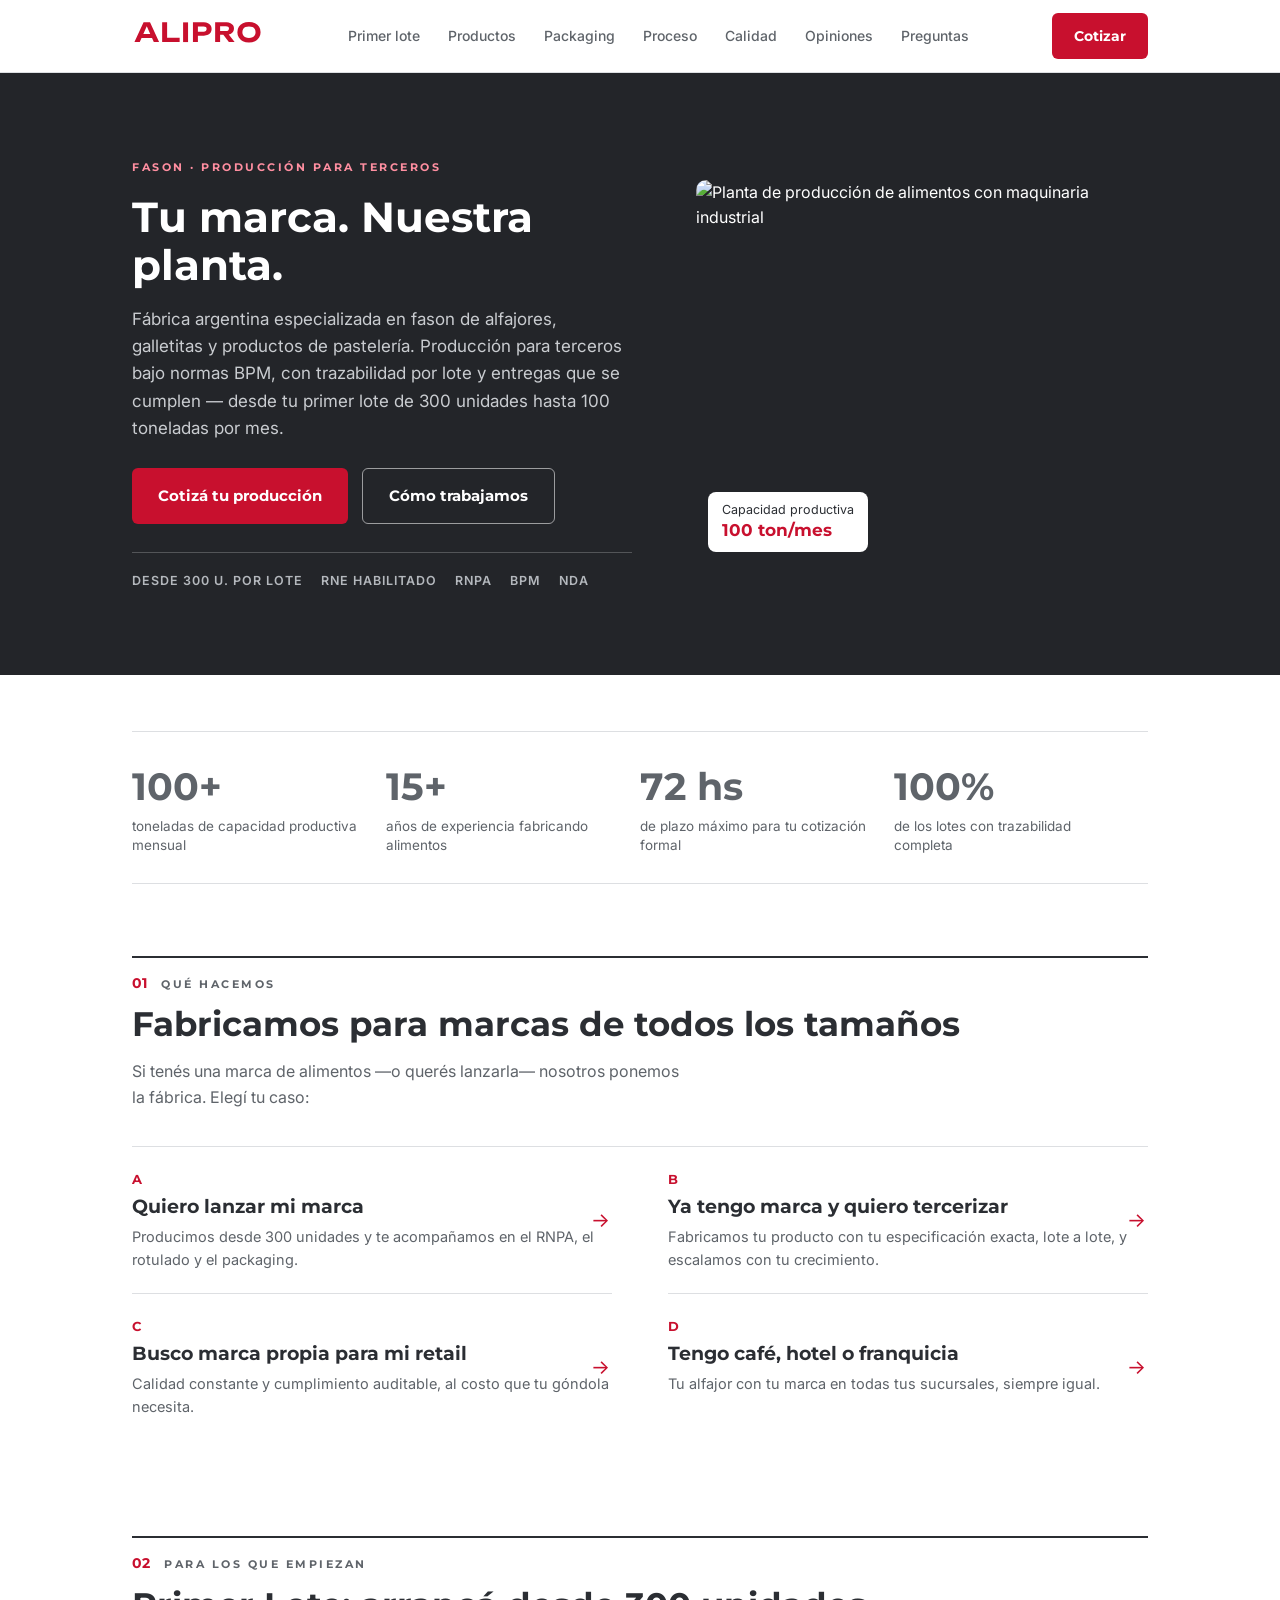
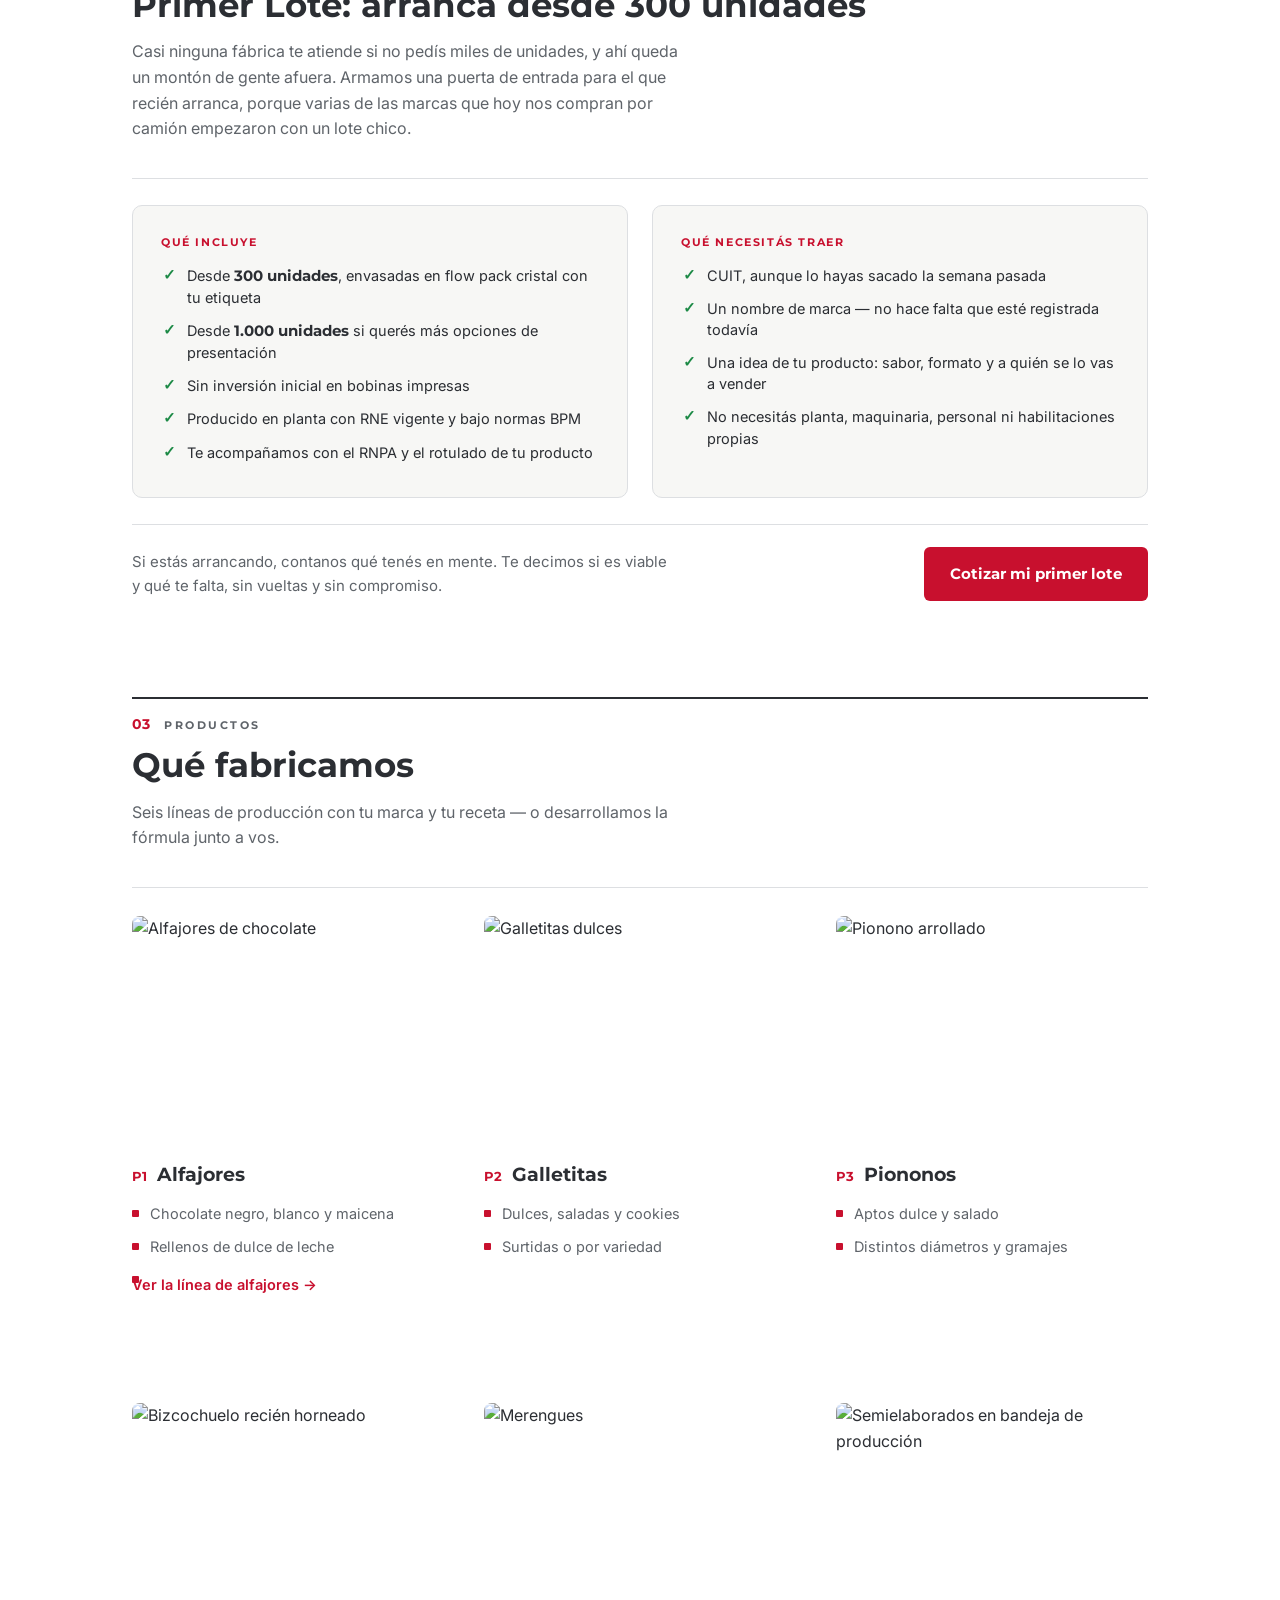
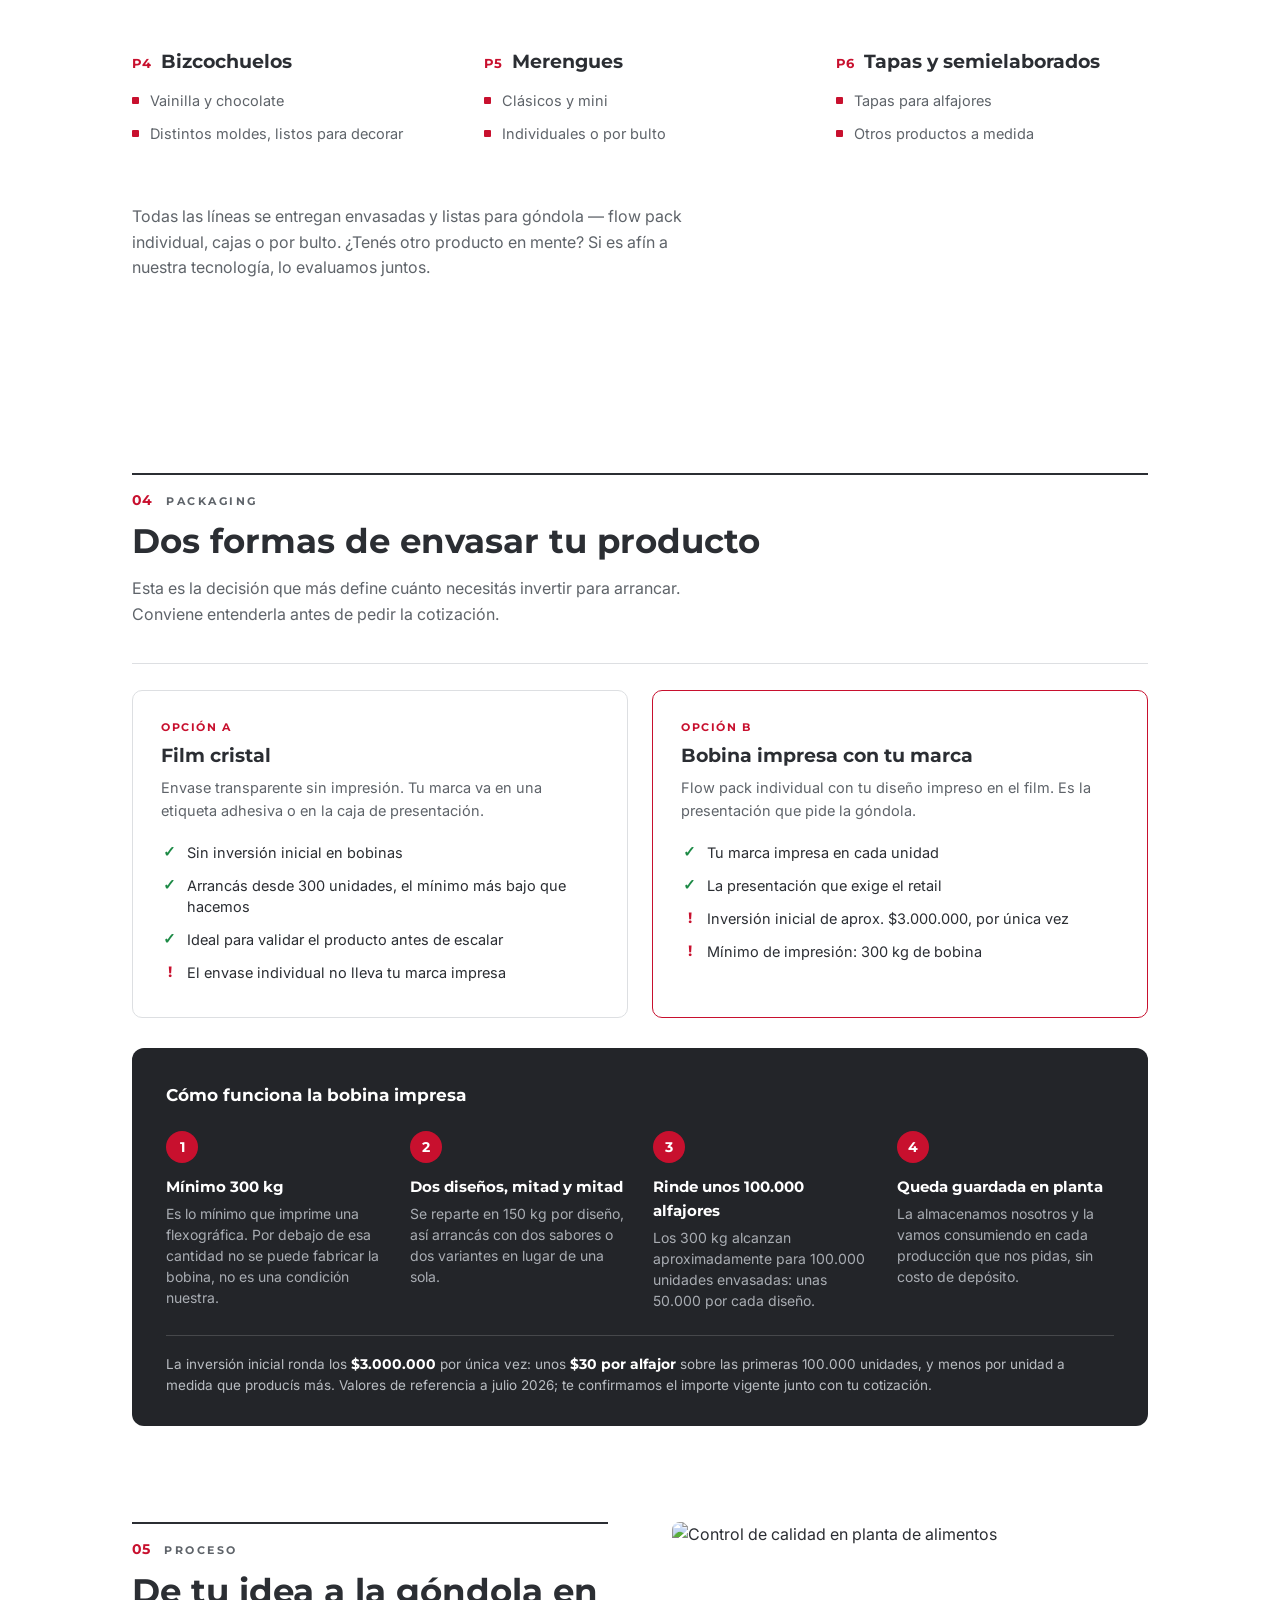
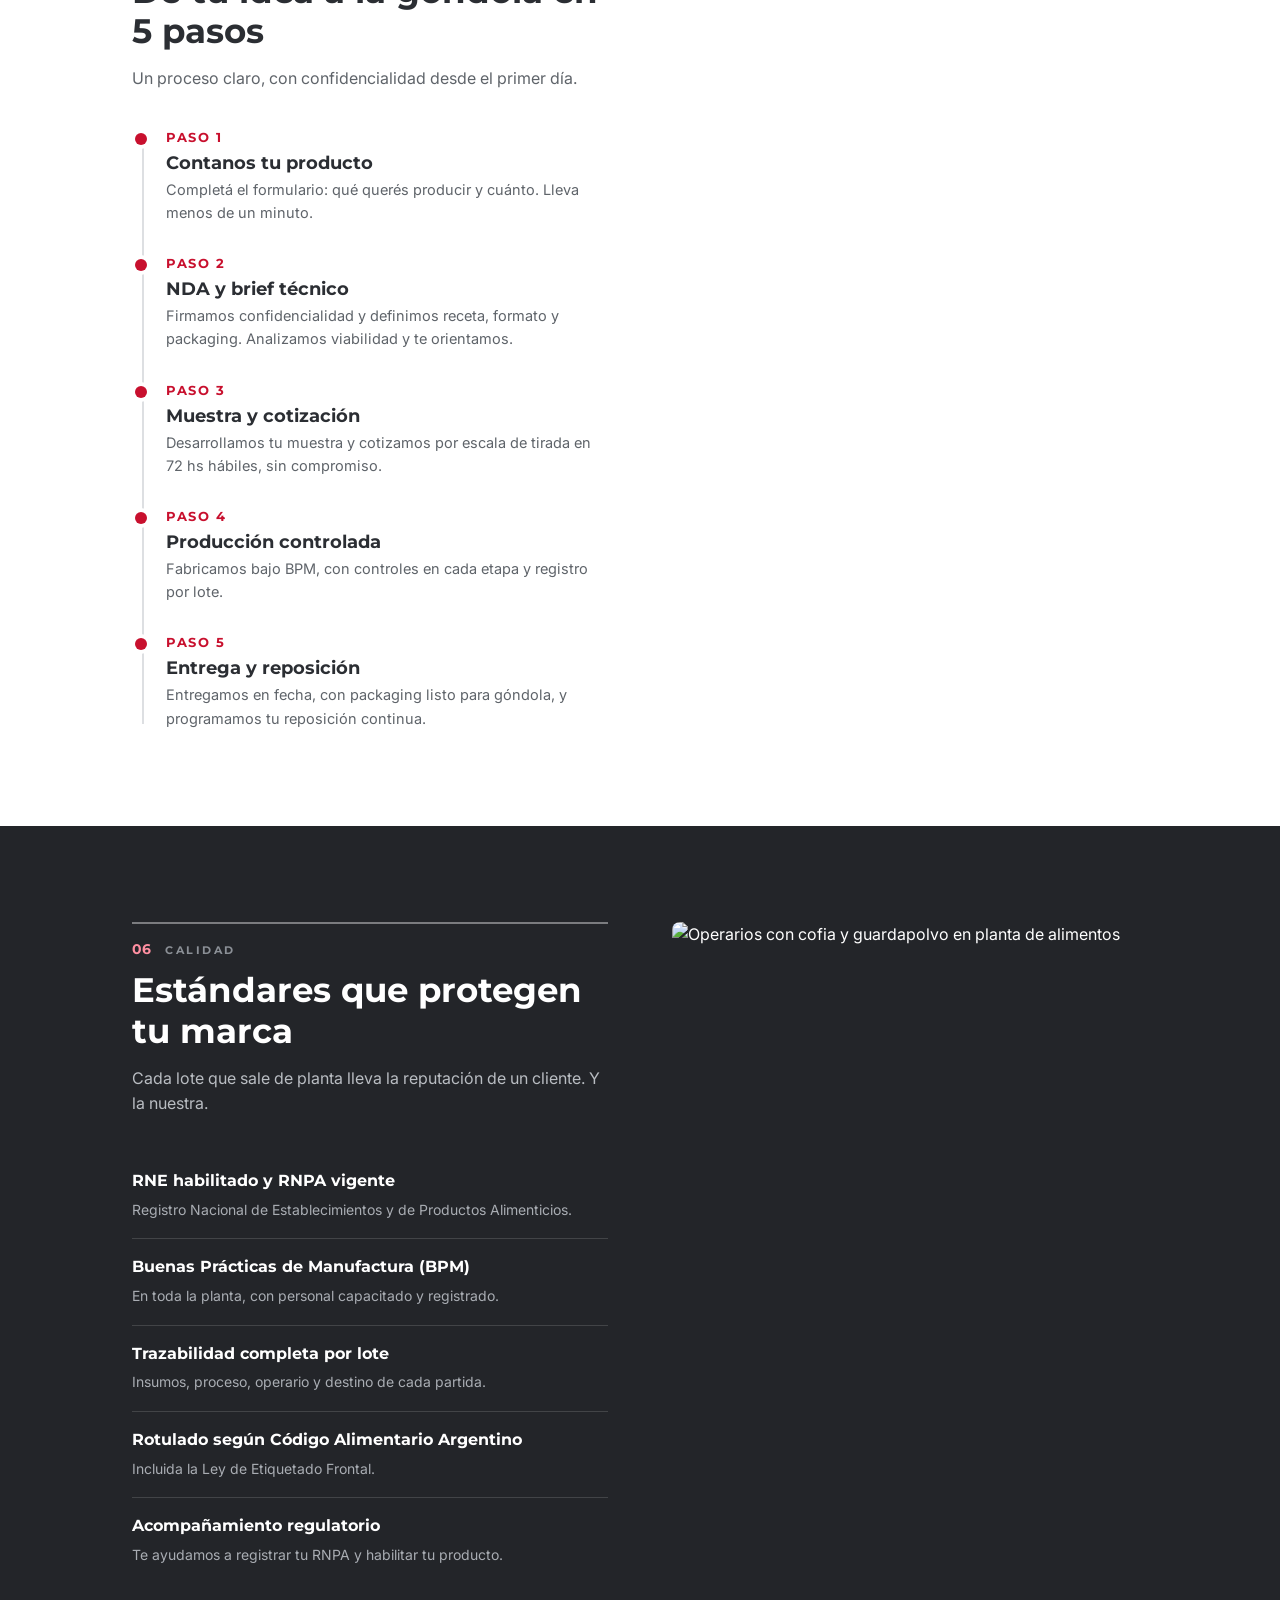
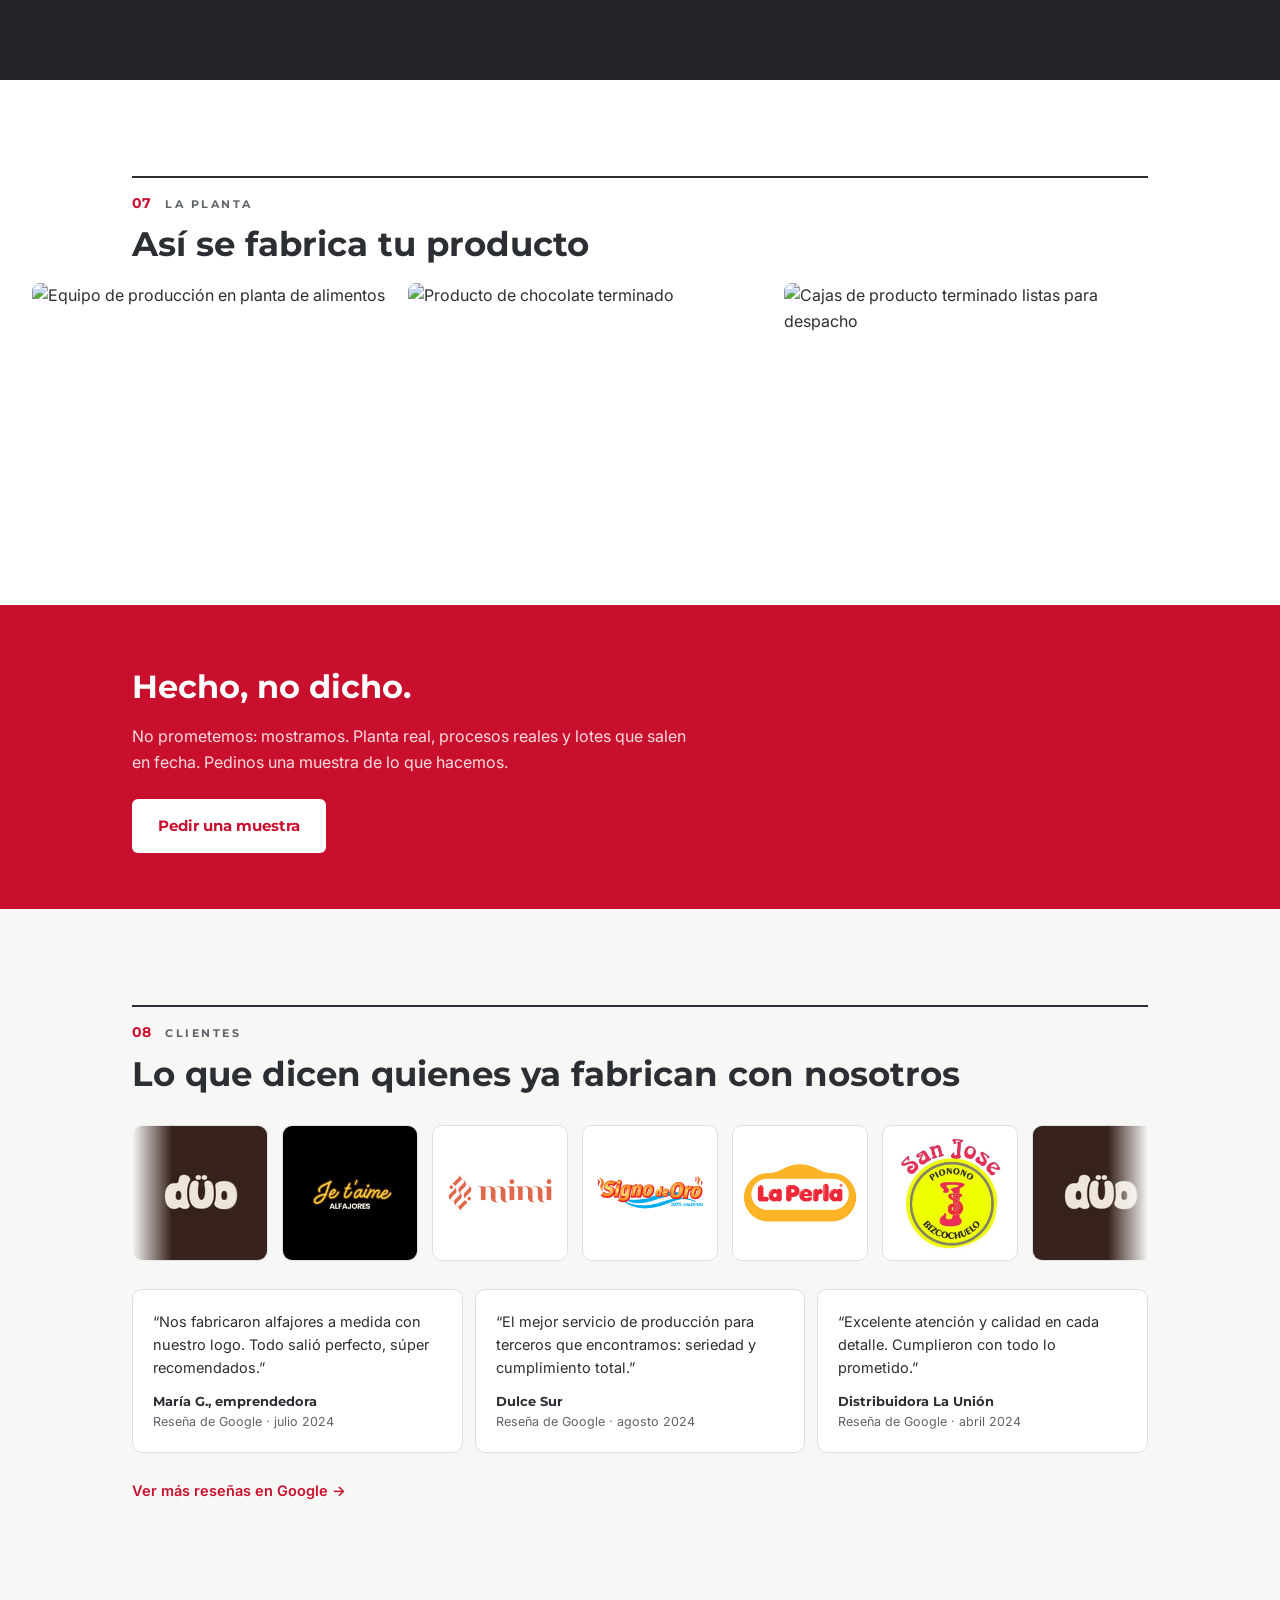
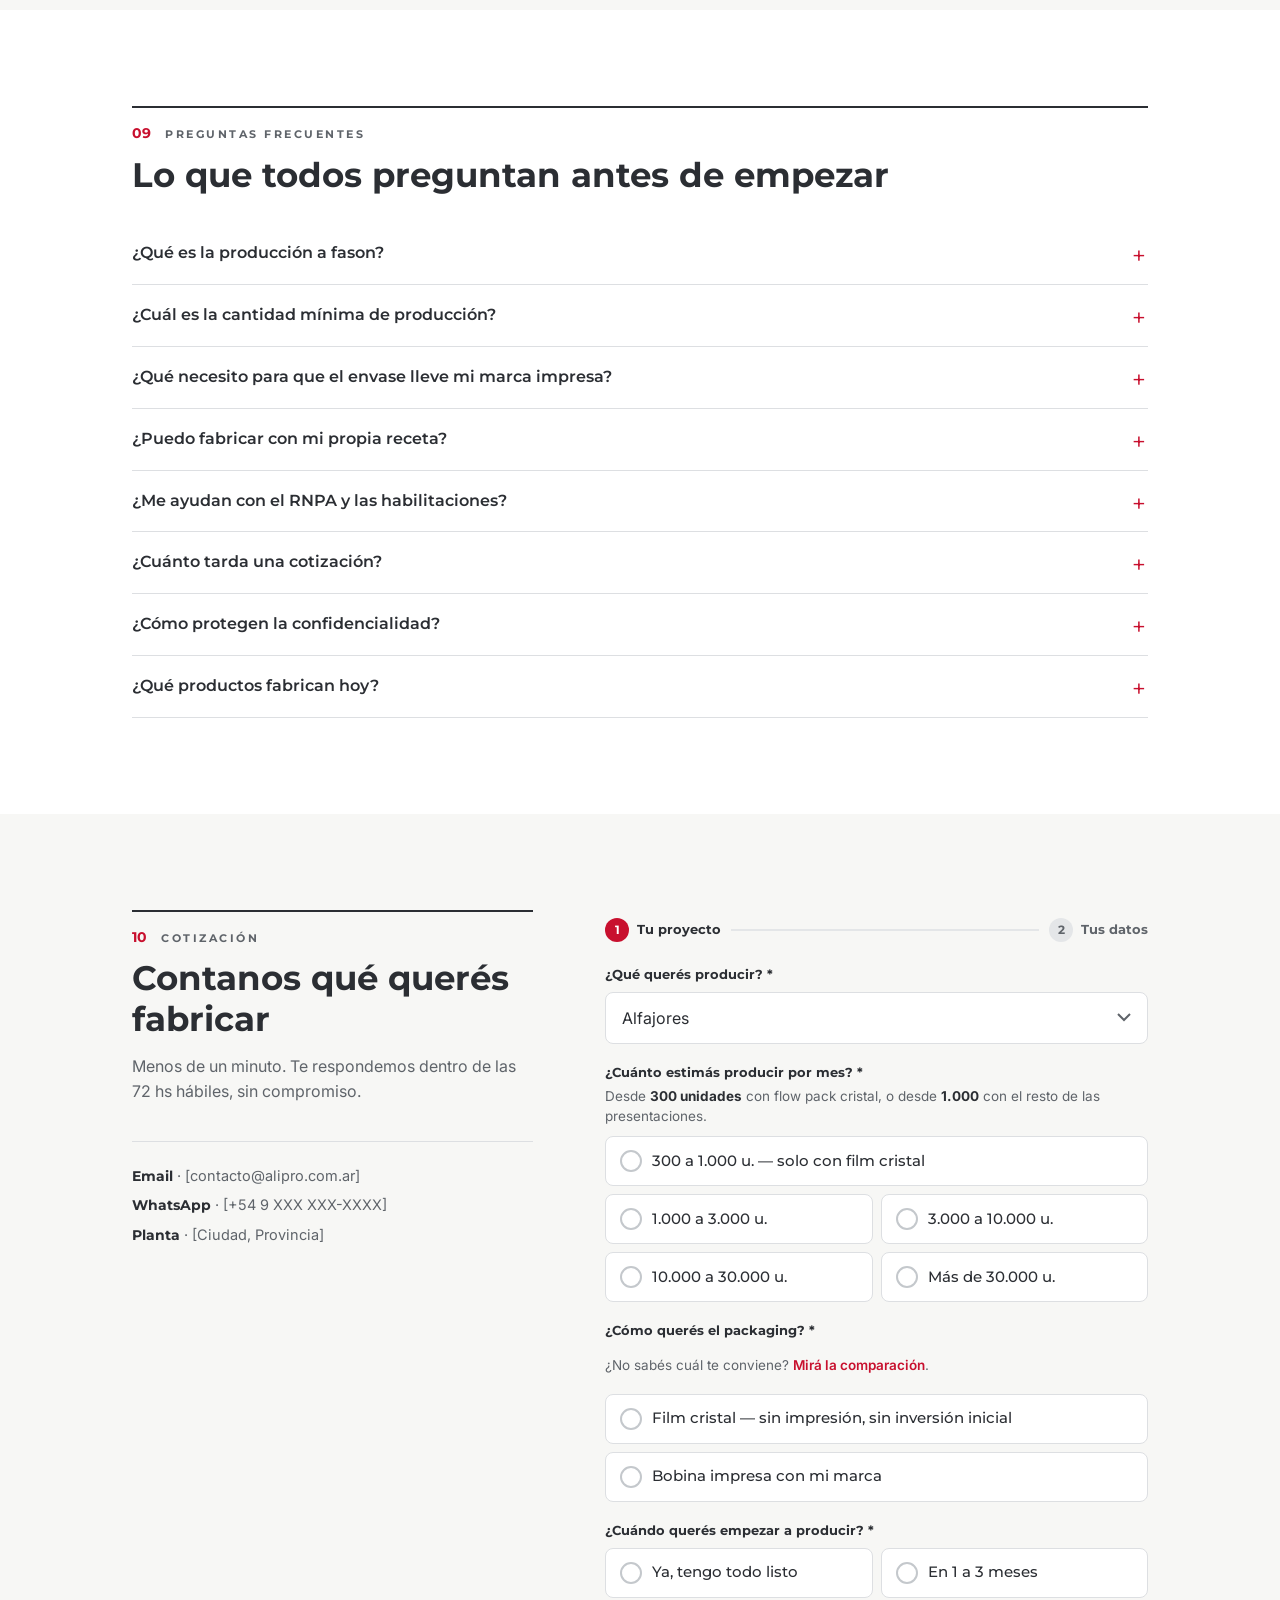
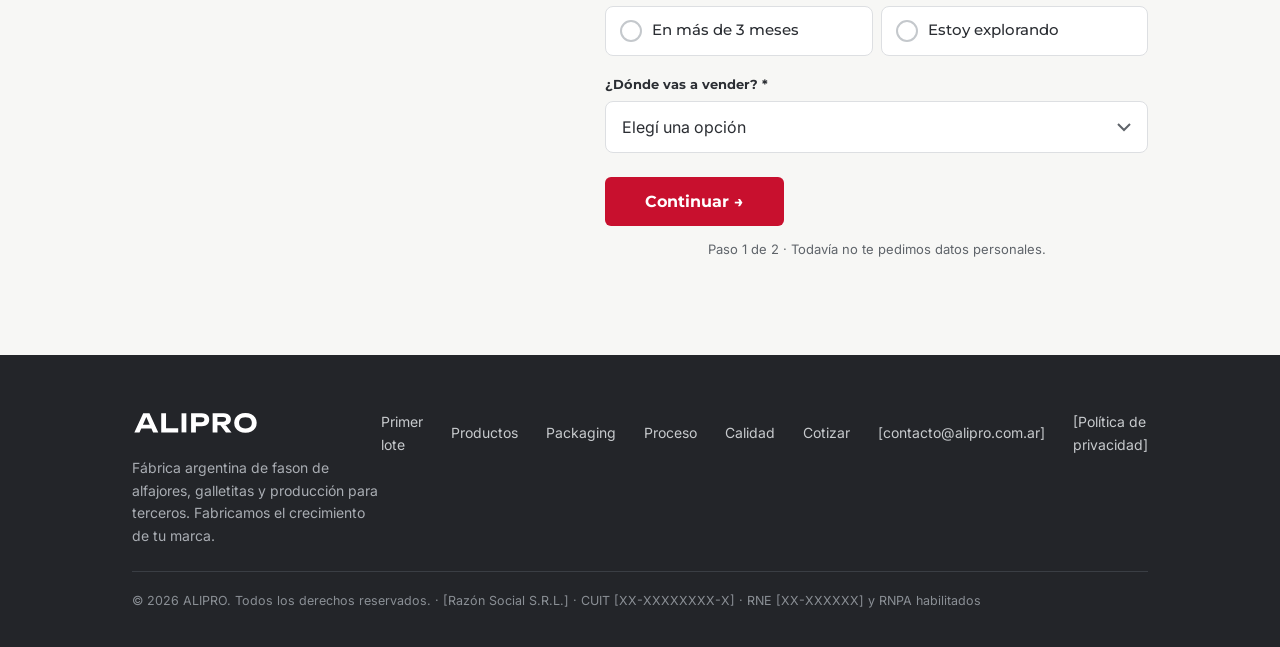
==== index.html @ 598b7ff4 "Agregar metaetiqueta de verificación de dominio de Facebook Co-Authored-By: Claude Fable 5 <noreply@" ====
<!DOCTYPE html>
<html lang="es-AR">
<head>
<meta charset="UTF-8">
<meta name="viewport" content="width=device-width, initial-scale=1.0">
<meta name="facebook-domain-verification" content="7wdovkzi9m7s8g1g5hm9s2j8r14i7a" />
<title>Fason de Alfajores y Producción para Terceros | ALIPRO — Fábrica Argentina</title>
<meta name="description" content="Fábrica argentina especializada en fason de alfajores, galletitas, piononos y bizcochuelos. Producción para terceros con RNE/RNPA habilitada, BPM y trazabilidad por lote. Desde 300 unidades hasta 100 toneladas mensuales. Cotizá tu producción.">
<meta name="keywords" content="fason de alfajores,fason de galletitas,producción para terceros,fabricación a fason,maquila de alfajores,fábrica de alfajores argentina,producción con marca propia,tapas para alfajores,fason de piononos,fason de bizcochuelos,pionono para terceros,bizcochuelo marca propia,RNE RNPA">
<!-- Reemplazar https://alipro.com.ar por el dominio real cuando esté publicado -->
<link rel="canonical" href="https://alipro.com.ar/">
<meta property="og:title" content="ALIPRO — Fason de alfajores y producción para terceros">
<meta property="og:description" content="Fábrica argentina con RNE/RNPA, BPM y trazabilidad por lote. Desde 300 unidades por lote hasta 100 ton/mes.">
<meta property="og:type" content="website">
<meta property="og:locale" content="es_AR">
<meta property="og:url" content="https://alipro.com.ar/">
<meta property="og:image" content="https://alipro.com.ar/og-alipro.jpg">
<meta property="og:image:width" content="1200">
<meta property="og:image:height" content="630">
<meta name="twitter:card" content="summary_large_image">
<link rel="icon" type="image/svg+xml" href="[data-uri]">
<meta name="theme-color" content="#C8102E">
<link rel="preconnect" href="https://fonts.googleapis.com">
<link rel="preconnect" href="https://fonts.gstatic.com" crossorigin>
<link rel="preconnect" href="https://images.unsplash.com">
<link href="https://fonts.googleapis.com/css2?family=Montserrat:wght@600;700&family=Inter:wght@400;500;600;700&display=swap" rel="stylesheet">
<script type="application/ld+json">
{"@context":"https://schema.org","@type":"Organization","name":"ALIPRO","description":"Fábrica argentina de fason de alfajores, galletitas, piononos, bizcochuelos y producción de alimentos para terceros","email":"contacto@alipro.com.ar","areaServed":"AR"}
</script>
<style>
:root{--rojo:#C8102E;--rojo-osc:#A80D26;--carbon:#232529;--tinta:#2B2E33;--gris:#5F646A;--linea:#DDDFE2;--hueso:#F7F7F5}
*{margin:0;padding:0;box-sizing:border-box}
html{scroll-behavior:smooth;-webkit-text-size-adjust:100%}
body{font-family:'Inter',Arial,sans-serif;color:var(--tinta);background:#fff;line-height:1.6;font-size:16px}
img{max-width:100%;display:block}
a{color:inherit}
.wrap{max-width:1080px;margin:0 auto;padding:0 20px}
.kicker{font-family:'Montserrat',Arial,sans-serif;font-weight:700;font-size:11px;letter-spacing:2.5px;text-transform:uppercase;color:var(--rojo)}
.num{font-family:'Montserrat',Arial,sans-serif;font-weight:700;color:var(--rojo)}
h1,h2,h3{font-family:'Montserrat',Arial,sans-serif;line-height:1.2;color:var(--tinta)}
.btn{display:inline-flex;align-items:center;justify-content:center;gap:8px;background:var(--rojo);color:#fff !important;font-family:'Montserrat',Arial,sans-serif;font-weight:700;font-size:15px;padding:15px 26px;border-radius:6px;text-decoration:none;border:none;cursor:pointer;min-height:48px;transition:background .15s}
.btn:hover{background:var(--rojo-osc)}
.btn.ghost{background:transparent;color:var(--tinta) !important;border:1.5px solid var(--tinta)}
.btn.ghost:hover{background:var(--hueso)}
.btn.inv{background:#fff;color:var(--rojo) !important}
.btn.inv:hover{background:var(--hueso)}
nav{position:sticky;top:0;background:#fff;border-bottom:1px solid var(--linea);z-index:60}
.navi{display:flex;align-items:center;justify-content:space-between;height:60px}
.navi>a:first-child{display:flex;align-items:center;min-height:44px}
.navlogo{width:110px}
.navlinks{display:none}
nav .btn{padding:10px 16px;font-size:13px;min-height:40px}
.hero{background:var(--carbon);color:#fff}
.hero .in{padding:48px 20px 52px}
.hero .kicker{color:#FF8FA1}
.hero h1{font-family:'Montserrat',Arial,sans-serif;font-weight:700;color:#fff;font-size:clamp(26px,6.6vw,42px);line-height:1.16;margin:14px 0 16px}
.hero p{color:#C9CCD0;font-size:17px;max-width:520px;margin-bottom:26px}
.hero .ctas{display:flex;flex-direction:column;gap:10px}
.hero .ghost{color:#fff !important;border-color:rgba(255,255,255,.55)}
.hero .ghost:hover{background:rgba(255,255,255,.1)}
.hero .certs{display:flex;gap:18px;flex-wrap:wrap;margin-top:28px;padding-top:18px;border-top:1px solid rgba(255,255,255,.22);font-size:12.5px;letter-spacing:1px;text-transform:uppercase;color:#B4B8BD;font-weight:600}
.hero .foto{margin-top:36px;border-radius:10px;overflow:hidden;position:relative}
.hero .foto img{aspect-ratio:4/3;object-fit:cover;width:100%}
.hero .badge{position:absolute;left:12px;bottom:12px;background:#fff;color:var(--tinta);border-radius:8px;padding:10px 14px;font-size:12.5px;line-height:1.35}
.hero .badge b{font-family:'Montserrat',Arial,sans-serif;font-weight:700;color:var(--rojo);font-size:17px;display:block}
section{padding:64px 0;scroll-margin-top:70px}
.shead{display:flex;align-items:baseline;gap:14px;border-top:2px solid var(--tinta);padding-top:14px;margin-bottom:8px}
.shead .num{font-size:14px}
.shead .kicker{color:var(--gris)}
.stitle{font-size:clamp(24px,5.6vw,34px);font-weight:700;margin:10px 0 14px}
.slede{color:var(--gris);max-width:560px;margin-bottom:36px}
.stats{display:grid;grid-template-columns:1fr 1fr;gap:0;border-top:1px solid var(--linea)}
.stat{padding:22px 4px;border-bottom:1px solid var(--linea)}
.stat .num{font-size:clamp(26px,6vw,38px);display:block;margin-bottom:4px}
.stat span{font-size:13.5px;color:var(--gris);line-height:1.4;display:block}
.seg{border-top:1px solid var(--linea)}
.segrow{display:block;padding:22px 0;border-bottom:1px solid var(--linea);text-decoration:none;position:relative}
.segrow .idx{font-family:'Montserrat',Arial,sans-serif;font-weight:700;font-size:13px;color:var(--rojo);display:block;margin-bottom:6px}
.segrow h3{font-size:19px;margin-bottom:6px;padding-right:36px}
.segrow p{font-size:14.5px;color:var(--gris);max-width:560px}
.segrow::after{content:"→";position:absolute;right:2px;top:50%;transform:translateY(-50%);color:var(--rojo);font-size:20px}
.segrow:active{background:var(--hueso)}
.prods{border-top:1px solid var(--linea)}
.prod{padding:24px 0;border-bottom:1px solid var(--linea)}
.prod h3{font-size:19px;margin-bottom:10px}
.prod h3 span{font-family:'Montserrat',Arial,sans-serif;font-weight:700;font-size:13px;color:var(--rojo);margin-right:10px}
.prod li{list-style:none;font-size:14.5px;color:var(--gris);padding:5px 0 5px 18px;position:relative}
.prod li::before{content:"";position:absolute;left:0;top:13px;width:7px;height:7px;background:var(--rojo);border-radius:1px}
.prod{text-align:center}
.prod img{width:100%;max-width:340px;margin:0 auto 14px;border-radius:8px;aspect-ratio:4/3;object-fit:cover;display:block}
.prod ul li{padding:4px 0}
.prod ul li::before{display:none}
.procgrid>img{border-radius:8px;aspect-ratio:4/3;object-fit:cover;width:100%;margin-top:28px}
.tl{position:relative;padding-left:34px}
.tl::before{content:"";position:absolute;left:10px;top:6px;bottom:6px;width:2px;background:var(--linea)}
.paso{position:relative;padding-bottom:30px}
.paso:last-child{padding-bottom:0}
.paso::before{content:"";position:absolute;left:-31px;top:5px;width:12px;height:12px;border-radius:50%;background:var(--rojo);box-shadow:0 0 0 4px #fff}
.paso .pn{font-family:'Montserrat',Arial,sans-serif;font-weight:700;font-size:12.5px;letter-spacing:1.5px;color:var(--rojo);text-transform:uppercase;margin-bottom:4px}
.paso h3{font-size:17.5px;margin-bottom:5px}
.paso p{font-size:14.5px;color:var(--gris);max-width:520px}
.calidad{background:var(--carbon);color:#fff}
.calidad .shead{border-top-color:rgba(255,255,255,.4)}
.calidad .stitle{color:#fff}
.calidad .slede{color:#B9BDC2}
.calidad img{border-radius:8px;aspect-ratio:16/10;object-fit:cover;width:100%;margin-bottom:28px}
.qitem{padding:16px 0;border-bottom:1px solid rgba(255,255,255,.14)}
.qitem:last-child{border-bottom:none}
.qitem b{font-family:'Montserrat';font-size:15.5px;display:block;margin-bottom:3px}
.qitem span{font-size:14px;color:#A9ADB3}
.galwrap{overflow-x:auto;scroll-snap-type:x mandatory;display:flex;gap:12px;padding:4px 20px 12px;-webkit-overflow-scrolling:touch}
.galwrap img{scroll-snap-align:start;flex:0 0 82%;max-width:360px;border-radius:8px;aspect-ratio:4/3;object-fit:cover}
.galhint{font-size:12.5px;color:var(--gris);padding:0 20px}
.banda{background:var(--rojo);color:#fff;padding:56px 0}
.banda .display{font-family:'Montserrat',Arial,sans-serif;font-weight:700;font-size:clamp(21px,5.4vw,32px);margin-bottom:12px}
.banda p{color:#FADBE0;max-width:560px;margin-bottom:24px;font-size:16px}
.marcas{overflow:hidden;position:relative;margin-top:30px}
.marcas::before,.marcas::after{content:"";position:absolute;top:0;bottom:0;width:40px;z-index:2;pointer-events:none}
.marcas::before{left:0;background:linear-gradient(90deg,var(--hueso),transparent)}
.marcas::after{right:0;background:linear-gradient(270deg,var(--hueso),transparent)}
.mtrack{display:flex;gap:14px;width:max-content;animation:marq 28s linear infinite}
.marcas:hover .mtrack{animation-play-state:paused}
.mtile{flex:0 0 auto;width:116px;height:116px;border-radius:10px;overflow:hidden;border:1px solid var(--linea);display:flex;flex-direction:column;align-items:center;justify-content:center;text-align:center}
.mtile img{width:100%;height:100%;object-fit:cover}
@keyframes marq{to{transform:translateX(-50%)}}
@media(min-width:880px){.mtile{width:136px;height:136px}}
.tests{display:grid;gap:12px;margin-top:28px}
.test{border:1px solid var(--linea);border-radius:10px;padding:20px;background:#fff}
.test p{font-size:14.5px;color:var(--tinta)}
.test .who{font-family:'Montserrat';font-weight:700;font-size:13px;margin-top:12px}
.test .fecha{font-size:12.5px;color:var(--gris)}
.testlink{display:inline-flex;align-items:center;margin-top:14px;padding:12px 0;min-height:44px;font-size:14.5px;font-weight:600;color:var(--rojo);text-decoration:none}
.faq details{border-bottom:1px solid var(--linea)}
.faq summary{cursor:pointer;padding:18px 30px 18px 0;font-family:'Montserrat',Arial,sans-serif;font-weight:600;font-size:15.5px;list-style:none;position:relative;min-height:44px}
.faq summary::-webkit-details-marker{display:none}
.faq summary::after{content:"+";position:absolute;right:2px;top:14px;color:var(--rojo);font-size:24px;font-weight:400}
.faq details[open] summary::after{content:"–"}
.faq .a{padding:0 0 18px;color:var(--gris);font-size:15px;max-width:640px}
.formsec{background:var(--hueso)}
form{margin-top:30px}
.fld{margin-bottom:18px}
label{display:block;font-family:'Montserrat';font-weight:700;font-size:13px;margin-bottom:7px;color:var(--tinta)}
label .opt{font-weight:500;color:var(--gris);font-size:12.5px}
input[type=text],input[type=email],input[type=tel],textarea,select{width:100%;padding:15px 16px;border:1.5px solid var(--linea);border-radius:8px;font-family:'Inter',Arial,sans-serif;font-size:16px;color:var(--tinta);background:#fff;min-height:52px}
select{appearance:none;-webkit-appearance:none;background-image:url("data:image/svg+xml,%3Csvg xmlns='http://www.w3.org/2000/svg' width='14' height='9'%3E%3Cpath d='M1 1l6 6 6-6' stroke='%235F646A' stroke-width='2' fill='none'/%3E%3C/svg%3E");background-repeat:no-repeat;background-position:right 16px center;padding-right:42px;cursor:pointer}
input:focus,textarea:focus,select:focus{outline:none;border-color:var(--rojo)}
textarea{resize:vertical;min-height:90px}
.pills{display:grid;grid-template-columns:1fr 1fr;gap:8px}
.pills.col1{grid-template-columns:1fr}
.pills label{display:block;margin:0}
.pills input{position:absolute;opacity:0;pointer-events:none}
.pills span{display:flex;align-items:center;gap:10px;width:100%;padding:13px 14px;border:1.5px solid var(--linea);border-radius:8px;font-size:14.5px;font-weight:500;color:var(--tinta);background:#fff;cursor:pointer;min-height:50px;line-height:1.3;transition:border-color .12s,background .12s}
.pills span::before{content:"";flex:0 0 18px;width:18px;height:18px;border:2px solid #C4C8CC;border-radius:50%;background:#fff;transition:border .12s}
.pills span:hover{border-color:#B7BBBF}
.pills input:checked + span{border-color:var(--rojo);background:#FCF1F3}
.pills input:checked + span::before{border:5.5px solid var(--rojo)}
.pills input:focus-visible + span{outline:2px solid var(--rojo);outline-offset:2px}
.fsubmit{width:100%;font-size:16px;margin-top:6px}
.fnote{font-size:13px;color:var(--gris);margin-top:14px;text-align:center;line-height:1.45}
.fok{display:none;background:#EAF6EE;border:1px solid #BFE3CB;color:#1D6B37;border-radius:8px;padding:16px;margin-top:16px;font-size:15px}
/* --- formulario en 2 pasos --- */
.fprog{display:flex;align-items:center;gap:10px;margin-bottom:22px}
.fprog .st{display:flex;align-items:center;gap:8px;font-family:'Montserrat',Arial,sans-serif;font-weight:700;font-size:13px;color:var(--gris);white-space:nowrap}
.fprog .st b{display:flex;align-items:center;justify-content:center;width:24px;height:24px;border-radius:50%;background:#E4E6E8;color:var(--gris);font-size:12px;flex:0 0 24px}
.fprog .st.on{color:var(--tinta)}
.fprog .st.on b{background:var(--rojo);color:#fff}
.fprog .bar{flex:1;height:2px;background:#E4E6E8;min-width:16px}
.fstep[hidden]{display:none}
.hp{position:absolute!important;left:-9999px;top:auto;width:1px;height:1px;overflow:hidden}
.err{display:none;color:var(--rojo);font-size:13.5px;margin-top:7px;font-weight:600;line-height:1.4}
.fld.bad .err{display:block}
.fld.bad input,.fld.bad select,.fld.bad textarea{border-color:var(--rojo)}
.fld.bad .pills span{border-color:#EFB3BE}
.moq{font-size:13.5px;color:var(--gris);margin:-2px 0 10px;line-height:1.45}
.moq b{color:var(--tinta)}
.fnav{display:flex;gap:10px;margin-top:6px;align-items:stretch}
.fnav .fsubmit{margin-top:0}
.btn.back{background:transparent;color:var(--gris) !important;border:1.5px solid var(--linea);flex:0 0 auto;padding:15px 20px}
.btn.back:hover{background:#EEEEEC}
/* --- packaging: comparación + infografía de bobina --- */
.packgrid{display:grid;gap:14px;border-top:1px solid var(--linea);padding-top:26px}
.packcard{border:1px solid var(--linea);border-radius:10px;padding:22px;background:#fff}
.packcard.hi{border-color:var(--rojo);border-width:1.5px}
.ptag{font-family:'Montserrat',Arial,sans-serif;font-weight:700;font-size:11px;letter-spacing:1.6px;text-transform:uppercase;color:var(--rojo);display:block;margin-bottom:8px}
.packcard h3{font-size:19px;margin-bottom:8px}
.pdesc{font-size:14.5px;color:var(--gris);margin-bottom:14px}
.packcard ul,.plcard ul{list-style:none}
.packcard li,.plcard li{font-size:14.5px;padding:6px 0 6px 26px;position:relative;color:var(--tinta);line-height:1.45}
.packcard li::before,.plcard li::before{position:absolute;top:6px;font-weight:700;font-family:'Montserrat',Arial,sans-serif}
.packcard li.yes::before,.plcard li.yes::before{content:"\2713";color:#1D8A46;left:2px}
.packcard li.no::before,.plcard li.no::before{content:"!";color:var(--rojo);left:7px}
.bobina{margin-top:30px;background:var(--carbon);border-radius:12px;padding:26px 22px;color:#fff}
.bhead{font-family:'Montserrat',Arial,sans-serif;font-weight:700;font-size:17px;margin-bottom:22px;color:#fff}
.bsteps{display:grid;gap:20px}
.bstep{position:relative;padding-left:44px}
.bn{position:absolute;left:0;top:0;width:32px;height:32px;border-radius:50%;background:var(--rojo);color:#fff;font-family:'Montserrat',Arial,sans-serif;font-weight:700;font-size:14px;display:flex;align-items:center;justify-content:center}
.bstep b{font-family:'Montserrat',Arial,sans-serif;font-size:15px;display:block;margin-bottom:4px;padding-top:5px;color:#fff}
.bstep .bt{font-size:14px;color:#A9ADB3;display:block;line-height:1.5}
.bnota{font-size:13.5px;color:#B9BDC2;margin-top:24px;padding-top:18px;border-top:1px solid rgba(255,255,255,.16);line-height:1.55}
.bnota b{color:#fff;font-family:'Montserrat',Arial,sans-serif}
/* --- Primer Lote --- */
.plgrid{display:grid;gap:14px;border-top:1px solid var(--linea);padding-top:26px}
.plcard{border:1px solid var(--linea);border-radius:10px;padding:22px;background:var(--hueso)}
.plcard li b{font-family:'Montserrat',Arial,sans-serif;color:var(--tinta)}
.plcta{margin-top:26px;padding-top:22px;border-top:1px solid var(--linea);display:flex;flex-direction:column;gap:16px;align-items:flex-start}
.plcta p{font-size:15px;color:var(--gris);max-width:540px}
/* --- regla: menos de 1.000 solo con cristal --- */
.pills label.off span{opacity:.5;cursor:not-allowed;background:#F4F4F2}
.pills label.off span::before{border-color:#D6D9DC}
.pills.wide1 label:first-child{grid-column:1/-1}
.notachico{background:#FFF6E8;border:1px solid #F0D9AE;border-radius:8px;padding:12px 14px;font-size:13.5px;color:#6B4E16;line-height:1.5;margin:-6px 0 18px}
.notachico[hidden]{display:none}
.notachico b{font-family:'Montserrat',Arial,sans-serif}
/* --- aviso de bobina dentro del formulario --- */
.avisobob{border:1.5px solid var(--rojo);background:#FCF1F3;border-radius:10px;padding:18px;margin:-6px 0 18px}
.avisobob[hidden]{display:none}
.avisobob>b{display:block;font-family:'Montserrat',Arial,sans-serif;font-size:14.5px;margin-bottom:8px;color:var(--rojo)}
.avisobob p{font-size:14px;color:var(--tinta);margin-bottom:14px;line-height:1.55}
.avisobob p b{font-family:'Montserrat',Arial,sans-serif}
.montobob{background:#fff;border:1px solid #F0C2CB;border-radius:8px;padding:13px 14px;line-height:1.5}
.montobob b{font-family:'Montserrat',Arial,sans-serif;color:var(--rojo)}
.montobob .ref{display:block;margin-top:7px;font-size:13px;color:var(--gris)}
.chk{display:flex;gap:10px;align-items:flex-start;font-family:'Inter',Arial,sans-serif;font-size:14px;font-weight:500;letter-spacing:0;text-transform:none;color:var(--tinta);cursor:pointer;margin:0;line-height:1.45}
.chk input{flex:0 0 20px;width:20px;height:20px;margin-top:1px;accent-color:var(--rojo);cursor:pointer}
.avisobob.bad{background:#F9E3E7}
.avisobob.bad .err{display:block}
.packlink{font-size:13.5px;color:var(--gris);margin:-4px 0 6px}
.packlink a{display:inline-block;padding:11px 0}
.packlink a{color:var(--rojo);font-weight:600;text-decoration:none}
/* --- botonera flotante --- */
.floatstack{position:fixed;right:14px;bottom:calc(14px + env(safe-area-inset-bottom));z-index:70;display:flex;flex-direction:column;gap:10px;align-items:flex-end;transition:opacity .2s}
.floatstack.oculto{opacity:0;pointer-events:none}
.floatstack .btn{padding:13px 22px;font-size:14px;border-radius:28px;box-shadow:0 6px 18px rgba(200,16,46,.38)}
.wabtn{display:flex;align-items:center;justify-content:center;width:54px;height:54px;border-radius:50%;background:#25D366;box-shadow:0 6px 18px rgba(0,0,0,.24);text-decoration:none;flex:0 0 auto}
.wabtn:hover{background:#1EBE5A}
.wabtn svg{width:29px;height:29px;fill:#fff;display:block}
@media(prefers-reduced-motion:reduce){.mtrack{animation:none}html{scroll-behavior:auto}}
.fdatos{margin-top:30px;padding-top:22px;border-top:1px solid var(--linea);font-size:14.5px;color:var(--gris)}
.fdatos div{margin-bottom:6px}
.fdatos b{color:var(--tinta);font-family:'Montserrat';font-size:13.5px}
footer{background:var(--carbon);color:#A9ADB3;padding:44px 0 88px;font-size:14px}
.fotlogo{width:128px;margin-bottom:16px}
.fotlogo a{display:flex;align-items:center;min-height:44px}
footer p{max-width:340px;margin-bottom:24px}
.fotlinks{display:flex;flex-direction:column;gap:2px;margin-bottom:24px}
.fotlinks a{display:flex;align-items:center;min-height:44px}
footer a{color:#C7CACD;text-decoration:none}
.legal{border-top:1px solid #3A3E44;padding-top:18px;font-size:12.5px;color:#8A8F95;line-height:1.7}
@media(min-width:880px){
.floatstack .cotpill{display:none}
.floatstack{right:22px;bottom:22px}
.wrap{padding:0 32px}
.navi{height:72px}
.navlogo{width:132px}
.navlinks{display:flex;gap:28px;align-items:center;font-size:14px;font-weight:500;color:var(--gris)}
.navlinks a{text-decoration:none}
.navlinks a:hover{color:var(--rojo)}
nav .btn{padding:12px 22px;font-size:14px}
.hero .in{display:grid;grid-template-columns:1.05fr .95fr;gap:64px;align-items:center;padding:80px 32px 84px}
.hero .ctas{flex-direction:row;gap:14px}
.hero .foto{margin-top:0}
.hero .foto img{aspect-ratio:4/3.4}
section{padding:96px 0}
.stats{grid-template-columns:repeat(4,1fr)}
.stat{padding:28px 20px 28px 0}
.seg2{display:grid;grid-template-columns:1fr 1fr;column-gap:56px;border-top:1px solid var(--linea)}
.seg2 .segrow:nth-last-child(-n+2){border-bottom:none}
.prods{display:grid;grid-template-columns:repeat(3,1fr);gap:40px}
.prods .prod{border-bottom:none;padding:28px 0;text-align:left}
.prods .prod img{margin:0 0 14px;max-width:100%}
.prods .prod ul li{padding:5px 0 5px 18px}
.prods .prod ul li::before{display:block}
.procgrid{display:grid;grid-template-columns:1fr 1fr;gap:64px;align-items:start}
.procgrid>img{aspect-ratio:4/4.6;position:sticky;top:100px;margin-top:0}
.qgrid{display:grid;grid-template-columns:1fr 1fr;gap:64px;align-items:start}
.calidad img{margin-bottom:0;aspect-ratio:4/4.2}
.plgrid{grid-template-columns:1fr 1fr;gap:24px}
.plcard{padding:28px}
.plcta{flex-direction:row;justify-content:space-between;align-items:center;gap:32px}
.packgrid{grid-template-columns:1fr 1fr;gap:24px}
.packcard{padding:28px}
.bobina{padding:34px 34px 30px}
.bsteps{grid-template-columns:repeat(4,1fr);gap:26px}
.bstep{padding-left:0;padding-top:44px}
.bstep b{padding-top:0}
.galwrap{padding:4px 32px 12px;gap:16px}
.galwrap img{flex:0 0 32%}
.galhint{display:none}
.tests{grid-template-columns:repeat(3,1fr)}
.fgrid{display:grid;grid-template-columns:.85fr 1.15fr;gap:72px}
form{margin-top:8px}
.frow2{display:grid;grid-template-columns:1fr 1fr;gap:16px}
.fsubmit{width:auto;padding:15px 40px}
.fotgrid{display:flex;justify-content:space-between;align-items:flex-start}
.fotlinks{flex-direction:row;gap:28px}
.fotlinks a{min-height:auto}
footer{padding:56px 0 36px}
}
</style>
</head>
<body id="top">

<nav><div class="wrap navi">
<a href="#top" aria-label="ALIPRO inicio"><div class="navlogo"><svg xmlns="http://www.w3.org/2000/svg" viewBox="0 0 5021 930" style="width:100%;height:auto"><g fill="#C8102E" transform="translate(90,840)"><path d="M208 -151V-304H726V-151ZM594 -750 940 0H739L442 -671H500L204 0H2L349 -750Z"/><path d="M1245.0 -750V-84L1160.0 -167H1722.0V0H1056.0V-750Z"/><path d="M1853.0 -750H2042.0V0H1853.0Z"/><path d="M2643.0 -750Q2735.0 -750 2801.5 -718.5Q2868.0 -687 2903.5 -630.0Q2939.0 -573 2939.0 -497Q2939.0 -421 2903.5 -364.0Q2868.0 -307 2801.5 -275.5Q2735.0 -244 2643.0 -244H2315.0V-397H2633.0Q2687.0 -397 2718.0 -423.5Q2749.0 -450 2749.0 -497Q2749.0 -544 2718.0 -570.5Q2687.0 -597 2633.0 -597H2332.0L2417.0 -685V0H2228.0V-750Z"/><path d="M3204.0 -420H3485.0Q3538.0 -420 3569.0 -444.5Q3600.0 -469 3600.0 -513Q3600.0 -557 3569.0 -581.5Q3538.0 -606 3485.0 -606H3177.0L3262.0 -699V0H3073.0V-750H3510.0Q3594.0 -750 3657.0 -720.0Q3720.0 -690 3755.0 -637.0Q3790.0 -584 3790.0 -513Q3790.0 -443 3755.0 -390.0Q3720.0 -337 3657.0 -307.0Q3594.0 -277 3510.0 -277H3204.0ZM3325.0 -351H3538.0L3814.0 0H3595.0Z"/><path d="M4360.0 16Q4228.0 16 4128.5 -33.0Q4029.0 -82 3974.0 -170.0Q3919.0 -258 3919.0 -375Q3919.0 -492 3974.0 -580.0Q4029.0 -668 4128.5 -717.0Q4228.0 -766 4360.0 -766Q4492.0 -766 4591.5 -717.0Q4691.0 -668 4746.5 -580.0Q4802.0 -492 4802.0 -375Q4802.0 -258 4746.5 -170.0Q4691.0 -82 4591.5 -33.0Q4492.0 16 4360.0 16ZM4360.0 -153Q4438.0 -153 4494.0 -179.5Q4550.0 -206 4580.5 -256.0Q4611.0 -306 4611.0 -375Q4611.0 -444 4580.5 -494.0Q4550.0 -544 4494.0 -570.5Q4438.0 -597 4360.0 -597Q4283.0 -597 4227.0 -570.5Q4171.0 -544 4140.0 -494.0Q4109.0 -444 4109.0 -375Q4109.0 -306 4140.0 -256.0Q4171.0 -206 4227.0 -179.5Q4283.0 -153 4360.0 -153Z"/></g></svg></div></a>
<div class="navlinks">
<a href="#primerlote">Primer lote</a>
<a href="#productos">Productos</a>
<a href="#packaging">Packaging</a>
<a href="#proceso">Proceso</a>
<a href="#calidad">Calidad</a>
<a href="#opiniones">Opiniones</a>
<a href="#faq">Preguntas</a>
</div>
<a class="btn" href="#cotizar">Cotizar</a>
</div></nav>

<header class="hero">
<div class="wrap in">
<div>
<span class="kicker">Fason · Producción para terceros</span>
<h1>Tu marca. Nuestra planta.</h1>
<p>Fábrica argentina especializada en fason de alfajores, galletitas y productos de pastelería. Producción para terceros bajo normas BPM, con trazabilidad por lote y entregas que se cumplen — desde tu primer lote de 300 unidades hasta 100 toneladas por mes.</p>
<div class="ctas">
<a class="btn" href="#cotizar">Cotizá tu producción</a>
<a class="btn ghost" href="#proceso">Cómo trabajamos</a>
</div>
<div class="certs"><span>Desde 300 u. por lote</span><span>RNE habilitado</span><span>RNPA</span><span>BPM</span><span>NDA</span></div>
</div>
<div class="foto">
<img src="https://images.unsplash.com/photo-1651525670099-f828fb5478a5?q=80&auto=format&fit=crop&w=760" srcset="https://images.unsplash.com/photo-1651525670099-f828fb5478a5?q=80&auto=format&fit=crop&w=480 480w, https://images.unsplash.com/photo-1651525670099-f828fb5478a5?q=80&auto=format&fit=crop&w=760 760w, https://images.unsplash.com/photo-1651525670099-f828fb5478a5?q=80&auto=format&fit=crop&w=1100 1100w, https://images.unsplash.com/photo-1651525670099-f828fb5478a5?q=80&auto=format&fit=crop&w=1600 1600w" sizes="(min-width:880px) 47vw, 100vw" alt="Planta de producción de alimentos con maquinaria industrial" fetchpriority="high" decoding="async">
<div class="badge">Capacidad productiva<b>100 ton/mes</b></div>
</div>
</div>
</header>

<section id="numeros" style="padding-top:56px;padding-bottom:40px"><div class="wrap">
<div class="stats">
<div class="stat"><span class="num">100+</span><span>toneladas de capacidad productiva mensual</span></div>
<div class="stat"><span class="num">15+</span><span>años de experiencia fabricando alimentos</span></div>
<div class="stat"><span class="num">72 hs</span><span>de plazo máximo para tu cotización formal</span></div>
<div class="stat"><span class="num">100%</span><span>de los lotes con trazabilidad completa</span></div>
</div>
</div></section>

<section id="quienes" style="padding-top:32px"><div class="wrap">
<div class="shead"><span class="num">01</span><span class="kicker">Qué hacemos</span></div>
<h2 class="stitle">Fabricamos para marcas de todos los tamaños</h2>
<p class="slede">Si tenés una marca de alimentos —o querés lanzarla— nosotros ponemos la fábrica. Elegí tu caso:</p>
<div class="seg seg2">
<a class="segrow" href="#cotizar" data-seg="A — Quiere lanzar su marca"><span class="idx">A</span><h3>Quiero lanzar mi marca</h3><p>Producimos desde 300 unidades y te acompañamos en el RNPA, el rotulado y el packaging.</p></a>
<a class="segrow" href="#cotizar" data-seg="B — Ya tiene marca y terceriza"><span class="idx">B</span><h3>Ya tengo marca y quiero tercerizar</h3><p>Fabricamos tu producto con tu especificación exacta, lote a lote, y escalamos con tu crecimiento.</p></a>
<a class="segrow" href="#cotizar" data-seg="C — Retail / marca propia"><span class="idx">C</span><h3>Busco marca propia para mi retail</h3><p>Calidad constante y cumplimiento auditable, al costo que tu góndola necesita.</p></a>
<a class="segrow" href="#cotizar" data-seg="D — Gastronomía / franquicia"><span class="idx">D</span><h3>Tengo café, hotel o franquicia</h3><p>Tu alfajor con tu marca en todas tus sucursales, siempre igual.</p></a>
</div>
</div></section>

<section id="primerlote" style="padding-top:0"><div class="wrap">
<div class="shead"><span class="num">02</span><span class="kicker">Para los que empiezan</span></div>
<h2 class="stitle">Primer Lote: arrancá desde 300 unidades</h2>
<p class="slede">Casi ninguna fábrica te atiende si no pedís miles de unidades, y ahí queda un montón de gente afuera. Armamos una puerta de entrada para el que recién arranca, porque varias de las marcas que hoy nos compran por camión empezaron con un lote chico.</p>
<div class="plgrid">
<div class="plcard">
<span class="ptag">Qué incluye</span>
<ul>
<li class="yes">Desde <b>300 unidades</b>, envasadas en flow pack cristal con tu etiqueta</li>
<li class="yes">Desde <b>1.000 unidades</b> si querés más opciones de presentación</li>
<li class="yes">Sin inversión inicial en bobinas impresas</li>
<li class="yes">Producido en planta con RNE vigente y bajo normas BPM</li>
<li class="yes">Te acompañamos con el RNPA y el rotulado de tu producto</li>
</ul>
</div>
<div class="plcard">
<span class="ptag">Qué necesitás traer</span>
<ul>
<li class="yes">CUIT, aunque lo hayas sacado la semana pasada</li>
<li class="yes">Un nombre de marca — no hace falta que esté registrada todavía</li>
<li class="yes">Una idea de tu producto: sabor, formato y a quién se lo vas a vender</li>
<li class="yes">No necesitás planta, maquinaria, personal ni habilitaciones propias</li>
</ul>
</div>
</div>
<div class="plcta">
<p>Si estás arrancando, contanos qué tenés en mente. Te decimos si es viable y qué te falta, sin vueltas y sin compromiso.</p>
<a class="btn" href="#cotizar">Cotizar mi primer lote</a>
</div>
</div></section>

<section id="productos" style="padding-top:0"><div class="wrap">
<div class="shead"><span class="num">03</span><span class="kicker">Productos</span></div>
<h2 class="stitle">Qué fabricamos</h2>
<p class="slede">Seis líneas de producción con tu marca y tu receta — o desarrollamos la fórmula junto a vos.</p>
<div class="prods">
<div class="prod"><img src="https://images.unsplash.com/photo-1604953782017-769558d1a0cc?q=80&auto=format&fit=crop&w=760" srcset="https://images.unsplash.com/photo-1604953782017-769558d1a0cc?q=80&auto=format&fit=crop&w=480 480w, https://images.unsplash.com/photo-1604953782017-769558d1a0cc?q=80&auto=format&fit=crop&w=760 760w, https://images.unsplash.com/photo-1604953782017-769558d1a0cc?q=80&auto=format&fit=crop&w=1100 1100w, https://images.unsplash.com/photo-1604953782017-769558d1a0cc?q=80&auto=format&fit=crop&w=1600 1600w" sizes="(min-width:880px) 32vw, 92vw" alt="Alfajores de chocolate" loading="lazy"><h3><span>P1</span>Alfajores</h3><ul>
<li>Chocolate negro, blanco y maicena</li>
<li>Rellenos de dulce de leche</li>
<li style="padding:0"><a href="alfajores.html" style="color:var(--rojo);font-weight:600;text-decoration:none;display:inline-flex;align-items:center;min-height:44px">Ver la línea de alfajores →</a></li>
</ul></div>
<div class="prod"><img src="https://images.unsplash.com/photo-1613249000637-6329eef9287c?q=80&auto=format&fit=crop&w=760" srcset="https://images.unsplash.com/photo-1613249000637-6329eef9287c?q=80&auto=format&fit=crop&w=480 480w, https://images.unsplash.com/photo-1613249000637-6329eef9287c?q=80&auto=format&fit=crop&w=760 760w, https://images.unsplash.com/photo-1613249000637-6329eef9287c?q=80&auto=format&fit=crop&w=1100 1100w, https://images.unsplash.com/photo-1613249000637-6329eef9287c?q=80&auto=format&fit=crop&w=1600 1600w" sizes="(min-width:880px) 32vw, 92vw" alt="Galletitas dulces" loading="lazy"><h3><span>P2</span>Galletitas</h3><ul>
<li>Dulces, saladas y cookies</li>
<li>Surtidas o por variedad</li>
</ul></div>
<div class="prod"><img src="https://images.unsplash.com/photo-1548587459-edc9a4a56af6?q=80&auto=format&fit=crop&w=760" srcset="https://images.unsplash.com/photo-1548587459-edc9a4a56af6?q=80&auto=format&fit=crop&w=480 480w, https://images.unsplash.com/photo-1548587459-edc9a4a56af6?q=80&auto=format&fit=crop&w=760 760w, https://images.unsplash.com/photo-1548587459-edc9a4a56af6?q=80&auto=format&fit=crop&w=1100 1100w, https://images.unsplash.com/photo-1548587459-edc9a4a56af6?q=80&auto=format&fit=crop&w=1600 1600w" sizes="(min-width:880px) 32vw, 92vw" alt="Pionono arrollado" loading="lazy"><h3><span>P3</span>Piononos</h3><ul>
<li>Aptos dulce y salado</li>
<li>Distintos diámetros y gramajes</li>
</ul></div>
<div class="prod"><img src="https://images.unsplash.com/photo-1611980740456-f5d7fddab908?q=80&auto=format&fit=crop&w=760" srcset="https://images.unsplash.com/photo-1611980740456-f5d7fddab908?q=80&auto=format&fit=crop&w=480 480w, https://images.unsplash.com/photo-1611980740456-f5d7fddab908?q=80&auto=format&fit=crop&w=760 760w, https://images.unsplash.com/photo-1611980740456-f5d7fddab908?q=80&auto=format&fit=crop&w=1100 1100w, https://images.unsplash.com/photo-1611980740456-f5d7fddab908?q=80&auto=format&fit=crop&w=1600 1600w" sizes="(min-width:880px) 32vw, 92vw" alt="Bizcochuelo recién horneado" loading="lazy"><h3><span>P4</span>Bizcochuelos</h3><ul>
<li>Vainilla y chocolate</li>
<li>Distintos moldes, listos para decorar</li>
</ul></div>
<div class="prod"><img src="https://images.unsplash.com/photo-1596241913276-c9865764c797?q=80&auto=format&fit=crop&w=760" srcset="https://images.unsplash.com/photo-1596241913276-c9865764c797?q=80&auto=format&fit=crop&w=480 480w, https://images.unsplash.com/photo-1596241913276-c9865764c797?q=80&auto=format&fit=crop&w=760 760w, https://images.unsplash.com/photo-1596241913276-c9865764c797?q=80&auto=format&fit=crop&w=1100 1100w, https://images.unsplash.com/photo-1596241913276-c9865764c797?q=80&auto=format&fit=crop&w=1600 1600w" sizes="(min-width:880px) 32vw, 92vw" alt="Merengues" loading="lazy"><h3><span>P5</span>Merengues</h3><ul>
<li>Clásicos y mini</li>
<li>Individuales o por bulto</li>
</ul></div>
<div class="prod"><img src="https://images.unsplash.com/photo-1621267714769-1ad1508a6bd6?q=80&auto=format&fit=crop&w=760" srcset="https://images.unsplash.com/photo-1621267714769-1ad1508a6bd6?q=80&auto=format&fit=crop&w=480 480w, https://images.unsplash.com/photo-1621267714769-1ad1508a6bd6?q=80&auto=format&fit=crop&w=760 760w, https://images.unsplash.com/photo-1621267714769-1ad1508a6bd6?q=80&auto=format&fit=crop&w=1100 1100w, https://images.unsplash.com/photo-1621267714769-1ad1508a6bd6?q=80&auto=format&fit=crop&w=1600 1600w" sizes="(min-width:880px) 32vw, 92vw" alt="Semielaborados en bandeja de producción" loading="lazy"><h3><span>P6</span>Tapas y semielaborados</h3><ul>
<li>Tapas para alfajores</li>
<li>Otros productos a medida</li>
</ul></div>
</div>
<p class="slede" style="margin-top:26px;margin-bottom:0">Todas las líneas se entregan envasadas y listas para góndola — flow pack individual, cajas o por bulto. ¿Tenés otro producto en mente? Si es afín a nuestra tecnología, lo evaluamos juntos.</p>
</div></section>

<section id="packaging"><div class="wrap">
<div class="shead"><span class="num">04</span><span class="kicker">Packaging</span></div>
<h2 class="stitle">Dos formas de envasar tu producto</h2>
<p class="slede">Esta es la decisión que más define cuánto necesitás invertir para arrancar. Conviene entenderla antes de pedir la cotización.</p>

<div class="packgrid">
<div class="packcard">
<span class="ptag">Opción A</span>
<h3>Film cristal</h3>
<p class="pdesc">Envase transparente sin impresión. Tu marca va en una etiqueta adhesiva o en la caja de presentación.</p>
<ul>
<li class="yes">Sin inversión inicial en bobinas</li>
<li class="yes">Arrancás desde 300 unidades, el mínimo más bajo que hacemos</li>
<li class="yes">Ideal para validar el producto antes de escalar</li>
<li class="no">El envase individual no lleva tu marca impresa</li>
</ul>
</div>
<div class="packcard hi">
<span class="ptag">Opción B</span>
<h3>Bobina impresa con tu marca</h3>
<p class="pdesc">Flow pack individual con tu diseño impreso en el film. Es la presentación que pide la góndola.</p>
<ul>
<li class="yes">Tu marca impresa en cada unidad</li>
<li class="yes">La presentación que exige el retail</li>
<li class="no">Inversión inicial de aprox. $3.000.000, por única vez</li>
<li class="no">Mínimo de impresión: 300 kg de bobina</li>
</ul>
</div>
</div>

<div class="bobina">
<div class="bhead">Cómo funciona la bobina impresa</div>
<div class="bsteps">
<div class="bstep"><span class="bn">1</span><b>Mínimo 300 kg</b><span class="bt">Es lo mínimo que imprime una flexográfica. Por debajo de esa cantidad no se puede fabricar la bobina, no es una condición nuestra.</span></div>
<div class="bstep"><span class="bn">2</span><b>Dos diseños, mitad y mitad</b><span class="bt">Se reparte en 150 kg por diseño, así arrancás con dos sabores o dos variantes en lugar de una sola.</span></div>
<div class="bstep"><span class="bn">3</span><b>Rinde unos 100.000 alfajores</b><span class="bt">Los 300 kg alcanzan aproximadamente para 100.000 unidades envasadas: unas 50.000 por cada diseño.</span></div>
<div class="bstep"><span class="bn">4</span><b>Queda guardada en planta</b><span class="bt">La almacenamos nosotros y la vamos consumiendo en cada producción que nos pidas, sin costo de depósito.</span></div>
</div>
<!-- MONTO BOBINA: si cambia, actualizar acá, en la tarjeta "Opción B" y en el aviso del formulario -->
<p class="bnota">La inversión inicial ronda los <b>$3.000.000</b> por única vez: unos <b>$30 por alfajor</b> sobre las primeras 100.000 unidades, y menos por unidad a medida que producís más. Valores de referencia a julio 2026; te confirmamos el importe vigente junto con tu cotización.</p>
</div>
</div></section>

<section class="formsec" id="proceso" style="background:#fff;padding-top:0"><div class="wrap">
<div class="procgrid">
<div>
<div class="shead"><span class="num">05</span><span class="kicker">Proceso</span></div>
<h2 class="stitle">De tu idea a la góndola en 5 pasos</h2>
<p class="slede">Un proceso claro, con confidencialidad desde el primer día.</p>
<div class="tl">
<div class="paso"><div class="pn">Paso 1</div><h3>Contanos tu producto</h3><p>Completá el formulario: qué querés producir y cuánto. Lleva menos de un minuto.</p></div>
<div class="paso"><div class="pn">Paso 2</div><h3>NDA y brief técnico</h3><p>Firmamos confidencialidad y definimos receta, formato y packaging. Analizamos viabilidad y te orientamos.</p></div>
<div class="paso"><div class="pn">Paso 3</div><h3>Muestra y cotización</h3><p>Desarrollamos tu muestra y cotizamos por escala de tirada en 72 hs hábiles, sin compromiso.</p></div>
<div class="paso"><div class="pn">Paso 4</div><h3>Producción controlada</h3><p>Fabricamos bajo BPM, con controles en cada etapa y registro por lote.</p></div>
<div class="paso"><div class="pn">Paso 5</div><h3>Entrega y reposición</h3><p>Entregamos en fecha, con packaging listo para góndola, y programamos tu reposición continua.</p></div>
</div>
</div>
<img src="https://images.unsplash.com/photo-1551884171-004163219904?q=80&auto=format&fit=crop&w=760" srcset="https://images.unsplash.com/photo-1551884171-004163219904?q=80&auto=format&fit=crop&w=480 480w, https://images.unsplash.com/photo-1551884171-004163219904?q=80&auto=format&fit=crop&w=760 760w, https://images.unsplash.com/photo-1551884171-004163219904?q=80&auto=format&fit=crop&w=1100 1100w, https://images.unsplash.com/photo-1551884171-004163219904?q=80&auto=format&fit=crop&w=1600 1600w" sizes="(min-width:880px) 48vw, 100vw" alt="Control de calidad en planta de alimentos" loading="lazy" decoding="async">
</div>
</div></section>

<section class="calidad" id="calidad"><div class="wrap">
<div class="qgrid">
<div>
<div class="shead"><span class="num" style="color:#FF8FA1">06</span><span class="kicker" style="color:#8B9096">Calidad</span></div>
<h2 class="stitle">Estándares que protegen tu marca</h2>
<p class="slede">Cada lote que sale de planta lleva la reputación de un cliente. Y la nuestra.</p>
<div class="qitem"><b>RNE habilitado y RNPA vigente</b><span>Registro Nacional de Establecimientos y de Productos Alimenticios.</span></div>
<div class="qitem"><b>Buenas Prácticas de Manufactura (BPM)</b><span>En toda la planta, con personal capacitado y registrado.</span></div>
<div class="qitem"><b>Trazabilidad completa por lote</b><span>Insumos, proceso, operario y destino de cada partida.</span></div>
<div class="qitem"><b>Rotulado según Código Alimentario Argentino</b><span>Incluida la Ley de Etiquetado Frontal.</span></div>
<div class="qitem"><b>Acompañamiento regulatorio</b><span>Te ayudamos a registrar tu RNPA y habilitar tu producto.</span></div>
</div>
<img src="https://images.unsplash.com/photo-1551884170-09fb70a3a2ed?q=80&auto=format&fit=crop&w=760" srcset="https://images.unsplash.com/photo-1551884170-09fb70a3a2ed?q=80&auto=format&fit=crop&w=480 480w, https://images.unsplash.com/photo-1551884170-09fb70a3a2ed?q=80&auto=format&fit=crop&w=760 760w, https://images.unsplash.com/photo-1551884170-09fb70a3a2ed?q=80&auto=format&fit=crop&w=1100 1100w, https://images.unsplash.com/photo-1551884170-09fb70a3a2ed?q=80&auto=format&fit=crop&w=1600 1600w" sizes="(min-width:880px) 48vw, 100vw" alt="Operarios con cofia y guardapolvo en planta de alimentos" loading="lazy" decoding="async">
</div>
</div></section>

<section style="padding-bottom:40px"><div class="wrap">
<div class="shead"><span class="num">07</span><span class="kicker">La planta</span></div>
<h2 class="stitle">Así se fabrica tu producto</h2>
</div>
<div class="galwrap">
<img src="https://images.unsplash.com/photo-1651525670114-2b8117390b28?q=80&auto=format&fit=crop&w=760" srcset="https://images.unsplash.com/photo-1651525670114-2b8117390b28?q=80&auto=format&fit=crop&w=480 480w, https://images.unsplash.com/photo-1651525670114-2b8117390b28?q=80&auto=format&fit=crop&w=760 760w, https://images.unsplash.com/photo-1651525670114-2b8117390b28?q=80&auto=format&fit=crop&w=1100 1100w, https://images.unsplash.com/photo-1651525670114-2b8117390b28?q=80&auto=format&fit=crop&w=1600 1600w" sizes="(min-width:880px) 32vw, 84vw" alt="Equipo de producción en planta de alimentos" loading="lazy" decoding="async">
<img src="https://images.unsplash.com/photo-1609097827127-d8f349bfb526?q=80&auto=format&fit=crop&w=760" srcset="https://images.unsplash.com/photo-1609097827127-d8f349bfb526?q=80&auto=format&fit=crop&w=480 480w, https://images.unsplash.com/photo-1609097827127-d8f349bfb526?q=80&auto=format&fit=crop&w=760 760w, https://images.unsplash.com/photo-1609097827127-d8f349bfb526?q=80&auto=format&fit=crop&w=1100 1100w, https://images.unsplash.com/photo-1609097827127-d8f349bfb526?q=80&auto=format&fit=crop&w=1600 1600w" sizes="(min-width:880px) 32vw, 84vw" alt="Producto de chocolate terminado" loading="lazy" decoding="async">
<img src="https://images.unsplash.com/photo-1651525670033-279c26cc2347?q=80&auto=format&fit=crop&w=760" srcset="https://images.unsplash.com/photo-1651525670033-279c26cc2347?q=80&auto=format&fit=crop&w=480 480w, https://images.unsplash.com/photo-1651525670033-279c26cc2347?q=80&auto=format&fit=crop&w=760 760w, https://images.unsplash.com/photo-1651525670033-279c26cc2347?q=80&auto=format&fit=crop&w=1100 1100w, https://images.unsplash.com/photo-1651525670033-279c26cc2347?q=80&auto=format&fit=crop&w=1600 1600w" sizes="(min-width:880px) 32vw, 84vw" alt="Cajas de producto terminado listas para despacho" loading="lazy" decoding="async">
</div>
<div class="galhint">Deslizá para ver más →</div>
</section>

<div class="banda"><div class="wrap">
<div class="display">Hecho, no dicho.</div>
<p>No prometemos: mostramos. Planta real, procesos reales y lotes que salen en fecha. Pedinos una muestra de lo que hacemos.</p>
<a class="btn inv" href="#cotizar">Pedir una muestra</a>
</div></div>

<section class="formsec" id="opiniones"><div class="wrap">
<div class="shead"><span class="num">08</span><span class="kicker">Clientes</span></div>
<h2 class="stitle">Lo que dicen quienes ya fabrican con nosotros</h2>
<div class="marcas" aria-label="Marcas que fabrican con ALIPRO">
<div class="mtrack">
<div class="mtile"><img src="marcas/tile_duo.png" alt="düo" loading="lazy"></div>
<div class="mtile"><img src="marcas/tile_jetaime.png" alt="Je t'aime Alfajores" loading="lazy"></div>
<div class="mtile"><img src="marcas/tile_mimi.png" alt="mimi" loading="lazy"></div>
<div class="mtile"><img src="marcas/tile_signodeoro.png" alt="Signo de Oro" loading="lazy"></div>
<div class="mtile"><img src="marcas/tile_laperla.png" alt="La Perla" loading="lazy"></div>
<div class="mtile"><img src="marcas/tile_sanjose.png" alt="San Jose Pionono y Bizcochuelo" loading="lazy"></div>
<div class="mtile"><img src="marcas/tile_duo.png" alt="düo" loading="lazy"></div>
<div class="mtile"><img src="marcas/tile_jetaime.png" alt="Je t'aime Alfajores" loading="lazy"></div>
<div class="mtile"><img src="marcas/tile_mimi.png" alt="mimi" loading="lazy"></div>
<div class="mtile"><img src="marcas/tile_signodeoro.png" alt="Signo de Oro" loading="lazy"></div>
<div class="mtile"><img src="marcas/tile_laperla.png" alt="La Perla" loading="lazy"></div>
<div class="mtile"><img src="marcas/tile_sanjose.png" alt="San Jose Pionono y Bizcochuelo" loading="lazy"></div>
<div class="mtile"><img src="marcas/tile_duo.png" alt="düo" loading="lazy"></div>
<div class="mtile"><img src="marcas/tile_jetaime.png" alt="Je t'aime Alfajores" loading="lazy"></div>
<div class="mtile"><img src="marcas/tile_mimi.png" alt="mimi" loading="lazy"></div>
<div class="mtile"><img src="marcas/tile_signodeoro.png" alt="Signo de Oro" loading="lazy"></div>
<div class="mtile"><img src="marcas/tile_laperla.png" alt="La Perla" loading="lazy"></div>
<div class="mtile"><img src="marcas/tile_sanjose.png" alt="San Jose Pionono y Bizcochuelo" loading="lazy"></div>
<div class="mtile"><img src="marcas/tile_duo.png" alt="düo" loading="lazy"></div>
<div class="mtile"><img src="marcas/tile_jetaime.png" alt="Je t'aime Alfajores" loading="lazy"></div>
<div class="mtile"><img src="marcas/tile_mimi.png" alt="mimi" loading="lazy"></div>
<div class="mtile"><img src="marcas/tile_signodeoro.png" alt="Signo de Oro" loading="lazy"></div>
<div class="mtile"><img src="marcas/tile_laperla.png" alt="La Perla" loading="lazy"></div>
<div class="mtile"><img src="marcas/tile_sanjose.png" alt="San Jose Pionono y Bizcochuelo" loading="lazy"></div>
</div>
</div>
<div class="tests">
<div class="test"><p>“Nos fabricaron alfajores a medida con nuestro logo. Todo salió perfecto, súper recomendados.”</p><div class="who">María G., emprendedora</div><div class="fecha">Reseña de Google · julio 2024</div></div>
<div class="test"><p>“El mejor servicio de producción para terceros que encontramos: seriedad y cumplimiento total.”</p><div class="who">Dulce Sur</div><div class="fecha">Reseña de Google · agosto 2024</div></div>
<div class="test"><p>“Excelente atención y calidad en cada detalle. Cumplieron con todo lo prometido.”</p><div class="who">Distribuidora La Unión</div><div class="fecha">Reseña de Google · abril 2024</div></div>
</div>
<a class="testlink" href="#" target="_blank" rel="noopener">Ver más reseñas en Google →</a>
</div></section>

<section id="faq"><div class="wrap">
<div class="shead"><span class="num">09</span><span class="kicker">Preguntas frecuentes</span></div>
<h2 class="stitle">Lo que todos preguntan antes de empezar</h2>
<div class="faq" style="margin-top:28px">
<details><summary>¿Qué es la producción a fason?</summary><div class="a">Fason (o façon) es la fabricación de productos para terceros: vos ponés la marca y nosotros la planta, el equipo y las habilitaciones. El producto sale terminado y listo para vender con tu marca.</div></details>
<details><summary>¿Cuál es la cantidad mínima de producción?</summary><div class="a">Depende del envase. Con <b>flow pack cristal</b> arrancamos desde <b>300 unidades</b>: es nuestra puerta de entrada para el que recién empieza. Desde <b>1.000 unidades</b> se abren el resto de las presentaciones. De ahí escalamos con tu crecimiento hasta 100 toneladas mensuales. Según el producto el mínimo puede variar: te lo confirmamos en la cotización.</div></details>
<details><summary>¿Qué necesito para que el envase lleve mi marca impresa?</summary><div class="a">Una bobina impresa propia. El mínimo de impresión es de <b>300 kg</b> —150 kg por cada uno de dos diseños—, porque es lo mínimo que produce una flexográfica. Esos 300 kg rinden unos 100.000 alfajores, quedan guardados en nuestra planta y se van consumiendo en cada producción que nos pidas. Es una inversión inicial de una sola vez, de aproximadamente <b>$3.000.000</b> (valores de referencia a julio 2026), que equivale a unos $30 por alfajor sobre esas primeras 100.000 unidades. Si todavía no querés hacerla, podés arrancar con film cristal y tu marca en etiqueta o en la caja.</div></details>
<details><summary>¿Puedo fabricar con mi propia receta?</summary><div class="a">Sí. Producimos tu receta tal cual (con NDA firmado antes de conocerla) o desarrollamos una a medida junto a vos, desde la formulación hasta el producto final. La propiedad de tu receta queda protegida por contrato.</div></details>
<details><summary>¿Me ayudan con el RNPA y las habilitaciones?</summary><div class="a">Sí. Nuestra planta cuenta con RNE vigente y te acompañamos en el registro del RNPA de tu producto y en el rotulado según el Código Alimentario Argentino.</div></details>
<details><summary>¿Cuánto tarda una cotización?</summary><div class="a">La cotización formal la enviamos dentro de las 72 hs hábiles de recibido el brief. Los plazos de muestra y primera producción te los confirmamos junto con la cotización.</div></details>
<details><summary>¿Cómo protegen la confidencialidad?</summary><div class="a">Firmamos NDA antes de conocer tu receta, marca o volúmenes. Nunca mostramos productos ni marcas de clientes sin autorización escrita.</div></details>
<details><summary>¿Qué productos fabrican hoy?</summary><div class="a">Alfajores en todas sus variantes, galletitas dulces y saladas, cookies, piononos, bizcochuelos y merengues en distintas presentaciones, y tapas, obleas y semielaborados para otras fábricas y pastelerías. Si tu producto es afín a nuestra tecnología, contanos y lo evaluamos.</div></details>
</div>
</div></section>

<section class="formsec" id="cotizar"><div class="wrap">
<div class="fgrid">
<div>
<div class="shead"><span class="num">10</span><span class="kicker">Cotización</span></div>
<h2 class="stitle">Contanos qué querés fabricar</h2>
<p class="slede">Menos de un minuto. Te respondemos dentro de las 72 hs hábiles, sin compromiso.</p>
<div class="fdatos">
<div><b>Email</b> · [contacto@alipro.com.ar]</div>
<div><b>WhatsApp</b> · [+54 9 XXX XXX-XXXX]</div>
<div><b>Planta</b> · [Ciudad, Provincia]</div>
</div>
</div>
<form id="cotform" novalidate>
<input type="hidden" name="segmento" id="segmento" value="">
<div class="hp" aria-hidden="true"><label>Dejá este campo vacío<input type="text" name="empresa_web" tabindex="-1" autocomplete="off"></label></div>

<div class="fprog" aria-hidden="true">
<div class="st on" id="pi1"><b>1</b>Tu proyecto</div>
<div class="bar"></div>
<div class="st" id="pi2"><b>2</b>Tus datos</div>
</div>

<div class="fstep" id="paso1">
<div class="fld"><label for="producto">¿Qué querés producir? *</label>
<select id="producto" name="producto" required>
<option value="Alfajores" selected>Alfajores</option>
<option value="Galletitas">Galletitas</option>
<option value="Piononos">Piononos</option>
<option value="Bizcochuelos">Bizcochuelos</option>
<option value="Merengues">Merengues</option>
<option value="Tapas / semielaborados">Tapas y semielaborados</option>
<option value="Otro producto">Otro producto</option>
</select></div>

<div class="fld" data-req="cantidad"><label>¿Cuánto estimás producir por mes? *</label>
<p class="moq">Desde <b>300 unidades</b> con flow pack cristal, o desde <b>1.000</b> con el resto de las presentaciones.</p>
<div class="pills wide1" role="radiogroup" aria-label="Volumen estimado">
<label><input type="radio" name="cantidad" value="300 a 1.000 u./mes"><span>300 a 1.000 u. — solo con film cristal</span></label>
<label><input type="radio" name="cantidad" value="1.000 a 3.000 u./mes"><span>1.000 a 3.000 u.</span></label>
<label><input type="radio" name="cantidad" value="3.000 a 10.000 u./mes"><span>3.000 a 10.000 u.</span></label>
<label><input type="radio" name="cantidad" value="10.000 a 30.000 u./mes"><span>10.000 a 30.000 u.</span></label>
<label><input type="radio" name="cantidad" value="Más de 30.000 u./mes"><span>Más de 30.000 u.</span></label>
</div><div class="err">Elegí un volumen estimado: sin eso no podemos cotizarte.</div></div>

<div class="notachico" id="notachico" hidden>Por debajo de 1.000 unidades producimos <b>solo con flow pack cristal</b>. El envase impreso con tu marca necesita una bobina propia, y para que tenga sentido conviene partir de 1.000 unidades. Podés arrancar con cristal y tu etiqueta, y pasar a la bobina cuando crezcas.</div>
<div class="fld" data-req="packaging"><label>¿Cómo querés el packaging? *</label>
<p class="packlink">¿No sabés cuál te conviene? <a href="#packaging">Mirá la comparación</a>.</p>
<div class="pills col1" role="radiogroup" aria-label="Tipo de packaging">
<label><input type="radio" name="packaging" value="Film cristal (sin impresión)"><span>Film cristal — sin impresión, sin inversión inicial</span></label>
<label><input type="radio" name="packaging" value="Bobina impresa con su marca"><span>Bobina impresa con mi marca</span></label>
</div><div class="err">Elegí cómo querés envasar tu producto.</div></div>

<div class="avisobob" id="avisobob" hidden>
<b>Antes de seguir, esto es importante</b>
<p>La bobina impresa tiene un <b>mínimo de 300 kg</b> —150 kg por cada uno de dos diseños—, porque es lo mínimo que imprime una flexográfica. Esos 300 kg rinden <b>unos 100.000 alfajores</b>, quedan guardados en nuestra planta y los vamos usando en cada producción que nos pidas.</p>
<!-- MONTO BOBINA: si cambia, actualizar acá, en la tarjeta "Opción B" y en la nota de la sección #packaging -->
<p class="montobob">Inversión inicial aproximada: <b>$3.000.000</b> por única vez — unos <b>$30 por alfajor</b> sobre las primeras 100.000 unidades.<span class="ref">Valores de referencia a julio 2026. Te confirmamos el importe vigente junto con la cotización.</span></p>
<label class="chk"><input type="checkbox" name="acepta_bobina" id="acepta_bobina"><span>Entiendo que el packaging con mi marca requiere una inversión inicial de aproximadamente <b>$3.000.000</b> en bobina</span></label>
<div class="err">Confirmá que entendés la inversión inicial, o elegí film cristal.</div>
</div>

<div class="fld" data-req="plazo"><label>¿Cuándo querés empezar a producir? *</label>
<div class="pills" role="radiogroup" aria-label="Plazo estimado">
<label><input type="radio" name="plazo" value="Ya, tengo todo listo"><span>Ya, tengo todo listo</span></label>
<label><input type="radio" name="plazo" value="En 1 a 3 meses"><span>En 1 a 3 meses</span></label>
<label><input type="radio" name="plazo" value="En más de 3 meses"><span>En más de 3 meses</span></label>
<label><input type="radio" name="plazo" value="Estoy explorando la idea"><span>Estoy explorando</span></label>
</div><div class="err">Contanos en qué plazo querés arrancar.</div></div>

<div class="fld"><label for="canal">¿Dónde vas a vender? *</label>
<select id="canal" name="canal" required>
<option value="" disabled selected>Elegí una opción</option>
<option>Retail y supermercados</option>
<option>Distribución mayorista</option>
<option>Local o tienda propia</option>
<option>Gastronomía, cafetería u hotelería</option>
<option>E-commerce</option>
<option>Todavía no lo defino</option>
</select><div class="err">Elegí tu canal de venta.</div></div>

<button class="btn fsubmit" type="button" id="next1">Continuar →</button>
<div class="fnote">Paso 1 de 2 · Todavía no te pedimos datos personales.</div>
</div>

<div class="fstep" id="paso2" hidden>
<div class="frow2">
<div class="fld"><label for="nombre">Tu nombre *</label><input type="text" id="nombre" name="nombre" required autocomplete="name" placeholder="Nombre y apellido"><div class="err">Decinos cómo te llamás.</div></div>
<div class="fld"><label for="empresa">Empresa o marca *</label><input type="text" id="empresa" name="empresa" required autocomplete="organization" placeholder="Razón social o nombre de marca"><div class="err">Poné tu empresa o la marca del proyecto.</div></div>
</div>
<div class="frow2">
<div class="fld"><label for="wa">WhatsApp *</label><input type="tel" id="wa" name="wa" required autocomplete="tel" inputmode="tel" placeholder="11 5555-5555"><div class="err">Ingresá un WhatsApp válido con característica.</div></div>
<div class="fld"><label for="email">Email *</label><input type="email" id="email" name="email" required autocomplete="email" inputmode="email" placeholder="tu@empresa.com"><div class="err">Ingresá un email válido.</div></div>
</div>
<div class="fld"><label for="provincia">¿Desde qué provincia? *</label>
<select id="provincia" name="provincia" required>
<option value="" disabled selected>Elegí tu provincia</option>
<option>Buenos Aires</option><option>CABA</option><option>Catamarca</option><option>Chaco</option><option>Chubut</option><option>Córdoba</option><option>Corrientes</option><option>Entre Ríos</option><option>Formosa</option><option>Jujuy</option><option>La Pampa</option><option>La Rioja</option><option>Mendoza</option><option>Misiones</option><option>Neuquén</option><option>Río Negro</option><option>Salta</option><option>San Juan</option><option>San Luis</option><option>Santa Cruz</option><option>Santa Fe</option><option>Santiago del Estero</option><option>Tierra del Fuego</option><option>Tucumán</option><option>Fuera de Argentina</option>
</select><div class="err">Elegí tu provincia: define el flete y los plazos.</div></div>
<div class="fld" data-req="situacion"><label>¿En qué situación está tu proyecto? *</label>
<div class="pills col1" role="radiogroup" aria-label="Situación del proyecto">
<label><input type="radio" name="situacion" value="Tiene CUIT y marca registrada"><span>Tengo CUIT y marca registrada</span></label>
<label><input type="radio" name="situacion" value="Tiene CUIT, marca en trámite o sin registrar"><span>Tengo CUIT, marca en trámite o sin registrar</span></label>
<label><input type="radio" name="situacion" value="Todavía no tiene CUIT"><span>Todavía no tengo CUIT</span></label>
</div><div class="err">Elegí una opción.</div></div>
<div class="fld"><label for="msj">Contanos algo más <span class="opt">(opcional)</span></label><textarea id="msj" name="msj" placeholder="¿Receta propia? ¿Tipo de envasado? ¿Para cuándo lo necesitás?"></textarea></div>
<div class="fnav">
<button class="btn back" type="button" id="back2">← Volver</button>
<button class="btn fsubmit" type="submit" style="flex:1">Pedir cotización →</button>
</div>
<div class="fnote">Tus datos se usan solo para responder tu consulta. Firmamos NDA antes de conocer cualquier receta.</div>
</div>
<div class="fok" id="fok">¡Listo! Recibimos tu consulta y te respondemos dentro de las 72 hs hábiles.</div>
</form>
</div>
</div></section>

<footer><div class="wrap">
<div class="fotgrid">
<div>
<div class="fotlogo"><svg xmlns="http://www.w3.org/2000/svg" viewBox="0 0 5021 930" style="width:100%;height:auto"><g fill="#FFFFFF" transform="translate(90,840)"><path d="M208 -151V-304H726V-151ZM594 -750 940 0H739L442 -671H500L204 0H2L349 -750Z"/><path d="M1245.0 -750V-84L1160.0 -167H1722.0V0H1056.0V-750Z"/><path d="M1853.0 -750H2042.0V0H1853.0Z"/><path d="M2643.0 -750Q2735.0 -750 2801.5 -718.5Q2868.0 -687 2903.5 -630.0Q2939.0 -573 2939.0 -497Q2939.0 -421 2903.5 -364.0Q2868.0 -307 2801.5 -275.5Q2735.0 -244 2643.0 -244H2315.0V-397H2633.0Q2687.0 -397 2718.0 -423.5Q2749.0 -450 2749.0 -497Q2749.0 -544 2718.0 -570.5Q2687.0 -597 2633.0 -597H2332.0L2417.0 -685V0H2228.0V-750Z"/><path d="M3204.0 -420H3485.0Q3538.0 -420 3569.0 -444.5Q3600.0 -469 3600.0 -513Q3600.0 -557 3569.0 -581.5Q3538.0 -606 3485.0 -606H3177.0L3262.0 -699V0H3073.0V-750H3510.0Q3594.0 -750 3657.0 -720.0Q3720.0 -690 3755.0 -637.0Q3790.0 -584 3790.0 -513Q3790.0 -443 3755.0 -390.0Q3720.0 -337 3657.0 -307.0Q3594.0 -277 3510.0 -277H3204.0ZM3325.0 -351H3538.0L3814.0 0H3595.0Z"/><path d="M4360.0 16Q4228.0 16 4128.5 -33.0Q4029.0 -82 3974.0 -170.0Q3919.0 -258 3919.0 -375Q3919.0 -492 3974.0 -580.0Q4029.0 -668 4128.5 -717.0Q4228.0 -766 4360.0 -766Q4492.0 -766 4591.5 -717.0Q4691.0 -668 4746.5 -580.0Q4802.0 -492 4802.0 -375Q4802.0 -258 4746.5 -170.0Q4691.0 -82 4591.5 -33.0Q4492.0 16 4360.0 16ZM4360.0 -153Q4438.0 -153 4494.0 -179.5Q4550.0 -206 4580.5 -256.0Q4611.0 -306 4611.0 -375Q4611.0 -444 4580.5 -494.0Q4550.0 -544 4494.0 -570.5Q4438.0 -597 4360.0 -597Q4283.0 -597 4227.0 -570.5Q4171.0 -544 4140.0 -494.0Q4109.0 -444 4109.0 -375Q4109.0 -306 4140.0 -256.0Q4171.0 -206 4227.0 -179.5Q4283.0 -153 4360.0 -153Z"/></g></svg></div>
<p>Fábrica argentina de fason de alfajores, galletitas y producción para terceros. Fabricamos el crecimiento de tu marca.</p>
</div>
<div class="fotlinks">
<a href="#primerlote">Primer lote</a>
<a href="#productos">Productos</a>
<a href="#packaging">Packaging</a>
<a href="#proceso">Proceso</a>
<a href="#calidad">Calidad</a>
<a href="#cotizar">Cotizar</a>
<a href="mailto:contacto@alipro.com.ar">[contacto@alipro.com.ar]</a>
<a href="#">[Política de privacidad]</a>
</div>
</div>
<div class="legal">© 2026 ALIPRO. Todos los derechos reservados. · [Razón Social S.R.L.] · CUIT [XX-XXXXXXXX-X] · RNE [XX-XXXXXX] y RNPA habilitados</div>
</div></footer>

<div class="floatstack">
<a class="wabtn" id="wabtn" href="#" target="_blank" rel="noopener" aria-label="Escribinos por WhatsApp" title="Escribinos por WhatsApp"><svg viewBox="0 0 24 24" aria-hidden="true"><path d="M17.47 14.38c-.3-.15-1.76-.87-2.03-.97-.27-.1-.47-.15-.67.15-.2.3-.77.97-.94 1.17-.17.2-.35.22-.65.07-.3-.15-1.25-.46-2.39-1.47-.88-.79-1.48-1.76-1.65-2.06-.17-.3-.02-.46.13-.61.13-.13.3-.35.45-.52.15-.17.2-.3.3-.5.1-.2.05-.37-.02-.52-.07-.15-.67-1.61-.92-2.21-.24-.58-.49-.5-.67-.51h-.57c-.2 0-.52.07-.79.37-.27.3-1.04 1.01-1.04 2.47s1.06 2.87 1.21 3.07c.15.2 2.1 3.2 5.08 4.49.71.31 1.26.49 1.69.62.71.23 1.36.19 1.87.12.57-.09 1.76-.72 2.01-1.41.25-.7.25-1.29.17-1.42-.07-.13-.27-.2-.57-.35M12.04 21.5h-.01c-1.74 0-3.45-.47-4.94-1.35l-.35-.21-3.67.96.98-3.58-.23-.37a9.86 9.86 0 01-1.51-5.26c0-5.45 4.44-9.89 9.9-9.89 2.64 0 5.13 1.03 6.99 2.9a9.83 9.83 0 012.9 6.99c0 5.46-4.44 9.9-9.9 9.9M20.52 3.45A11.78 11.78 0 0012.04 0C5.5 0 .18 5.32.18 11.86c0 2.09.55 4.13 1.59 5.93L.08 24l6.36-1.67a11.8 11.8 0 005.6 1.43h.01c6.54 0 11.86-5.32 11.86-11.86 0-3.17-1.23-6.15-3.47-8.39"/></svg></a>
<a class="btn cotpill" id="cotpill" href="#cotizar">Cotizar →</a>
</div>

<script>
/* =========================================================================
   CONFIGURACIÓN — completar estos 3 valores
   ========================================================================= */
/* 1) CRM_ENDPOINT: la URL que termina en /exec de la app web de Apps Script.
      El instructivo paso a paso está en gestion/ALIPRO_CRM_AppsScript.gs
   2) EMAIL_DESTINO y WHATSAPP: reemplazar por los reales antes de publicar.
   3) PAGINA_GRACIAS: dejar vacío ("") si preferís el mensaje en la misma página. */
const CRM_ENDPOINT   = "https://mimibot-production-1c38.up.railway.app/api/leads/intake"; // CRM ALIPRO
const EMAIL_DESTINO  = "contacto@alipro.com.ar";  // fallback por mail si el endpoint falla
const WHATSAPP       = "5491100000000";           // formato internacional sin + ni espacios
const PAGINA_GRACIAS = "gracias.html";            // objetivo de conversión para analytics
const ORIGEN         = "web-alipro";

/* =========================================================================
   SCORING — cuánto suma cada respuesta. Máximo 14 puntos.
   A = 10 a 14  ·  B = 6 a 9  ·  C = 0 a 5
   Esta tabla debe ser IDÉNTICA en index.html, alfajores.html y el CRM.
   ========================================================================= */
const SCORE = {
  cantidad: {"Más de 30.000 u./mes":4, "10.000 a 30.000 u./mes":3, "3.000 a 10.000 u./mes":2, "1.000 a 3.000 u./mes":1, "300 a 1.000 u./mes":0},
  plazo:    {"Ya, tengo todo listo":3, "En 1 a 3 meses":2, "En más de 3 meses":1, "Estoy explorando la idea":0},
  packaging:{"Bobina impresa con su marca":3, "Film cristal (sin impresión)":1},
  situacion:{"Tiene CUIT y marca registrada":2, "Tiene CUIT, marca en trámite o sin registrar":1, "Todavía no tiene CUIT":0},
  canal:    {"Retail y supermercados":2, "Distribución mayorista":2, "Gastronomía, cafetería u hotelería":1, "Local o tienda propia":1, "E-commerce":1, "Todavía no lo defino":0}
};
const gradeOf = s => s >= 10 ? "A" : (s >= 6 ? "B" : "C");   // máximo 14

/* ========================= utilidades ========================= */
const f    = document.getElementById('cotform');
const paso1= document.getElementById('paso1');
const paso2= document.getElementById('paso2');
const okBox= document.getElementById('fok');
const digits = v => (v||'').replace(/\D/g,'');
const esTel  = v => { const d = digits(v); return d.length >= 10 && d.length <= 13; };
const esMail = v => /^[^\s@]+@[^\s@]+\.[a-zA-Z]{2,}$/.test((v||'').trim());
const marcado = n => { const el = f.querySelector('[name="'+n+'"]:checked'); return el ? el.value : ''; };
const campo = el => el.closest('.fld');
const fallar = (el, mal) => { const c = campo(el); if(c) c.classList.toggle('bad', !!mal); return !mal; };
const aviso = document.getElementById('avisobob');

/* mostrar el aviso de la bobina solo si eligió packaging impreso */
f.addEventListener('change', e => {
  if(e.target.name !== 'packaging') return;
  const impreso = e.target.value === 'Bobina impresa con su marca';
  aviso.hidden = !impreso;
  if(!impreso){ f.acepta_bobina.checked = false; aviso.classList.remove('bad'); }
});
document.getElementById('acepta_bobina').addEventListener('change', () => aviso.classList.remove('bad'));

/* regla comercial: por debajo de 1.000 u. solo se puede producir con film cristal */
const notaChico  = document.getElementById('notachico');
const optBobina  = f.querySelector('[name=packaging][value="Bobina impresa con su marca"]');
const wrapBobina = optBobina.closest('label');
function aplicarReglaVolumen(){
  const chico = marcado('cantidad') === '300 a 1.000 u./mes';
  optBobina.disabled = chico;
  wrapBobina.classList.toggle('off', chico);
  notaChico.hidden = !chico;
  if(chico && optBobina.checked){
    optBobina.checked = false;
    aviso.hidden = true;
    f.acepta_bobina.checked = false;
    aviso.classList.remove('bad');
  }
}
f.addEventListener('change', e => { if(e.target.name === 'cantidad') aplicarReglaVolumen(); });
aplicarReglaVolumen();

function validar(paso){
  let ok = true, primero = null;
  const marcar = (el, mal) => { if(mal && !primero) primero = campo(el); ok = fallar(el, mal) && ok; };
  if(paso === 1){
    marcar(f.producto, !f.producto.value);
    marcar(f.querySelector('[name=cantidad]'),  !marcado('cantidad'));
    marcar(f.querySelector('[name=packaging]'), !marcado('packaging'));
    marcar(f.querySelector('[name=plazo]'),     !marcado('plazo'));
    marcar(f.canal, !f.canal.value);
    // si eligió bobina impresa, tiene que confirmar que entiende la inversión
    const faltaOK = marcado('packaging') === 'Bobina impresa con su marca' && !f.acepta_bobina.checked;
    aviso.classList.toggle('bad', faltaOK);
    if(faltaOK){ ok = false; if(!primero) primero = aviso; }
  } else {
    marcar(f.nombre,    f.nombre.value.trim().length < 2);
    marcar(f.empresa,   f.empresa.value.trim().length < 2);
    marcar(f.wa,        !esTel(f.wa.value));
    marcar(f.email,     !esMail(f.email.value));
    marcar(f.provincia, !f.provincia.value);
    marcar(f.querySelector('[name=situacion]'), !marcado('situacion'));
  }
  if(primero) primero.scrollIntoView({behavior:'smooth', block:'center'});
  return ok;
}

// limpiar el error apenas el usuario corrige
f.addEventListener('input',  e => { const c = campo(e.target); if(c) c.classList.remove('bad'); });
f.addEventListener('change', e => { const c = campo(e.target); if(c) c.classList.remove('bad'); });

/* ========================= navegación entre pasos ========================= */
function irA(n){
  paso1.hidden = n !== 1;
  paso2.hidden = n !== 2;
  document.getElementById('pi1').classList.toggle('on', true);
  document.getElementById('pi2').classList.toggle('on', n === 2);
  document.getElementById('cotizar').scrollIntoView({behavior:'smooth', block:'start'});
}
document.getElementById('next1').addEventListener('click', () => { if(validar(1)) irA(2); });
document.getElementById('back2').addEventListener('click', () => irA(1));

/* ========================= segmento (A/B/C/D y ?seg=) ========================= */
const hidSeg = document.getElementById('segmento');
const segURL = new URLSearchParams(location.search).get('seg');
if(segURL) hidSeg.value = segURL;
document.querySelectorAll('[data-seg]').forEach(a => {
  a.addEventListener('click', () => { hidSeg.value = a.dataset.seg; });
});

/* ========================= botones flotantes ========================= */
const cotpill = document.getElementById('cotpill');
const floats  = document.querySelector('.floatstack');
const formSec = document.getElementById('cotizar');
const heroSec = document.querySelector('.hero');
if('IntersectionObserver' in window){
  // el CTA "Cotizar" sobra cuando el formulario ya está a la vista
  new IntersectionObserver(es => {
    es.forEach(en => { cotpill.style.display = en.isIntersecting ? 'none' : ''; });
  }, {threshold: .12}).observe(formSec);
  // en pantallas chicas la botonera tapa los CTA del hero: la escondemos mientras el hero se ve
  new IntersectionObserver(es => {
    es.forEach(en => { floats.classList.toggle('oculto', en.isIntersecting); });
  }, {threshold: .35}).observe(heroSec);
}
const wabtn = document.getElementById('wabtn');
function armarWA(){
  const prod = f.producto.value || '';
  const cant = marcado('cantidad');
  let t = 'Hola ALIPRO, quiero cotizar producción a fason.';
  if(prod) t += '\nProducto: ' + prod;
  t += '\nVolumen mensual estimado: ' + (cant || '');
  wabtn.href = 'https://wa.me/' + WHATSAPP + '?text=' + encodeURIComponent(t);
}
armarWA();
f.addEventListener('change', armarWA);

/* ========================= conversión ========================= */
/* Un solo lugar donde avisar a las herramientas de medición. Si mañana
   sumás Google Ads o Meta, se toca acá y en ningún otro lado. */
function avisarAnalytics(data){
  try{
    if(typeof gtag === 'function'){
      gtag('event','generate_lead',{
        lead_grade:data.lead_grade, lead_score:data.lead_score,
        producto:data.producto, volumen:data.cantidad,
        value:data.lead_score, currency:'ARS'
      });
    }
    if(window.dataLayer){
      window.dataLayer.push({event:'lead_enviado', lead_grade:data.lead_grade,
        lead_score:data.lead_score, producto:data.producto, volumen:data.cantidad});
    }
    if(typeof fbq === 'function'){
      fbq('track','Lead',{content_name:data.producto, content_category:data.lead_grade});
    }
  }catch(e){ /* medir nunca puede romper el envío */ }
}

function exito(data){
  avisarAnalytics(data);
  f.reset();
  if(PAGINA_GRACIAS){
    location.href = PAGINA_GRACIAS + '?g=' + encodeURIComponent(data.lead_grade || '');
    return;
  }
  paso2.hidden = true;
  okBox.style.display = 'block';
}

/* ========================= envío ========================= */
f.addEventListener('submit', async function(e){
  e.preventDefault();
  if(f.empresa_web.value){ okBox.style.display='block'; return; }   // honeypot: bot
  if(!validar(2)) return;

  const cantidad = marcado('cantidad'), plazo = marcado('plazo'), situacion = marcado('situacion');
  const packaging = marcado('packaging'), canal = f.canal.value;
  const score = (SCORE.cantidad[cantidad]||0) + (SCORE.plazo[plazo]||0) + (SCORE.packaging[packaging]||0)
              + (SCORE.situacion[situacion]||0) + (SCORE.canal[canal]||0);

  const data = {
    lead_grade: gradeOf(score), lead_score: score,
    nombre: f.nombre.value.trim(), empresa: f.empresa.value.trim(),
    whatsapp: f.wa.value.trim(), email: f.email.value.trim(),
    provincia: f.provincia.value, producto: f.producto.value,
    cantidad, plazo, canal, situacion, packaging,
    acepta_inversion_bobina: f.acepta_bobina.checked ? 'Sí' : 'No corresponde',
    segmento: hidSeg.value || 'Sin segmento',
    mensaje: f.msj.value.trim(), origen: ORIGEN,
    pagina: location.pathname, fecha: new Date().toISOString()
  };

  const btn = f.querySelector('button[type=submit]');
  btn.disabled = true; btn.textContent = 'Enviando…';

  if(CRM_ENDPOINT){
    try{
      /* text/plain a propósito: evita el preflight CORS que Apps Script no contesta.
         El servidor recibe igual el JSON completo en e.postData.contents. */
      const r = await fetch(CRM_ENDPOINT, {
        method:'POST', headers:{'Content-Type':'text/plain;charset=utf-8'},
        body: JSON.stringify(data)
      });
      if(r.ok){ exito(data); return; }
      throw new Error('HTTP ' + r.status);
    }catch(err){ /* si falla, cae al mailto de abajo: nunca se pierde un lead */ }
  }
  avisarAnalytics(data);
  const cuerpo = encodeURIComponent(
    'Nueva consulta desde la web ALIPRO\n' +
    '\n[' + data.lead_grade + '] Puntaje de calificación: ' + score + '/10' +
    '\n\nNombre: ' + data.nombre + '\nEmpresa/marca: ' + data.empresa +
    '\nWhatsApp: ' + data.whatsapp + '\nEmail: ' + data.email + '\nProvincia: ' + data.provincia +
    '\n\nProducto: ' + data.producto + '\nVolumen mensual: ' + cantidad +
    '\nPackaging: ' + packaging +
    '\nAcepta la inversión en bobina: ' + data.acepta_inversion_bobina +
    '\nPlazo: ' + plazo + '\nCanal de venta: ' + canal + '\nSituación: ' + situacion +
    '\nSegmento: ' + data.segmento +
    '\n\nMensaje: ' + (data.mensaje || '—')
  );
  const asunto = encodeURIComponent('[' + data.lead_grade + '] Cotización web — ' + data.producto + ' — ' + data.empresa);
  window.location.href = 'mailto:' + EMAIL_DESTINO + '?subject=' + asunto + '&body=' + cuerpo;
  btn.disabled = false; btn.textContent = 'Pedir cotización →';
});
</script>
</body>
</html>
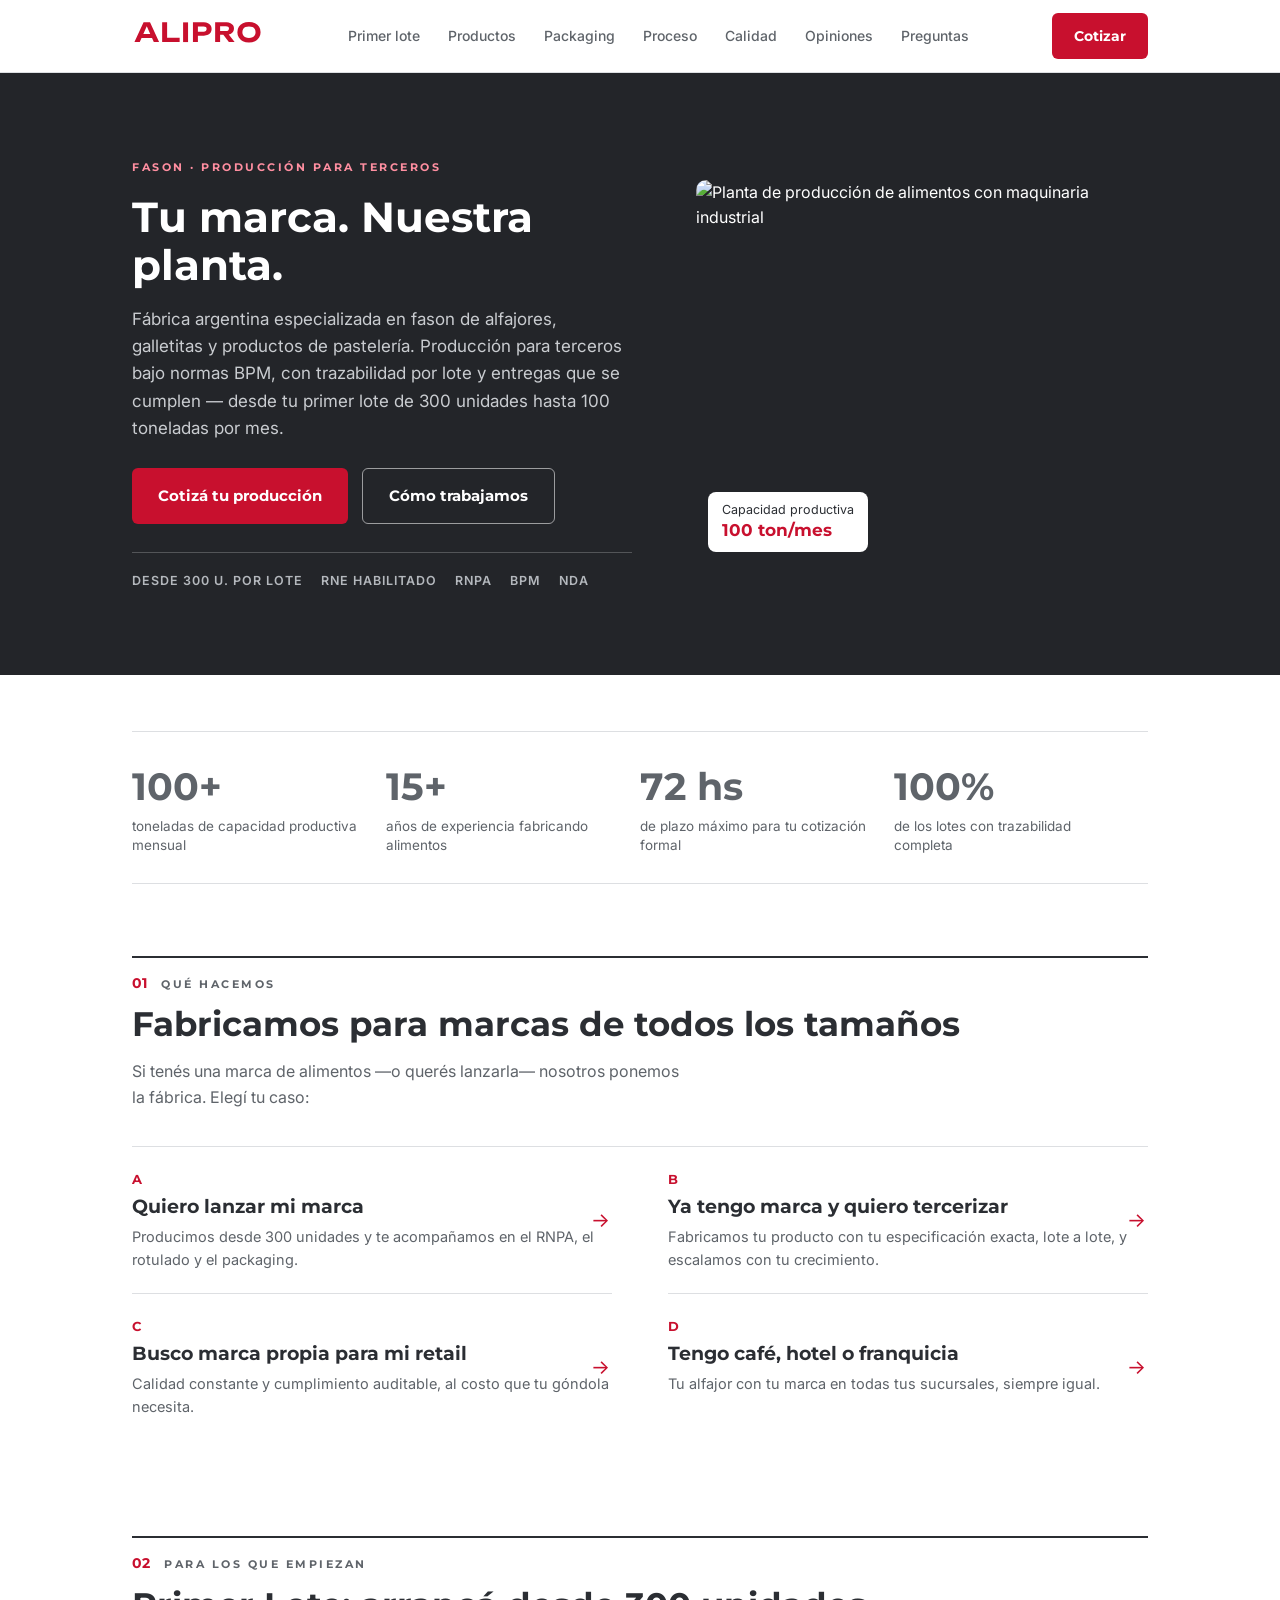
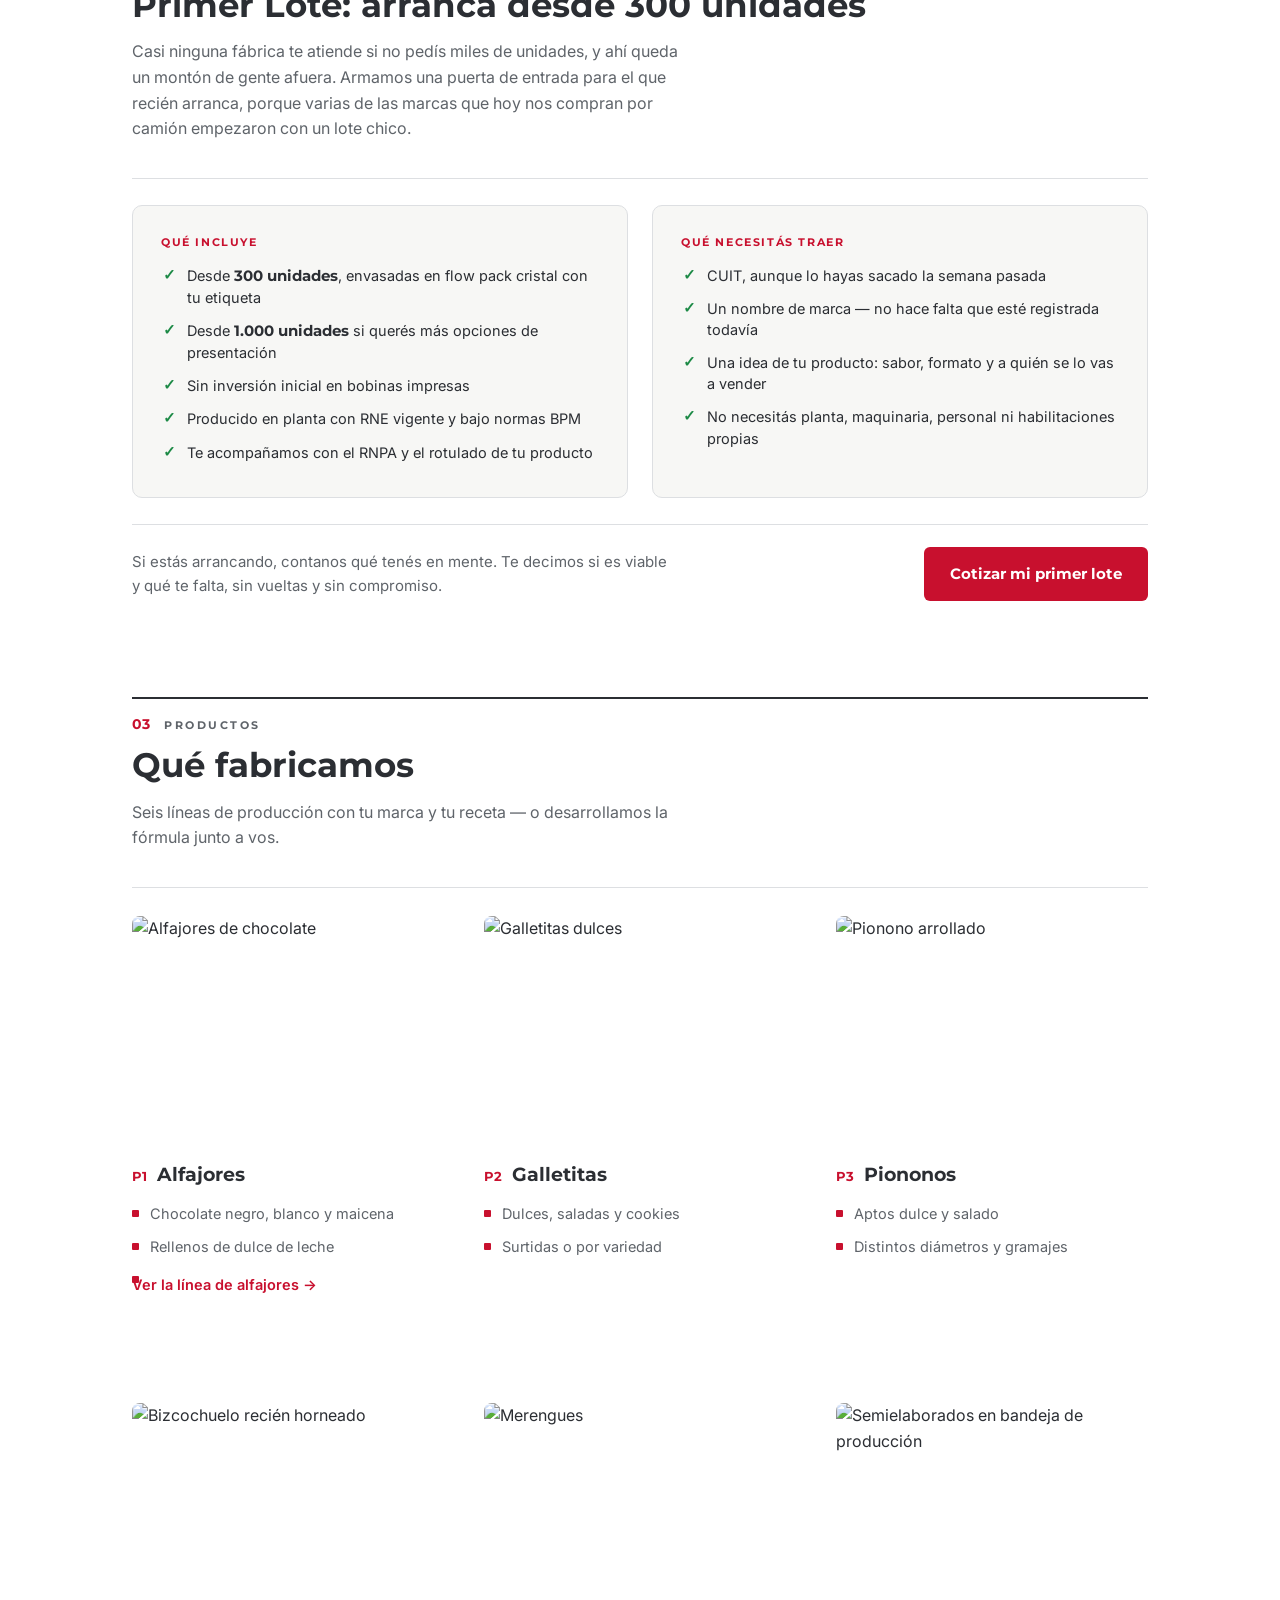
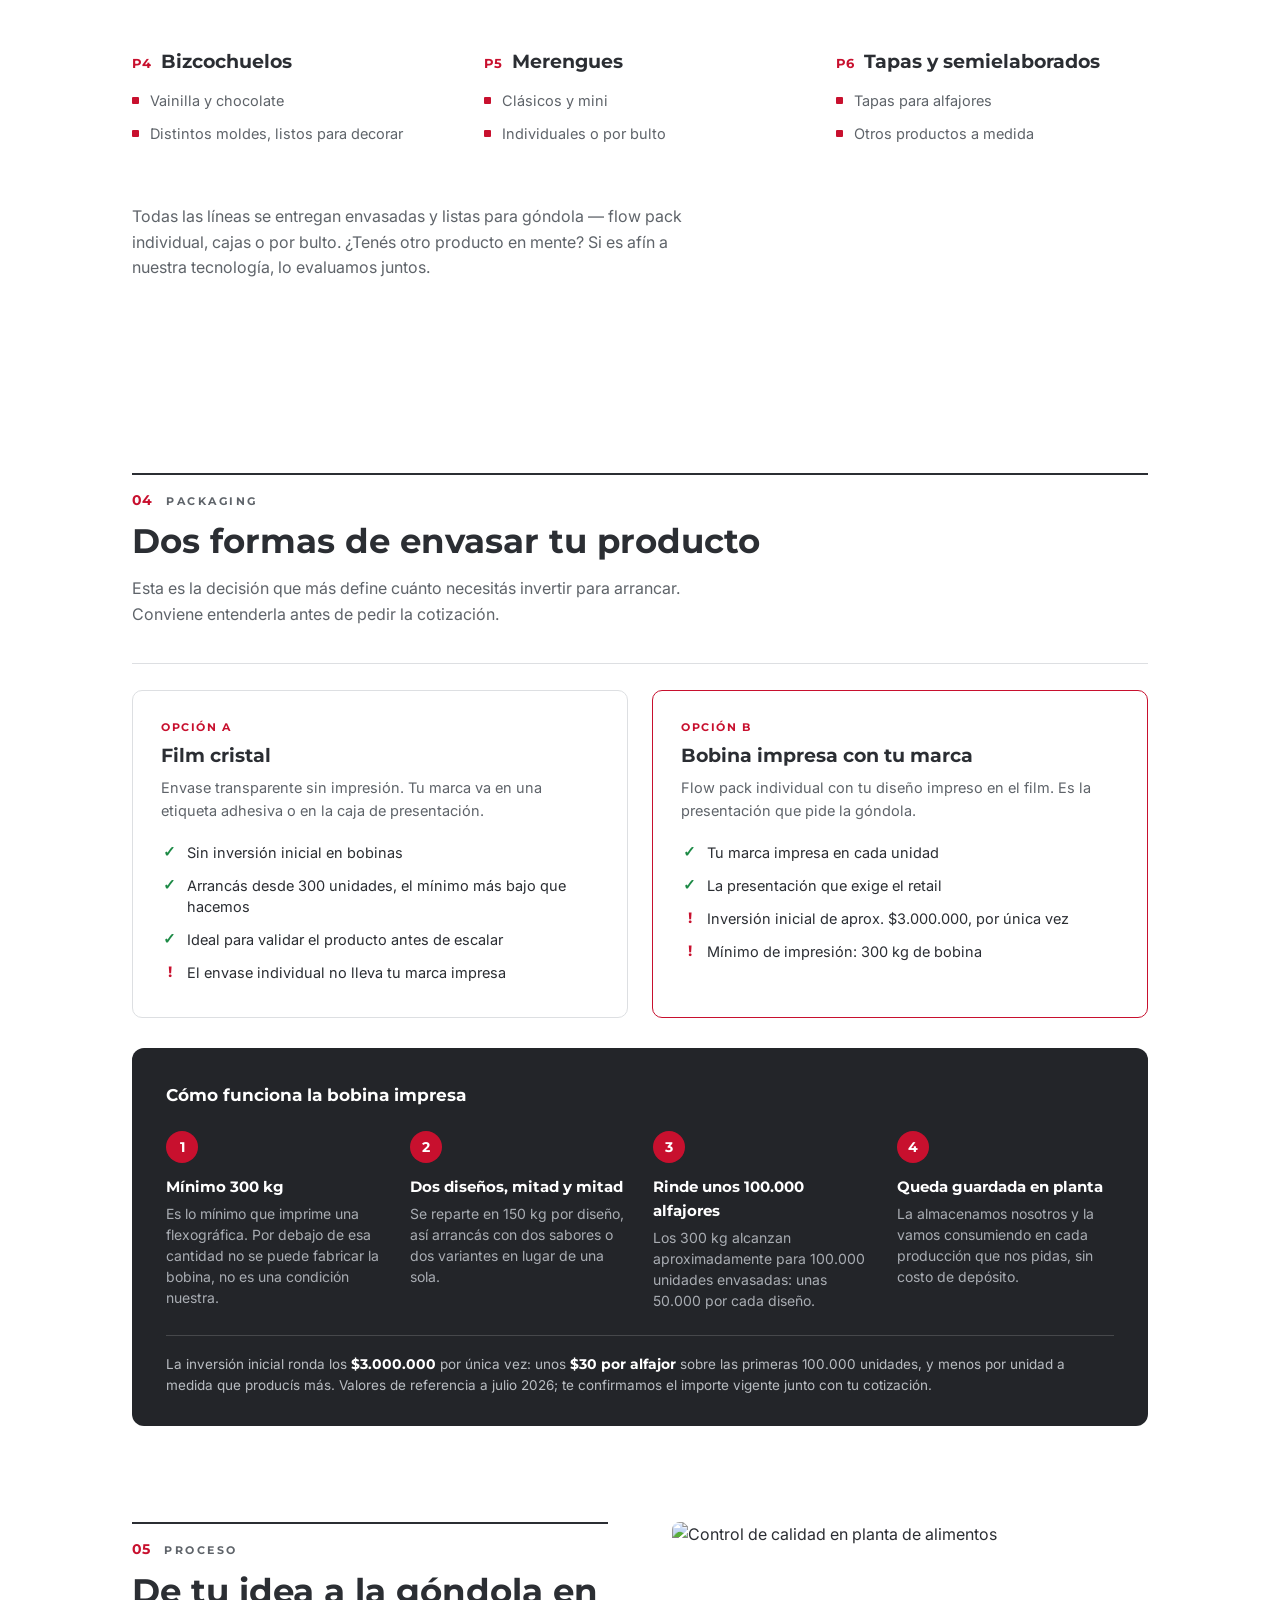
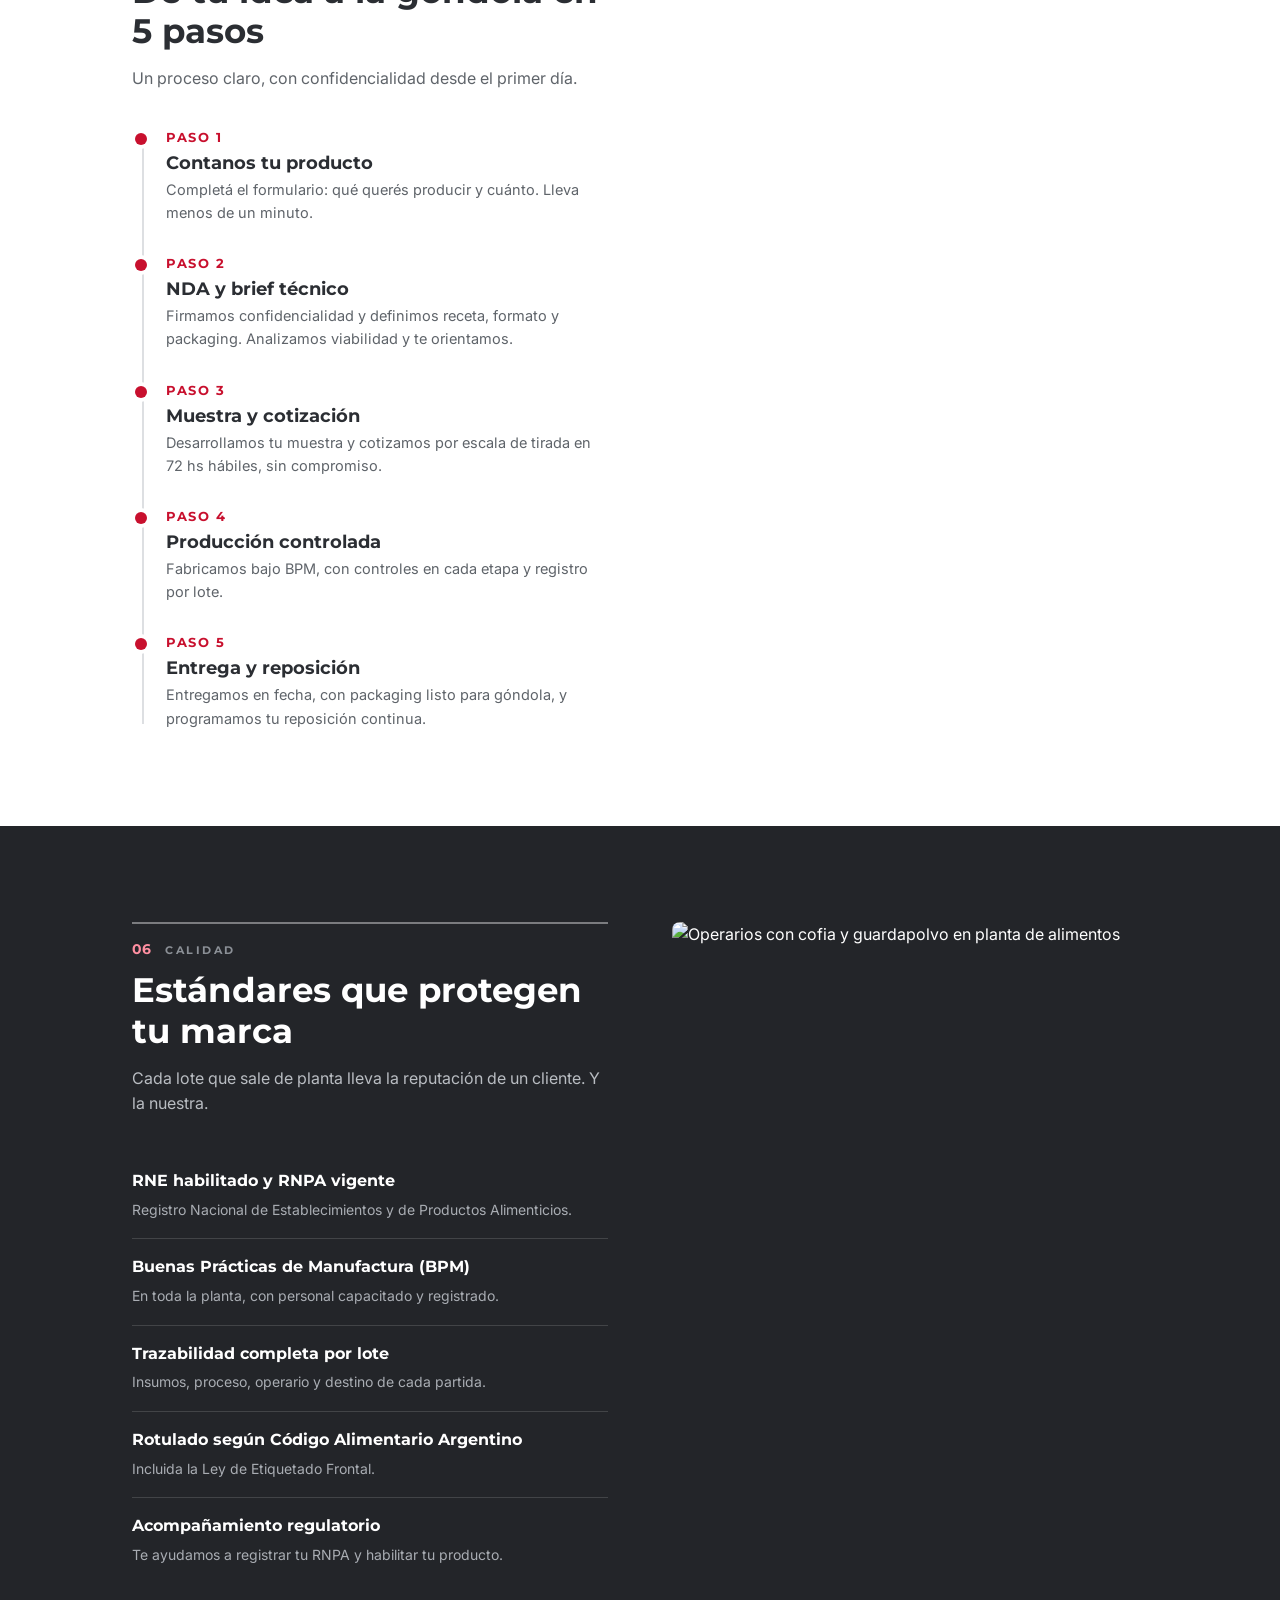
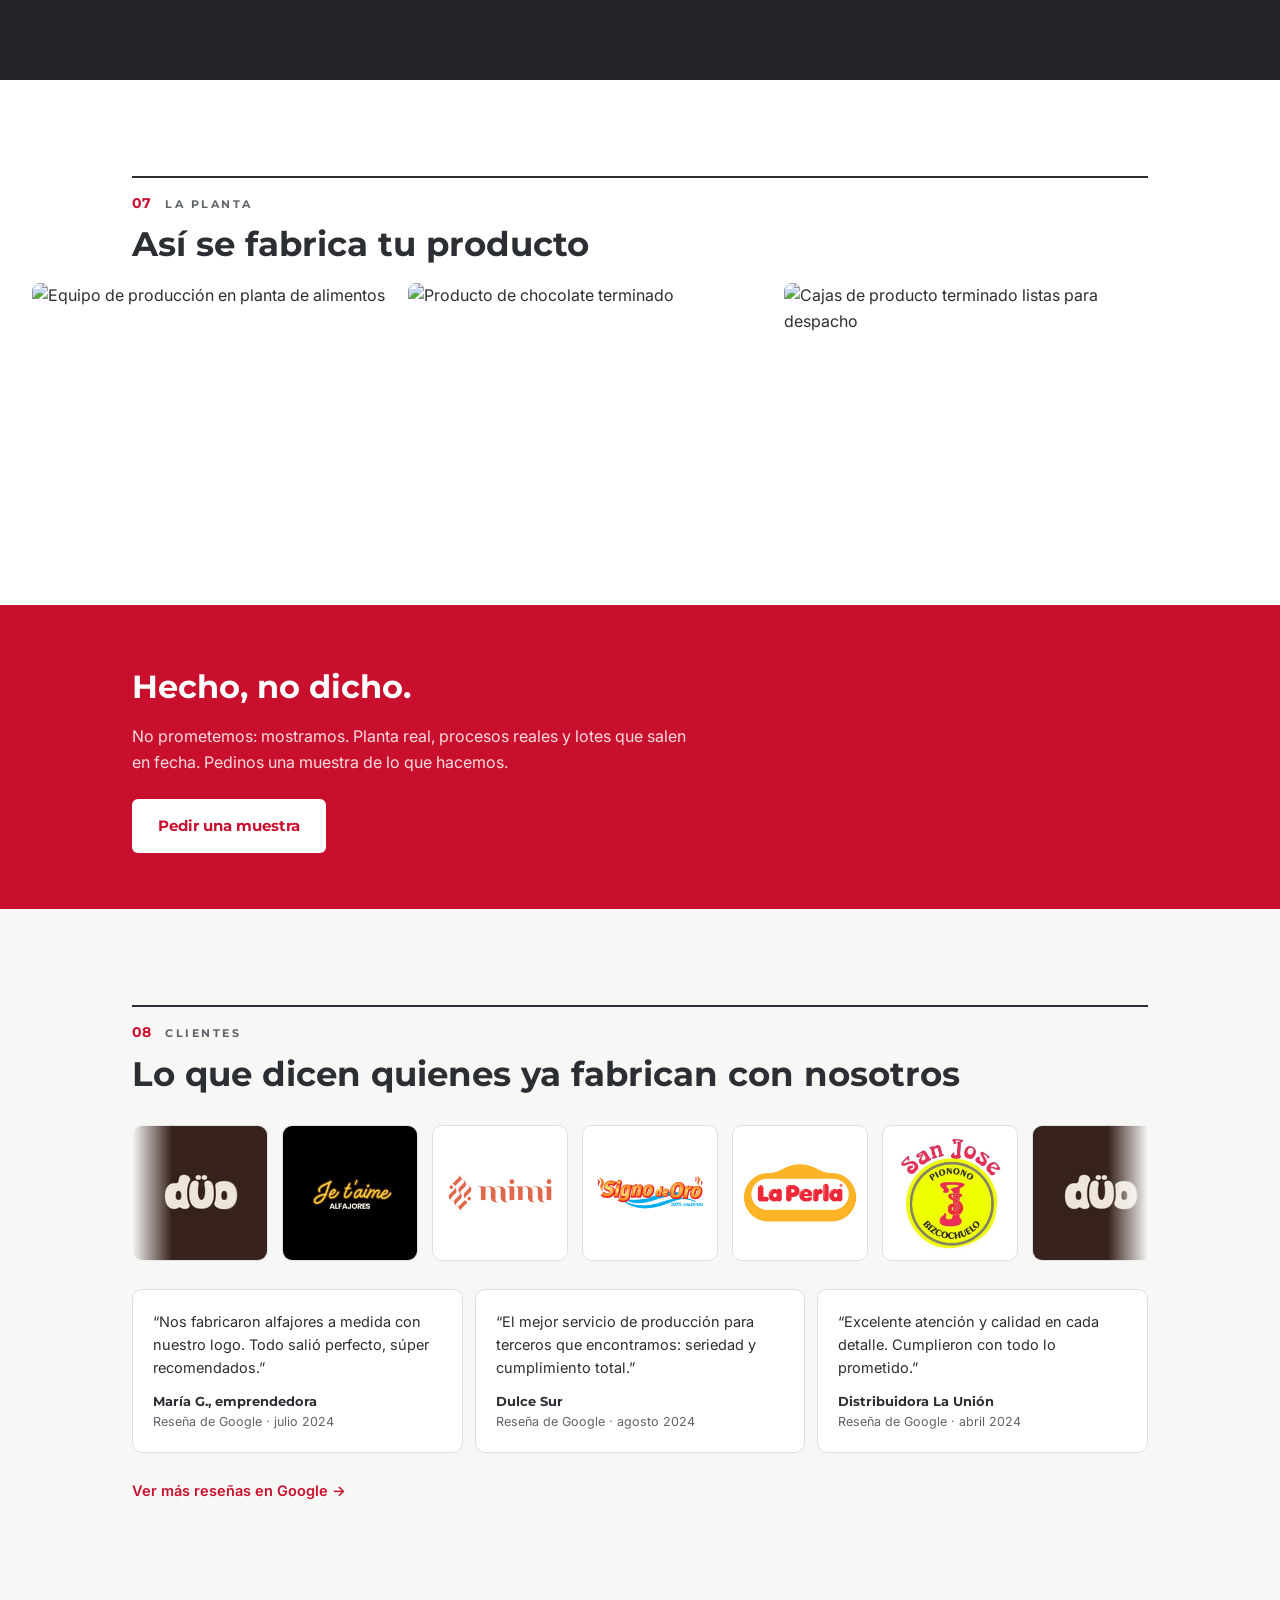
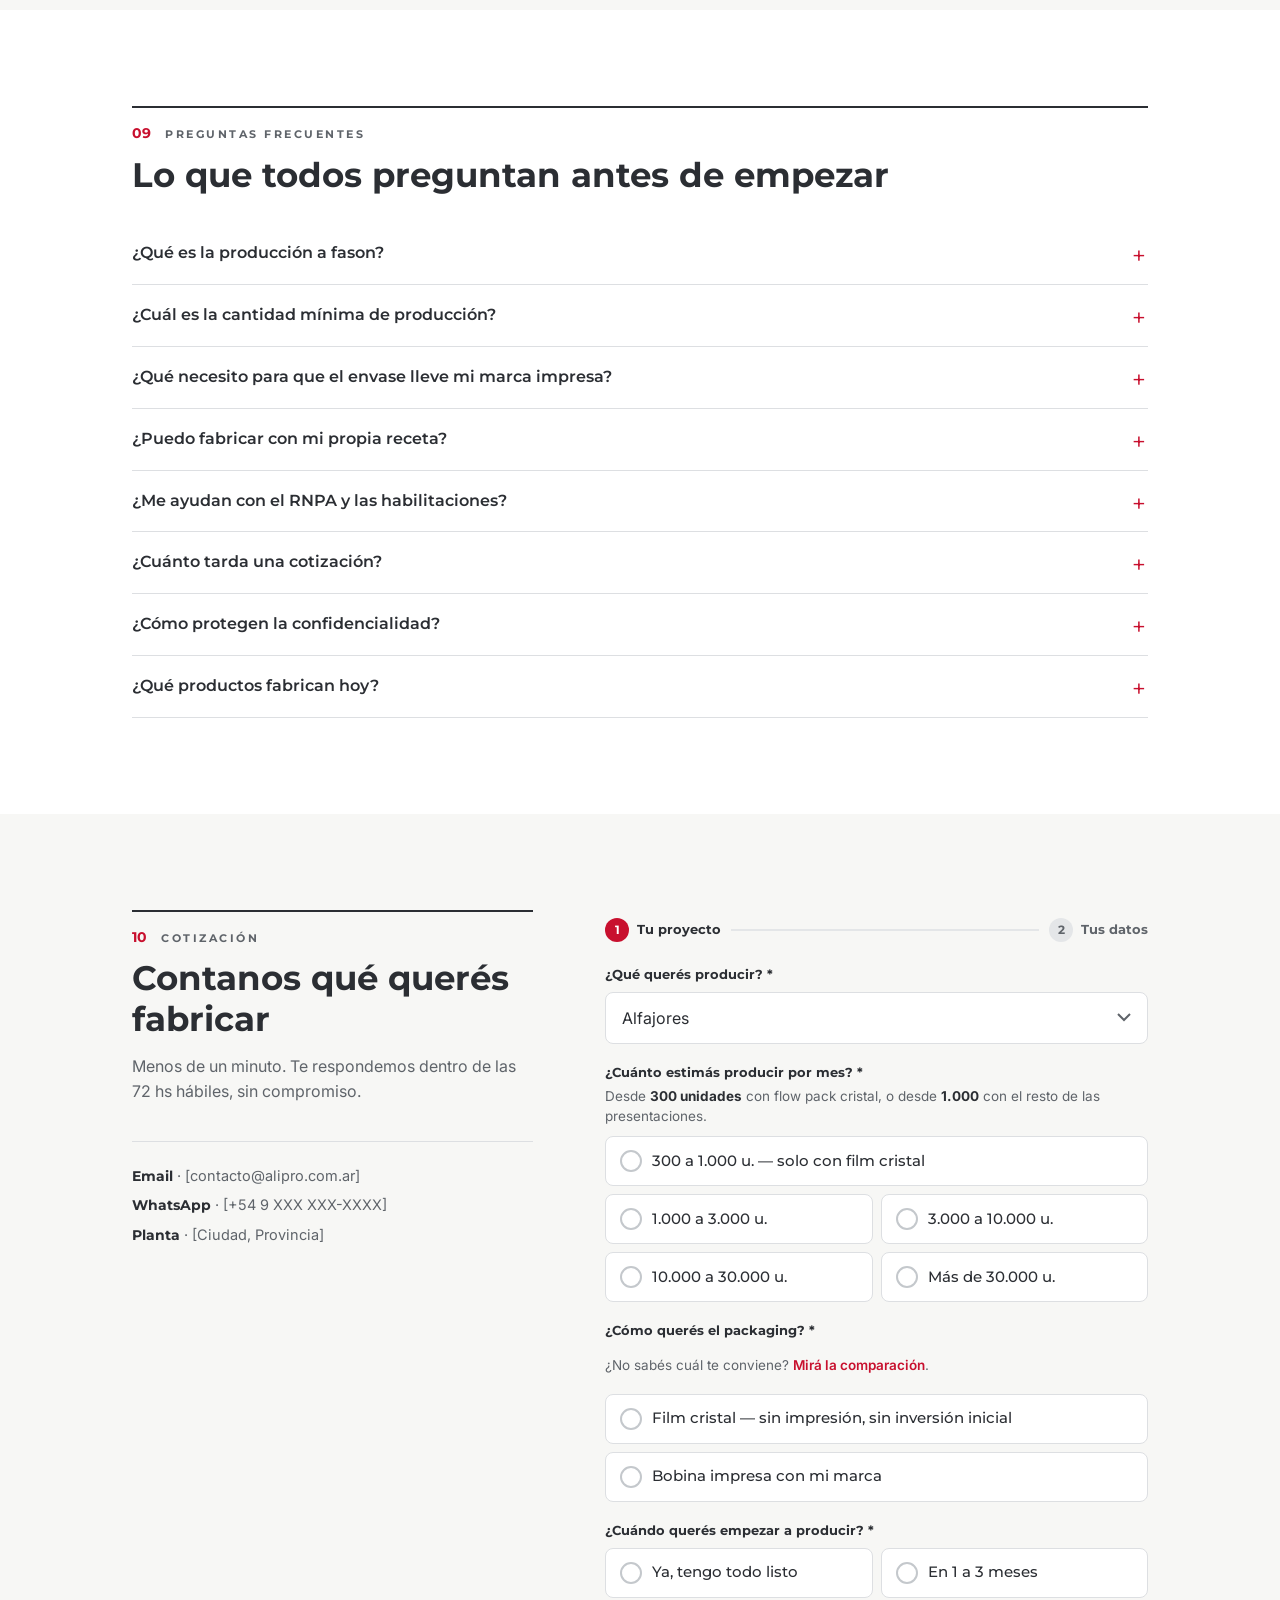
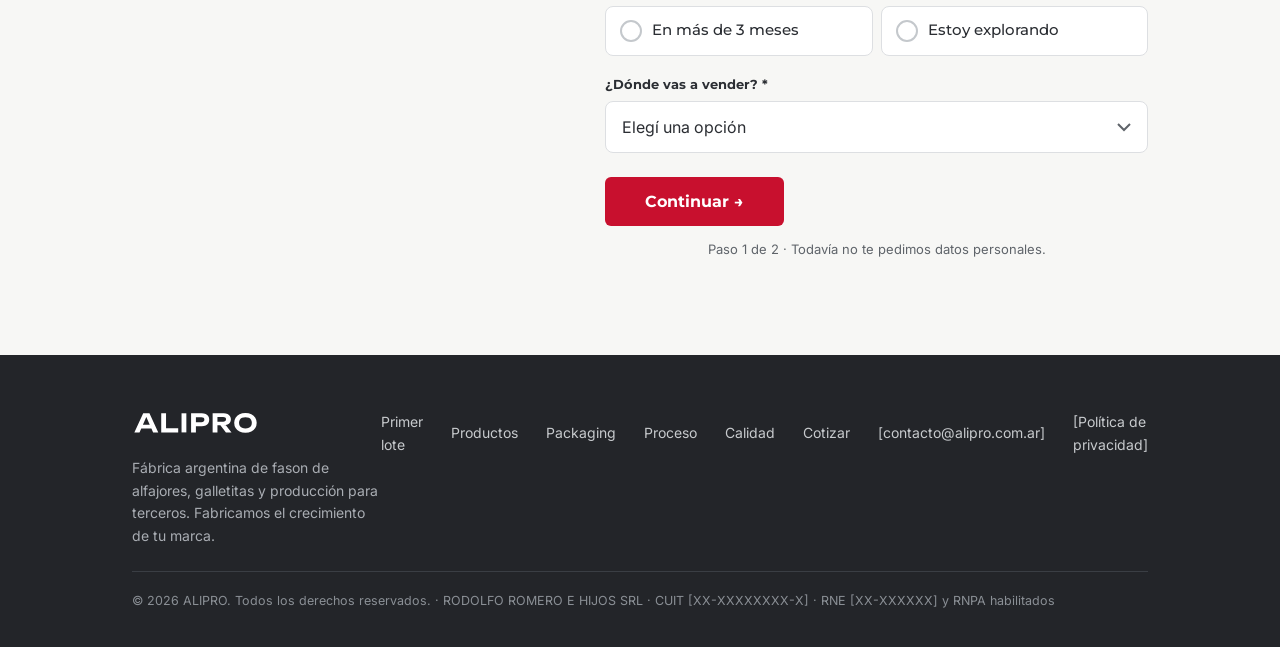
==== commit 524e5818: "Mostrar la razón social RODOLFO ROMERO E HIJOS SRL en el pie de página Co-Authored-By: Claude Fable " ====
--- a/index.html
+++ b/index.html
@@ -25,7 +25,7 @@
 <link rel="preconnect" href="https://images.unsplash.com">
 <link href="https://fonts.googleapis.com/css2?family=Montserrat:wght@600;700&family=Inter:wght@400;500;600;700&display=swap" rel="stylesheet">
 <script type="application/ld+json">
-{"@context":"https://schema.org","@type":"Organization","name":"ALIPRO","description":"Fábrica argentina de fason de alfajores, galletitas, piononos, bizcochuelos y producción de alimentos para terceros","email":"contacto@alipro.com.ar","areaServed":"AR"}
+{"@context":"https://schema.org","@type":"Organization","name":"ALIPRO","legalName":"RODOLFO ROMERO E HIJOS SRL","description":"Fábrica argentina de fason de alfajores, galletitas, piononos, bizcochuelos y producción de alimentos para terceros","email":"contacto@alipro.com.ar","areaServed":"AR"}
 </script>
 <style>
 :root{--rojo:#C8102E;--rojo-osc:#A80D26;--carbon:#232529;--tinta:#2B2E33;--gris:#5F646A;--linea:#DDDFE2;--hueso:#F7F7F5}
@@ -297,6 +297,10 @@
 footer{padding:56px 0 36px}
 }
 </style>
+<!-- Píxel de Meta + API de Conversiones · dataset 1397588482338338 (ver meta.js) -->
+<script src="/meta.js"></script>
+<noscript><img height="1" width="1" style="display:none" alt=""
+src="https://www.facebook.com/tr?id=1397588482338338&ev=PageView&noscript=1"/></noscript>
 </head>
 <body id="top">
 
@@ -701,7 +705,7 @@
 <a href="#">[Política de privacidad]</a>
 </div>
 </div>
-<div class="legal">© 2026 ALIPRO. Todos los derechos reservados. · [Razón Social S.R.L.] · CUIT [XX-XXXXXXXX-X] · RNE [XX-XXXXXX] y RNPA habilitados</div>
+<div class="legal">© 2026 ALIPRO. Todos los derechos reservados. · RODOLFO ROMERO E HIJOS SRL · CUIT [XX-XXXXXXXX-X] · RNE [XX-XXXXXX] y RNPA habilitados</div>
 </div></footer>
 
 <div class="floatstack">
@@ -869,8 +873,20 @@
       window.dataLayer.push({event:'lead_enviado', lead_grade:data.lead_grade,
         lead_score:data.lead_score, producto:data.producto, volumen:data.cantidad});
     }
-    if(typeof fbq === 'function'){
-      fbq('track','Lead',{content_name:data.producto, content_category:data.lead_grade});
+    /* Meta: el mismo evento Lead sale por el navegador (Píxel) y por el
+       servidor (API de Conversiones) con un event_id compartido, así Meta lo
+       deduplica. Los datos personales viajan a /api/capi, que los hashea con
+       SHA-256 antes de mandarlos: nunca salen en claro hacia Meta. */
+    if(typeof window.metaEvento === 'function'){
+      window.metaEvento('Lead', {
+        content_name: data.producto,
+        content_category: data.lead_grade,
+        value: data.lead_score, currency: 'ARS',
+        volumen: data.cantidad, packaging: data.packaging, plazo: data.plazo
+      }, {
+        email: data.email, whatsapp: data.whatsapp,
+        nombre: data.nombre, provincia: data.provincia
+      });
     }
   }catch(e){ /* medir nunca puede romper el envío */ }
 }
@@ -879,7 +895,11 @@
   avisarAnalytics(data);
   f.reset();
   if(PAGINA_GRACIAS){
-    location.href = PAGINA_GRACIAS + '?g=' + encodeURIComponent(data.lead_grade || '');
+    /* 400 ms de aire para que el Píxel y la API de Conversiones alcancen a
+       salir antes de que el navegador abandone la página. */
+    setTimeout(function(){
+      location.href = PAGINA_GRACIAS + '?g=' + encodeURIComponent(data.lead_grade || '');
+    }, 400);
     return;
   }
   paso2.hidden = true;
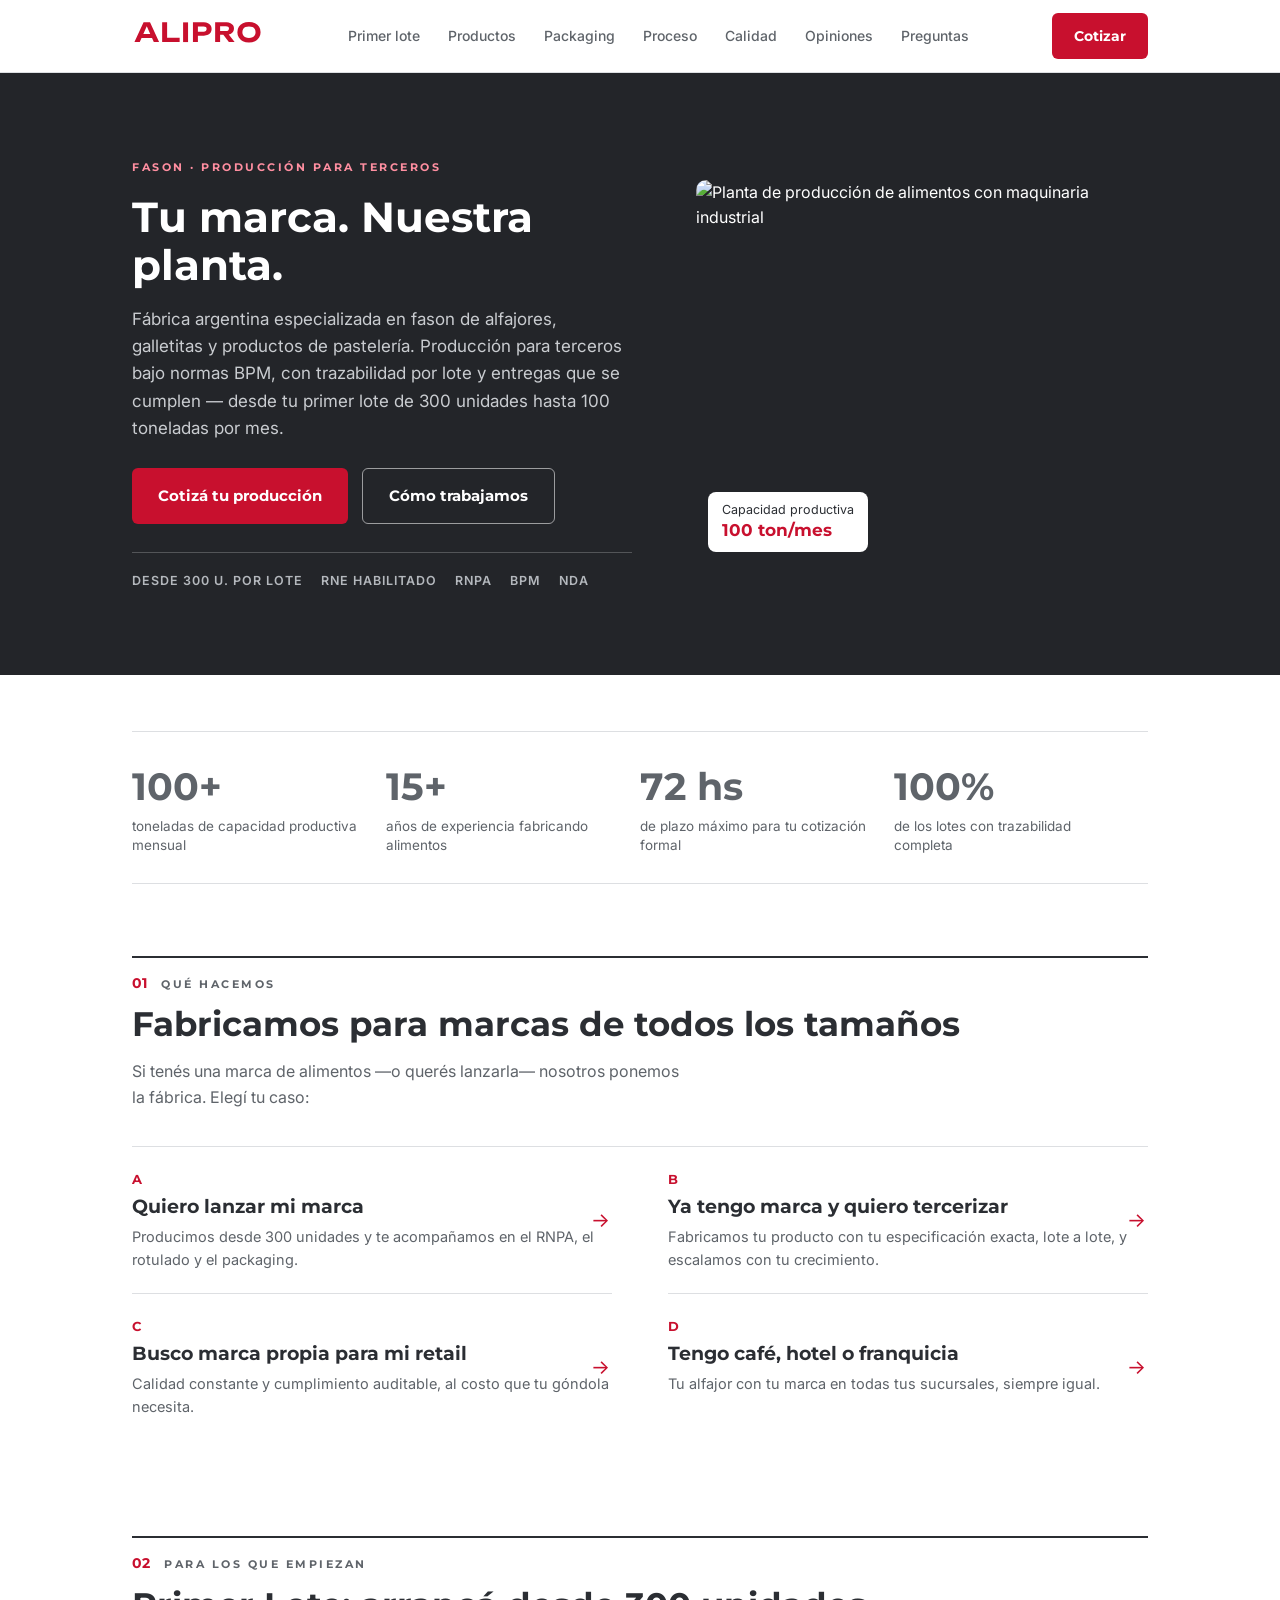
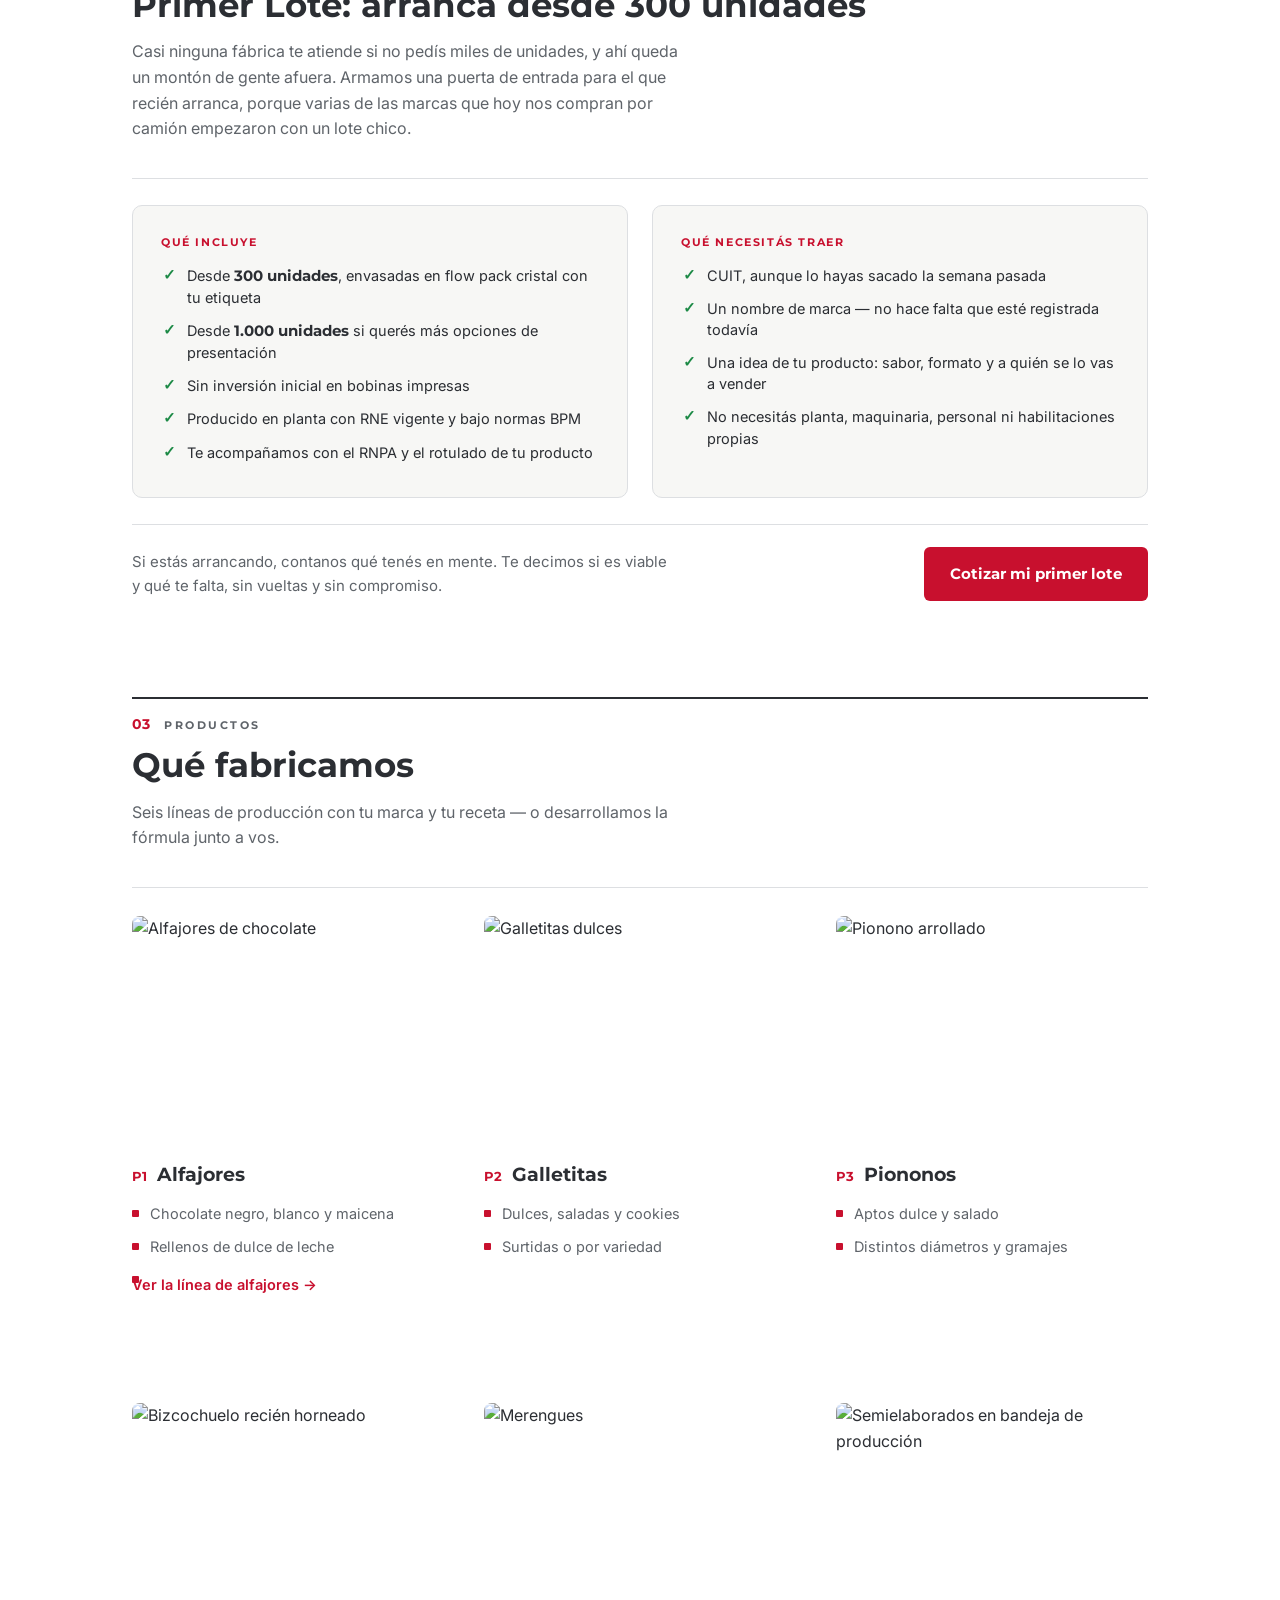
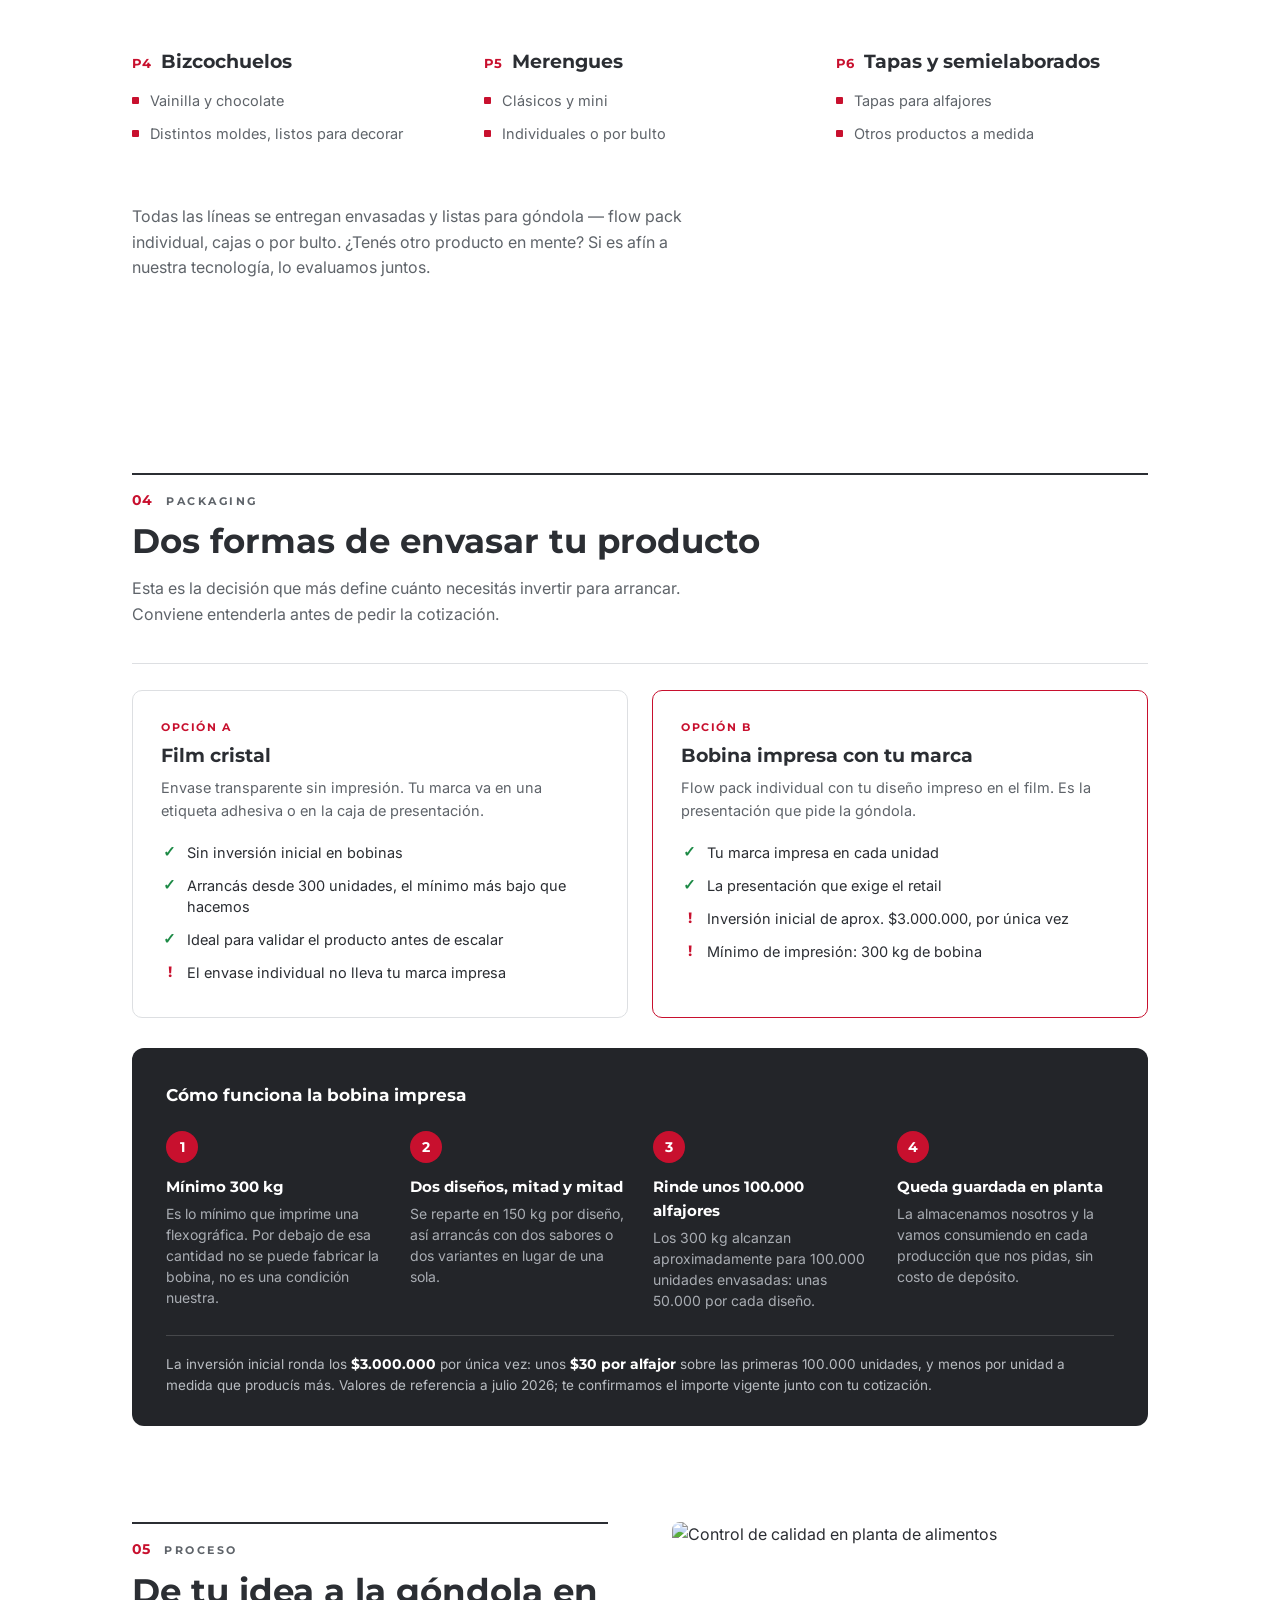
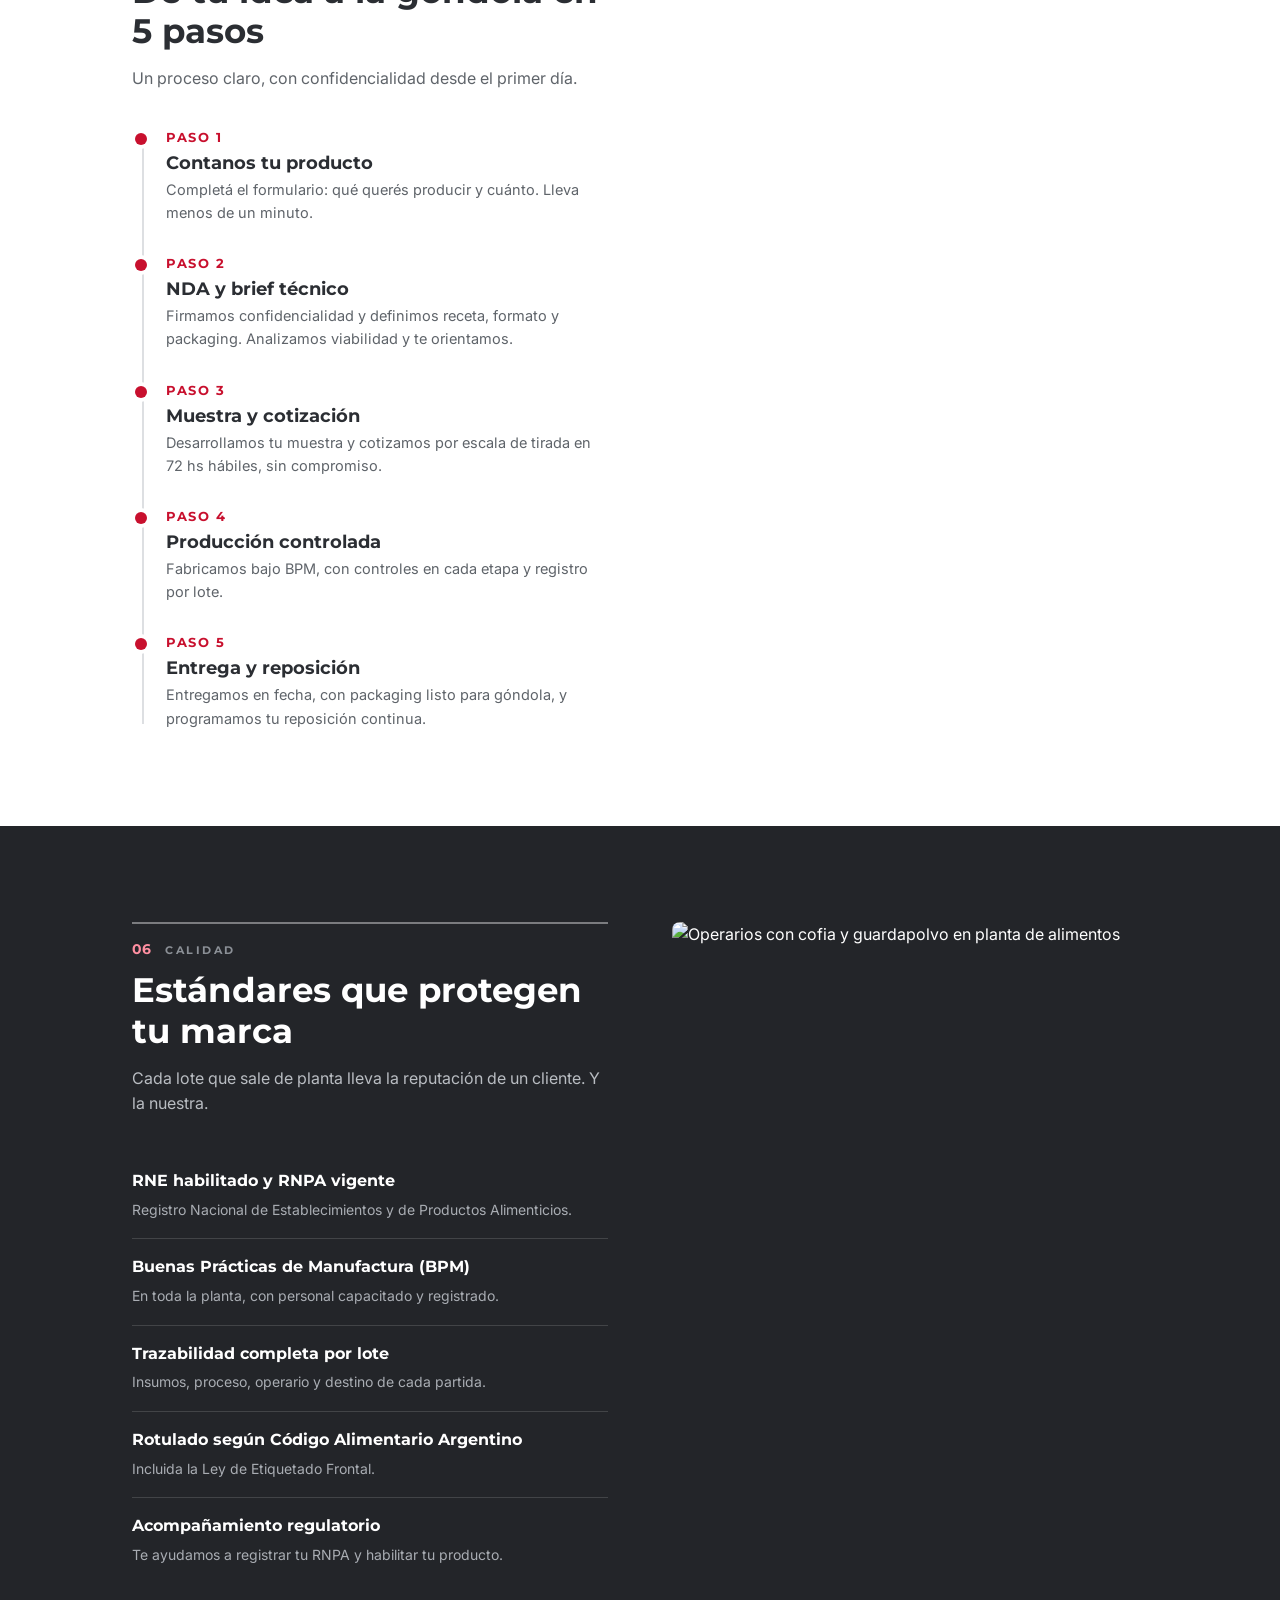
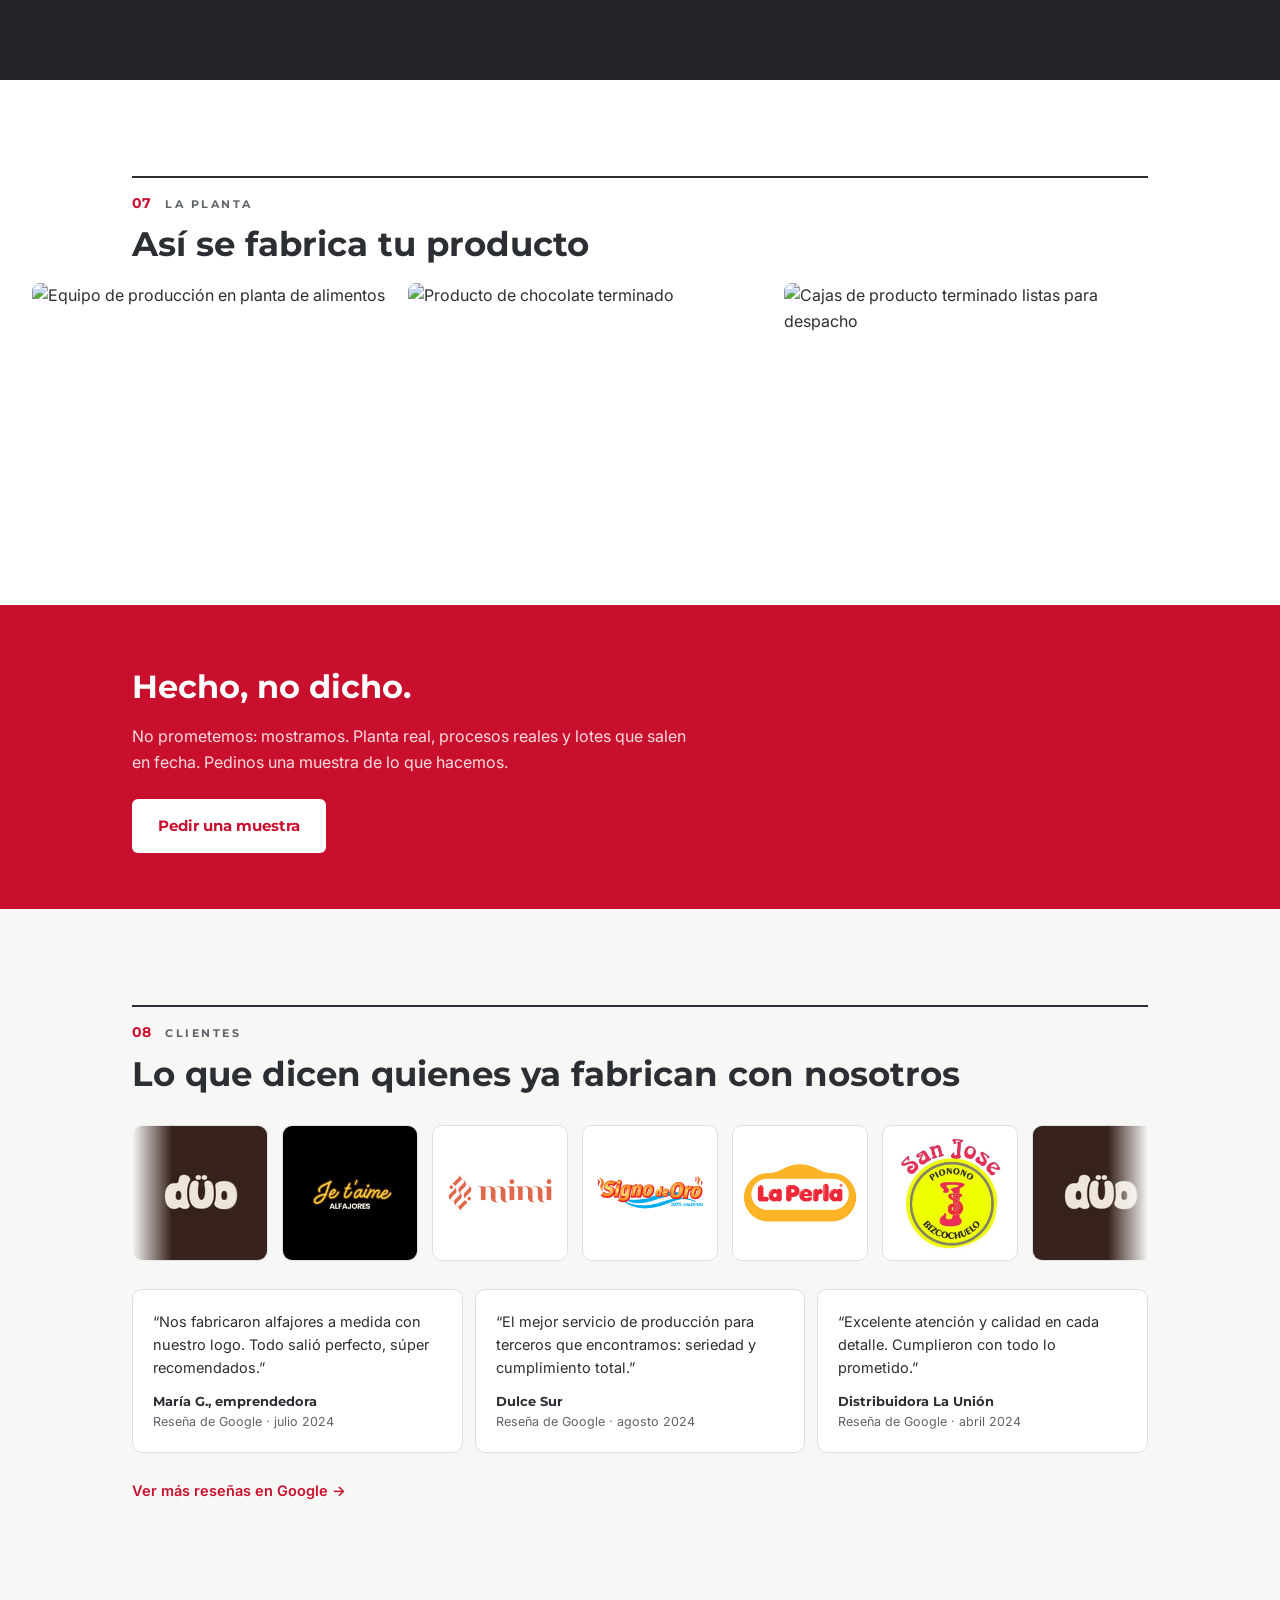
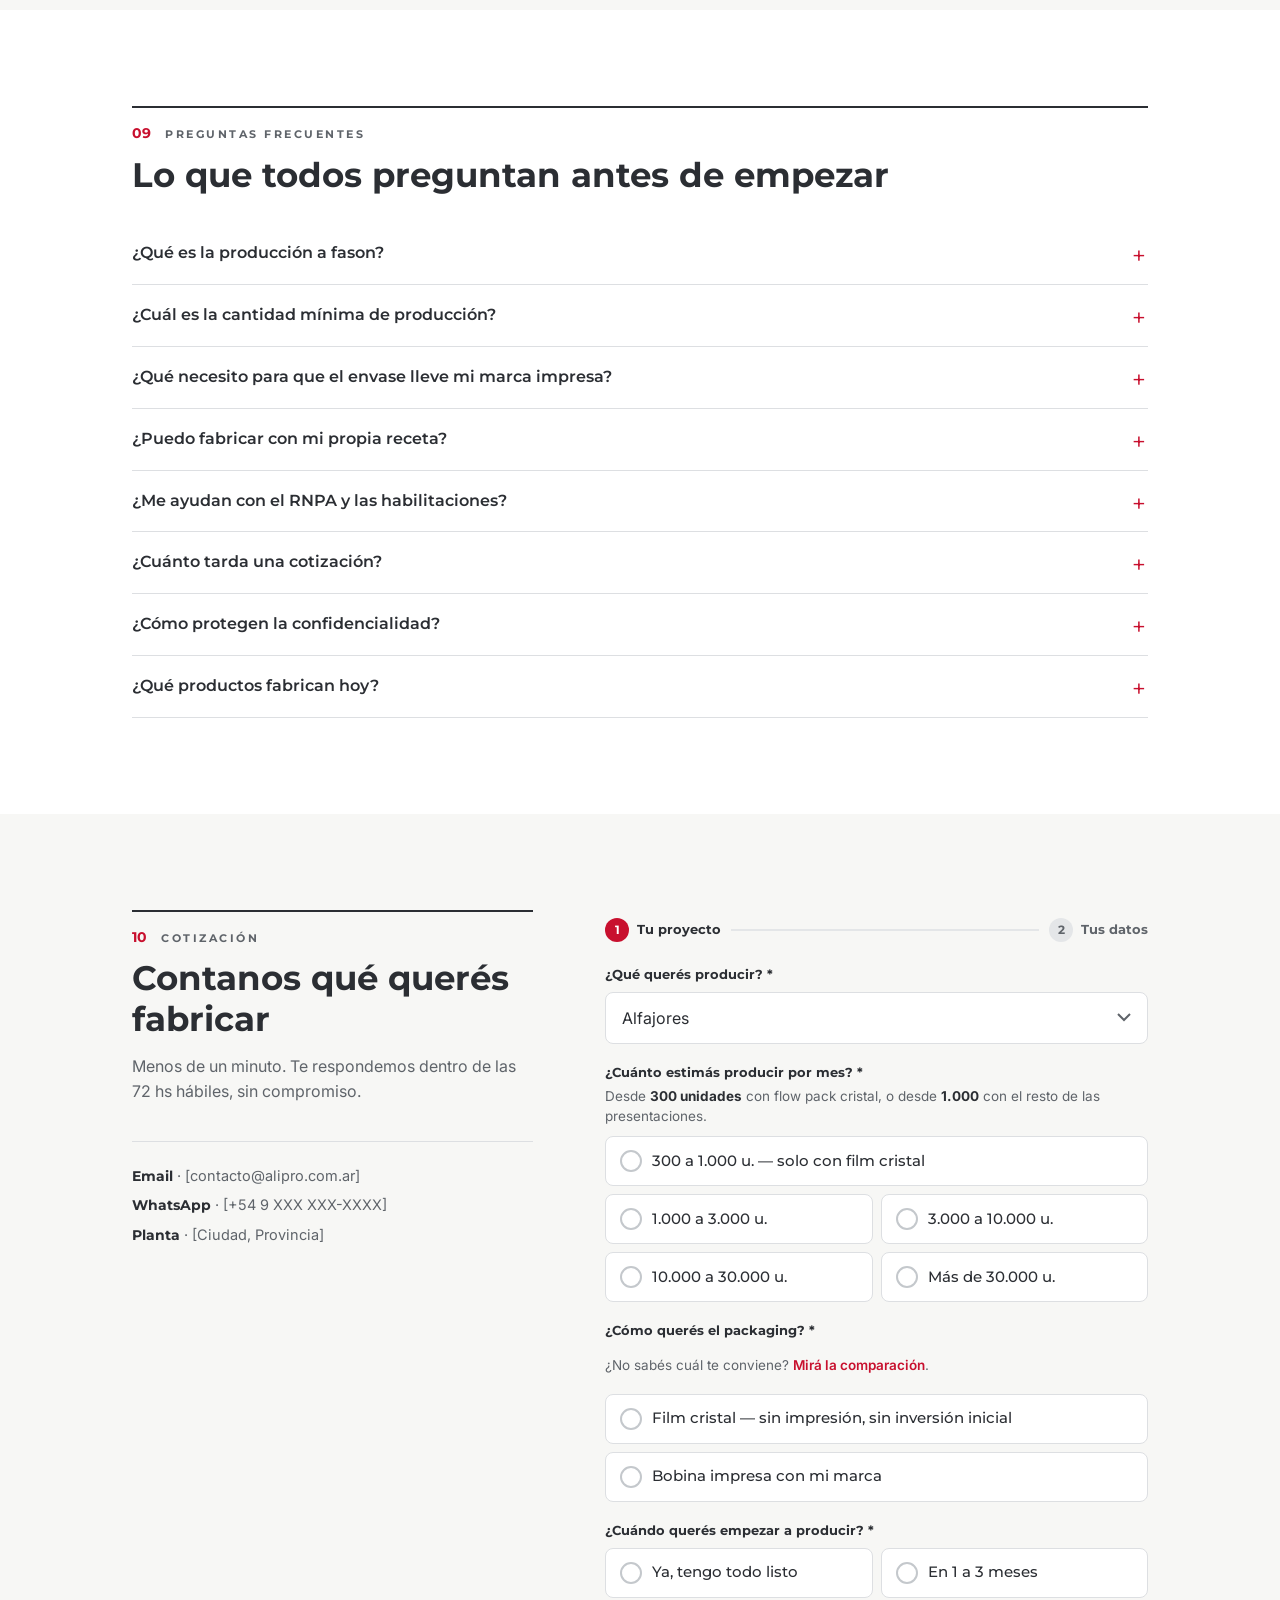
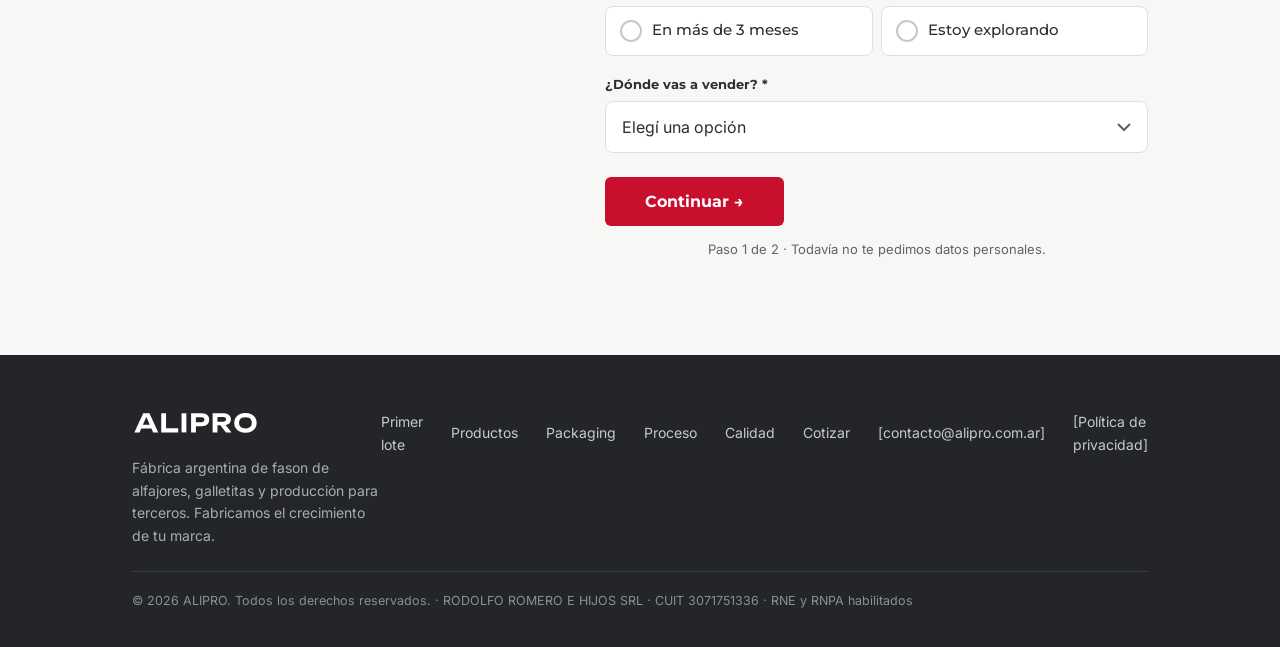
==== commit 6bddaf37: "Completar CUIT en el pie de página y quitar el placeholder de RNE Co-Authored-By: Claude Fable 5 <no" ====
--- a/index.html
+++ b/index.html
@@ -705,7 +705,7 @@
 <a href="#">[Política de privacidad]</a>
 </div>
 </div>
-<div class="legal">© 2026 ALIPRO. Todos los derechos reservados. · RODOLFO ROMERO E HIJOS SRL · CUIT [XX-XXXXXXXX-X] · RNE [XX-XXXXXX] y RNPA habilitados</div>
+<div class="legal">© 2026 ALIPRO. Todos los derechos reservados. · RODOLFO ROMERO E HIJOS SRL · CUIT 3071751336 · RNE y RNPA habilitados</div>
 </div></footer>
 
 <div class="floatstack">
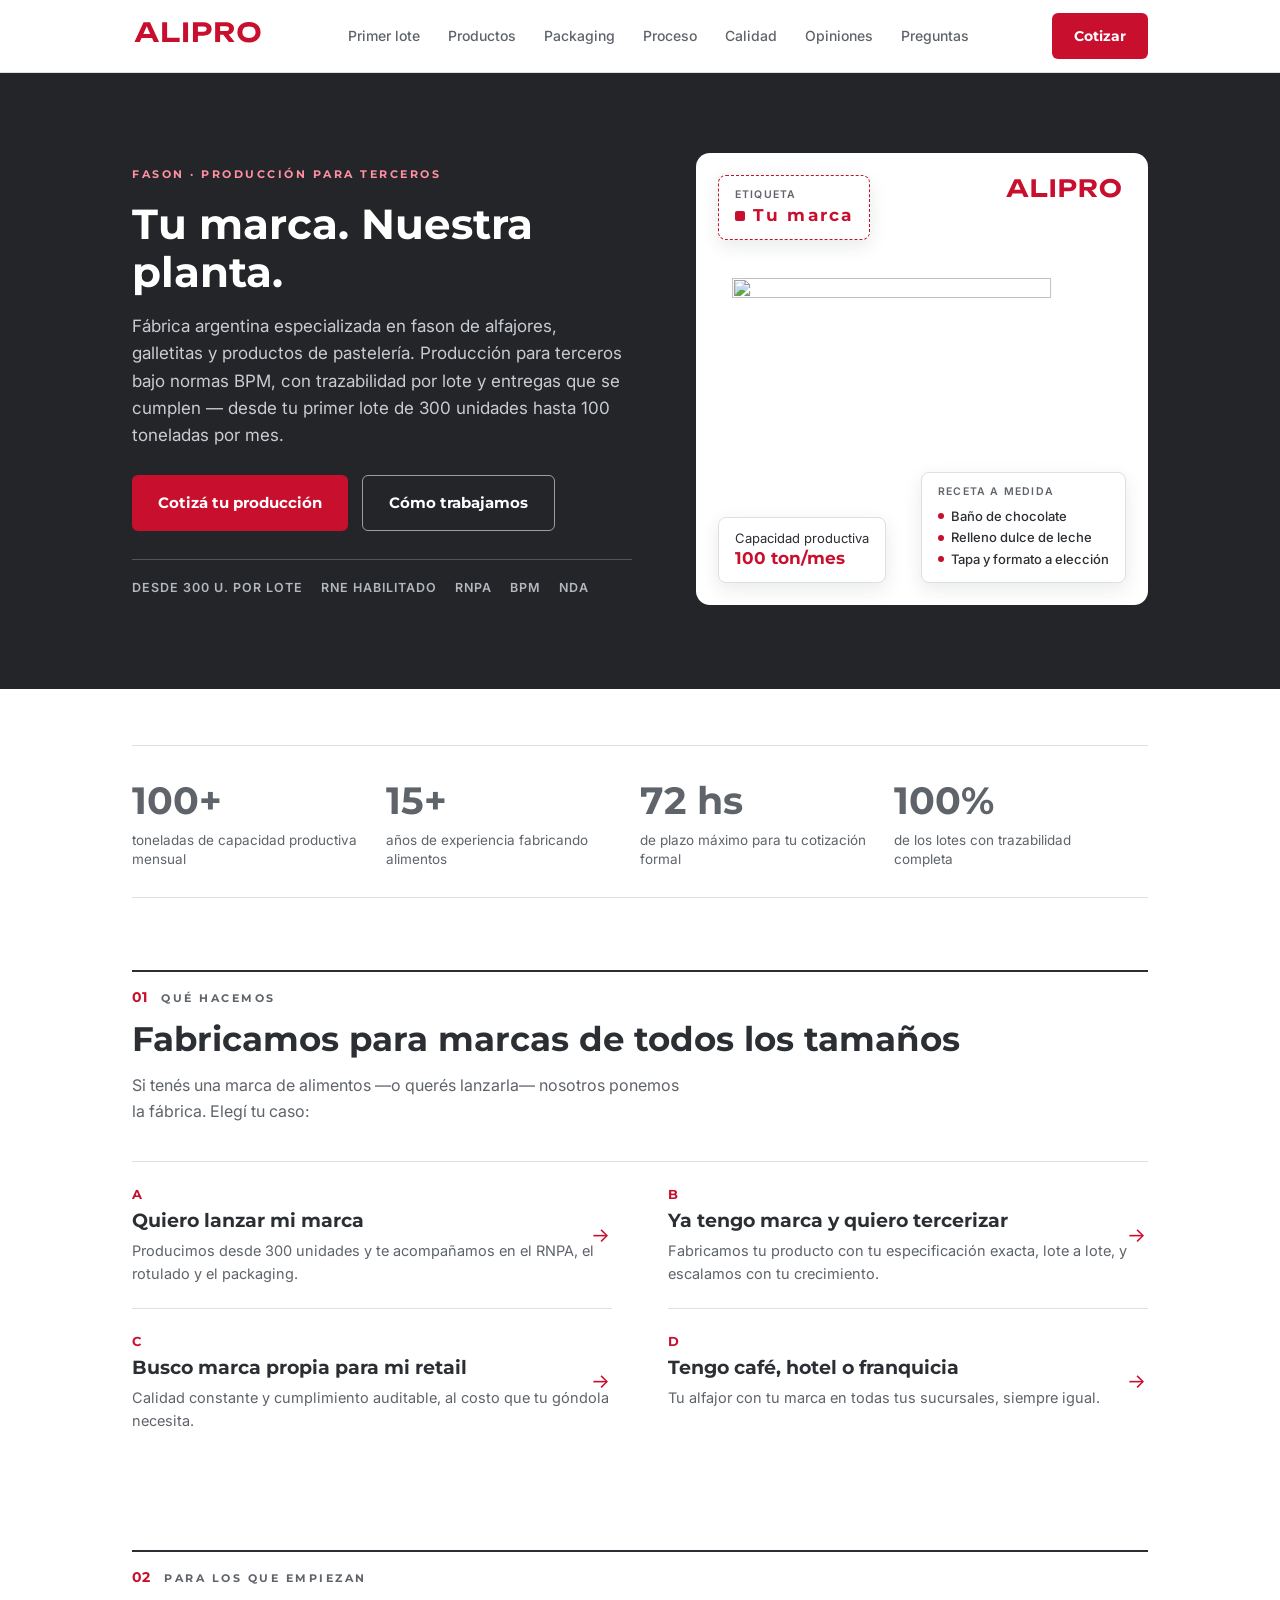
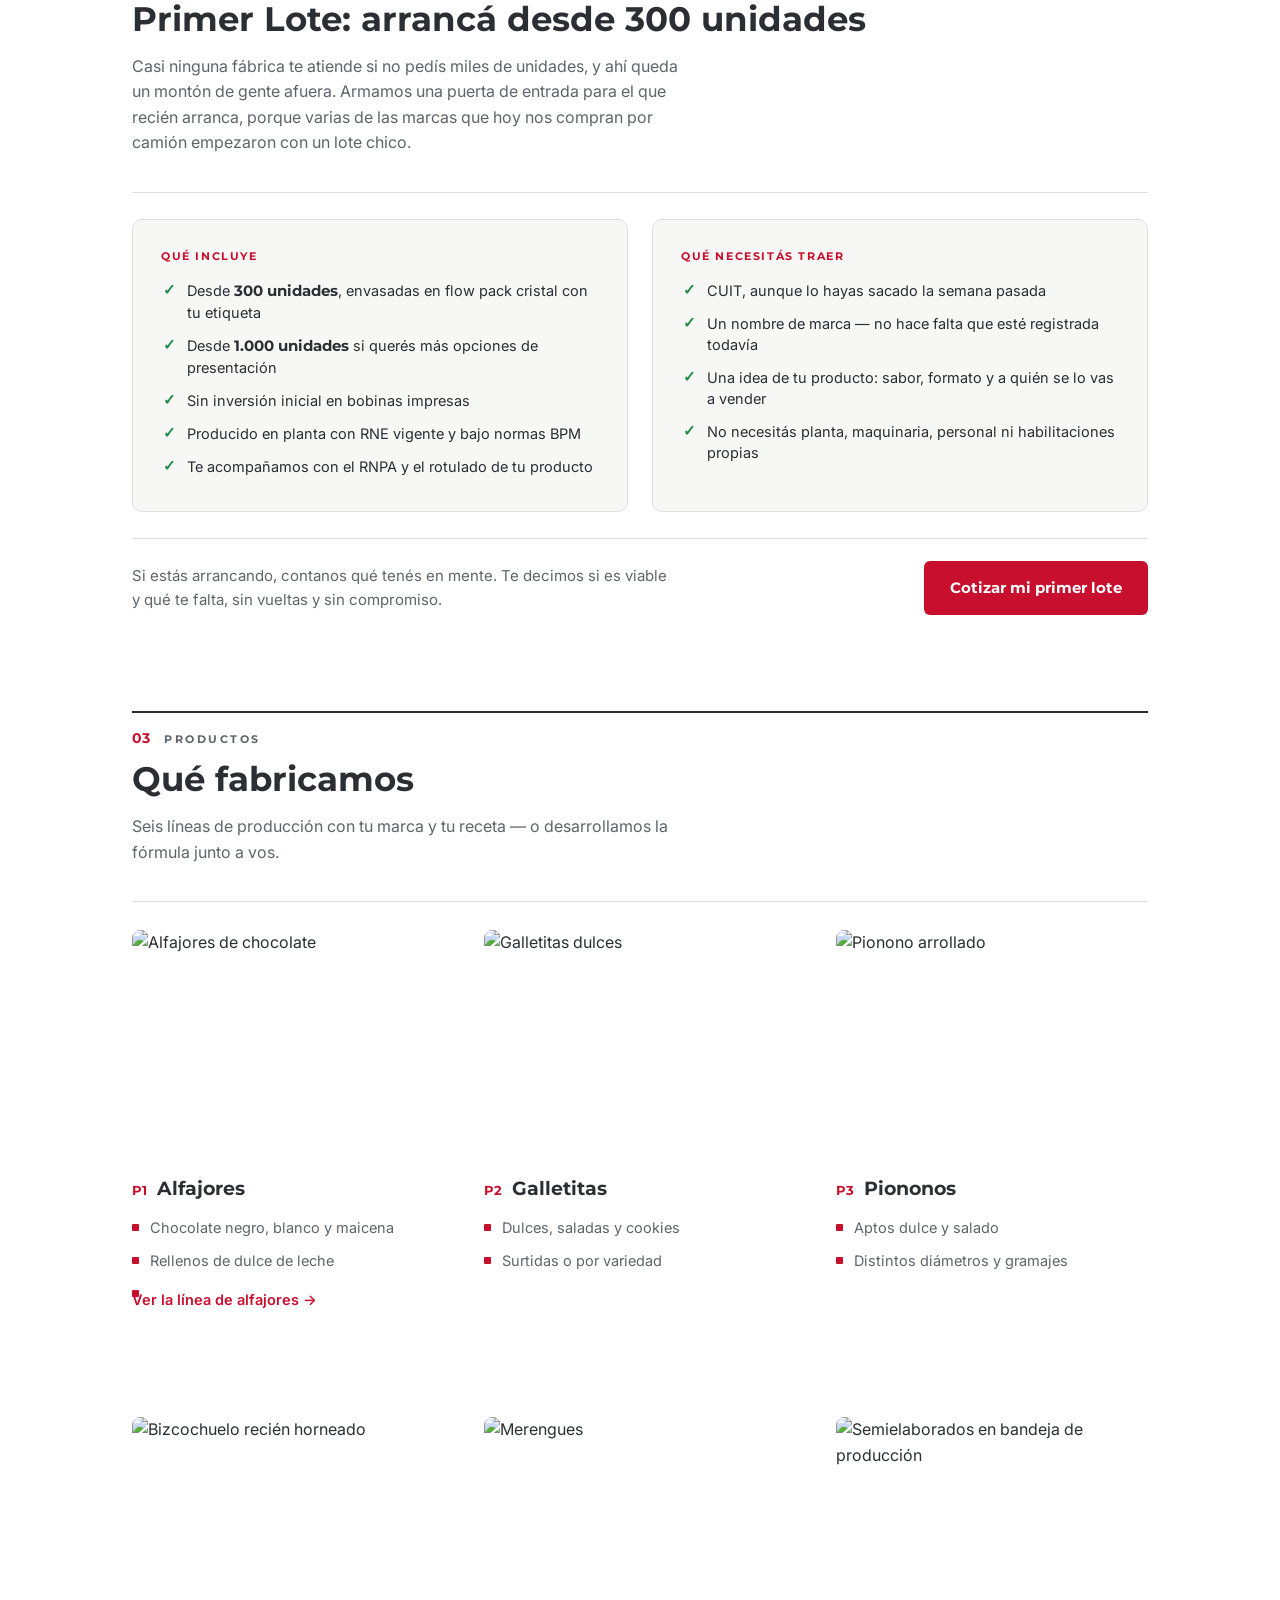
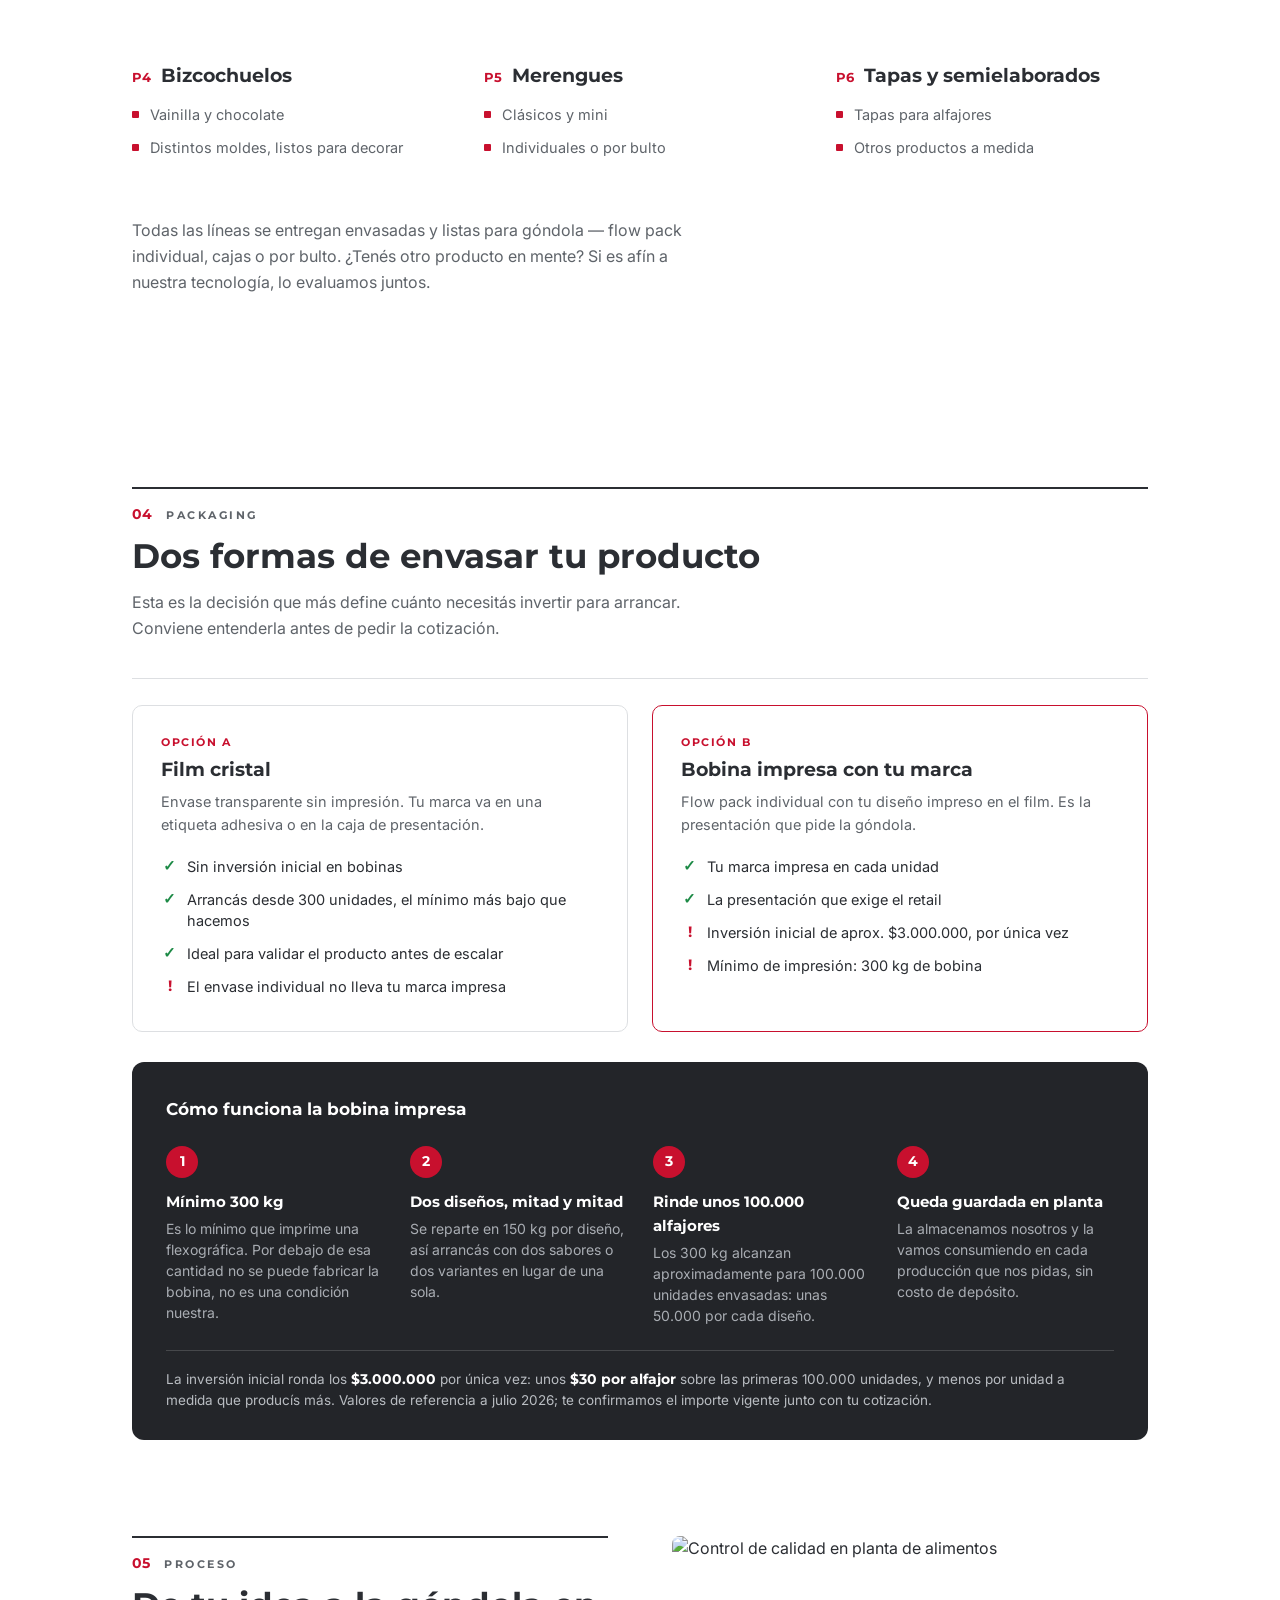
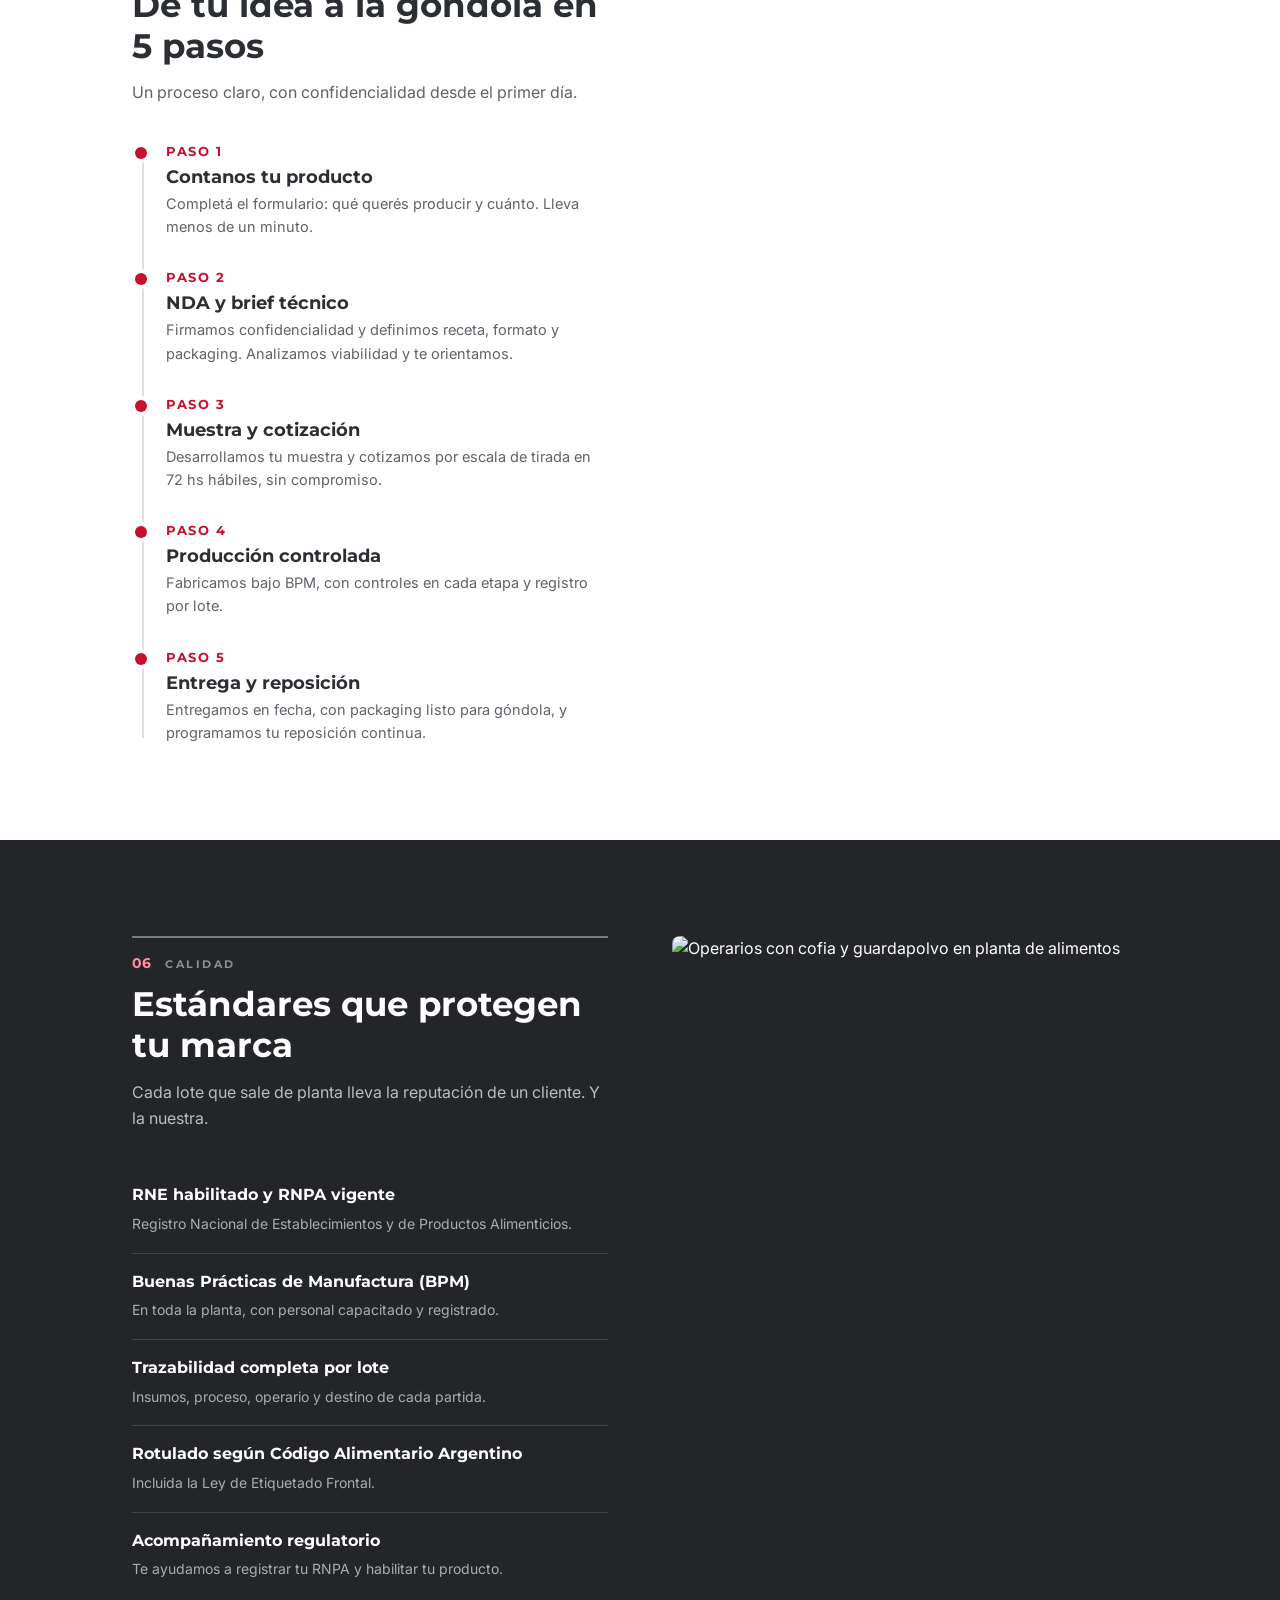
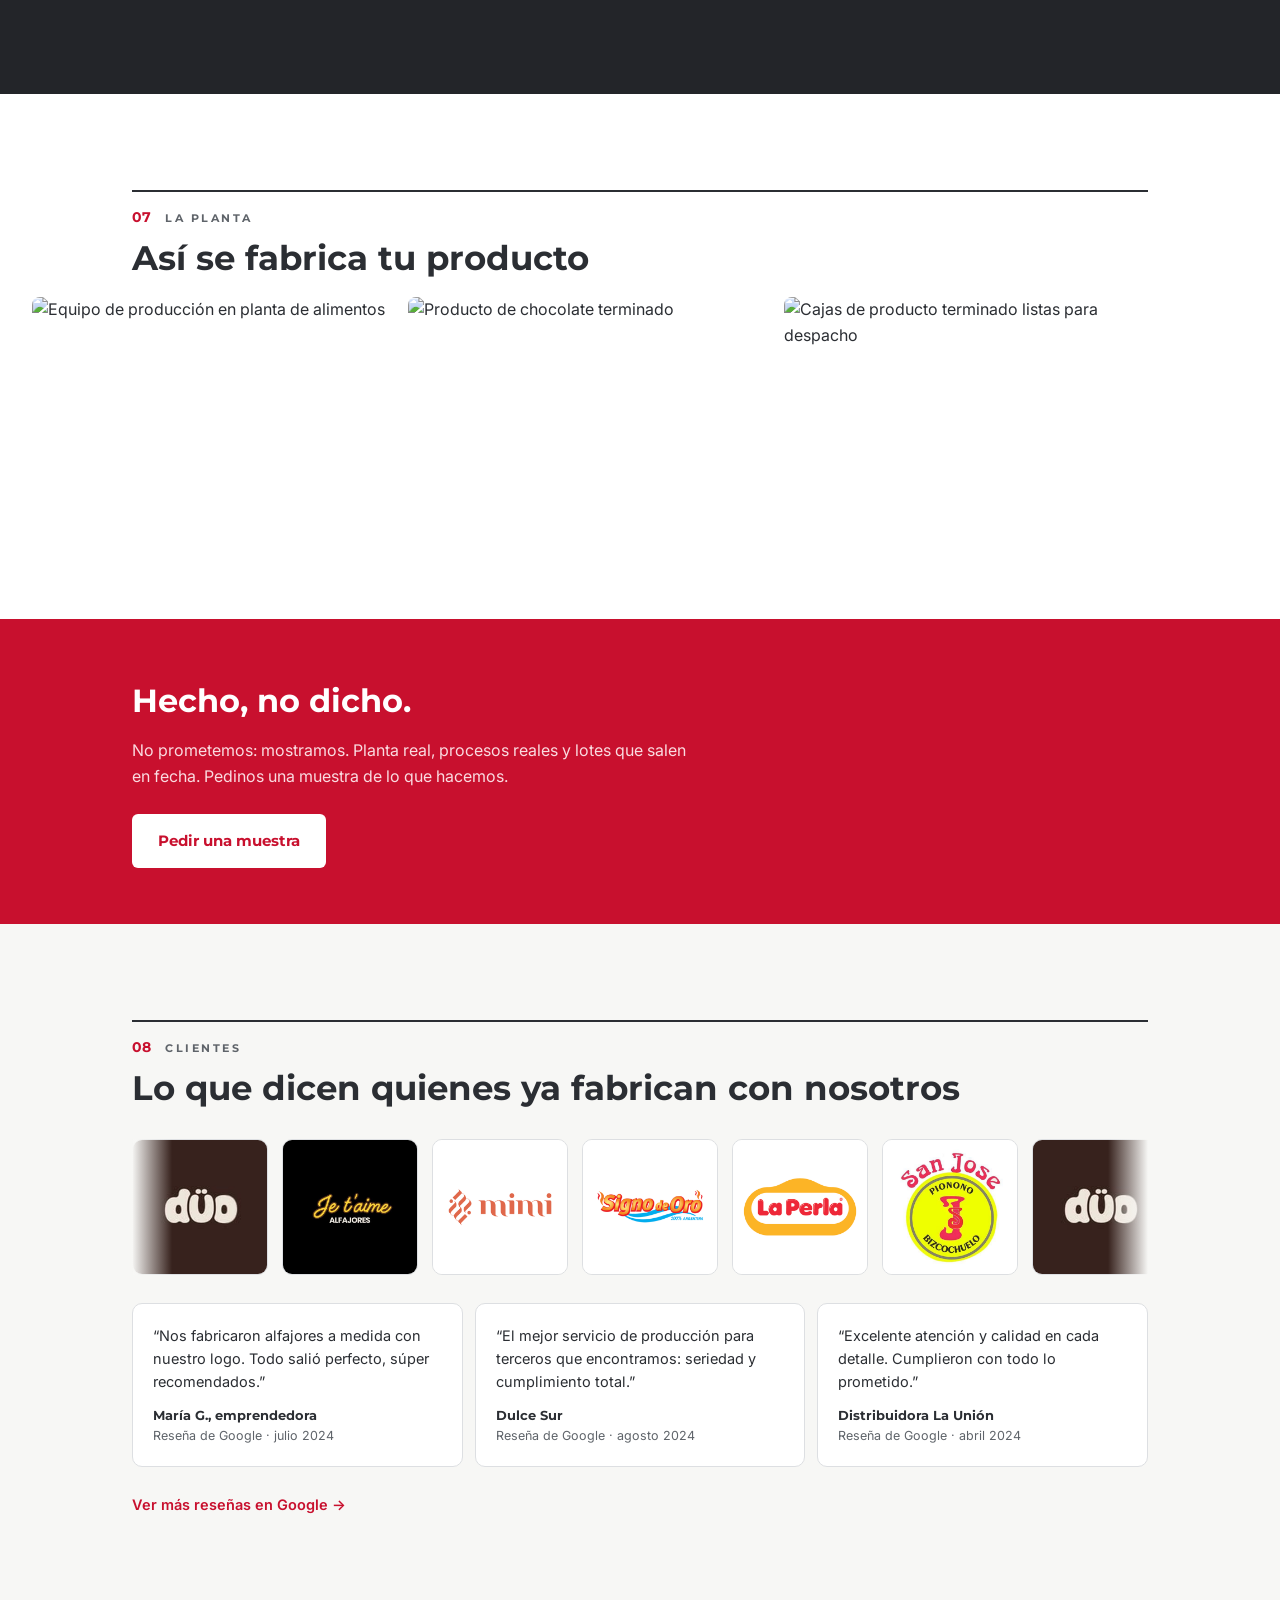
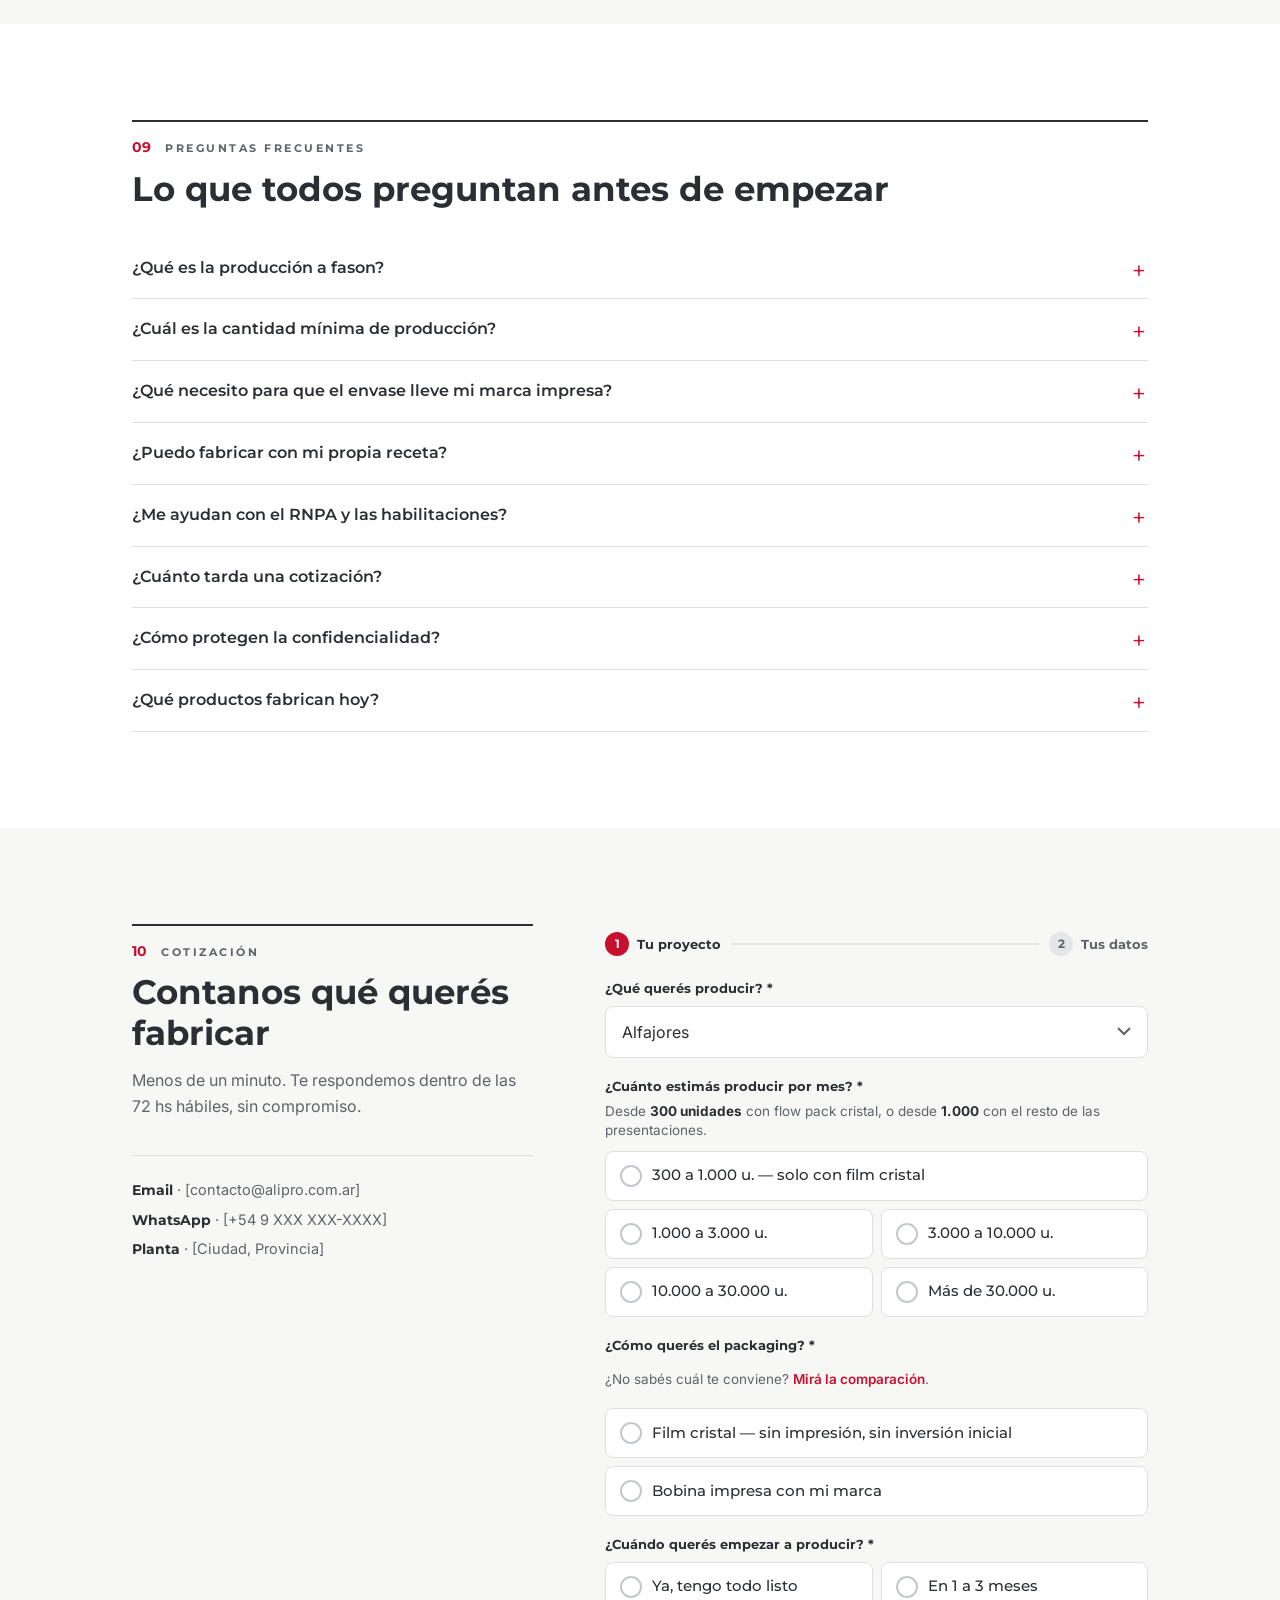
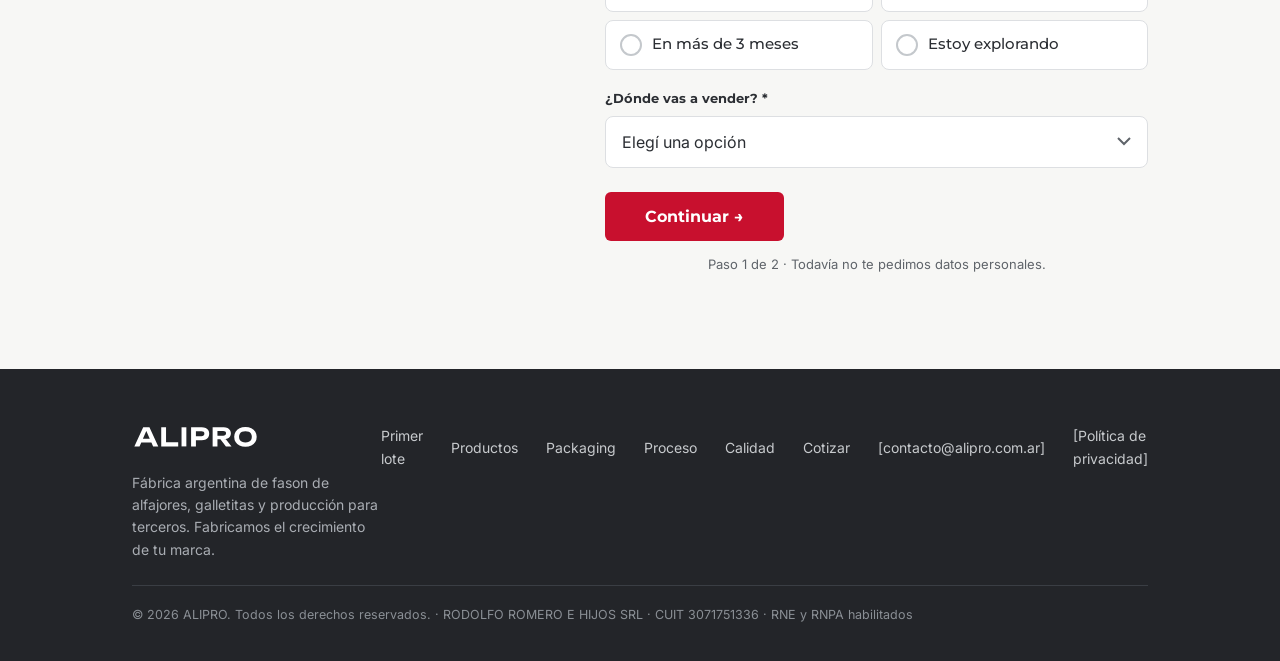
==== commit c32d69ad: "SEO: canonicas al dominio con www, robots.txt y sitemap.xml Las etiquetas canonical y og:url apuntab" ====
--- a/index.html
+++ b/index.html
@@ -7,14 +7,14 @@
 <title>Fason de Alfajores y Producción para Terceros | ALIPRO — Fábrica Argentina</title>
 <meta name="description" content="Fábrica argentina especializada en fason de alfajores, galletitas, piononos y bizcochuelos. Producción para terceros con RNE/RNPA habilitada, BPM y trazabilidad por lote. Desde 300 unidades hasta 100 toneladas mensuales. Cotizá tu producción.">
 <meta name="keywords" content="fason de alfajores,fason de galletitas,producción para terceros,fabricación a fason,maquila de alfajores,fábrica de alfajores argentina,producción con marca propia,tapas para alfajores,fason de piononos,fason de bizcochuelos,pionono para terceros,bizcochuelo marca propia,RNE RNPA">
-<!-- Reemplazar https://alipro.com.ar por el dominio real cuando esté publicado -->
-<link rel="canonical" href="https://alipro.com.ar/">
+<!-- Dominio canónico: SIEMPRE con www. El apex alipro.com.ar redirige acá. -->
+<link rel="canonical" href="https://www.alipro.com.ar/">
 <meta property="og:title" content="ALIPRO — Fason de alfajores y producción para terceros">
 <meta property="og:description" content="Fábrica argentina con RNE/RNPA, BPM y trazabilidad por lote. Desde 300 unidades por lote hasta 100 ton/mes.">
 <meta property="og:type" content="website">
 <meta property="og:locale" content="es_AR">
-<meta property="og:url" content="https://alipro.com.ar/">
-<meta property="og:image" content="https://alipro.com.ar/og-alipro.jpg">
+<meta property="og:url" content="https://www.alipro.com.ar/">
+<meta property="og:image" content="https://www.alipro.com.ar/og-alipro.jpg">
 <meta property="og:image:width" content="1200">
 <meta property="og:image:height" content="630">
 <meta name="twitter:card" content="summary_large_image">
@@ -23,9 +23,10 @@
 <link rel="preconnect" href="https://fonts.googleapis.com">
 <link rel="preconnect" href="https://fonts.gstatic.com" crossorigin>
 <link rel="preconnect" href="https://images.unsplash.com">
+<link rel="preload" as="image" imagesrcset="hero-alfajor-480.webp 480w, hero-alfajor-720.webp 720w, hero-alfajor-1000.webp 1000w, hero-alfajor-1400.webp 1400w" imagesizes="(min-width:880px) 38vw, 76vw" fetchpriority="high">
 <link href="https://fonts.googleapis.com/css2?family=Montserrat:wght@600;700&family=Inter:wght@400;500;600;700&display=swap" rel="stylesheet">
 <script type="application/ld+json">
-{"@context":"https://schema.org","@type":"Organization","name":"ALIPRO","legalName":"RODOLFO ROMERO E HIJOS SRL","description":"Fábrica argentina de fason de alfajores, galletitas, piononos, bizcochuelos y producción de alimentos para terceros","email":"contacto@alipro.com.ar","areaServed":"AR"}
+{"@context":"https://schema.org","@type":"Organization","name":"ALIPRO","url":"https://www.alipro.com.ar/","legalName":"RODOLFO ROMERO E HIJOS SRL","description":"Fábrica argentina de fason de alfajores, galletitas, piononos, bizcochuelos y producción de alimentos para terceros","email":"contacto@alipro.com.ar","areaServed":"AR"}
 </script>
 <style>
 :root{--rojo:#C8102E;--rojo-osc:#A80D26;--carbon:#232529;--tinta:#2B2E33;--gris:#5F646A;--linea:#DDDFE2;--hueso:#F7F7F5}
@@ -59,10 +60,22 @@
 .hero .ghost{color:#fff !important;border-color:rgba(255,255,255,.55)}
 .hero .ghost:hover{background:rgba(255,255,255,.1)}
 .hero .certs{display:flex;gap:18px;flex-wrap:wrap;margin-top:28px;padding-top:18px;border-top:1px solid rgba(255,255,255,.22);font-size:12.5px;letter-spacing:1px;text-transform:uppercase;color:#B4B8BD;font-weight:600}
-.hero .foto{margin-top:36px;border-radius:10px;overflow:hidden;position:relative}
-.hero .foto img{aspect-ratio:4/3;object-fit:cover;width:100%}
-.hero .badge{position:absolute;left:12px;bottom:12px;background:#fff;color:var(--tinta);border-radius:8px;padding:10px 14px;font-size:12.5px;line-height:1.35}
-.hero .badge b{font-family:'Montserrat',Arial,sans-serif;font-weight:700;color:var(--rojo);font-size:17px;display:block}
+/* Escena del hero: tarjeta blanca sobre carbón (manual §6.3), foto real sobre blanco, wordmark chico en rojo sobre blanco (§5.3). Sin efectos ni movimiento (§4). */
+.hero .foto{margin-top:36px;position:relative;border-radius:12px;overflow:hidden;background:#fff;aspect-ratio:4/3;isolation:isolate}
+.hero .marca{position:absolute;right:16px;top:16px;width:100px;height:auto;pointer-events:none}
+.hero .alfajor{position:absolute;left:48%;top:57%;width:76%;height:auto;transform:translate(-50%,-50%);mix-blend-mode:multiply}
+.hero .chip{position:absolute;background:#fff;color:var(--tinta);border:1px solid var(--linea);border-radius:8px;padding:8px 12px;font-size:12px;line-height:1.35;box-shadow:0 6px 18px rgba(43,46,51,.10)}
+.hero .chip b{font-family:'Montserrat',Arial,sans-serif;font-weight:700;color:var(--rojo);font-size:15px;display:block}
+.hero .chip small{display:block;font-size:10.5px;letter-spacing:1.2px;text-transform:uppercase;color:var(--gris);font-weight:600}
+.hero .tag{left:14px;top:14px;border:1.5px dashed var(--rojo)}
+.hero .tag b{font-size:14px;letter-spacing:2.2px;display:flex;align-items:center;gap:8px;margin-top:2px}
+.hero .tag b::before{content:"";width:10px;height:10px;background:var(--rojo);border-radius:2px;flex:none}
+.hero .spec{display:none;right:14px;bottom:14px}
+.hero .spec ul{list-style:none;margin:6px 0 0;padding:0;font-weight:500}
+.hero .spec li{display:flex;gap:7px;align-items:center;padding:2px 0}
+.hero .spec li::before{content:"";width:6px;height:6px;border-radius:50%;background:var(--rojo);flex:none}
+.hero .badge{right:14px;bottom:14px}
+@media(min-width:600px){.hero .alfajor{left:50%;width:76%;top:56%}.hero .spec{display:block}.hero .tag{left:18px;top:18px}.hero .badge{left:18px;right:auto;bottom:18px}.hero .spec{right:18px;bottom:18px}}
 section{padding:64px 0;scroll-margin-top:70px}
 .shead{display:flex;align-items:baseline;gap:14px;border-top:2px solid var(--tinta);padding-top:14px;margin-bottom:8px}
 .shead .num{font-size:14px}
@@ -258,8 +271,14 @@
 nav .btn{padding:12px 22px;font-size:14px}
 .hero .in{display:grid;grid-template-columns:1.05fr .95fr;gap:64px;align-items:center;padding:80px 32px 84px}
 .hero .ctas{flex-direction:row;gap:14px}
-.hero .foto{margin-top:0}
-.hero .foto img{aspect-ratio:4/3.4}
+.hero .foto{margin-top:0;aspect-ratio:1/1;border-radius:14px}
+.hero .alfajor{width:84%;top:53%}
+.hero .marca{width:120px;right:24px;top:24px}
+.hero .tag{left:22px;top:22px}
+.hero .spec{right:22px;bottom:22px}
+.hero .badge{left:22px;bottom:22px}
+.hero .chip{padding:12px 16px;font-size:13px}
+.hero .chip b{font-size:17px}
 section{padding:96px 0}
 .stats{grid-template-columns:repeat(4,1fr)}
 .stat{padding:28px 20px 28px 0}
@@ -330,9 +349,12 @@
 </div>
 <div class="certs"><span>Desde 300 u. por lote</span><span>RNE habilitado</span><span>RNPA</span><span>BPM</span><span>NDA</span></div>
 </div>
-<div class="foto">
-<img src="https://images.unsplash.com/photo-1651525670099-f828fb5478a5?q=80&auto=format&fit=crop&w=760" srcset="https://images.unsplash.com/photo-1651525670099-f828fb5478a5?q=80&auto=format&fit=crop&w=480 480w, https://images.unsplash.com/photo-1651525670099-f828fb5478a5?q=80&auto=format&fit=crop&w=760 760w, https://images.unsplash.com/photo-1651525670099-f828fb5478a5?q=80&auto=format&fit=crop&w=1100 1100w, https://images.unsplash.com/photo-1651525670099-f828fb5478a5?q=80&auto=format&fit=crop&w=1600 1600w" sizes="(min-width:880px) 47vw, 100vw" alt="Planta de producción de alimentos con maquinaria industrial" fetchpriority="high" decoding="async">
-<div class="badge">Capacidad productiva<b>100 ton/mes</b></div>
+<div class="foto" role="img" aria-label="Alfajor bañado en chocolate con relleno de dulce de leche fabricado por ALIPRO, con etiqueta lista para tu marca">
+<svg class="marca" viewBox="0 0 5021 930" aria-hidden="true" focusable="false"><g fill="#C8102E" transform="translate(90,840)"><path d="M208 -151V-304H726V-151ZM594 -750 940 0H739L442 -671H500L204 0H2L349 -750Z"/><path d="M1245.0 -750V-84L1160.0 -167H1722.0V0H1056.0V-750Z"/><path d="M1853.0 -750H2042.0V0H1853.0Z"/><path d="M2643.0 -750Q2735.0 -750 2801.5 -718.5Q2868.0 -687 2903.5 -630.0Q2939.0 -573 2939.0 -497Q2939.0 -421 2903.5 -364.0Q2868.0 -307 2801.5 -275.5Q2735.0 -244 2643.0 -244H2315.0V-397H2633.0Q2687.0 -397 2718.0 -423.5Q2749.0 -450 2749.0 -497Q2749.0 -544 2718.0 -570.5Q2687.0 -597 2633.0 -597H2332.0L2417.0 -685V0H2228.0V-750Z"/><path d="M3204.0 -420H3485.0Q3538.0 -420 3569.0 -444.5Q3600.0 -469 3600.0 -513Q3600.0 -557 3569.0 -581.5Q3538.0 -606 3485.0 -606H3177.0L3262.0 -699V0H3073.0V-750H3510.0Q3594.0 -750 3657.0 -720.0Q3720.0 -690 3755.0 -637.0Q3790.0 -584 3790.0 -513Q3790.0 -443 3755.0 -390.0Q3720.0 -337 3657.0 -307.0Q3594.0 -277 3510.0 -277H3204.0ZM3325.0 -351H3538.0L3814.0 0H3595.0Z"/><path d="M4360.0 16Q4228.0 16 4128.5 -33.0Q4029.0 -82 3974.0 -170.0Q3919.0 -258 3919.0 -375Q3919.0 -492 3974.0 -580.0Q4029.0 -668 4128.5 -717.0Q4228.0 -766 4360.0 -766Q4492.0 -766 4591.5 -717.0Q4691.0 -668 4746.5 -580.0Q4802.0 -492 4802.0 -375Q4802.0 -258 4746.5 -170.0Q4691.0 -82 4591.5 -33.0Q4492.0 16 4360.0 16ZM4360.0 -153Q4438.0 -153 4494.0 -179.5Q4550.0 -206 4580.5 -256.0Q4611.0 -306 4611.0 -375Q4611.0 -444 4580.5 -494.0Q4550.0 -544 4494.0 -570.5Q4438.0 -597 4360.0 -597Q4283.0 -597 4227.0 -570.5Q4171.0 -544 4140.0 -494.0Q4109.0 -444 4109.0 -375Q4109.0 -306 4140.0 -256.0Q4171.0 -206 4227.0 -179.5Q4283.0 -153 4360.0 -153Z"/></g></svg>
+<img class="alfajor" src="hero-alfajor-720.webp" srcset="hero-alfajor-480.webp 480w, hero-alfajor-720.webp 720w, hero-alfajor-1000.webp 1000w, hero-alfajor-1400.webp 1400w" sizes="(min-width:880px) 38vw, 76vw" width="1400" height="848" alt="" fetchpriority="high" decoding="async">
+<div class="chip tag" aria-hidden="true"><small>Etiqueta</small><b>Tu marca</b></div>
+<div class="chip spec" aria-hidden="true"><small>Receta a medida</small><ul><li>Baño de chocolate</li><li>Relleno dulce de leche</li><li>Tapa y formato a elección</li></ul></div>
+<div class="chip badge" aria-hidden="true">Capacidad productiva<b>100 ton/mes</b></div>
 </div>
 </div>
 </header>
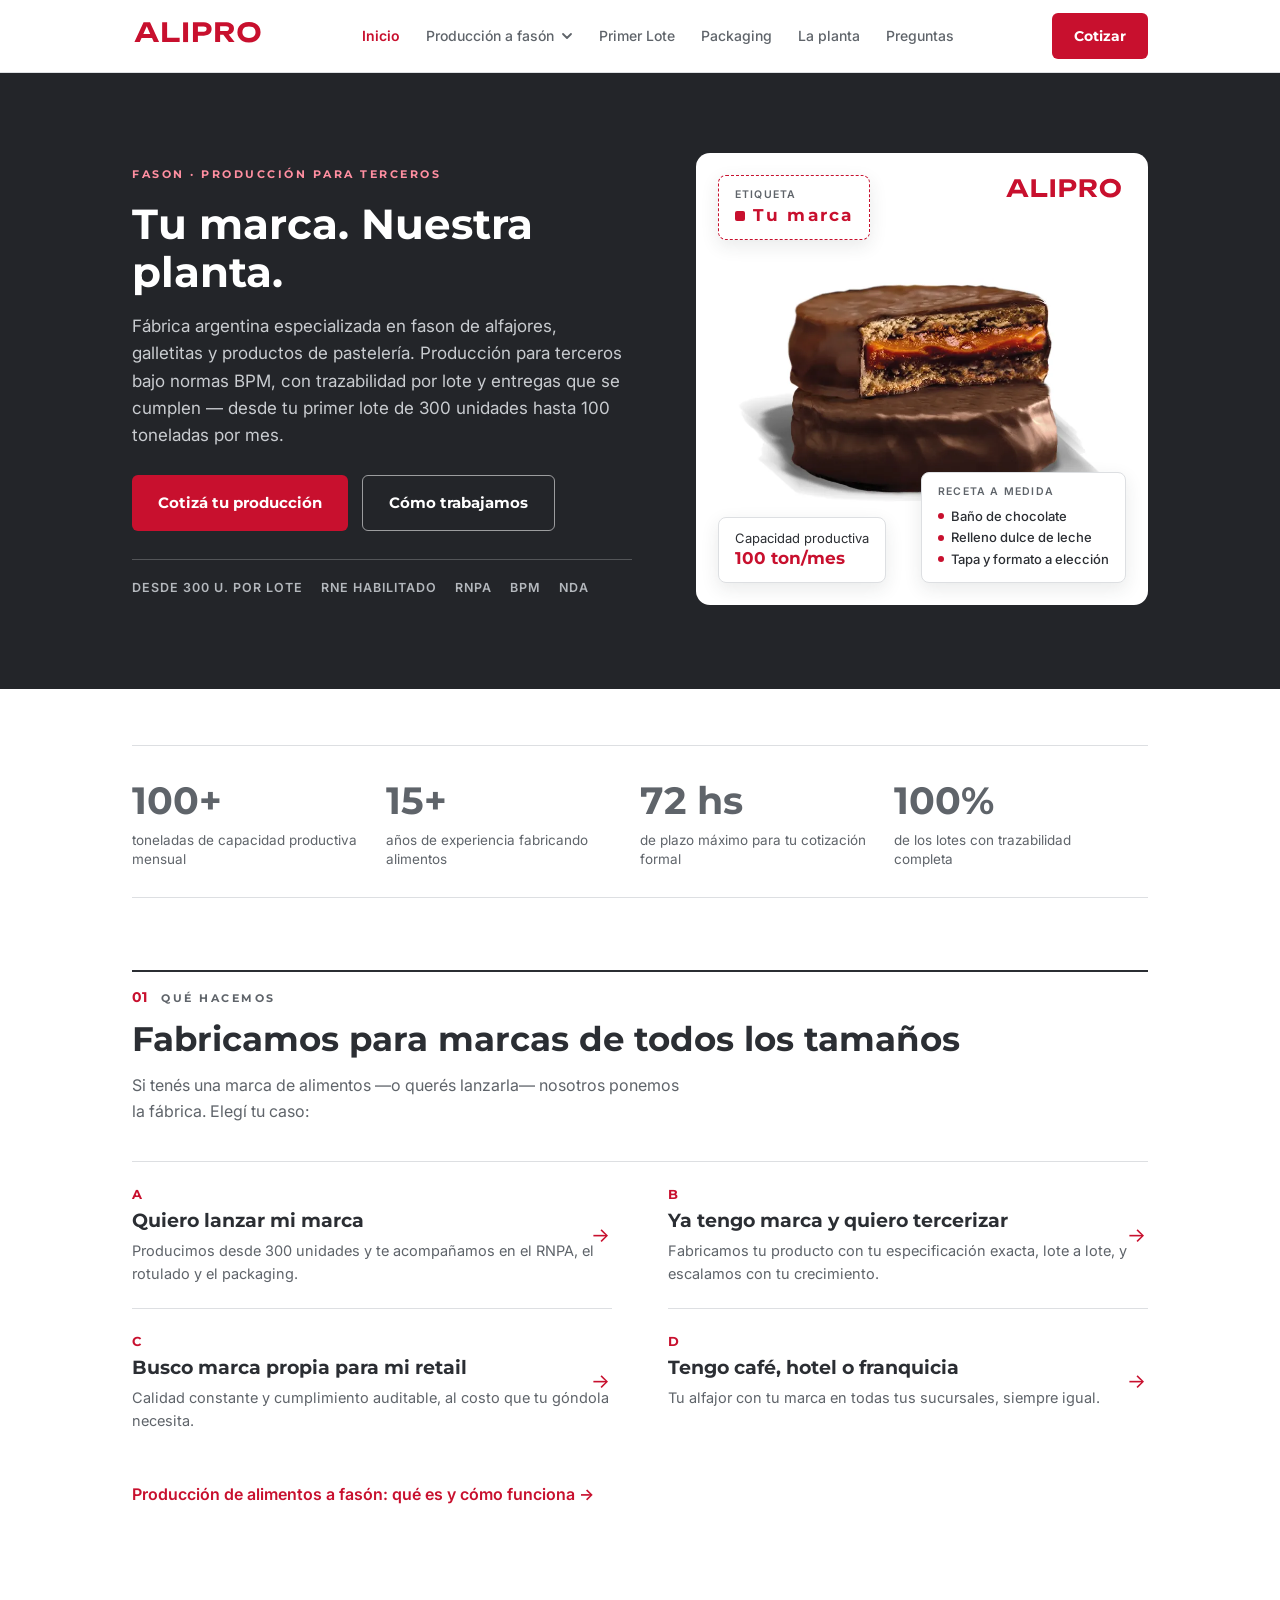
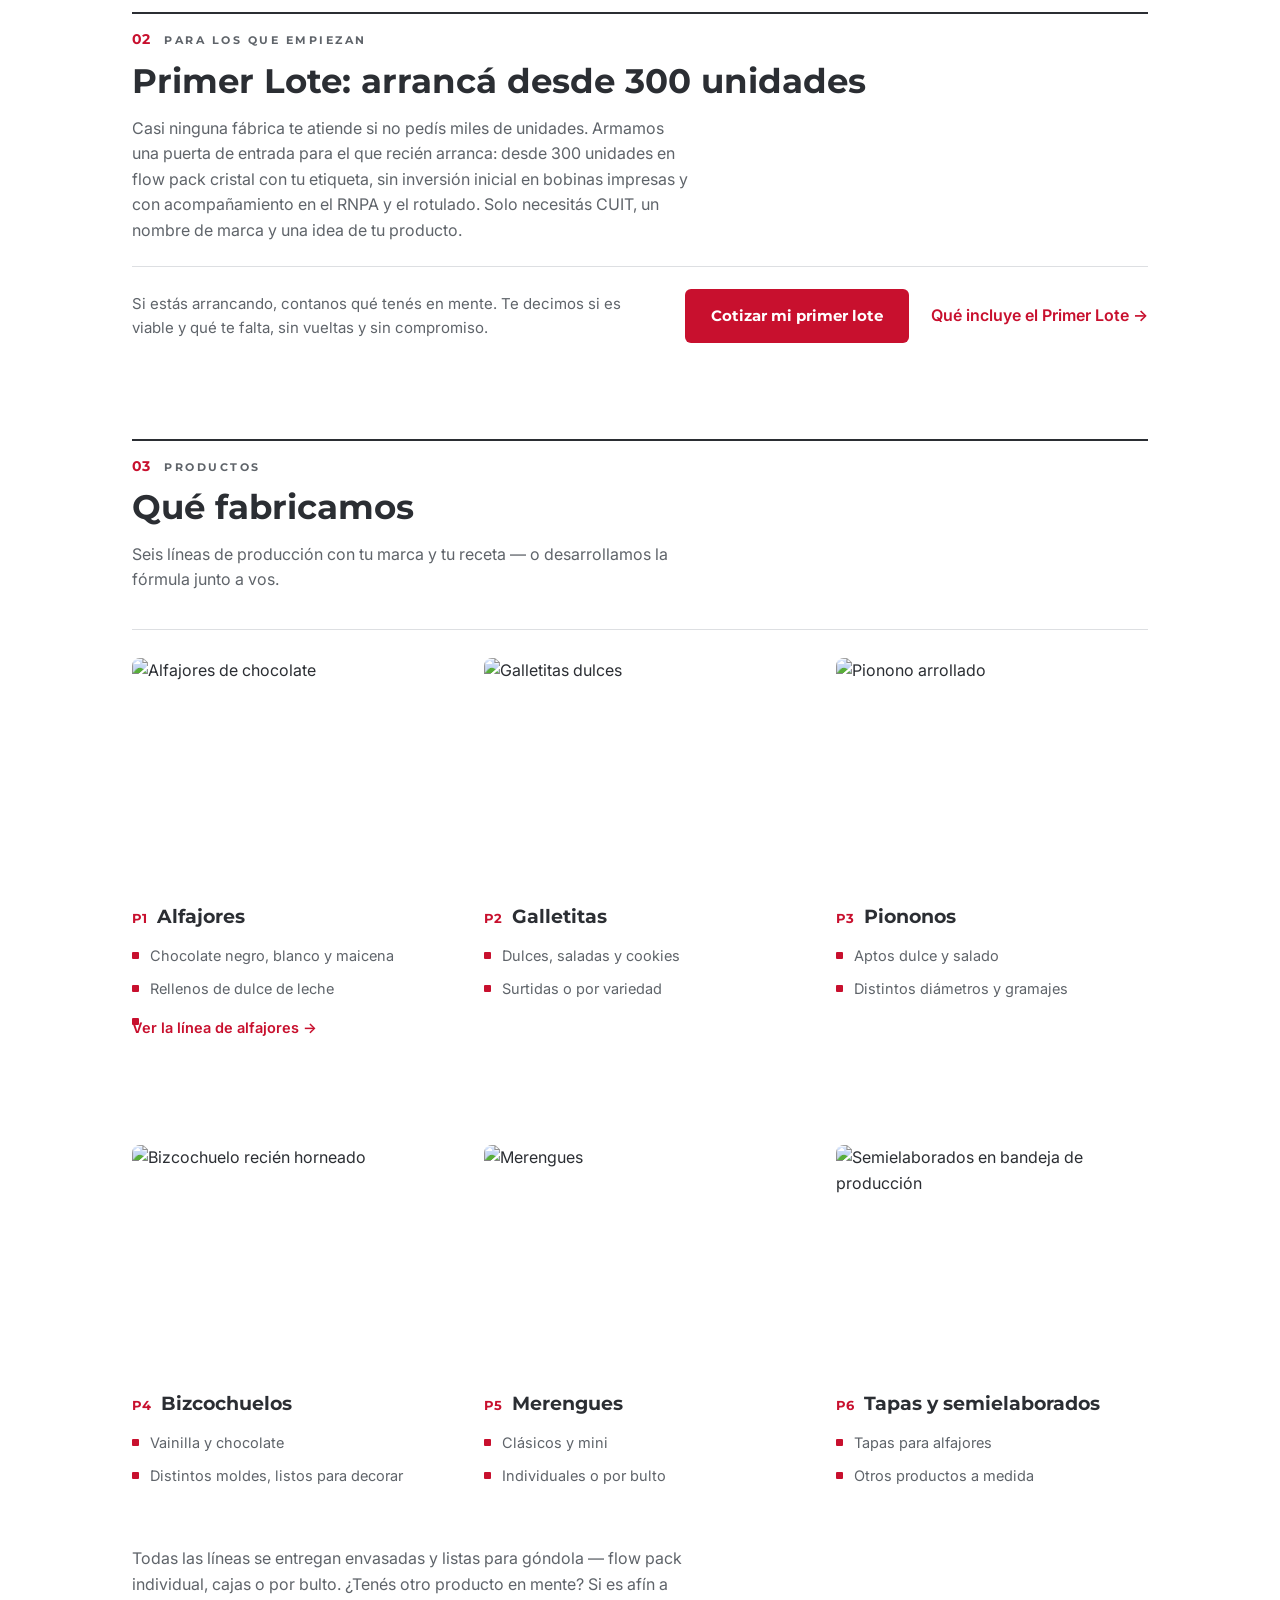
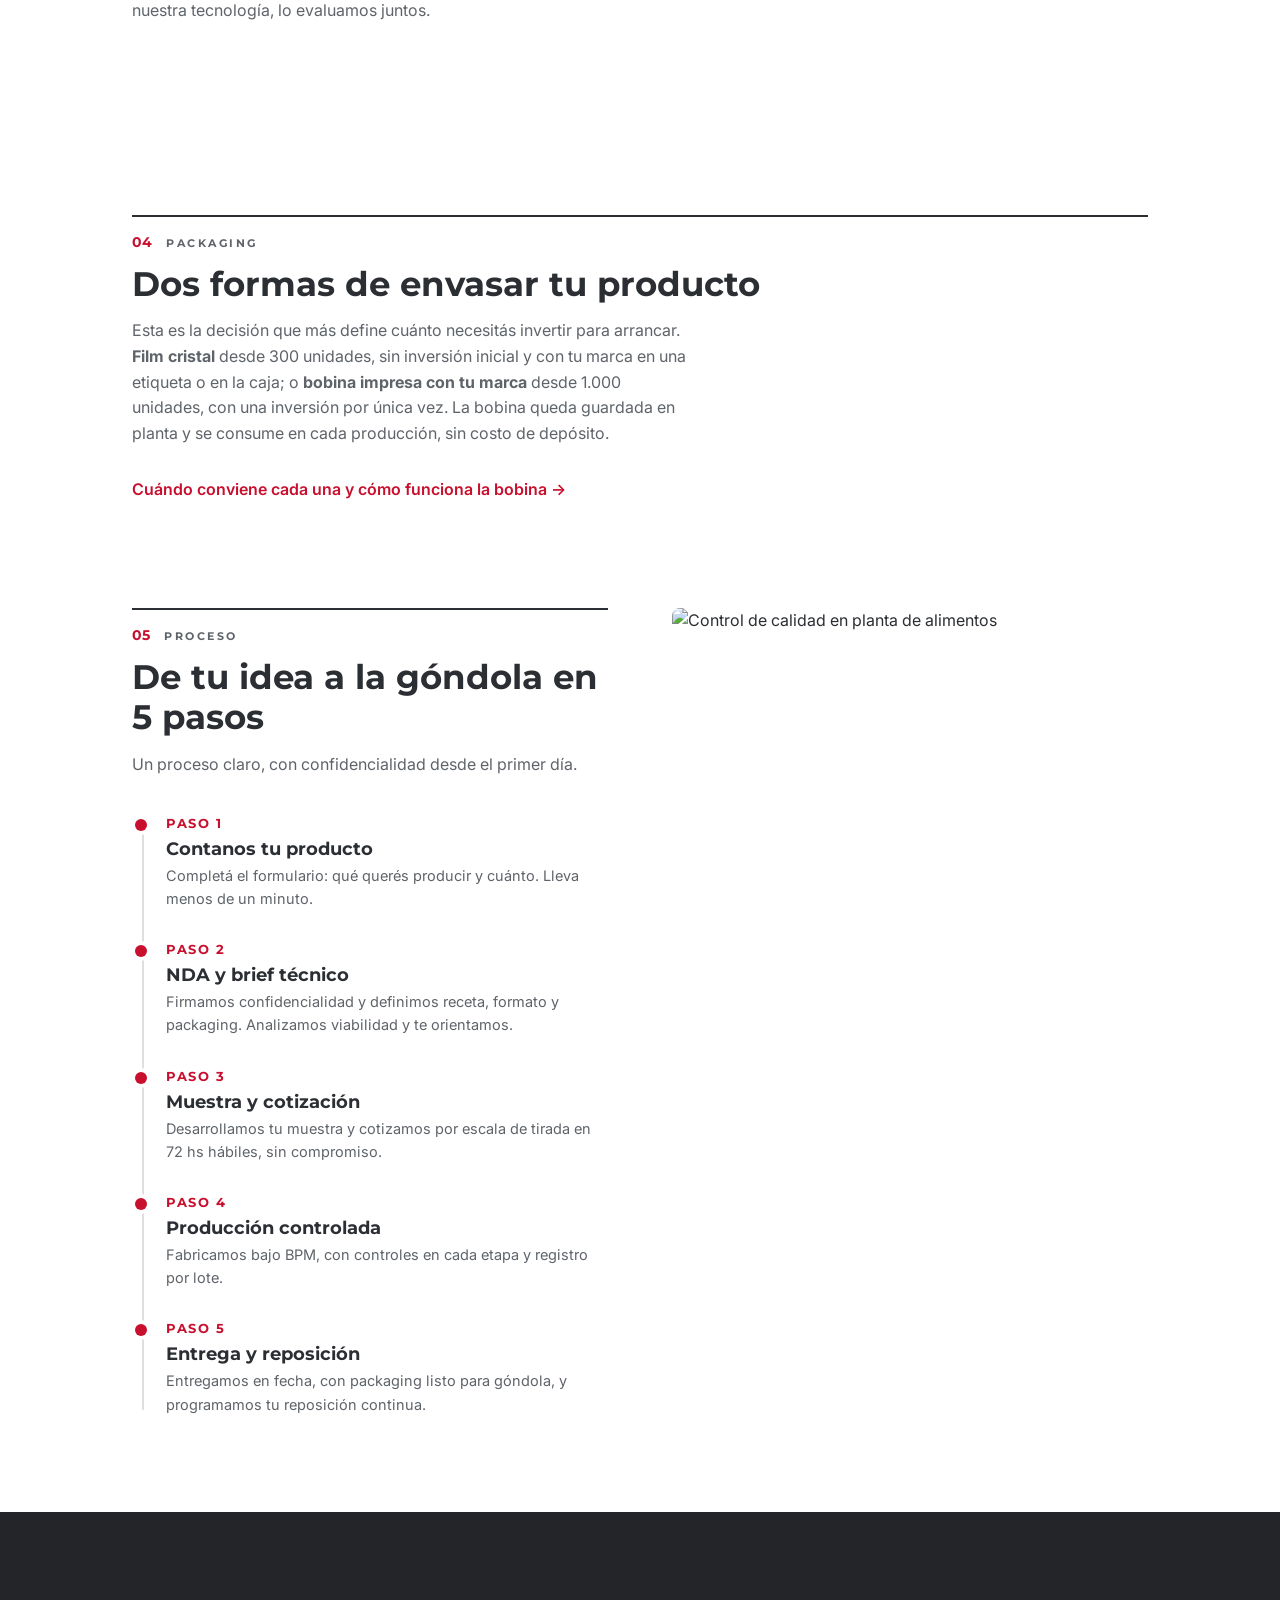
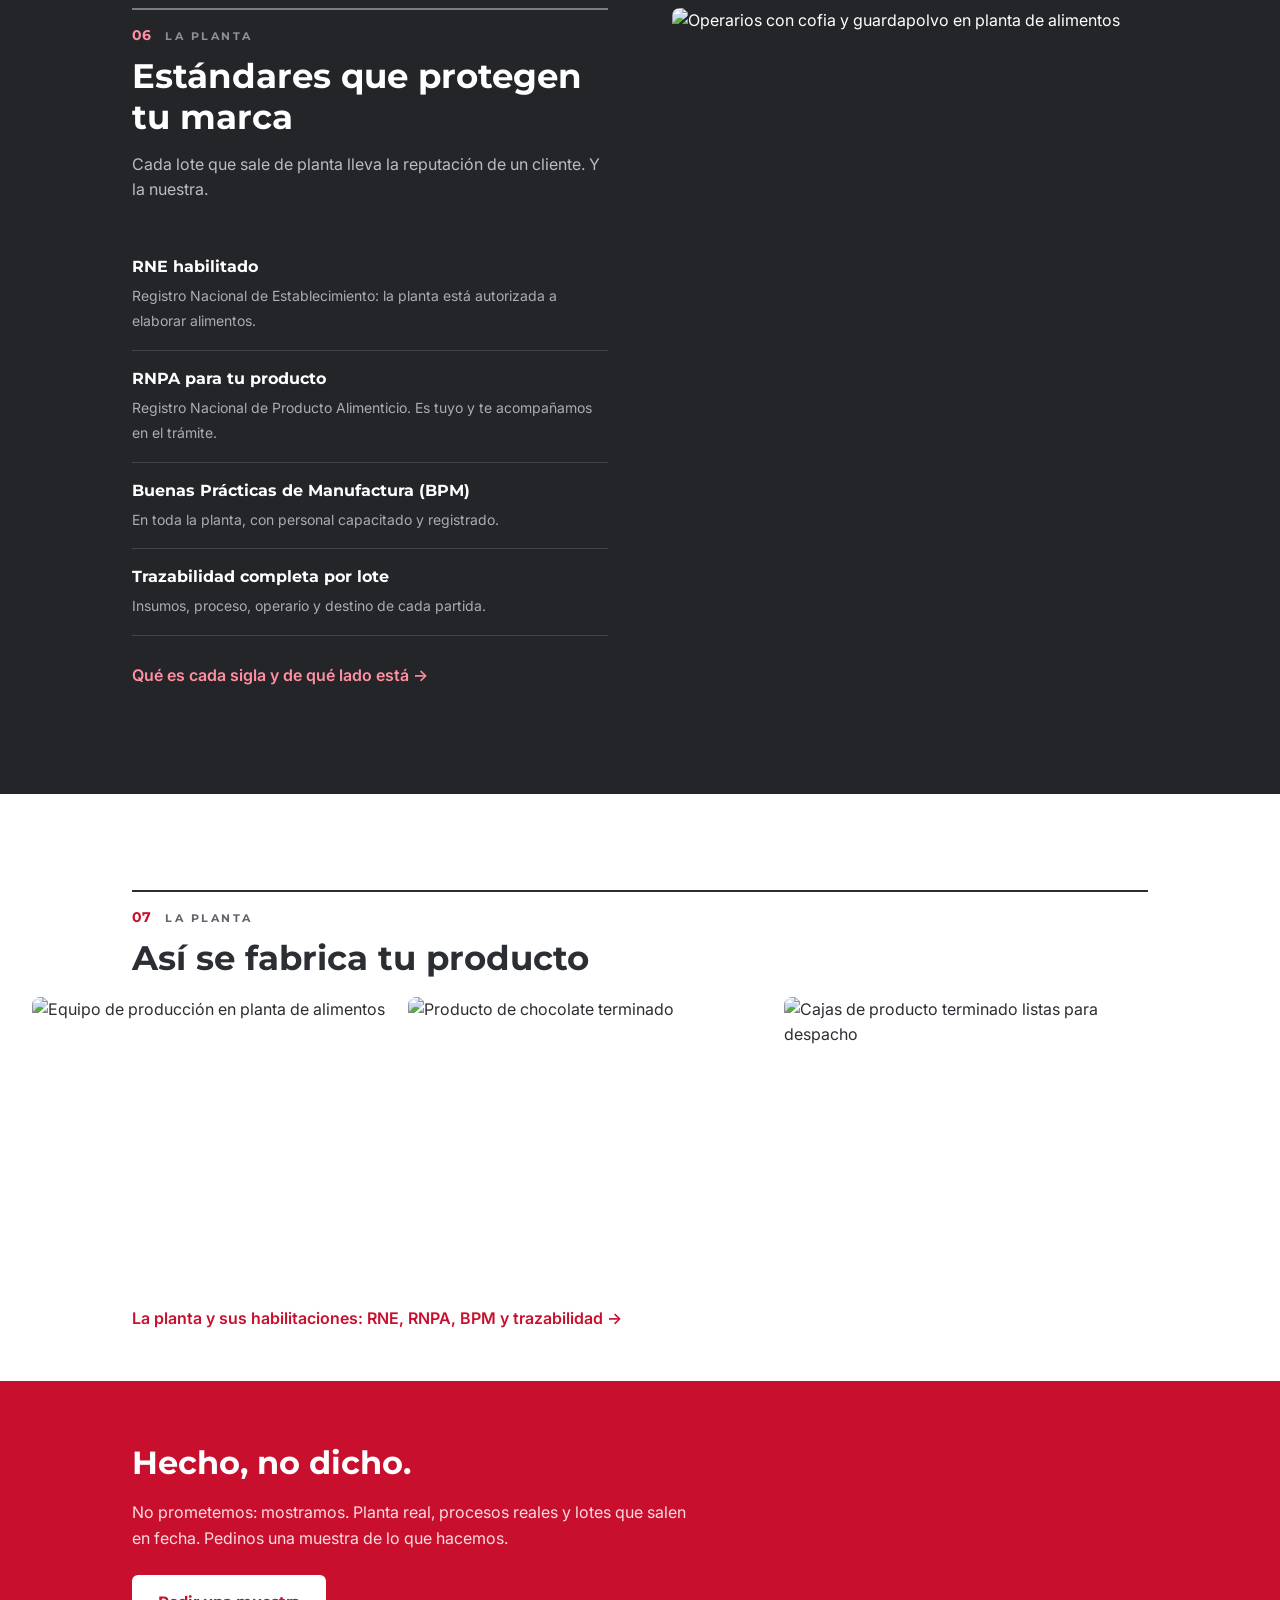
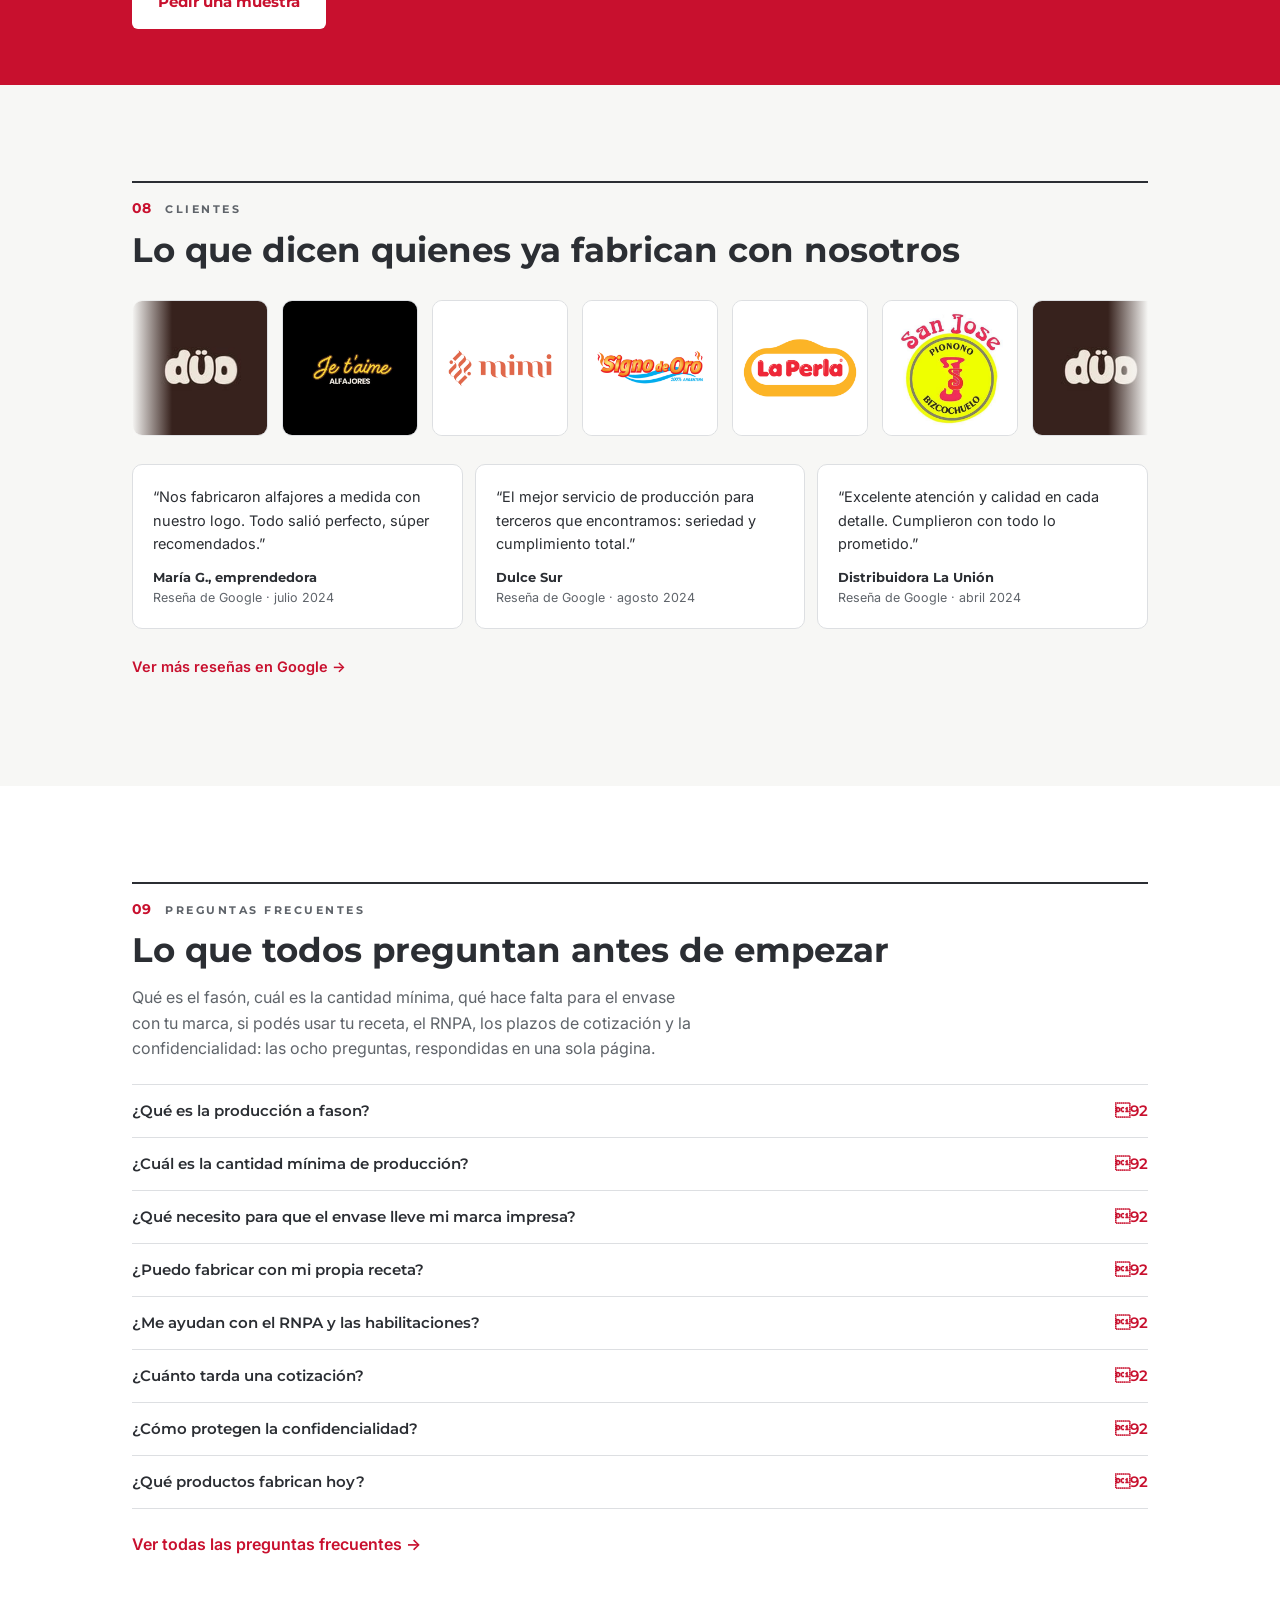
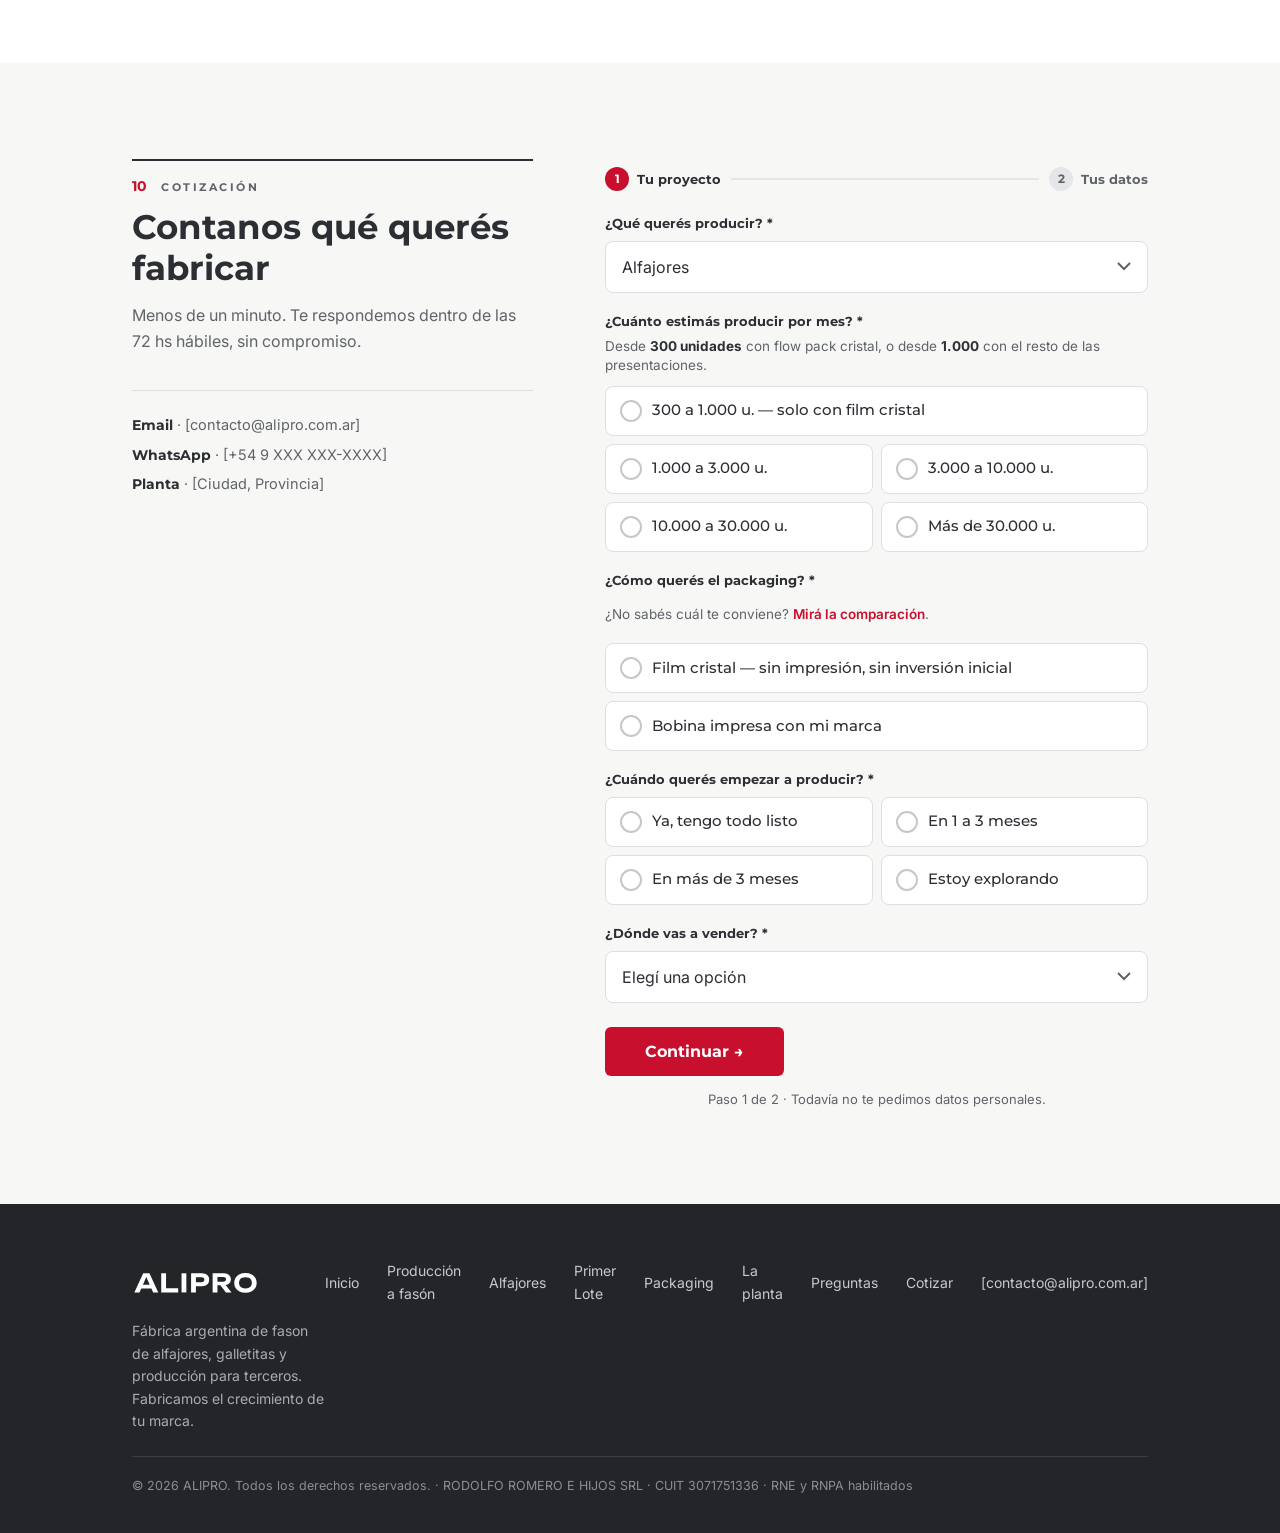
==== commit e1d5bf6e: "Completar el menú: Primer Lote, Packaging, La planta y Preguntas frecuentes - 4 páginas nuevas con e" ====
--- a/index.html
+++ b/index.html
@@ -4,8 +4,8 @@
 <meta charset="UTF-8">
 <meta name="viewport" content="width=device-width, initial-scale=1.0">
 <meta name="facebook-domain-verification" content="7wdovkzi9m7s8g1g5hm9s2j8r14i7a" />
-<title>Fason de Alfajores y Producción para Terceros | ALIPRO — Fábrica Argentina</title>
-<meta name="description" content="Fábrica argentina especializada en fason de alfajores, galletitas, piononos y bizcochuelos. Producción para terceros con RNE/RNPA habilitada, BPM y trazabilidad por lote. Desde 300 unidades hasta 100 toneladas mensuales. Cotizá tu producción.">
+<title>Fasón de alimentos: fabricá tu marca | ALIPRO</title>
+<meta name="description" content="Fabricamos alfajores, galletitas y piononos con tu marca. Planta habilitada con RNE y RNPA, BPM y trazabilidad por lote. Desde 300 unidades. Cotizá en 72 h.">
 <meta name="keywords" content="fason de alfajores,fason de galletitas,producción para terceros,fabricación a fason,maquila de alfajores,fábrica de alfajores argentina,producción con marca propia,tapas para alfajores,fason de piononos,fason de bizcochuelos,pionono para terceros,bizcochuelo marca propia,RNE RNPA">
 <!-- Dominio canónico: SIEMPRE con www. El apex alipro.com.ar redirige acá. -->
 <link rel="canonical" href="https://www.alipro.com.ar/">
@@ -28,38 +28,8 @@
 <script type="application/ld+json">
 {"@context":"https://schema.org","@type":"Organization","name":"ALIPRO","url":"https://www.alipro.com.ar/","legalName":"RODOLFO ROMERO E HIJOS SRL","description":"Fábrica argentina de fason de alfajores, galletitas, piononos, bizcochuelos y producción de alimentos para terceros","email":"contacto@alipro.com.ar","areaServed":"AR"}
 </script>
+<link rel="stylesheet" href="/alipro.css">
 <style>
-:root{--rojo:#C8102E;--rojo-osc:#A80D26;--carbon:#232529;--tinta:#2B2E33;--gris:#5F646A;--linea:#DDDFE2;--hueso:#F7F7F5}
-*{margin:0;padding:0;box-sizing:border-box}
-html{scroll-behavior:smooth;-webkit-text-size-adjust:100%}
-body{font-family:'Inter',Arial,sans-serif;color:var(--tinta);background:#fff;line-height:1.6;font-size:16px}
-img{max-width:100%;display:block}
-a{color:inherit}
-.wrap{max-width:1080px;margin:0 auto;padding:0 20px}
-.kicker{font-family:'Montserrat',Arial,sans-serif;font-weight:700;font-size:11px;letter-spacing:2.5px;text-transform:uppercase;color:var(--rojo)}
-.num{font-family:'Montserrat',Arial,sans-serif;font-weight:700;color:var(--rojo)}
-h1,h2,h3{font-family:'Montserrat',Arial,sans-serif;line-height:1.2;color:var(--tinta)}
-.btn{display:inline-flex;align-items:center;justify-content:center;gap:8px;background:var(--rojo);color:#fff !important;font-family:'Montserrat',Arial,sans-serif;font-weight:700;font-size:15px;padding:15px 26px;border-radius:6px;text-decoration:none;border:none;cursor:pointer;min-height:48px;transition:background .15s}
-.btn:hover{background:var(--rojo-osc)}
-.btn.ghost{background:transparent;color:var(--tinta) !important;border:1.5px solid var(--tinta)}
-.btn.ghost:hover{background:var(--hueso)}
-.btn.inv{background:#fff;color:var(--rojo) !important}
-.btn.inv:hover{background:var(--hueso)}
-nav{position:sticky;top:0;background:#fff;border-bottom:1px solid var(--linea);z-index:60}
-.navi{display:flex;align-items:center;justify-content:space-between;height:60px}
-.navi>a:first-child{display:flex;align-items:center;min-height:44px}
-.navlogo{width:110px}
-.navlinks{display:none}
-nav .btn{padding:10px 16px;font-size:13px;min-height:40px}
-.hero{background:var(--carbon);color:#fff}
-.hero .in{padding:48px 20px 52px}
-.hero .kicker{color:#FF8FA1}
-.hero h1{font-family:'Montserrat',Arial,sans-serif;font-weight:700;color:#fff;font-size:clamp(26px,6.6vw,42px);line-height:1.16;margin:14px 0 16px}
-.hero p{color:#C9CCD0;font-size:17px;max-width:520px;margin-bottom:26px}
-.hero .ctas{display:flex;flex-direction:column;gap:10px}
-.hero .ghost{color:#fff !important;border-color:rgba(255,255,255,.55)}
-.hero .ghost:hover{background:rgba(255,255,255,.1)}
-.hero .certs{display:flex;gap:18px;flex-wrap:wrap;margin-top:28px;padding-top:18px;border-top:1px solid rgba(255,255,255,.22);font-size:12.5px;letter-spacing:1px;text-transform:uppercase;color:#B4B8BD;font-weight:600}
 /* Escena del hero: tarjeta blanca sobre carbón (manual §6.3), foto real sobre blanco, wordmark chico en rojo sobre blanco (§5.3). Sin efectos ni movimiento (§4). */
 .hero .foto{margin-top:36px;position:relative;border-radius:12px;overflow:hidden;background:#fff;aspect-ratio:4/3;isolation:isolate}
 .hero .marca{position:absolute;right:16px;top:16px;width:100px;height:auto;pointer-events:none}
@@ -76,201 +46,16 @@
 .hero .spec li::before{content:"";width:6px;height:6px;border-radius:50%;background:var(--rojo);flex:none}
 .hero .badge{right:14px;bottom:14px}
 @media(min-width:600px){.hero .alfajor{left:50%;width:76%;top:56%}.hero .spec{display:block}.hero .tag{left:18px;top:18px}.hero .badge{left:18px;right:auto;bottom:18px}.hero .spec{right:18px;bottom:18px}}
-section{padding:64px 0;scroll-margin-top:70px}
-.shead{display:flex;align-items:baseline;gap:14px;border-top:2px solid var(--tinta);padding-top:14px;margin-bottom:8px}
-.shead .num{font-size:14px}
-.shead .kicker{color:var(--gris)}
-.stitle{font-size:clamp(24px,5.6vw,34px);font-weight:700;margin:10px 0 14px}
-.slede{color:var(--gris);max-width:560px;margin-bottom:36px}
-.stats{display:grid;grid-template-columns:1fr 1fr;gap:0;border-top:1px solid var(--linea)}
-.stat{padding:22px 4px;border-bottom:1px solid var(--linea)}
-.stat .num{font-size:clamp(26px,6vw,38px);display:block;margin-bottom:4px}
-.stat span{font-size:13.5px;color:var(--gris);line-height:1.4;display:block}
-.seg{border-top:1px solid var(--linea)}
-.segrow{display:block;padding:22px 0;border-bottom:1px solid var(--linea);text-decoration:none;position:relative}
-.segrow .idx{font-family:'Montserrat',Arial,sans-serif;font-weight:700;font-size:13px;color:var(--rojo);display:block;margin-bottom:6px}
-.segrow h3{font-size:19px;margin-bottom:6px;padding-right:36px}
-.segrow p{font-size:14.5px;color:var(--gris);max-width:560px}
-.segrow::after{content:"→";position:absolute;right:2px;top:50%;transform:translateY(-50%);color:var(--rojo);font-size:20px}
-.segrow:active{background:var(--hueso)}
-.prods{border-top:1px solid var(--linea)}
-.prod{padding:24px 0;border-bottom:1px solid var(--linea)}
-.prod h3{font-size:19px;margin-bottom:10px}
-.prod h3 span{font-family:'Montserrat',Arial,sans-serif;font-weight:700;font-size:13px;color:var(--rojo);margin-right:10px}
-.prod li{list-style:none;font-size:14.5px;color:var(--gris);padding:5px 0 5px 18px;position:relative}
-.prod li::before{content:"";position:absolute;left:0;top:13px;width:7px;height:7px;background:var(--rojo);border-radius:1px}
-.prod{text-align:center}
 .prod img{width:100%;max-width:340px;margin:0 auto 14px;border-radius:8px;aspect-ratio:4/3;object-fit:cover;display:block}
 .prod ul li{padding:4px 0}
 .prod ul li::before{display:none}
-.procgrid>img{border-radius:8px;aspect-ratio:4/3;object-fit:cover;width:100%;margin-top:28px}
-.tl{position:relative;padding-left:34px}
-.tl::before{content:"";position:absolute;left:10px;top:6px;bottom:6px;width:2px;background:var(--linea)}
-.paso{position:relative;padding-bottom:30px}
-.paso:last-child{padding-bottom:0}
-.paso::before{content:"";position:absolute;left:-31px;top:5px;width:12px;height:12px;border-radius:50%;background:var(--rojo);box-shadow:0 0 0 4px #fff}
-.paso .pn{font-family:'Montserrat',Arial,sans-serif;font-weight:700;font-size:12.5px;letter-spacing:1.5px;color:var(--rojo);text-transform:uppercase;margin-bottom:4px}
-.paso h3{font-size:17.5px;margin-bottom:5px}
-.paso p{font-size:14.5px;color:var(--gris);max-width:520px}
-.calidad{background:var(--carbon);color:#fff}
-.calidad .shead{border-top-color:rgba(255,255,255,.4)}
-.calidad .stitle{color:#fff}
-.calidad .slede{color:#B9BDC2}
-.calidad img{border-radius:8px;aspect-ratio:16/10;object-fit:cover;width:100%;margin-bottom:28px}
-.qitem{padding:16px 0;border-bottom:1px solid rgba(255,255,255,.14)}
-.qitem:last-child{border-bottom:none}
-.qitem b{font-family:'Montserrat';font-size:15.5px;display:block;margin-bottom:3px}
-.qitem span{font-size:14px;color:#A9ADB3}
-.galwrap{overflow-x:auto;scroll-snap-type:x mandatory;display:flex;gap:12px;padding:4px 20px 12px;-webkit-overflow-scrolling:touch}
-.galwrap img{scroll-snap-align:start;flex:0 0 82%;max-width:360px;border-radius:8px;aspect-ratio:4/3;object-fit:cover}
-.galhint{font-size:12.5px;color:var(--gris);padding:0 20px}
-.banda{background:var(--rojo);color:#fff;padding:56px 0}
-.banda .display{font-family:'Montserrat',Arial,sans-serif;font-weight:700;font-size:clamp(21px,5.4vw,32px);margin-bottom:12px}
-.banda p{color:#FADBE0;max-width:560px;margin-bottom:24px;font-size:16px}
-.marcas{overflow:hidden;position:relative;margin-top:30px}
-.marcas::before,.marcas::after{content:"";position:absolute;top:0;bottom:0;width:40px;z-index:2;pointer-events:none}
-.marcas::before{left:0;background:linear-gradient(90deg,var(--hueso),transparent)}
-.marcas::after{right:0;background:linear-gradient(270deg,var(--hueso),transparent)}
-.mtrack{display:flex;gap:14px;width:max-content;animation:marq 28s linear infinite}
-.marcas:hover .mtrack{animation-play-state:paused}
-.mtile{flex:0 0 auto;width:116px;height:116px;border-radius:10px;overflow:hidden;border:1px solid var(--linea);display:flex;flex-direction:column;align-items:center;justify-content:center;text-align:center}
-.mtile img{width:100%;height:100%;object-fit:cover}
-@keyframes marq{to{transform:translateX(-50%)}}
-@media(min-width:880px){.mtile{width:136px;height:136px}}
-.tests{display:grid;gap:12px;margin-top:28px}
-.test{border:1px solid var(--linea);border-radius:10px;padding:20px;background:#fff}
-.test p{font-size:14.5px;color:var(--tinta)}
-.test .who{font-family:'Montserrat';font-weight:700;font-size:13px;margin-top:12px}
-.test .fecha{font-size:12.5px;color:var(--gris)}
-.testlink{display:inline-flex;align-items:center;margin-top:14px;padding:12px 0;min-height:44px;font-size:14.5px;font-weight:600;color:var(--rojo);text-decoration:none}
-.faq details{border-bottom:1px solid var(--linea)}
-.faq summary{cursor:pointer;padding:18px 30px 18px 0;font-family:'Montserrat',Arial,sans-serif;font-weight:600;font-size:15.5px;list-style:none;position:relative;min-height:44px}
-.faq summary::-webkit-details-marker{display:none}
-.faq summary::after{content:"+";position:absolute;right:2px;top:14px;color:var(--rojo);font-size:24px;font-weight:400}
-.faq details[open] summary::after{content:"–"}
-.faq .a{padding:0 0 18px;color:var(--gris);font-size:15px;max-width:640px}
-.formsec{background:var(--hueso)}
-form{margin-top:30px}
-.fld{margin-bottom:18px}
-label{display:block;font-family:'Montserrat';font-weight:700;font-size:13px;margin-bottom:7px;color:var(--tinta)}
-label .opt{font-weight:500;color:var(--gris);font-size:12.5px}
-input[type=text],input[type=email],input[type=tel],textarea,select{width:100%;padding:15px 16px;border:1.5px solid var(--linea);border-radius:8px;font-family:'Inter',Arial,sans-serif;font-size:16px;color:var(--tinta);background:#fff;min-height:52px}
-select{appearance:none;-webkit-appearance:none;background-image:url("data:image/svg+xml,%3Csvg xmlns='http://www.w3.org/2000/svg' width='14' height='9'%3E%3Cpath d='M1 1l6 6 6-6' stroke='%235F646A' stroke-width='2' fill='none'/%3E%3C/svg%3E");background-repeat:no-repeat;background-position:right 16px center;padding-right:42px;cursor:pointer}
-input:focus,textarea:focus,select:focus{outline:none;border-color:var(--rojo)}
-textarea{resize:vertical;min-height:90px}
-.pills{display:grid;grid-template-columns:1fr 1fr;gap:8px}
-.pills.col1{grid-template-columns:1fr}
-.pills label{display:block;margin:0}
-.pills input{position:absolute;opacity:0;pointer-events:none}
-.pills span{display:flex;align-items:center;gap:10px;width:100%;padding:13px 14px;border:1.5px solid var(--linea);border-radius:8px;font-size:14.5px;font-weight:500;color:var(--tinta);background:#fff;cursor:pointer;min-height:50px;line-height:1.3;transition:border-color .12s,background .12s}
-.pills span::before{content:"";flex:0 0 18px;width:18px;height:18px;border:2px solid #C4C8CC;border-radius:50%;background:#fff;transition:border .12s}
-.pills span:hover{border-color:#B7BBBF}
-.pills input:checked + span{border-color:var(--rojo);background:#FCF1F3}
-.pills input:checked + span::before{border:5.5px solid var(--rojo)}
-.pills input:focus-visible + span{outline:2px solid var(--rojo);outline-offset:2px}
-.fsubmit{width:100%;font-size:16px;margin-top:6px}
-.fnote{font-size:13px;color:var(--gris);margin-top:14px;text-align:center;line-height:1.45}
-.fok{display:none;background:#EAF6EE;border:1px solid #BFE3CB;color:#1D6B37;border-radius:8px;padding:16px;margin-top:16px;font-size:15px}
-/* --- formulario en 2 pasos --- */
-.fprog{display:flex;align-items:center;gap:10px;margin-bottom:22px}
-.fprog .st{display:flex;align-items:center;gap:8px;font-family:'Montserrat',Arial,sans-serif;font-weight:700;font-size:13px;color:var(--gris);white-space:nowrap}
-.fprog .st b{display:flex;align-items:center;justify-content:center;width:24px;height:24px;border-radius:50%;background:#E4E6E8;color:var(--gris);font-size:12px;flex:0 0 24px}
-.fprog .st.on{color:var(--tinta)}
-.fprog .st.on b{background:var(--rojo);color:#fff}
-.fprog .bar{flex:1;height:2px;background:#E4E6E8;min-width:16px}
-.fstep[hidden]{display:none}
-.hp{position:absolute!important;left:-9999px;top:auto;width:1px;height:1px;overflow:hidden}
-.err{display:none;color:var(--rojo);font-size:13.5px;margin-top:7px;font-weight:600;line-height:1.4}
-.fld.bad .err{display:block}
-.fld.bad input,.fld.bad select,.fld.bad textarea{border-color:var(--rojo)}
-.fld.bad .pills span{border-color:#EFB3BE}
-.moq{font-size:13.5px;color:var(--gris);margin:-2px 0 10px;line-height:1.45}
-.moq b{color:var(--tinta)}
-.fnav{display:flex;gap:10px;margin-top:6px;align-items:stretch}
-.fnav .fsubmit{margin-top:0}
-.btn.back{background:transparent;color:var(--gris) !important;border:1.5px solid var(--linea);flex:0 0 auto;padding:15px 20px}
-.btn.back:hover{background:#EEEEEC}
-/* --- packaging: comparación + infografía de bobina --- */
-.packgrid{display:grid;gap:14px;border-top:1px solid var(--linea);padding-top:26px}
-.packcard{border:1px solid var(--linea);border-radius:10px;padding:22px;background:#fff}
-.packcard.hi{border-color:var(--rojo);border-width:1.5px}
-.ptag{font-family:'Montserrat',Arial,sans-serif;font-weight:700;font-size:11px;letter-spacing:1.6px;text-transform:uppercase;color:var(--rojo);display:block;margin-bottom:8px}
-.packcard h3{font-size:19px;margin-bottom:8px}
-.pdesc{font-size:14.5px;color:var(--gris);margin-bottom:14px}
-.packcard ul,.plcard ul{list-style:none}
-.packcard li,.plcard li{font-size:14.5px;padding:6px 0 6px 26px;position:relative;color:var(--tinta);line-height:1.45}
-.packcard li::before,.plcard li::before{position:absolute;top:6px;font-weight:700;font-family:'Montserrat',Arial,sans-serif}
-.packcard li.yes::before,.plcard li.yes::before{content:"\2713";color:#1D8A46;left:2px}
-.packcard li.no::before,.plcard li.no::before{content:"!";color:var(--rojo);left:7px}
-.bobina{margin-top:30px;background:var(--carbon);border-radius:12px;padding:26px 22px;color:#fff}
-.bhead{font-family:'Montserrat',Arial,sans-serif;font-weight:700;font-size:17px;margin-bottom:22px;color:#fff}
-.bsteps{display:grid;gap:20px}
-.bstep{position:relative;padding-left:44px}
-.bn{position:absolute;left:0;top:0;width:32px;height:32px;border-radius:50%;background:var(--rojo);color:#fff;font-family:'Montserrat',Arial,sans-serif;font-weight:700;font-size:14px;display:flex;align-items:center;justify-content:center}
-.bstep b{font-family:'Montserrat',Arial,sans-serif;font-size:15px;display:block;margin-bottom:4px;padding-top:5px;color:#fff}
-.bstep .bt{font-size:14px;color:#A9ADB3;display:block;line-height:1.5}
-.bnota{font-size:13.5px;color:#B9BDC2;margin-top:24px;padding-top:18px;border-top:1px solid rgba(255,255,255,.16);line-height:1.55}
-.bnota b{color:#fff;font-family:'Montserrat',Arial,sans-serif}
-/* --- Primer Lote --- */
-.plgrid{display:grid;gap:14px;border-top:1px solid var(--linea);padding-top:26px}
-.plcard{border:1px solid var(--linea);border-radius:10px;padding:22px;background:var(--hueso)}
-.plcard li b{font-family:'Montserrat',Arial,sans-serif;color:var(--tinta)}
-.plcta{margin-top:26px;padding-top:22px;border-top:1px solid var(--linea);display:flex;flex-direction:column;gap:16px;align-items:flex-start}
-.plcta p{font-size:15px;color:var(--gris);max-width:540px}
-/* --- regla: menos de 1.000 solo con cristal --- */
-.pills label.off span{opacity:.5;cursor:not-allowed;background:#F4F4F2}
-.pills label.off span::before{border-color:#D6D9DC}
-.pills.wide1 label:first-child{grid-column:1/-1}
-.notachico{background:#FFF6E8;border:1px solid #F0D9AE;border-radius:8px;padding:12px 14px;font-size:13.5px;color:#6B4E16;line-height:1.5;margin:-6px 0 18px}
-.notachico[hidden]{display:none}
-.notachico b{font-family:'Montserrat',Arial,sans-serif}
-/* --- aviso de bobina dentro del formulario --- */
-.avisobob{border:1.5px solid var(--rojo);background:#FCF1F3;border-radius:10px;padding:18px;margin:-6px 0 18px}
-.avisobob[hidden]{display:none}
-.avisobob>b{display:block;font-family:'Montserrat',Arial,sans-serif;font-size:14.5px;margin-bottom:8px;color:var(--rojo)}
-.avisobob p{font-size:14px;color:var(--tinta);margin-bottom:14px;line-height:1.55}
-.avisobob p b{font-family:'Montserrat',Arial,sans-serif}
-.montobob{background:#fff;border:1px solid #F0C2CB;border-radius:8px;padding:13px 14px;line-height:1.5}
-.montobob b{font-family:'Montserrat',Arial,sans-serif;color:var(--rojo)}
-.montobob .ref{display:block;margin-top:7px;font-size:13px;color:var(--gris)}
-.chk{display:flex;gap:10px;align-items:flex-start;font-family:'Inter',Arial,sans-serif;font-size:14px;font-weight:500;letter-spacing:0;text-transform:none;color:var(--tinta);cursor:pointer;margin:0;line-height:1.45}
-.chk input{flex:0 0 20px;width:20px;height:20px;margin-top:1px;accent-color:var(--rojo);cursor:pointer}
-.avisobob.bad{background:#F9E3E7}
-.avisobob.bad .err{display:block}
-.packlink{font-size:13.5px;color:var(--gris);margin:-4px 0 6px}
-.packlink a{display:inline-block;padding:11px 0}
-.packlink a{color:var(--rojo);font-weight:600;text-decoration:none}
-/* --- botonera flotante --- */
-.floatstack{position:fixed;right:14px;bottom:calc(14px + env(safe-area-inset-bottom));z-index:70;display:flex;flex-direction:column;gap:10px;align-items:flex-end;transition:opacity .2s}
-.floatstack.oculto{opacity:0;pointer-events:none}
-.floatstack .btn{padding:13px 22px;font-size:14px;border-radius:28px;box-shadow:0 6px 18px rgba(200,16,46,.38)}
-.wabtn{display:flex;align-items:center;justify-content:center;width:54px;height:54px;border-radius:50%;background:#25D366;box-shadow:0 6px 18px rgba(0,0,0,.24);text-decoration:none;flex:0 0 auto}
-.wabtn:hover{background:#1EBE5A}
-.wabtn svg{width:29px;height:29px;fill:#fff;display:block}
-@media(prefers-reduced-motion:reduce){.mtrack{animation:none}html{scroll-behavior:auto}}
-.fdatos{margin-top:30px;padding-top:22px;border-top:1px solid var(--linea);font-size:14.5px;color:var(--gris)}
-.fdatos div{margin-bottom:6px}
-.fdatos b{color:var(--tinta);font-family:'Montserrat';font-size:13.5px}
-footer{background:var(--carbon);color:#A9ADB3;padding:44px 0 88px;font-size:14px}
-.fotlogo{width:128px;margin-bottom:16px}
-.fotlogo a{display:flex;align-items:center;min-height:44px}
-footer p{max-width:340px;margin-bottom:24px}
-.fotlinks{display:flex;flex-direction:column;gap:2px;margin-bottom:24px}
-.fotlinks a{display:flex;align-items:center;min-height:44px}
-footer a{color:#C7CACD;text-decoration:none}
-.legal{border-top:1px solid #3A3E44;padding-top:18px;font-size:12.5px;color:#8A8F95;line-height:1.7}
+/* Lista de preguntas de la portada: cada una enlaza a su respuesta en /preguntas-frecuentes */
+.qlist{list-style:none;border-top:1px solid var(--linea)}
+.qlist li{border-bottom:1px solid var(--linea)}
+.qlist a{display:flex;align-items:center;justify-content:space-between;gap:12px;min-height:52px;padding:8px 0;text-decoration:none;font-family:'Montserrat',Arial,sans-serif;font-weight:600;font-size:15px;color:var(--tinta)}
+.qlist a::after{content:"92";color:var(--rojo);flex:none}
+.qlist a:hover{color:var(--rojo)}
 @media(min-width:880px){
-.floatstack .cotpill{display:none}
-.floatstack{right:22px;bottom:22px}
-.wrap{padding:0 32px}
-.navi{height:72px}
-.navlogo{width:132px}
-.navlinks{display:flex;gap:28px;align-items:center;font-size:14px;font-weight:500;color:var(--gris)}
-.navlinks a{text-decoration:none}
-.navlinks a:hover{color:var(--rojo)}
-nav .btn{padding:12px 22px;font-size:14px}
-.hero .in{display:grid;grid-template-columns:1.05fr .95fr;gap:64px;align-items:center;padding:80px 32px 84px}
-.hero .ctas{flex-direction:row;gap:14px}
 .hero .foto{margin-top:0;aspect-ratio:1/1;border-radius:14px}
 .hero .alfajor{width:84%;top:53%}
 .hero .marca{width:120px;right:24px;top:24px}
@@ -279,63 +64,25 @@
 .hero .badge{left:22px;bottom:22px}
 .hero .chip{padding:12px 16px;font-size:13px}
 .hero .chip b{font-size:17px}
-section{padding:96px 0}
-.stats{grid-template-columns:repeat(4,1fr)}
-.stat{padding:28px 20px 28px 0}
-.seg2{display:grid;grid-template-columns:1fr 1fr;column-gap:56px;border-top:1px solid var(--linea)}
-.seg2 .segrow:nth-last-child(-n+2){border-bottom:none}
 .prods{display:grid;grid-template-columns:repeat(3,1fr);gap:40px}
 .prods .prod{border-bottom:none;padding:28px 0;text-align:left}
 .prods .prod img{margin:0 0 14px;max-width:100%}
 .prods .prod ul li{padding:5px 0 5px 18px}
 .prods .prod ul li::before{display:block}
-.procgrid{display:grid;grid-template-columns:1fr 1fr;gap:64px;align-items:start}
-.procgrid>img{aspect-ratio:4/4.6;position:sticky;top:100px;margin-top:0}
-.qgrid{display:grid;grid-template-columns:1fr 1fr;gap:64px;align-items:start}
-.calidad img{margin-bottom:0;aspect-ratio:4/4.2}
-.plgrid{grid-template-columns:1fr 1fr;gap:24px}
-.plcard{padding:28px}
-.plcta{flex-direction:row;justify-content:space-between;align-items:center;gap:32px}
-.packgrid{grid-template-columns:1fr 1fr;gap:24px}
-.packcard{padding:28px}
-.bobina{padding:34px 34px 30px}
-.bsteps{grid-template-columns:repeat(4,1fr);gap:26px}
-.bstep{padding-left:0;padding-top:44px}
-.bstep b{padding-top:0}
-.galwrap{padding:4px 32px 12px;gap:16px}
-.galwrap img{flex:0 0 32%}
-.galhint{display:none}
-.tests{grid-template-columns:repeat(3,1fr)}
-.fgrid{display:grid;grid-template-columns:.85fr 1.15fr;gap:72px}
-form{margin-top:8px}
-.frow2{display:grid;grid-template-columns:1fr 1fr;gap:16px}
-.fsubmit{width:auto;padding:15px 40px}
-.fotgrid{display:flex;justify-content:space-between;align-items:flex-start}
-.fotlinks{flex-direction:row;gap:28px}
-.fotlinks a{min-height:auto}
-footer{padding:56px 0 36px}
 }
 </style>
 <!-- Píxel de Meta + API de Conversiones · dataset 1397588482338338 (ver meta.js) -->
 <script src="/meta.js"></script>
 <noscript><img height="1" width="1" style="display:none" alt=""
 src="https://www.facebook.com/tr?id=1397588482338338&ev=PageView&noscript=1"/></noscript>
+<!-- Formulario de cotización compartido: se inyecta en <div id="cotizar"> (ver cotizar.js) -->
+<script src="/cotizar.js" defer></script>
+<!-- Encabezado y pie compartidos: se inyectan en <div id="nav"> y <div id="pie"> (ver nav.js) -->
+<script src="/nav.js" defer></script>
 </head>
 <body id="top">
 
-<nav><div class="wrap navi">
-<a href="#top" aria-label="ALIPRO inicio"><div class="navlogo"><svg xmlns="http://www.w3.org/2000/svg" viewBox="0 0 5021 930" style="width:100%;height:auto"><g fill="#C8102E" transform="translate(90,840)"><path d="M208 -151V-304H726V-151ZM594 -750 940 0H739L442 -671H500L204 0H2L349 -750Z"/><path d="M1245.0 -750V-84L1160.0 -167H1722.0V0H1056.0V-750Z"/><path d="M1853.0 -750H2042.0V0H1853.0Z"/><path d="M2643.0 -750Q2735.0 -750 2801.5 -718.5Q2868.0 -687 2903.5 -630.0Q2939.0 -573 2939.0 -497Q2939.0 -421 2903.5 -364.0Q2868.0 -307 2801.5 -275.5Q2735.0 -244 2643.0 -244H2315.0V-397H2633.0Q2687.0 -397 2718.0 -423.5Q2749.0 -450 2749.0 -497Q2749.0 -544 2718.0 -570.5Q2687.0 -597 2633.0 -597H2332.0L2417.0 -685V0H2228.0V-750Z"/><path d="M3204.0 -420H3485.0Q3538.0 -420 3569.0 -444.5Q3600.0 -469 3600.0 -513Q3600.0 -557 3569.0 -581.5Q3538.0 -606 3485.0 -606H3177.0L3262.0 -699V0H3073.0V-750H3510.0Q3594.0 -750 3657.0 -720.0Q3720.0 -690 3755.0 -637.0Q3790.0 -584 3790.0 -513Q3790.0 -443 3755.0 -390.0Q3720.0 -337 3657.0 -307.0Q3594.0 -277 3510.0 -277H3204.0ZM3325.0 -351H3538.0L3814.0 0H3595.0Z"/><path d="M4360.0 16Q4228.0 16 4128.5 -33.0Q4029.0 -82 3974.0 -170.0Q3919.0 -258 3919.0 -375Q3919.0 -492 3974.0 -580.0Q4029.0 -668 4128.5 -717.0Q4228.0 -766 4360.0 -766Q4492.0 -766 4591.5 -717.0Q4691.0 -668 4746.5 -580.0Q4802.0 -492 4802.0 -375Q4802.0 -258 4746.5 -170.0Q4691.0 -82 4591.5 -33.0Q4492.0 16 4360.0 16ZM4360.0 -153Q4438.0 -153 4494.0 -179.5Q4550.0 -206 4580.5 -256.0Q4611.0 -306 4611.0 -375Q4611.0 -444 4580.5 -494.0Q4550.0 -544 4494.0 -570.5Q4438.0 -597 4360.0 -597Q4283.0 -597 4227.0 -570.5Q4171.0 -544 4140.0 -494.0Q4109.0 -444 4109.0 -375Q4109.0 -306 4140.0 -256.0Q4171.0 -206 4227.0 -179.5Q4283.0 -153 4360.0 -153Z"/></g></svg></div></a>
-<div class="navlinks">
-<a href="#primerlote">Primer lote</a>
-<a href="#productos">Productos</a>
-<a href="#packaging">Packaging</a>
-<a href="#proceso">Proceso</a>
-<a href="#calidad">Calidad</a>
-<a href="#opiniones">Opiniones</a>
-<a href="#faq">Preguntas</a>
-</div>
-<a class="btn" href="#cotizar">Cotizar</a>
-</div></nav>
+<div id="nav"></div>
 
 <header class="hero">
 <div class="wrap in">
@@ -378,36 +125,16 @@
 <a class="segrow" href="#cotizar" data-seg="C — Retail / marca propia"><span class="idx">C</span><h3>Busco marca propia para mi retail</h3><p>Calidad constante y cumplimiento auditable, al costo que tu góndola necesita.</p></a>
 <a class="segrow" href="#cotizar" data-seg="D — Gastronomía / franquicia"><span class="idx">D</span><h3>Tengo café, hotel o franquicia</h3><p>Tu alfajor con tu marca en todas tus sucursales, siempre igual.</p></a>
 </div>
+<p style="margin-top:18px"><a href="/fason" style="color:var(--rojo);font-weight:600;text-decoration:none;display:inline-flex;align-items:center;min-height:44px">Producción de alimentos a fasón: qué es y cómo funciona →</a></p>
 </div></section>
 
 <section id="primerlote" style="padding-top:0"><div class="wrap">
 <div class="shead"><span class="num">02</span><span class="kicker">Para los que empiezan</span></div>
 <h2 class="stitle">Primer Lote: arrancá desde 300 unidades</h2>
-<p class="slede">Casi ninguna fábrica te atiende si no pedís miles de unidades, y ahí queda un montón de gente afuera. Armamos una puerta de entrada para el que recién arranca, porque varias de las marcas que hoy nos compran por camión empezaron con un lote chico.</p>
-<div class="plgrid">
-<div class="plcard">
-<span class="ptag">Qué incluye</span>
-<ul>
-<li class="yes">Desde <b>300 unidades</b>, envasadas en flow pack cristal con tu etiqueta</li>
-<li class="yes">Desde <b>1.000 unidades</b> si querés más opciones de presentación</li>
-<li class="yes">Sin inversión inicial en bobinas impresas</li>
-<li class="yes">Producido en planta con RNE vigente y bajo normas BPM</li>
-<li class="yes">Te acompañamos con el RNPA y el rotulado de tu producto</li>
-</ul>
-</div>
-<div class="plcard">
-<span class="ptag">Qué necesitás traer</span>
-<ul>
-<li class="yes">CUIT, aunque lo hayas sacado la semana pasada</li>
-<li class="yes">Un nombre de marca — no hace falta que esté registrada todavía</li>
-<li class="yes">Una idea de tu producto: sabor, formato y a quién se lo vas a vender</li>
-<li class="yes">No necesitás planta, maquinaria, personal ni habilitaciones propias</li>
-</ul>
-</div>
-</div>
-<div class="plcta">
+<p class="slede" style="margin-bottom:22px">Casi ninguna fábrica te atiende si no pedís miles de unidades. Armamos una puerta de entrada para el que recién arranca: desde 300 unidades en flow pack cristal con tu etiqueta, sin inversión inicial en bobinas impresas y con acompañamiento en el RNPA y el rotulado. Solo necesitás CUIT, un nombre de marca y una idea de tu producto.</p>
+<div class="plcta" style="margin-top:0">
 <p>Si estás arrancando, contanos qué tenés en mente. Te decimos si es viable y qué te falta, sin vueltas y sin compromiso.</p>
-<a class="btn" href="#cotizar">Cotizar mi primer lote</a>
+<div style="display:flex;flex-wrap:wrap;gap:8px 22px;align-items:center;flex:none"><a class="btn" href="#cotizar">Cotizar mi primer lote</a><a class="more" href="/primer-lote">Qué incluye el Primer Lote →</a></div>
 </div>
 </div></section>
 
@@ -419,7 +146,7 @@
 <div class="prod"><img src="https://images.unsplash.com/photo-1604953782017-769558d1a0cc?q=80&auto=format&fit=crop&w=760" srcset="https://images.unsplash.com/photo-1604953782017-769558d1a0cc?q=80&auto=format&fit=crop&w=480 480w, https://images.unsplash.com/photo-1604953782017-769558d1a0cc?q=80&auto=format&fit=crop&w=760 760w, https://images.unsplash.com/photo-1604953782017-769558d1a0cc?q=80&auto=format&fit=crop&w=1100 1100w, https://images.unsplash.com/photo-1604953782017-769558d1a0cc?q=80&auto=format&fit=crop&w=1600 1600w" sizes="(min-width:880px) 32vw, 92vw" alt="Alfajores de chocolate" loading="lazy"><h3><span>P1</span>Alfajores</h3><ul>
 <li>Chocolate negro, blanco y maicena</li>
 <li>Rellenos de dulce de leche</li>
-<li style="padding:0"><a href="alfajores.html" style="color:var(--rojo);font-weight:600;text-decoration:none;display:inline-flex;align-items:center;min-height:44px">Ver la línea de alfajores →</a></li>
+<li style="padding:0"><a href="/fason/alfajores" style="color:var(--rojo);font-weight:600;text-decoration:none;display:inline-flex;align-items:center;min-height:44px">Ver la línea de alfajores →</a></li>
 </ul></div>
 <div class="prod"><img src="https://images.unsplash.com/photo-1613249000637-6329eef9287c?q=80&auto=format&fit=crop&w=760" srcset="https://images.unsplash.com/photo-1613249000637-6329eef9287c?q=80&auto=format&fit=crop&w=480 480w, https://images.unsplash.com/photo-1613249000637-6329eef9287c?q=80&auto=format&fit=crop&w=760 760w, https://images.unsplash.com/photo-1613249000637-6329eef9287c?q=80&auto=format&fit=crop&w=1100 1100w, https://images.unsplash.com/photo-1613249000637-6329eef9287c?q=80&auto=format&fit=crop&w=1600 1600w" sizes="(min-width:880px) 32vw, 92vw" alt="Galletitas dulces" loading="lazy"><h3><span>P2</span>Galletitas</h3><ul>
 <li>Dulces, saladas y cookies</li>
@@ -448,44 +175,8 @@
 <section id="packaging"><div class="wrap">
 <div class="shead"><span class="num">04</span><span class="kicker">Packaging</span></div>
 <h2 class="stitle">Dos formas de envasar tu producto</h2>
-<p class="slede">Esta es la decisión que más define cuánto necesitás invertir para arrancar. Conviene entenderla antes de pedir la cotización.</p>
-
-<div class="packgrid">
-<div class="packcard">
-<span class="ptag">Opción A</span>
-<h3>Film cristal</h3>
-<p class="pdesc">Envase transparente sin impresión. Tu marca va en una etiqueta adhesiva o en la caja de presentación.</p>
-<ul>
-<li class="yes">Sin inversión inicial en bobinas</li>
-<li class="yes">Arrancás desde 300 unidades, el mínimo más bajo que hacemos</li>
-<li class="yes">Ideal para validar el producto antes de escalar</li>
-<li class="no">El envase individual no lleva tu marca impresa</li>
-</ul>
-</div>
-<div class="packcard hi">
-<span class="ptag">Opción B</span>
-<h3>Bobina impresa con tu marca</h3>
-<p class="pdesc">Flow pack individual con tu diseño impreso en el film. Es la presentación que pide la góndola.</p>
-<ul>
-<li class="yes">Tu marca impresa en cada unidad</li>
-<li class="yes">La presentación que exige el retail</li>
-<li class="no">Inversión inicial de aprox. $3.000.000, por única vez</li>
-<li class="no">Mínimo de impresión: 300 kg de bobina</li>
-</ul>
-</div>
-</div>
-
-<div class="bobina">
-<div class="bhead">Cómo funciona la bobina impresa</div>
-<div class="bsteps">
-<div class="bstep"><span class="bn">1</span><b>Mínimo 300 kg</b><span class="bt">Es lo mínimo que imprime una flexográfica. Por debajo de esa cantidad no se puede fabricar la bobina, no es una condición nuestra.</span></div>
-<div class="bstep"><span class="bn">2</span><b>Dos diseños, mitad y mitad</b><span class="bt">Se reparte en 150 kg por diseño, así arrancás con dos sabores o dos variantes en lugar de una sola.</span></div>
-<div class="bstep"><span class="bn">3</span><b>Rinde unos 100.000 alfajores</b><span class="bt">Los 300 kg alcanzan aproximadamente para 100.000 unidades envasadas: unas 50.000 por cada diseño.</span></div>
-<div class="bstep"><span class="bn">4</span><b>Queda guardada en planta</b><span class="bt">La almacenamos nosotros y la vamos consumiendo en cada producción que nos pidas, sin costo de depósito.</span></div>
-</div>
-<!-- MONTO BOBINA: si cambia, actualizar acá, en la tarjeta "Opción B" y en el aviso del formulario -->
-<p class="bnota">La inversión inicial ronda los <b>$3.000.000</b> por única vez: unos <b>$30 por alfajor</b> sobre las primeras 100.000 unidades, y menos por unidad a medida que producís más. Valores de referencia a julio 2026; te confirmamos el importe vigente junto con tu cotización.</p>
-</div>
+<p class="slede" style="margin-bottom:22px">Esta es la decisión que más define cuánto necesitás invertir para arrancar. <b>Film cristal</b> desde 300 unidades, sin inversión inicial y con tu marca en una etiqueta o en la caja; o <b>bobina impresa con tu marca</b> desde 1.000 unidades, con una inversión por única vez. La bobina queda guardada en planta y se consume en cada producción, sin costo de depósito.</p>
+<p><a class="more" href="/packaging">Cuándo conviene cada una y cómo funciona la bobina →</a></p>
 </div></section>
 
 <section class="formsec" id="proceso" style="background:#fff;padding-top:0"><div class="wrap">
@@ -509,14 +200,14 @@
 <section class="calidad" id="calidad"><div class="wrap">
 <div class="qgrid">
 <div>
-<div class="shead"><span class="num" style="color:#FF8FA1">06</span><span class="kicker" style="color:#8B9096">Calidad</span></div>
+<div class="shead"><span class="num" style="color:#FF8FA1">06</span><span class="kicker" style="color:#8B9096">La planta</span></div>
 <h2 class="stitle">Estándares que protegen tu marca</h2>
 <p class="slede">Cada lote que sale de planta lleva la reputación de un cliente. Y la nuestra.</p>
-<div class="qitem"><b>RNE habilitado y RNPA vigente</b><span>Registro Nacional de Establecimientos y de Productos Alimenticios.</span></div>
+<div class="qitem"><b>RNE habilitado</b><span>Registro Nacional de Establecimiento: la planta está autorizada a elaborar alimentos.</span></div>
+<div class="qitem"><b>RNPA para tu producto</b><span>Registro Nacional de Producto Alimenticio. Es tuyo y te acompañamos en el trámite.</span></div>
 <div class="qitem"><b>Buenas Prácticas de Manufactura (BPM)</b><span>En toda la planta, con personal capacitado y registrado.</span></div>
 <div class="qitem"><b>Trazabilidad completa por lote</b><span>Insumos, proceso, operario y destino de cada partida.</span></div>
-<div class="qitem"><b>Rotulado según Código Alimentario Argentino</b><span>Incluida la Ley de Etiquetado Frontal.</span></div>
-<div class="qitem"><b>Acompañamiento regulatorio</b><span>Te ayudamos a registrar tu RNPA y habilitar tu producto.</span></div>
+<p style="margin-top:18px"><a class="more" href="/planta-y-habilitaciones" style="color:#FF8FA1">Qué es cada sigla y de qué lado está →</a></p>
 </div>
 <img src="https://images.unsplash.com/photo-1551884170-09fb70a3a2ed?q=80&auto=format&fit=crop&w=760" srcset="https://images.unsplash.com/photo-1551884170-09fb70a3a2ed?q=80&auto=format&fit=crop&w=480 480w, https://images.unsplash.com/photo-1551884170-09fb70a3a2ed?q=80&auto=format&fit=crop&w=760 760w, https://images.unsplash.com/photo-1551884170-09fb70a3a2ed?q=80&auto=format&fit=crop&w=1100 1100w, https://images.unsplash.com/photo-1551884170-09fb70a3a2ed?q=80&auto=format&fit=crop&w=1600 1600w" sizes="(min-width:880px) 48vw, 100vw" alt="Operarios con cofia y guardapolvo en planta de alimentos" loading="lazy" decoding="async">
 </div>
@@ -532,6 +223,7 @@
 <img src="https://images.unsplash.com/photo-1651525670033-279c26cc2347?q=80&auto=format&fit=crop&w=760" srcset="https://images.unsplash.com/photo-1651525670033-279c26cc2347?q=80&auto=format&fit=crop&w=480 480w, https://images.unsplash.com/photo-1651525670033-279c26cc2347?q=80&auto=format&fit=crop&w=760 760w, https://images.unsplash.com/photo-1651525670033-279c26cc2347?q=80&auto=format&fit=crop&w=1100 1100w, https://images.unsplash.com/photo-1651525670033-279c26cc2347?q=80&auto=format&fit=crop&w=1600 1600w" sizes="(min-width:880px) 32vw, 84vw" alt="Cajas de producto terminado listas para despacho" loading="lazy" decoding="async">
 </div>
 <div class="galhint">Deslizá para ver más →</div>
+<div class="wrap"><p style="margin-top:18px"><a class="more" href="/planta-y-habilitaciones">La planta y sus habilitaciones: RNE, RNPA, BPM y trazabilidad →</a></p></div>
 </section>
 
 <div class="banda"><div class="wrap">
@@ -582,407 +274,28 @@
 <section id="faq"><div class="wrap">
 <div class="shead"><span class="num">09</span><span class="kicker">Preguntas frecuentes</span></div>
 <h2 class="stitle">Lo que todos preguntan antes de empezar</h2>
-<div class="faq" style="margin-top:28px">
-<details><summary>¿Qué es la producción a fason?</summary><div class="a">Fason (o façon) es la fabricación de productos para terceros: vos ponés la marca y nosotros la planta, el equipo y las habilitaciones. El producto sale terminado y listo para vender con tu marca.</div></details>
-<details><summary>¿Cuál es la cantidad mínima de producción?</summary><div class="a">Depende del envase. Con <b>flow pack cristal</b> arrancamos desde <b>300 unidades</b>: es nuestra puerta de entrada para el que recién empieza. Desde <b>1.000 unidades</b> se abren el resto de las presentaciones. De ahí escalamos con tu crecimiento hasta 100 toneladas mensuales. Según el producto el mínimo puede variar: te lo confirmamos en la cotización.</div></details>
-<details><summary>¿Qué necesito para que el envase lleve mi marca impresa?</summary><div class="a">Una bobina impresa propia. El mínimo de impresión es de <b>300 kg</b> —150 kg por cada uno de dos diseños—, porque es lo mínimo que produce una flexográfica. Esos 300 kg rinden unos 100.000 alfajores, quedan guardados en nuestra planta y se van consumiendo en cada producción que nos pidas. Es una inversión inicial de una sola vez, de aproximadamente <b>$3.000.000</b> (valores de referencia a julio 2026), que equivale a unos $30 por alfajor sobre esas primeras 100.000 unidades. Si todavía no querés hacerla, podés arrancar con film cristal y tu marca en etiqueta o en la caja.</div></details>
-<details><summary>¿Puedo fabricar con mi propia receta?</summary><div class="a">Sí. Producimos tu receta tal cual (con NDA firmado antes de conocerla) o desarrollamos una a medida junto a vos, desde la formulación hasta el producto final. La propiedad de tu receta queda protegida por contrato.</div></details>
-<details><summary>¿Me ayudan con el RNPA y las habilitaciones?</summary><div class="a">Sí. Nuestra planta cuenta con RNE vigente y te acompañamos en el registro del RNPA de tu producto y en el rotulado según el Código Alimentario Argentino.</div></details>
-<details><summary>¿Cuánto tarda una cotización?</summary><div class="a">La cotización formal la enviamos dentro de las 72 hs hábiles de recibido el brief. Los plazos de muestra y primera producción te los confirmamos junto con la cotización.</div></details>
-<details><summary>¿Cómo protegen la confidencialidad?</summary><div class="a">Firmamos NDA antes de conocer tu receta, marca o volúmenes. Nunca mostramos productos ni marcas de clientes sin autorización escrita.</div></details>
-<details><summary>¿Qué productos fabrican hoy?</summary><div class="a">Alfajores en todas sus variantes, galletitas dulces y saladas, cookies, piononos, bizcochuelos y merengues en distintas presentaciones, y tapas, obleas y semielaborados para otras fábricas y pastelerías. Si tu producto es afín a nuestra tecnología, contanos y lo evaluamos.</div></details>
-</div>
-</div></section>
-
-<section class="formsec" id="cotizar"><div class="wrap">
-<div class="fgrid">
-<div>
-<div class="shead"><span class="num">10</span><span class="kicker">Cotización</span></div>
-<h2 class="stitle">Contanos qué querés fabricar</h2>
-<p class="slede">Menos de un minuto. Te respondemos dentro de las 72 hs hábiles, sin compromiso.</p>
-<div class="fdatos">
-<div><b>Email</b> · [contacto@alipro.com.ar]</div>
-<div><b>WhatsApp</b> · [+54 9 XXX XXX-XXXX]</div>
-<div><b>Planta</b> · [Ciudad, Provincia]</div>
-</div>
-</div>
-<form id="cotform" novalidate>
-<input type="hidden" name="segmento" id="segmento" value="">
-<div class="hp" aria-hidden="true"><label>Dejá este campo vacío<input type="text" name="empresa_web" tabindex="-1" autocomplete="off"></label></div>
-
-<div class="fprog" aria-hidden="true">
-<div class="st on" id="pi1"><b>1</b>Tu proyecto</div>
-<div class="bar"></div>
-<div class="st" id="pi2"><b>2</b>Tus datos</div>
-</div>
-
-<div class="fstep" id="paso1">
-<div class="fld"><label for="producto">¿Qué querés producir? *</label>
-<select id="producto" name="producto" required>
-<option value="Alfajores" selected>Alfajores</option>
-<option value="Galletitas">Galletitas</option>
-<option value="Piononos">Piononos</option>
-<option value="Bizcochuelos">Bizcochuelos</option>
-<option value="Merengues">Merengues</option>
-<option value="Tapas / semielaborados">Tapas y semielaborados</option>
-<option value="Otro producto">Otro producto</option>
-</select></div>
-
-<div class="fld" data-req="cantidad"><label>¿Cuánto estimás producir por mes? *</label>
-<p class="moq">Desde <b>300 unidades</b> con flow pack cristal, o desde <b>1.000</b> con el resto de las presentaciones.</p>
-<div class="pills wide1" role="radiogroup" aria-label="Volumen estimado">
-<label><input type="radio" name="cantidad" value="300 a 1.000 u./mes"><span>300 a 1.000 u. — solo con film cristal</span></label>
-<label><input type="radio" name="cantidad" value="1.000 a 3.000 u./mes"><span>1.000 a 3.000 u.</span></label>
-<label><input type="radio" name="cantidad" value="3.000 a 10.000 u./mes"><span>3.000 a 10.000 u.</span></label>
-<label><input type="radio" name="cantidad" value="10.000 a 30.000 u./mes"><span>10.000 a 30.000 u.</span></label>
-<label><input type="radio" name="cantidad" value="Más de 30.000 u./mes"><span>Más de 30.000 u.</span></label>
-</div><div class="err">Elegí un volumen estimado: sin eso no podemos cotizarte.</div></div>
-
-<div class="notachico" id="notachico" hidden>Por debajo de 1.000 unidades producimos <b>solo con flow pack cristal</b>. El envase impreso con tu marca necesita una bobina propia, y para que tenga sentido conviene partir de 1.000 unidades. Podés arrancar con cristal y tu etiqueta, y pasar a la bobina cuando crezcas.</div>
-<div class="fld" data-req="packaging"><label>¿Cómo querés el packaging? *</label>
-<p class="packlink">¿No sabés cuál te conviene? <a href="#packaging">Mirá la comparación</a>.</p>
-<div class="pills col1" role="radiogroup" aria-label="Tipo de packaging">
-<label><input type="radio" name="packaging" value="Film cristal (sin impresión)"><span>Film cristal — sin impresión, sin inversión inicial</span></label>
-<label><input type="radio" name="packaging" value="Bobina impresa con su marca"><span>Bobina impresa con mi marca</span></label>
-</div><div class="err">Elegí cómo querés envasar tu producto.</div></div>
-
-<div class="avisobob" id="avisobob" hidden>
-<b>Antes de seguir, esto es importante</b>
-<p>La bobina impresa tiene un <b>mínimo de 300 kg</b> —150 kg por cada uno de dos diseños—, porque es lo mínimo que imprime una flexográfica. Esos 300 kg rinden <b>unos 100.000 alfajores</b>, quedan guardados en nuestra planta y los vamos usando en cada producción que nos pidas.</p>
-<!-- MONTO BOBINA: si cambia, actualizar acá, en la tarjeta "Opción B" y en la nota de la sección #packaging -->
-<p class="montobob">Inversión inicial aproximada: <b>$3.000.000</b> por única vez — unos <b>$30 por alfajor</b> sobre las primeras 100.000 unidades.<span class="ref">Valores de referencia a julio 2026. Te confirmamos el importe vigente junto con la cotización.</span></p>
-<label class="chk"><input type="checkbox" name="acepta_bobina" id="acepta_bobina"><span>Entiendo que el packaging con mi marca requiere una inversión inicial de aproximadamente <b>$3.000.000</b> en bobina</span></label>
-<div class="err">Confirmá que entendés la inversión inicial, o elegí film cristal.</div>
-</div>
-
-<div class="fld" data-req="plazo"><label>¿Cuándo querés empezar a producir? *</label>
-<div class="pills" role="radiogroup" aria-label="Plazo estimado">
-<label><input type="radio" name="plazo" value="Ya, tengo todo listo"><span>Ya, tengo todo listo</span></label>
-<label><input type="radio" name="plazo" value="En 1 a 3 meses"><span>En 1 a 3 meses</span></label>
-<label><input type="radio" name="plazo" value="En más de 3 meses"><span>En más de 3 meses</span></label>
-<label><input type="radio" name="plazo" value="Estoy explorando la idea"><span>Estoy explorando</span></label>
-</div><div class="err">Contanos en qué plazo querés arrancar.</div></div>
-
-<div class="fld"><label for="canal">¿Dónde vas a vender? *</label>
-<select id="canal" name="canal" required>
-<option value="" disabled selected>Elegí una opción</option>
-<option>Retail y supermercados</option>
-<option>Distribución mayorista</option>
-<option>Local o tienda propia</option>
-<option>Gastronomía, cafetería u hotelería</option>
-<option>E-commerce</option>
-<option>Todavía no lo defino</option>
-</select><div class="err">Elegí tu canal de venta.</div></div>
-
-<button class="btn fsubmit" type="button" id="next1">Continuar →</button>
-<div class="fnote">Paso 1 de 2 · Todavía no te pedimos datos personales.</div>
-</div>
-
-<div class="fstep" id="paso2" hidden>
-<div class="frow2">
-<div class="fld"><label for="nombre">Tu nombre *</label><input type="text" id="nombre" name="nombre" required autocomplete="name" placeholder="Nombre y apellido"><div class="err">Decinos cómo te llamás.</div></div>
-<div class="fld"><label for="empresa">Empresa o marca *</label><input type="text" id="empresa" name="empresa" required autocomplete="organization" placeholder="Razón social o nombre de marca"><div class="err">Poné tu empresa o la marca del proyecto.</div></div>
-</div>
-<div class="frow2">
-<div class="fld"><label for="wa">WhatsApp *</label><input type="tel" id="wa" name="wa" required autocomplete="tel" inputmode="tel" placeholder="11 5555-5555"><div class="err">Ingresá un WhatsApp válido con característica.</div></div>
-<div class="fld"><label for="email">Email *</label><input type="email" id="email" name="email" required autocomplete="email" inputmode="email" placeholder="tu@empresa.com"><div class="err">Ingresá un email válido.</div></div>
-</div>
-<div class="fld"><label for="provincia">¿Desde qué provincia? *</label>
-<select id="provincia" name="provincia" required>
-<option value="" disabled selected>Elegí tu provincia</option>
-<option>Buenos Aires</option><option>CABA</option><option>Catamarca</option><option>Chaco</option><option>Chubut</option><option>Córdoba</option><option>Corrientes</option><option>Entre Ríos</option><option>Formosa</option><option>Jujuy</option><option>La Pampa</option><option>La Rioja</option><option>Mendoza</option><option>Misiones</option><option>Neuquén</option><option>Río Negro</option><option>Salta</option><option>San Juan</option><option>San Luis</option><option>Santa Cruz</option><option>Santa Fe</option><option>Santiago del Estero</option><option>Tierra del Fuego</option><option>Tucumán</option><option>Fuera de Argentina</option>
-</select><div class="err">Elegí tu provincia: define el flete y los plazos.</div></div>
-<div class="fld" data-req="situacion"><label>¿En qué situación está tu proyecto? *</label>
-<div class="pills col1" role="radiogroup" aria-label="Situación del proyecto">
-<label><input type="radio" name="situacion" value="Tiene CUIT y marca registrada"><span>Tengo CUIT y marca registrada</span></label>
-<label><input type="radio" name="situacion" value="Tiene CUIT, marca en trámite o sin registrar"><span>Tengo CUIT, marca en trámite o sin registrar</span></label>
-<label><input type="radio" name="situacion" value="Todavía no tiene CUIT"><span>Todavía no tengo CUIT</span></label>
-</div><div class="err">Elegí una opción.</div></div>
-<div class="fld"><label for="msj">Contanos algo más <span class="opt">(opcional)</span></label><textarea id="msj" name="msj" placeholder="¿Receta propia? ¿Tipo de envasado? ¿Para cuándo lo necesitás?"></textarea></div>
-<div class="fnav">
-<button class="btn back" type="button" id="back2">← Volver</button>
-<button class="btn fsubmit" type="submit" style="flex:1">Pedir cotización →</button>
-</div>
-<div class="fnote">Tus datos se usan solo para responder tu consulta. Firmamos NDA antes de conocer cualquier receta.</div>
-</div>
-<div class="fok" id="fok">¡Listo! Recibimos tu consulta y te respondemos dentro de las 72 hs hábiles.</div>
-</form>
-</div>
-</div></section>
-
-<footer><div class="wrap">
-<div class="fotgrid">
-<div>
-<div class="fotlogo"><svg xmlns="http://www.w3.org/2000/svg" viewBox="0 0 5021 930" style="width:100%;height:auto"><g fill="#FFFFFF" transform="translate(90,840)"><path d="M208 -151V-304H726V-151ZM594 -750 940 0H739L442 -671H500L204 0H2L349 -750Z"/><path d="M1245.0 -750V-84L1160.0 -167H1722.0V0H1056.0V-750Z"/><path d="M1853.0 -750H2042.0V0H1853.0Z"/><path d="M2643.0 -750Q2735.0 -750 2801.5 -718.5Q2868.0 -687 2903.5 -630.0Q2939.0 -573 2939.0 -497Q2939.0 -421 2903.5 -364.0Q2868.0 -307 2801.5 -275.5Q2735.0 -244 2643.0 -244H2315.0V-397H2633.0Q2687.0 -397 2718.0 -423.5Q2749.0 -450 2749.0 -497Q2749.0 -544 2718.0 -570.5Q2687.0 -597 2633.0 -597H2332.0L2417.0 -685V0H2228.0V-750Z"/><path d="M3204.0 -420H3485.0Q3538.0 -420 3569.0 -444.5Q3600.0 -469 3600.0 -513Q3600.0 -557 3569.0 -581.5Q3538.0 -606 3485.0 -606H3177.0L3262.0 -699V0H3073.0V-750H3510.0Q3594.0 -750 3657.0 -720.0Q3720.0 -690 3755.0 -637.0Q3790.0 -584 3790.0 -513Q3790.0 -443 3755.0 -390.0Q3720.0 -337 3657.0 -307.0Q3594.0 -277 3510.0 -277H3204.0ZM3325.0 -351H3538.0L3814.0 0H3595.0Z"/><path d="M4360.0 16Q4228.0 16 4128.5 -33.0Q4029.0 -82 3974.0 -170.0Q3919.0 -258 3919.0 -375Q3919.0 -492 3974.0 -580.0Q4029.0 -668 4128.5 -717.0Q4228.0 -766 4360.0 -766Q4492.0 -766 4591.5 -717.0Q4691.0 -668 4746.5 -580.0Q4802.0 -492 4802.0 -375Q4802.0 -258 4746.5 -170.0Q4691.0 -82 4591.5 -33.0Q4492.0 16 4360.0 16ZM4360.0 -153Q4438.0 -153 4494.0 -179.5Q4550.0 -206 4580.5 -256.0Q4611.0 -306 4611.0 -375Q4611.0 -444 4580.5 -494.0Q4550.0 -544 4494.0 -570.5Q4438.0 -597 4360.0 -597Q4283.0 -597 4227.0 -570.5Q4171.0 -544 4140.0 -494.0Q4109.0 -444 4109.0 -375Q4109.0 -306 4140.0 -256.0Q4171.0 -206 4227.0 -179.5Q4283.0 -153 4360.0 -153Z"/></g></svg></div>
-<p>Fábrica argentina de fason de alfajores, galletitas y producción para terceros. Fabricamos el crecimiento de tu marca.</p>
-</div>
-<div class="fotlinks">
-<a href="#primerlote">Primer lote</a>
-<a href="#productos">Productos</a>
-<a href="#packaging">Packaging</a>
-<a href="#proceso">Proceso</a>
-<a href="#calidad">Calidad</a>
-<a href="#cotizar">Cotizar</a>
-<a href="mailto:contacto@alipro.com.ar">[contacto@alipro.com.ar]</a>
-<a href="#">[Política de privacidad]</a>
-</div>
-</div>
-<div class="legal">© 2026 ALIPRO. Todos los derechos reservados. · RODOLFO ROMERO E HIJOS SRL · CUIT 3071751336 · RNE y RNPA habilitados</div>
-</div></footer>
+<p class="slede" style="margin-bottom:22px">Qué es el fasón, cuál es la cantidad mínima, qué hace falta para el envase con tu marca, si podés usar tu receta, el RNPA, los plazos de cotización y la confidencialidad: las ocho preguntas, respondidas en una sola página.</p>
+<ul class="qlist">
+<li><a href="/preguntas-frecuentes#que-es-fason">¿Qué es la producción a fason?</a></li>
+<li><a href="/preguntas-frecuentes#cantidad-minima">¿Cuál es la cantidad mínima de producción?</a></li>
+<li><a href="/preguntas-frecuentes#marca-impresa">¿Qué necesito para que el envase lleve mi marca impresa?</a></li>
+<li><a href="/preguntas-frecuentes#receta-propia">¿Puedo fabricar con mi propia receta?</a></li>
+<li><a href="/preguntas-frecuentes#rnpa-y-habilitaciones">¿Me ayudan con el RNPA y las habilitaciones?</a></li>
+<li><a href="/preguntas-frecuentes#plazo-de-cotizacion">¿Cuánto tarda una cotización?</a></li>
+<li><a href="/preguntas-frecuentes#confidencialidad">¿Cómo protegen la confidencialidad?</a></li>
+<li><a href="/preguntas-frecuentes#productos">¿Qué productos fabrican hoy?</a></li>
+</ul>
+<p style="margin-top:14px"><a class="more" href="/preguntas-frecuentes">Ver todas las preguntas frecuentes →</a></p>
+</div></section>
+
+<div id="cotizar" data-origen="web-alipro" data-num="10" data-titulo="Contanos qué querés fabricar"></div>
+
+<div id="pie"></div>
 
 <div class="floatstack">
 <a class="wabtn" id="wabtn" href="#" target="_blank" rel="noopener" aria-label="Escribinos por WhatsApp" title="Escribinos por WhatsApp"><svg viewBox="0 0 24 24" aria-hidden="true"><path d="M17.47 14.38c-.3-.15-1.76-.87-2.03-.97-.27-.1-.47-.15-.67.15-.2.3-.77.97-.94 1.17-.17.2-.35.22-.65.07-.3-.15-1.25-.46-2.39-1.47-.88-.79-1.48-1.76-1.65-2.06-.17-.3-.02-.46.13-.61.13-.13.3-.35.45-.52.15-.17.2-.3.3-.5.1-.2.05-.37-.02-.52-.07-.15-.67-1.61-.92-2.21-.24-.58-.49-.5-.67-.51h-.57c-.2 0-.52.07-.79.37-.27.3-1.04 1.01-1.04 2.47s1.06 2.87 1.21 3.07c.15.2 2.1 3.2 5.08 4.49.71.31 1.26.49 1.69.62.71.23 1.36.19 1.87.12.57-.09 1.76-.72 2.01-1.41.25-.7.25-1.29.17-1.42-.07-.13-.27-.2-.57-.35M12.04 21.5h-.01c-1.74 0-3.45-.47-4.94-1.35l-.35-.21-3.67.96.98-3.58-.23-.37a9.86 9.86 0 01-1.51-5.26c0-5.45 4.44-9.89 9.9-9.89 2.64 0 5.13 1.03 6.99 2.9a9.83 9.83 0 012.9 6.99c0 5.46-4.44 9.9-9.9 9.9M20.52 3.45A11.78 11.78 0 0012.04 0C5.5 0 .18 5.32.18 11.86c0 2.09.55 4.13 1.59 5.93L.08 24l6.36-1.67a11.8 11.8 0 005.6 1.43h.01c6.54 0 11.86-5.32 11.86-11.86 0-3.17-1.23-6.15-3.47-8.39"/></svg></a>
 <a class="btn cotpill" id="cotpill" href="#cotizar">Cotizar →</a>
 </div>
 
-<script>
-/* =========================================================================
-   CONFIGURACIÓN — completar estos 3 valores
-   ========================================================================= */
-/* 1) CRM_ENDPOINT: la URL que termina en /exec de la app web de Apps Script.
-      El instructivo paso a paso está en gestion/ALIPRO_CRM_AppsScript.gs
-   2) EMAIL_DESTINO y WHATSAPP: reemplazar por los reales antes de publicar.
-   3) PAGINA_GRACIAS: dejar vacío ("") si preferís el mensaje en la misma página. */
-const CRM_ENDPOINT   = "https://mimibot-production-1c38.up.railway.app/api/leads/intake"; // CRM ALIPRO
-const EMAIL_DESTINO  = "contacto@alipro.com.ar";  // fallback por mail si el endpoint falla
-const WHATSAPP       = "5491100000000";           // formato internacional sin + ni espacios
-const PAGINA_GRACIAS = "gracias.html";            // objetivo de conversión para analytics
-const ORIGEN         = "web-alipro";
-
-/* =========================================================================
-   SCORING — cuánto suma cada respuesta. Máximo 14 puntos.
-   A = 10 a 14  ·  B = 6 a 9  ·  C = 0 a 5
-   Esta tabla debe ser IDÉNTICA en index.html, alfajores.html y el CRM.
-   ========================================================================= */
-const SCORE = {
-  cantidad: {"Más de 30.000 u./mes":4, "10.000 a 30.000 u./mes":3, "3.000 a 10.000 u./mes":2, "1.000 a 3.000 u./mes":1, "300 a 1.000 u./mes":0},
-  plazo:    {"Ya, tengo todo listo":3, "En 1 a 3 meses":2, "En más de 3 meses":1, "Estoy explorando la idea":0},
-  packaging:{"Bobina impresa con su marca":3, "Film cristal (sin impresión)":1},
-  situacion:{"Tiene CUIT y marca registrada":2, "Tiene CUIT, marca en trámite o sin registrar":1, "Todavía no tiene CUIT":0},
-  canal:    {"Retail y supermercados":2, "Distribución mayorista":2, "Gastronomía, cafetería u hotelería":1, "Local o tienda propia":1, "E-commerce":1, "Todavía no lo defino":0}
-};
-const gradeOf = s => s >= 10 ? "A" : (s >= 6 ? "B" : "C");   // máximo 14
-
-/* ========================= utilidades ========================= */
-const f    = document.getElementById('cotform');
-const paso1= document.getElementById('paso1');
-const paso2= document.getElementById('paso2');
-const okBox= document.getElementById('fok');
-const digits = v => (v||'').replace(/\D/g,'');
-const esTel  = v => { const d = digits(v); return d.length >= 10 && d.length <= 13; };
-const esMail = v => /^[^\s@]+@[^\s@]+\.[a-zA-Z]{2,}$/.test((v||'').trim());
-const marcado = n => { const el = f.querySelector('[name="'+n+'"]:checked'); return el ? el.value : ''; };
-const campo = el => el.closest('.fld');
-const fallar = (el, mal) => { const c = campo(el); if(c) c.classList.toggle('bad', !!mal); return !mal; };
-const aviso = document.getElementById('avisobob');
-
-/* mostrar el aviso de la bobina solo si eligió packaging impreso */
-f.addEventListener('change', e => {
-  if(e.target.name !== 'packaging') return;
-  const impreso = e.target.value === 'Bobina impresa con su marca';
-  aviso.hidden = !impreso;
-  if(!impreso){ f.acepta_bobina.checked = false; aviso.classList.remove('bad'); }
-});
-document.getElementById('acepta_bobina').addEventListener('change', () => aviso.classList.remove('bad'));
-
-/* regla comercial: por debajo de 1.000 u. solo se puede producir con film cristal */
-const notaChico  = document.getElementById('notachico');
-const optBobina  = f.querySelector('[name=packaging][value="Bobina impresa con su marca"]');
-const wrapBobina = optBobina.closest('label');
-function aplicarReglaVolumen(){
-  const chico = marcado('cantidad') === '300 a 1.000 u./mes';
-  optBobina.disabled = chico;
-  wrapBobina.classList.toggle('off', chico);
-  notaChico.hidden = !chico;
-  if(chico && optBobina.checked){
-    optBobina.checked = false;
-    aviso.hidden = true;
-    f.acepta_bobina.checked = false;
-    aviso.classList.remove('bad');
-  }
-}
-f.addEventListener('change', e => { if(e.target.name === 'cantidad') aplicarReglaVolumen(); });
-aplicarReglaVolumen();
-
-function validar(paso){
-  let ok = true, primero = null;
-  const marcar = (el, mal) => { if(mal && !primero) primero = campo(el); ok = fallar(el, mal) && ok; };
-  if(paso === 1){
-    marcar(f.producto, !f.producto.value);
-    marcar(f.querySelector('[name=cantidad]'),  !marcado('cantidad'));
-    marcar(f.querySelector('[name=packaging]'), !marcado('packaging'));
-    marcar(f.querySelector('[name=plazo]'),     !marcado('plazo'));
-    marcar(f.canal, !f.canal.value);
-    // si eligió bobina impresa, tiene que confirmar que entiende la inversión
-    const faltaOK = marcado('packaging') === 'Bobina impresa con su marca' && !f.acepta_bobina.checked;
-    aviso.classList.toggle('bad', faltaOK);
-    if(faltaOK){ ok = false; if(!primero) primero = aviso; }
-  } else {
-    marcar(f.nombre,    f.nombre.value.trim().length < 2);
-    marcar(f.empresa,   f.empresa.value.trim().length < 2);
-    marcar(f.wa,        !esTel(f.wa.value));
-    marcar(f.email,     !esMail(f.email.value));
-    marcar(f.provincia, !f.provincia.value);
-    marcar(f.querySelector('[name=situacion]'), !marcado('situacion'));
-  }
-  if(primero) primero.scrollIntoView({behavior:'smooth', block:'center'});
-  return ok;
-}
-
-// limpiar el error apenas el usuario corrige
-f.addEventListener('input',  e => { const c = campo(e.target); if(c) c.classList.remove('bad'); });
-f.addEventListener('change', e => { const c = campo(e.target); if(c) c.classList.remove('bad'); });
-
-/* ========================= navegación entre pasos ========================= */
-function irA(n){
-  paso1.hidden = n !== 1;
-  paso2.hidden = n !== 2;
-  document.getElementById('pi1').classList.toggle('on', true);
-  document.getElementById('pi2').classList.toggle('on', n === 2);
-  document.getElementById('cotizar').scrollIntoView({behavior:'smooth', block:'start'});
-}
-document.getElementById('next1').addEventListener('click', () => { if(validar(1)) irA(2); });
-document.getElementById('back2').addEventListener('click', () => irA(1));
-
-/* ========================= segmento (A/B/C/D y ?seg=) ========================= */
-const hidSeg = document.getElementById('segmento');
-const segURL = new URLSearchParams(location.search).get('seg');
-if(segURL) hidSeg.value = segURL;
-document.querySelectorAll('[data-seg]').forEach(a => {
-  a.addEventListener('click', () => { hidSeg.value = a.dataset.seg; });
-});
-
-/* ========================= botones flotantes ========================= */
-const cotpill = document.getElementById('cotpill');
-const floats  = document.querySelector('.floatstack');
-const formSec = document.getElementById('cotizar');
-const heroSec = document.querySelector('.hero');
-if('IntersectionObserver' in window){
-  // el CTA "Cotizar" sobra cuando el formulario ya está a la vista
-  new IntersectionObserver(es => {
-    es.forEach(en => { cotpill.style.display = en.isIntersecting ? 'none' : ''; });
-  }, {threshold: .12}).observe(formSec);
-  // en pantallas chicas la botonera tapa los CTA del hero: la escondemos mientras el hero se ve
-  new IntersectionObserver(es => {
-    es.forEach(en => { floats.classList.toggle('oculto', en.isIntersecting); });
-  }, {threshold: .35}).observe(heroSec);
-}
-const wabtn = document.getElementById('wabtn');
-function armarWA(){
-  const prod = f.producto.value || '';
-  const cant = marcado('cantidad');
-  let t = 'Hola ALIPRO, quiero cotizar producción a fason.';
-  if(prod) t += '\nProducto: ' + prod;
-  t += '\nVolumen mensual estimado: ' + (cant || '');
-  wabtn.href = 'https://wa.me/' + WHATSAPP + '?text=' + encodeURIComponent(t);
-}
-armarWA();
-f.addEventListener('change', armarWA);
-
-/* ========================= conversión ========================= */
-/* Un solo lugar donde avisar a las herramientas de medición. Si mañana
-   sumás Google Ads o Meta, se toca acá y en ningún otro lado. */
-function avisarAnalytics(data){
-  try{
-    if(typeof gtag === 'function'){
-      gtag('event','generate_lead',{
-        lead_grade:data.lead_grade, lead_score:data.lead_score,
-        producto:data.producto, volumen:data.cantidad,
-        value:data.lead_score, currency:'ARS'
-      });
-    }
-    if(window.dataLayer){
-      window.dataLayer.push({event:'lead_enviado', lead_grade:data.lead_grade,
-        lead_score:data.lead_score, producto:data.producto, volumen:data.cantidad});
-    }
-    /* Meta: el mismo evento Lead sale por el navegador (Píxel) y por el
-       servidor (API de Conversiones) con un event_id compartido, así Meta lo
-       deduplica. Los datos personales viajan a /api/capi, que los hashea con
-       SHA-256 antes de mandarlos: nunca salen en claro hacia Meta. */
-    if(typeof window.metaEvento === 'function'){
-      window.metaEvento('Lead', {
-        content_name: data.producto,
-        content_category: data.lead_grade,
-        value: data.lead_score, currency: 'ARS',
-        volumen: data.cantidad, packaging: data.packaging, plazo: data.plazo
-      }, {
-        email: data.email, whatsapp: data.whatsapp,
-        nombre: data.nombre, provincia: data.provincia
-      });
-    }
-  }catch(e){ /* medir nunca puede romper el envío */ }
-}
-
-function exito(data){
-  avisarAnalytics(data);
-  f.reset();
-  if(PAGINA_GRACIAS){
-    /* 400 ms de aire para que el Píxel y la API de Conversiones alcancen a
-       salir antes de que el navegador abandone la página. */
-    setTimeout(function(){
-      location.href = PAGINA_GRACIAS + '?g=' + encodeURIComponent(data.lead_grade || '');
-    }, 400);
-    return;
-  }
-  paso2.hidden = true;
-  okBox.style.display = 'block';
-}
-
-/* ========================= envío ========================= */
-f.addEventListener('submit', async function(e){
-  e.preventDefault();
-  if(f.empresa_web.value){ okBox.style.display='block'; return; }   // honeypot: bot
-  if(!validar(2)) return;
-
-  const cantidad = marcado('cantidad'), plazo = marcado('plazo'), situacion = marcado('situacion');
-  const packaging = marcado('packaging'), canal = f.canal.value;
-  const score = (SCORE.cantidad[cantidad]||0) + (SCORE.plazo[plazo]||0) + (SCORE.packaging[packaging]||0)
-              + (SCORE.situacion[situacion]||0) + (SCORE.canal[canal]||0);
-
-  const data = {
-    lead_grade: gradeOf(score), lead_score: score,
-    nombre: f.nombre.value.trim(), empresa: f.empresa.value.trim(),
-    whatsapp: f.wa.value.trim(), email: f.email.value.trim(),
-    provincia: f.provincia.value, producto: f.producto.value,
-    cantidad, plazo, canal, situacion, packaging,
-    acepta_inversion_bobina: f.acepta_bobina.checked ? 'Sí' : 'No corresponde',
-    segmento: hidSeg.value || 'Sin segmento',
-    mensaje: f.msj.value.trim(), origen: ORIGEN,
-    pagina: location.pathname, fecha: new Date().toISOString()
-  };
-
-  const btn = f.querySelector('button[type=submit]');
-  btn.disabled = true; btn.textContent = 'Enviando…';
-
-  if(CRM_ENDPOINT){
-    try{
-      /* text/plain a propósito: evita el preflight CORS que Apps Script no contesta.
-         El servidor recibe igual el JSON completo en e.postData.contents. */
-      const r = await fetch(CRM_ENDPOINT, {
-        method:'POST', headers:{'Content-Type':'text/plain;charset=utf-8'},
-        body: JSON.stringify(data)
-      });
-      if(r.ok){ exito(data); return; }
-      throw new Error('HTTP ' + r.status);
-    }catch(err){ /* si falla, cae al mailto de abajo: nunca se pierde un lead */ }
-  }
-  avisarAnalytics(data);
-  const cuerpo = encodeURIComponent(
-    'Nueva consulta desde la web ALIPRO\n' +
-    '\n[' + data.lead_grade + '] Puntaje de calificación: ' + score + '/10' +
-    '\n\nNombre: ' + data.nombre + '\nEmpresa/marca: ' + data.empresa +
-    '\nWhatsApp: ' + data.whatsapp + '\nEmail: ' + data.email + '\nProvincia: ' + data.provincia +
-    '\n\nProducto: ' + data.producto + '\nVolumen mensual: ' + cantidad +
-    '\nPackaging: ' + packaging +
-    '\nAcepta la inversión en bobina: ' + data.acepta_inversion_bobina +
-    '\nPlazo: ' + plazo + '\nCanal de venta: ' + canal + '\nSituación: ' + situacion +
-    '\nSegmento: ' + data.segmento +
-    '\n\nMensaje: ' + (data.mensaje || '—')
-  );
-  const asunto = encodeURIComponent('[' + data.lead_grade + '] Cotización web — ' + data.producto + ' — ' + data.empresa);
-  window.location.href = 'mailto:' + EMAIL_DESTINO + '?subject=' + asunto + '&body=' + cuerpo;
-  btn.disabled = false; btn.textContent = 'Pedir cotización →';
-});
-</script>
 </body>
 </html>
--- a/alipro.css
+++ b/alipro.css
@@ -0,0 +1,306 @@
+/* ALIPRO — hoja de estilos común a todas las páginas del sitio.
+   Lo exclusivo de cada página va en el <style> de esa página, después de este <link>. */
+:root{--rojo:#C8102E;--rojo-osc:#A80D26;--carbon:#232529;--tinta:#2B2E33;--gris:#5F646A;--linea:#DDDFE2;--hueso:#F7F7F5}
+*{margin:0;padding:0;box-sizing:border-box}
+html{scroll-behavior:smooth;-webkit-text-size-adjust:100%}
+body{font-family:'Inter',Arial,sans-serif;color:var(--tinta);background:#fff;line-height:1.6;font-size:16px}
+img{max-width:100%;display:block}
+a{color:inherit}
+.wrap{max-width:1080px;margin:0 auto;padding:0 20px}
+.kicker{font-family:'Montserrat',Arial,sans-serif;font-weight:700;font-size:11px;letter-spacing:2.5px;text-transform:uppercase;color:var(--rojo)}
+.num{font-family:'Montserrat',Arial,sans-serif;font-weight:700;color:var(--rojo)}
+h1,h2,h3{font-family:'Montserrat',Arial,sans-serif;line-height:1.2;color:var(--tinta)}
+.btn{display:inline-flex;align-items:center;justify-content:center;gap:8px;background:var(--rojo);color:#fff !important;font-family:'Montserrat',Arial,sans-serif;font-weight:700;font-size:15px;padding:15px 26px;border-radius:6px;text-decoration:none;border:none;cursor:pointer;min-height:48px;transition:background .15s}
+.btn:hover{background:var(--rojo-osc)}
+.btn.ghost{background:transparent;color:var(--tinta) !important;border:1.5px solid var(--tinta)}
+.btn.ghost:hover{background:var(--hueso)}
+.btn.inv{background:#fff;color:var(--rojo) !important}
+.btn.inv:hover{background:var(--hueso)}
+nav{position:sticky;top:0;background:#fff;border-bottom:1px solid var(--linea);z-index:60}
+.navi{display:flex;align-items:center;justify-content:space-between;height:60px}
+.navi>a:first-child{display:flex;align-items:center;min-height:44px}
+.navlogo{width:110px}
+.navlinks{display:none}
+/* --- menú de sitio (lo inyecta nav.js): panel vertical en móvil, fila con desplegable en desktop --- */
+.navlinks.abierto{display:flex;flex-direction:column;position:absolute;left:0;right:0;top:100%;background:#fff;border-bottom:1px solid var(--linea);box-shadow:0 14px 28px rgba(43,46,51,.10);padding:4px 20px 14px;max-height:calc(100vh - 60px);overflow-y:auto}
+.navlinks a,.navdrop>button{display:flex;align-items:center;gap:7px;width:100%;min-height:48px;font-family:'Inter',Arial,sans-serif;font-size:15px;font-weight:500;color:var(--gris);text-decoration:none;background:none;border:0;padding:0;cursor:pointer;text-align:left;line-height:1.3}
+.navlinks a:hover,.navdrop>button:hover{color:var(--rojo)}
+.navlinks a.actual,.navdrop>button.actual{color:var(--rojo);font-weight:600}
+.navlinks>*+*{border-top:1px solid var(--linea)}
+.navdrop>button svg{width:12px;height:12px;flex:none;transition:transform .15s}
+.navdrop>button[aria-expanded="true"] svg{transform:rotate(180deg)}
+.navsub{list-style:none;margin:0;padding:0 0 8px 16px}
+.navsub[hidden]{display:none}
+.navsub a{min-height:44px;font-size:14.5px}
+.navacc{display:flex;align-items:center;gap:6px}
+.navburger{display:flex;align-items:center;justify-content:center;width:44px;height:44px;border:0;border-radius:6px;background:none;padding:0;color:var(--tinta);cursor:pointer}
+.navburger svg{width:24px;height:24px}
+.navburger .ico-cerrar,.navburger[aria-expanded="true"] .ico-abrir{display:none}
+.navburger[aria-expanded="true"] .ico-cerrar{display:block}
+.navburger:hover{background:var(--hueso)}
+.navlinks a:focus-visible,.navdrop>button:focus-visible,.navburger:focus-visible{outline:2px solid var(--rojo);outline-offset:2px;border-radius:4px}
+@media(prefers-reduced-motion:reduce){.navdrop>button svg{transition:none}}
+nav .btn{padding:10px 16px;font-size:13px;min-height:40px}
+.hero{background:var(--carbon);color:#fff}
+.hero .in{padding:48px 20px 52px}
+.hero .kicker{color:#FF8FA1}
+.hero h1{font-family:'Montserrat',Arial,sans-serif;font-weight:700;color:#fff;font-size:clamp(26px,6.6vw,42px);line-height:1.16;margin:14px 0 16px}
+.hero p{color:#C9CCD0;font-size:17px;max-width:520px;margin-bottom:26px}
+.hero .ctas{display:flex;flex-direction:column;gap:10px}
+.hero .ghost{color:#fff !important;border-color:rgba(255,255,255,.55)}
+.hero .ghost:hover{background:rgba(255,255,255,.1)}
+.hero .certs{display:flex;gap:18px;flex-wrap:wrap;margin-top:28px;padding-top:18px;border-top:1px solid rgba(255,255,255,.22);font-size:12.5px;letter-spacing:1px;text-transform:uppercase;color:#B4B8BD;font-weight:600}
+section{padding:64px 0;scroll-margin-top:70px}
+.shead{display:flex;align-items:baseline;gap:14px;border-top:2px solid var(--tinta);padding-top:14px;margin-bottom:8px}
+.shead .num{font-size:14px}
+.shead .kicker{color:var(--gris)}
+.stitle{font-size:clamp(24px,5.6vw,34px);font-weight:700;margin:10px 0 14px}
+.slede{color:var(--gris);max-width:560px;margin-bottom:36px}
+.stats{display:grid;grid-template-columns:1fr 1fr;gap:0;border-top:1px solid var(--linea)}
+.stat{padding:22px 4px;border-bottom:1px solid var(--linea)}
+.stat .num{font-size:clamp(26px,6vw,38px);display:block;margin-bottom:4px}
+.stat span{font-size:13.5px;color:var(--gris);line-height:1.4;display:block}
+.seg{border-top:1px solid var(--linea)}
+.segrow{display:block;padding:22px 0;border-bottom:1px solid var(--linea);text-decoration:none;position:relative}
+.segrow .idx{font-family:'Montserrat',Arial,sans-serif;font-weight:700;font-size:13px;color:var(--rojo);display:block;margin-bottom:6px}
+.segrow h3{font-size:19px;margin-bottom:6px;padding-right:36px}
+.segrow p{font-size:14.5px;color:var(--gris);max-width:560px}
+.segrow::after{content:"→";position:absolute;right:2px;top:50%;transform:translateY(-50%);color:var(--rojo);font-size:20px}
+.segrow:active{background:var(--hueso)}
+.prods{border-top:1px solid var(--linea)}
+.prod{padding:24px 0;border-bottom:1px solid var(--linea)}
+.prod h3{font-size:19px;margin-bottom:10px}
+.prod h3 span{font-family:'Montserrat',Arial,sans-serif;font-weight:700;font-size:13px;color:var(--rojo);margin-right:10px}
+.prod li{list-style:none;font-size:14.5px;color:var(--gris);padding:5px 0 5px 18px;position:relative}
+.prod li::before{content:"";position:absolute;left:0;top:13px;width:7px;height:7px;background:var(--rojo);border-radius:1px}
+.prod{text-align:center}
+.procgrid>img{border-radius:8px;aspect-ratio:4/3;object-fit:cover;width:100%;margin-top:28px}
+.tl{position:relative;padding-left:34px}
+.tl::before{content:"";position:absolute;left:10px;top:6px;bottom:6px;width:2px;background:var(--linea)}
+.paso{position:relative;padding-bottom:30px}
+.paso:last-child{padding-bottom:0}
+.paso::before{content:"";position:absolute;left:-31px;top:5px;width:12px;height:12px;border-radius:50%;background:var(--rojo);box-shadow:0 0 0 4px #fff}
+.paso .pn{font-family:'Montserrat',Arial,sans-serif;font-weight:700;font-size:12.5px;letter-spacing:1.5px;color:var(--rojo);text-transform:uppercase;margin-bottom:4px}
+.paso h3{font-size:17.5px;margin-bottom:5px}
+.paso p{font-size:14.5px;color:var(--gris);max-width:520px}
+.calidad{background:var(--carbon);color:#fff}
+.calidad .shead{border-top-color:rgba(255,255,255,.4)}
+.calidad .stitle{color:#fff}
+.calidad .slede{color:#B9BDC2}
+.calidad img{border-radius:8px;aspect-ratio:16/10;object-fit:cover;width:100%;margin-bottom:28px}
+.qitem{padding:16px 0;border-bottom:1px solid rgba(255,255,255,.14)}
+.qitem:last-child{border-bottom:none}
+.qitem b{font-family:'Montserrat';font-size:15.5px;display:block;margin-bottom:3px}
+.qitem span{font-size:14px;color:#A9ADB3}
+.galwrap{overflow-x:auto;scroll-snap-type:x mandatory;display:flex;gap:12px;padding:4px 20px 12px;-webkit-overflow-scrolling:touch}
+.galwrap img{scroll-snap-align:start;flex:0 0 82%;max-width:360px;border-radius:8px;aspect-ratio:4/3;object-fit:cover}
+.galhint{font-size:12.5px;color:var(--gris);padding:0 20px}
+.banda{background:var(--rojo);color:#fff;padding:56px 0}
+.banda .display{font-family:'Montserrat',Arial,sans-serif;font-weight:700;font-size:clamp(21px,5.4vw,32px);margin-bottom:12px}
+.banda p{color:#FADBE0;max-width:560px;margin-bottom:24px;font-size:16px}
+.marcas{overflow:hidden;position:relative;margin-top:30px}
+.marcas::before,.marcas::after{content:"";position:absolute;top:0;bottom:0;width:40px;z-index:2;pointer-events:none}
+.marcas::before{left:0;background:linear-gradient(90deg,var(--hueso),transparent)}
+.marcas::after{right:0;background:linear-gradient(270deg,var(--hueso),transparent)}
+.mtrack{display:flex;gap:14px;width:max-content;animation:marq 28s linear infinite}
+.marcas:hover .mtrack{animation-play-state:paused}
+.mtile{flex:0 0 auto;width:116px;height:116px;border-radius:10px;overflow:hidden;border:1px solid var(--linea);display:flex;flex-direction:column;align-items:center;justify-content:center;text-align:center}
+.mtile img{width:100%;height:100%;object-fit:cover}
+@keyframes marq{to{transform:translateX(-50%)}}
+@media(min-width:880px){.mtile{width:136px;height:136px}}
+.tests{display:grid;gap:12px;margin-top:28px}
+.test{border:1px solid var(--linea);border-radius:10px;padding:20px;background:#fff}
+.test p{font-size:14.5px;color:var(--tinta)}
+.test .who{font-family:'Montserrat';font-weight:700;font-size:13px;margin-top:12px}
+.test .fecha{font-size:12.5px;color:var(--gris)}
+.testlink{display:inline-flex;align-items:center;margin-top:14px;padding:12px 0;min-height:44px;font-size:14.5px;font-weight:600;color:var(--rojo);text-decoration:none}
+.faq details{border-bottom:1px solid var(--linea)}
+.faq summary{cursor:pointer;padding:18px 30px 18px 0;font-family:'Montserrat',Arial,sans-serif;font-weight:600;font-size:15.5px;list-style:none;position:relative;min-height:44px}
+.faq summary::-webkit-details-marker{display:none}
+.faq summary::after{content:"+";position:absolute;right:2px;top:14px;color:var(--rojo);font-size:24px;font-weight:400}
+.faq details[open] summary::after{content:"–"}
+.faq .a{padding:0 0 18px;color:var(--gris);font-size:15px;max-width:640px}
+.formsec{background:var(--hueso)}
+form{margin-top:30px}
+.fld{margin-bottom:18px}
+label{display:block;font-family:'Montserrat';font-weight:700;font-size:13px;margin-bottom:7px;color:var(--tinta)}
+label .opt{font-weight:500;color:var(--gris);font-size:12.5px}
+input[type=text],input[type=email],input[type=tel],textarea,select{width:100%;padding:15px 16px;border:1.5px solid var(--linea);border-radius:8px;font-family:'Inter',Arial,sans-serif;font-size:16px;color:var(--tinta);background:#fff;min-height:52px}
+select{appearance:none;-webkit-appearance:none;background-image:url("data:image/svg+xml,%3Csvg xmlns='http://www.w3.org/2000/svg' width='14' height='9'%3E%3Cpath d='M1 1l6 6 6-6' stroke='%235F646A' stroke-width='2' fill='none'/%3E%3C/svg%3E");background-repeat:no-repeat;background-position:right 16px center;padding-right:42px;cursor:pointer}
+input:focus,textarea:focus,select:focus{outline:none;border-color:var(--rojo)}
+textarea{resize:vertical;min-height:90px}
+.pills{display:grid;grid-template-columns:1fr 1fr;gap:8px}
+.pills.col1{grid-template-columns:1fr}
+.pills label{display:block;margin:0}
+.pills input{position:absolute;opacity:0;pointer-events:none}
+.pills span{display:flex;align-items:center;gap:10px;width:100%;padding:13px 14px;border:1.5px solid var(--linea);border-radius:8px;font-size:14.5px;font-weight:500;color:var(--tinta);background:#fff;cursor:pointer;min-height:50px;line-height:1.3;transition:border-color .12s,background .12s}
+.pills span::before{content:"";flex:0 0 18px;width:18px;height:18px;border:2px solid #C4C8CC;border-radius:50%;background:#fff;transition:border .12s}
+.pills span:hover{border-color:#B7BBBF}
+.pills input:checked + span{border-color:var(--rojo);background:#FCF1F3}
+.pills input:checked + span::before{border:5.5px solid var(--rojo)}
+.pills input:focus-visible + span{outline:2px solid var(--rojo);outline-offset:2px}
+.fsubmit{width:100%;font-size:16px;margin-top:6px}
+.fnote{font-size:13px;color:var(--gris);margin-top:14px;text-align:center;line-height:1.45}
+.fok{display:none;background:#EAF6EE;border:1px solid #BFE3CB;color:#1D6B37;border-radius:8px;padding:16px;margin-top:16px;font-size:15px}
+/* --- formulario en 2 pasos --- */
+.fprog{display:flex;align-items:center;gap:10px;margin-bottom:22px}
+.fprog .st{display:flex;align-items:center;gap:8px;font-family:'Montserrat',Arial,sans-serif;font-weight:700;font-size:13px;color:var(--gris);white-space:nowrap}
+.fprog .st b{display:flex;align-items:center;justify-content:center;width:24px;height:24px;border-radius:50%;background:#E4E6E8;color:var(--gris);font-size:12px;flex:0 0 24px}
+.fprog .st.on{color:var(--tinta)}
+.fprog .st.on b{background:var(--rojo);color:#fff}
+.fprog .bar{flex:1;height:2px;background:#E4E6E8;min-width:16px}
+.fstep[hidden]{display:none}
+.hp{position:absolute!important;left:-9999px;top:auto;width:1px;height:1px;overflow:hidden}
+.err{display:none;color:var(--rojo);font-size:13.5px;margin-top:7px;font-weight:600;line-height:1.4}
+.fld.bad .err{display:block}
+.fld.bad input,.fld.bad select,.fld.bad textarea{border-color:var(--rojo)}
+.fld.bad .pills span{border-color:#EFB3BE}
+.moq{font-size:13.5px;color:var(--gris);margin:-2px 0 10px;line-height:1.45}
+.moq b{color:var(--tinta)}
+.fnav{display:flex;gap:10px;margin-top:6px;align-items:stretch}
+.fnav .fsubmit{margin-top:0}
+.btn.back{background:transparent;color:var(--gris) !important;border:1.5px solid var(--linea);flex:0 0 auto;padding:15px 20px}
+.btn.back:hover{background:#EEEEEC}
+/* --- packaging: comparación + infografía de bobina --- */
+.packgrid{display:grid;gap:14px;border-top:1px solid var(--linea);padding-top:26px}
+.packcard{border:1px solid var(--linea);border-radius:10px;padding:22px;background:#fff}
+.packcard.hi{border-color:var(--rojo);border-width:1.5px}
+.ptag{font-family:'Montserrat',Arial,sans-serif;font-weight:700;font-size:11px;letter-spacing:1.6px;text-transform:uppercase;color:var(--rojo);display:block;margin-bottom:8px}
+.packcard h3{font-size:19px;margin-bottom:8px}
+.pdesc{font-size:14.5px;color:var(--gris);margin-bottom:14px}
+.packcard ul,.plcard ul{list-style:none}
+.packcard li,.plcard li{font-size:14.5px;padding:6px 0 6px 26px;position:relative;color:var(--tinta);line-height:1.45}
+.packcard li::before,.plcard li::before{position:absolute;top:6px;font-weight:700;font-family:'Montserrat',Arial,sans-serif}
+.packcard li.yes::before,.plcard li.yes::before{content:"\2713";color:#1D8A46;left:2px}
+.packcard li.no::before,.plcard li.no::before{content:"!";color:var(--rojo);left:7px}
+.bobina{margin-top:30px;background:var(--carbon);border-radius:12px;padding:26px 22px;color:#fff}
+.bhead{font-family:'Montserrat',Arial,sans-serif;font-weight:700;font-size:17px;margin-bottom:22px;color:#fff}
+.bsteps{display:grid;gap:20px}
+.bstep{position:relative;padding-left:44px}
+.bn{position:absolute;left:0;top:0;width:32px;height:32px;border-radius:50%;background:var(--rojo);color:#fff;font-family:'Montserrat',Arial,sans-serif;font-weight:700;font-size:14px;display:flex;align-items:center;justify-content:center}
+.bstep b{font-family:'Montserrat',Arial,sans-serif;font-size:15px;display:block;margin-bottom:4px;padding-top:5px;color:#fff}
+.bstep .bt{font-size:14px;color:#A9ADB3;display:block;line-height:1.5}
+.bnota{font-size:13.5px;color:#B9BDC2;margin-top:24px;padding-top:18px;border-top:1px solid rgba(255,255,255,.16);line-height:1.55}
+.bnota b{color:#fff;font-family:'Montserrat',Arial,sans-serif}
+/* --- Primer Lote --- */
+.plgrid{display:grid;gap:14px;border-top:1px solid var(--linea);padding-top:26px}
+.plcard{border:1px solid var(--linea);border-radius:10px;padding:22px;background:var(--hueso)}
+.plcard li b{font-family:'Montserrat',Arial,sans-serif;color:var(--tinta)}
+.plcta{margin-top:26px;padding-top:22px;border-top:1px solid var(--linea);display:flex;flex-direction:column;gap:16px;align-items:flex-start}
+.plcta p{font-size:15px;color:var(--gris);max-width:540px}
+/* --- regla: menos de 1.000 solo con cristal --- */
+.pills label.off span{opacity:.5;cursor:not-allowed;background:#F4F4F2}
+.pills label.off span::before{border-color:#D6D9DC}
+.pills.wide1 label:first-child{grid-column:1/-1}
+.notachico{background:#FFF6E8;border:1px solid #F0D9AE;border-radius:8px;padding:12px 14px;font-size:13.5px;color:#6B4E16;line-height:1.5;margin:-6px 0 18px}
+.notachico[hidden]{display:none}
+.notachico b{font-family:'Montserrat',Arial,sans-serif}
+/* --- aviso de bobina dentro del formulario --- */
+.avisobob{border:1.5px solid var(--rojo);background:#FCF1F3;border-radius:10px;padding:18px;margin:-6px 0 18px}
+.avisobob[hidden]{display:none}
+.avisobob>b{display:block;font-family:'Montserrat',Arial,sans-serif;font-size:14.5px;margin-bottom:8px;color:var(--rojo)}
+.avisobob p{font-size:14px;color:var(--tinta);margin-bottom:14px;line-height:1.55}
+.avisobob p b{font-family:'Montserrat',Arial,sans-serif}
+.montobob{background:#fff;border:1px solid #F0C2CB;border-radius:8px;padding:13px 14px;line-height:1.5}
+.montobob b{font-family:'Montserrat',Arial,sans-serif;color:var(--rojo)}
+.montobob .ref{display:block;margin-top:7px;font-size:13px;color:var(--gris)}
+.chk{display:flex;gap:10px;align-items:flex-start;font-family:'Inter',Arial,sans-serif;font-size:14px;font-weight:500;letter-spacing:0;text-transform:none;color:var(--tinta);cursor:pointer;margin:0;line-height:1.45}
+.chk input{flex:0 0 20px;width:20px;height:20px;margin-top:1px;accent-color:var(--rojo);cursor:pointer}
+.avisobob.bad{background:#F9E3E7}
+.avisobob.bad .err{display:block}
+.packlink{font-size:13.5px;color:var(--gris);margin:-4px 0 6px}
+.packlink a{display:inline-block;padding:11px 0}
+.packlink a{color:var(--rojo);font-weight:600;text-decoration:none}
+/* --- panel del hero: tarjeta blanca sobre carbón, usada en las páginas interiores (manual §6.3) --- */
+.hero .panel{margin-top:36px;background:#fff;color:var(--tinta);border-radius:12px;padding:24px 22px 22px}
+.hero .panel .ptag{margin-bottom:10px}
+.hero .panel h2{font-size:19px;margin-bottom:14px}
+.hero .panel ul{list-style:none}
+.hero .panel li{font-size:14.5px;line-height:1.45;padding:7px 0 7px 26px;position:relative;border-top:1px solid var(--linea)}
+.hero .panel li:first-child{border-top:none}
+.hero .panel li::before{content:"\2713";position:absolute;left:2px;top:7px;font-family:'Montserrat',Arial,sans-serif;font-weight:700;color:#1D8A46}
+/* variante "índice": lista de enlaces dentro del panel */
+.hero .panel.lista li{padding:0 0 0 26px}
+.hero .panel.lista li::before{content:"\2192";color:var(--rojo);top:50%;transform:translateY(-50%)}
+.hero .panel.lista a{display:flex;align-items:center;min-height:46px;text-decoration:none;color:var(--tinta);font-weight:500}
+.hero .panel.lista a:hover{color:var(--rojo)}
+/* --- enlace de texto "ver más →" con zona táctil de 44 px --- */
+.more{color:var(--rojo);font-weight:600;text-decoration:none;display:inline-flex;align-items:center;min-height:44px}
+.more:hover{text-decoration:underline}
+/* --- "Seguí leyendo": tarjetas con enlace a las otras páginas de apoyo --- */
+.relgrid{display:grid;gap:12px;border-top:1px solid var(--linea);padding-top:26px}
+.relcard{display:block;border:1px solid var(--linea);border-radius:10px;padding:20px;background:#fff;text-decoration:none}
+.relcard .ptag{margin-bottom:6px}
+.relcard b{font-family:'Montserrat',Arial,sans-serif;font-size:16px;display:block;margin-bottom:6px;color:var(--tinta)}
+.relcard span{font-size:14px;color:var(--gris);line-height:1.5;display:block}
+.relcard:hover{border-color:var(--rojo)}
+@media(min-width:600px){.relgrid{grid-template-columns:1fr 1fr}}
+@media(min-width:1100px){.relgrid{grid-template-columns:repeat(4,1fr);gap:20px}}
+/* --- botonera flotante --- */
+.floatstack{position:fixed;right:14px;bottom:calc(14px + env(safe-area-inset-bottom));z-index:70;display:flex;flex-direction:column;gap:10px;align-items:flex-end;transition:opacity .2s}
+.floatstack.oculto{opacity:0;pointer-events:none}
+.floatstack .btn{padding:13px 22px;font-size:14px;border-radius:28px;box-shadow:0 6px 18px rgba(200,16,46,.38)}
+.wabtn{display:flex;align-items:center;justify-content:center;width:54px;height:54px;border-radius:50%;background:#25D366;box-shadow:0 6px 18px rgba(0,0,0,.24);text-decoration:none;flex:0 0 auto}
+.wabtn:hover{background:#1EBE5A}
+.wabtn svg{width:29px;height:29px;fill:#fff;display:block}
+@media(prefers-reduced-motion:reduce){.mtrack{animation:none}html{scroll-behavior:auto}}
+.fdatos{margin-top:30px;padding-top:22px;border-top:1px solid var(--linea);font-size:14.5px;color:var(--gris)}
+.fdatos div{margin-bottom:6px}
+.fdatos b{color:var(--tinta);font-family:'Montserrat';font-size:13.5px}
+footer{background:var(--carbon);color:#A9ADB3;padding:44px 0 88px;font-size:14px}
+.fotlogo{width:128px;margin-bottom:16px}
+.fotlogo a{display:flex;align-items:center;min-height:44px}
+footer p{max-width:340px;margin-bottom:24px}
+.fotlinks{display:flex;flex-direction:column;gap:2px;margin-bottom:24px}
+.fotlinks a{display:flex;align-items:center;min-height:44px}
+footer a{color:#C7CACD;text-decoration:none}
+.legal{border-top:1px solid #3A3E44;padding-top:18px;font-size:12.5px;color:#8A8F95;line-height:1.7}
+@media(min-width:880px){
+.floatstack .cotpill{display:none}
+.floatstack{right:22px;bottom:22px}
+.wrap{padding:0 32px}
+.navi{height:72px}
+.navlogo{width:132px}
+.navlinks,.navlinks.abierto{display:flex;flex-direction:row;gap:26px;align-items:center;position:static;border:0;box-shadow:none;padding:0;max-height:none;overflow:visible}
+.navlinks>*+*{border-top:0}
+.navlinks a,.navdrop>button{width:auto;min-height:44px;font-size:14px;white-space:nowrap}
+.navdrop{position:relative}
+.navsub{position:absolute;top:calc(100% - 4px);left:-14px;min-width:250px;background:#fff;border:1px solid var(--linea);border-radius:8px;box-shadow:0 12px 32px rgba(43,46,51,.14);padding:6px 0}
+.navsub a{padding:0 16px;min-height:42px;font-size:14px;width:100%}
+.navsub a:hover{background:var(--hueso)}
+.navburger{display:none}
+nav .btn{padding:12px 22px;font-size:14px}
+.hero .in{display:grid;grid-template-columns:1.05fr .95fr;gap:64px;align-items:center;padding:80px 32px 84px}
+.hero .ctas{flex-direction:row;gap:14px}
+section{padding:96px 0}
+.stats{grid-template-columns:repeat(4,1fr)}
+.stat{padding:28px 20px 28px 0}
+.seg2{display:grid;grid-template-columns:1fr 1fr;column-gap:56px;border-top:1px solid var(--linea)}
+.seg2 .segrow:nth-last-child(-n+2){border-bottom:none}
+.procgrid{display:grid;grid-template-columns:1fr 1fr;gap:64px;align-items:start}
+.procgrid>img{aspect-ratio:4/4.6;position:sticky;top:100px;margin-top:0}
+.qgrid{display:grid;grid-template-columns:1fr 1fr;gap:64px;align-items:start}
+.calidad img{margin-bottom:0;aspect-ratio:4/4.2}
+.hero .panel{margin-top:0;padding:30px 30px 26px}
+.plgrid{grid-template-columns:1fr 1fr;gap:24px}
+.plcard{padding:28px}
+.plcta{flex-direction:row;justify-content:space-between;align-items:center;gap:32px}
+.packgrid{grid-template-columns:1fr 1fr;gap:24px}
+.packcard{padding:28px}
+.bobina{padding:34px 34px 30px}
+.bsteps{grid-template-columns:repeat(4,1fr);gap:26px}
+.bstep{padding-left:0;padding-top:44px}
+.bstep b{padding-top:0}
+.galwrap{padding:4px 32px 12px;gap:16px}
+.galwrap img{flex:0 0 32%}
+.galhint{display:none}
+.tests{grid-template-columns:repeat(3,1fr)}
+.fgrid{display:grid;grid-template-columns:.85fr 1.15fr;gap:72px}
+form{margin-top:8px}
+.frow2{display:grid;grid-template-columns:1fr 1fr;gap:16px}
+.fsubmit{width:auto;padding:15px 40px}
+.fotgrid{display:flex;justify-content:space-between;align-items:flex-start}
+.fotlinks{flex-direction:row;gap:28px}
+.fotlinks a{min-height:auto}
+footer{padding:56px 0 36px}
+}
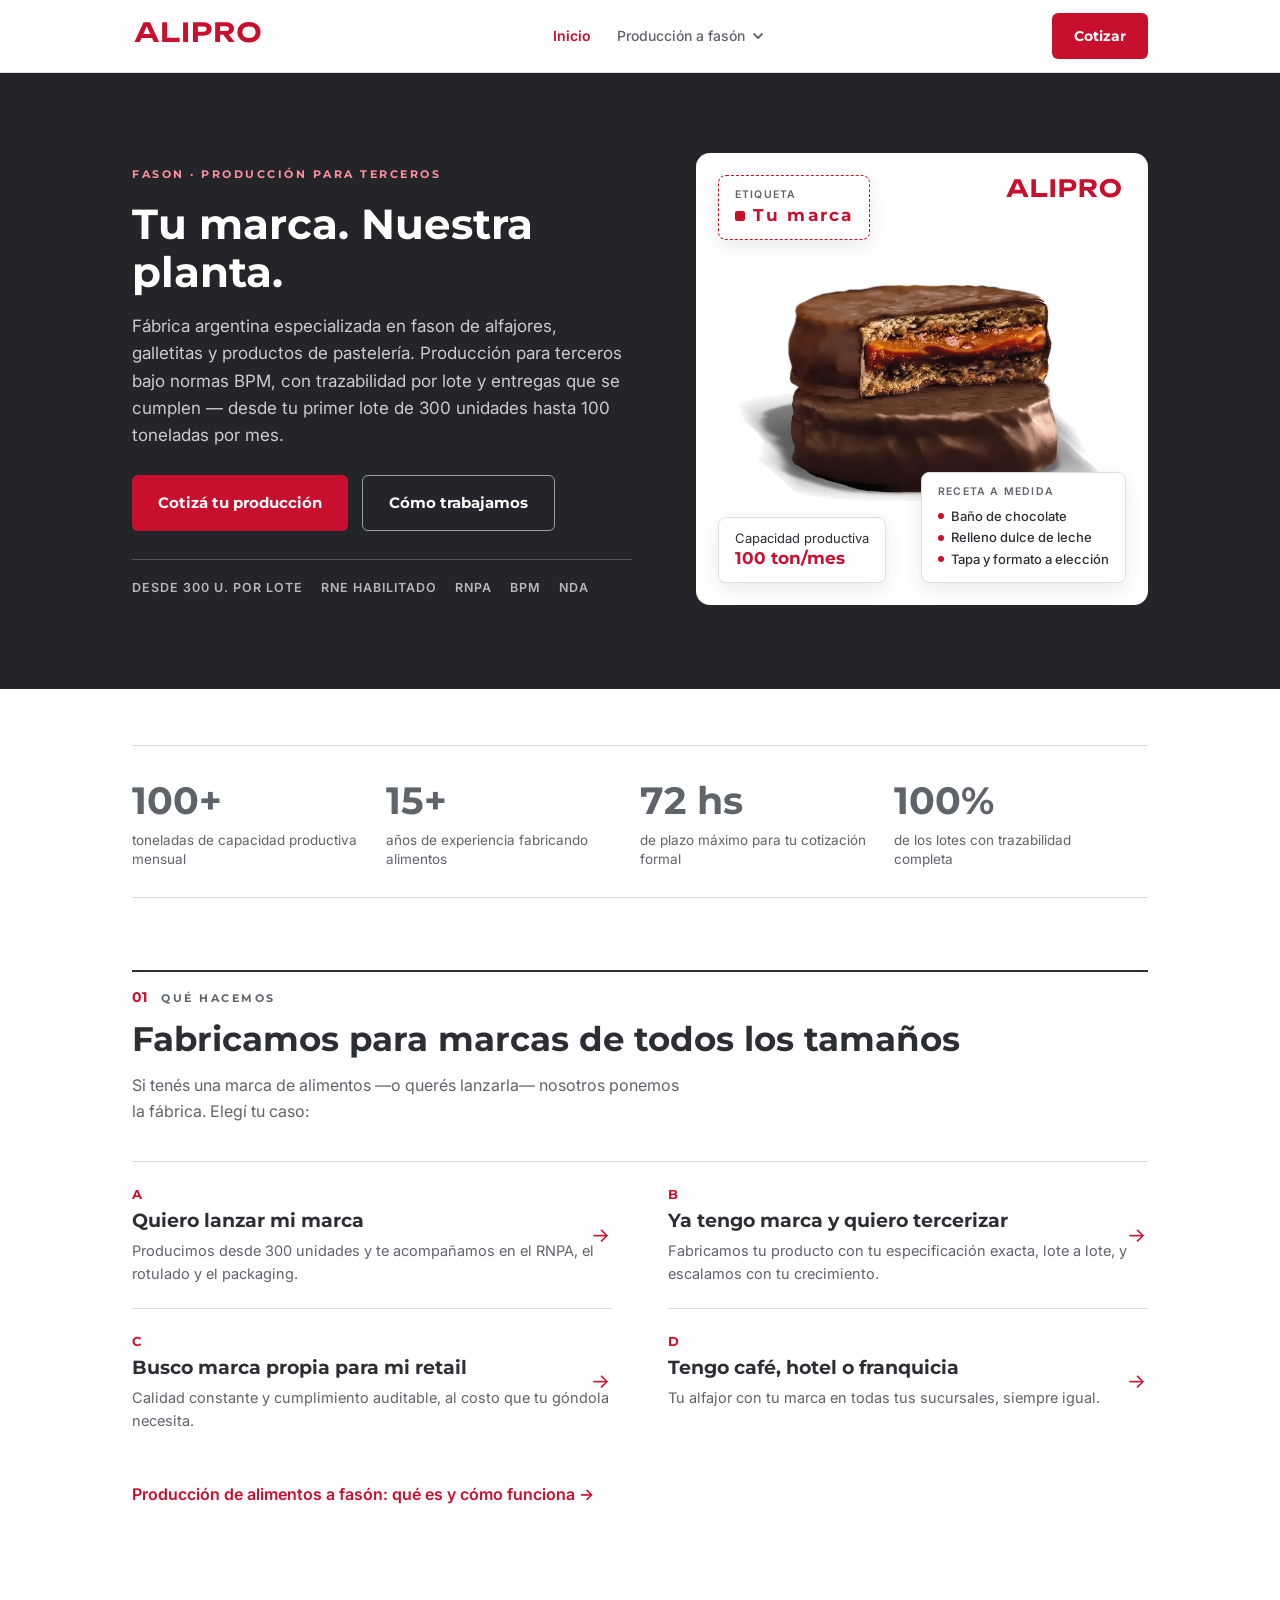
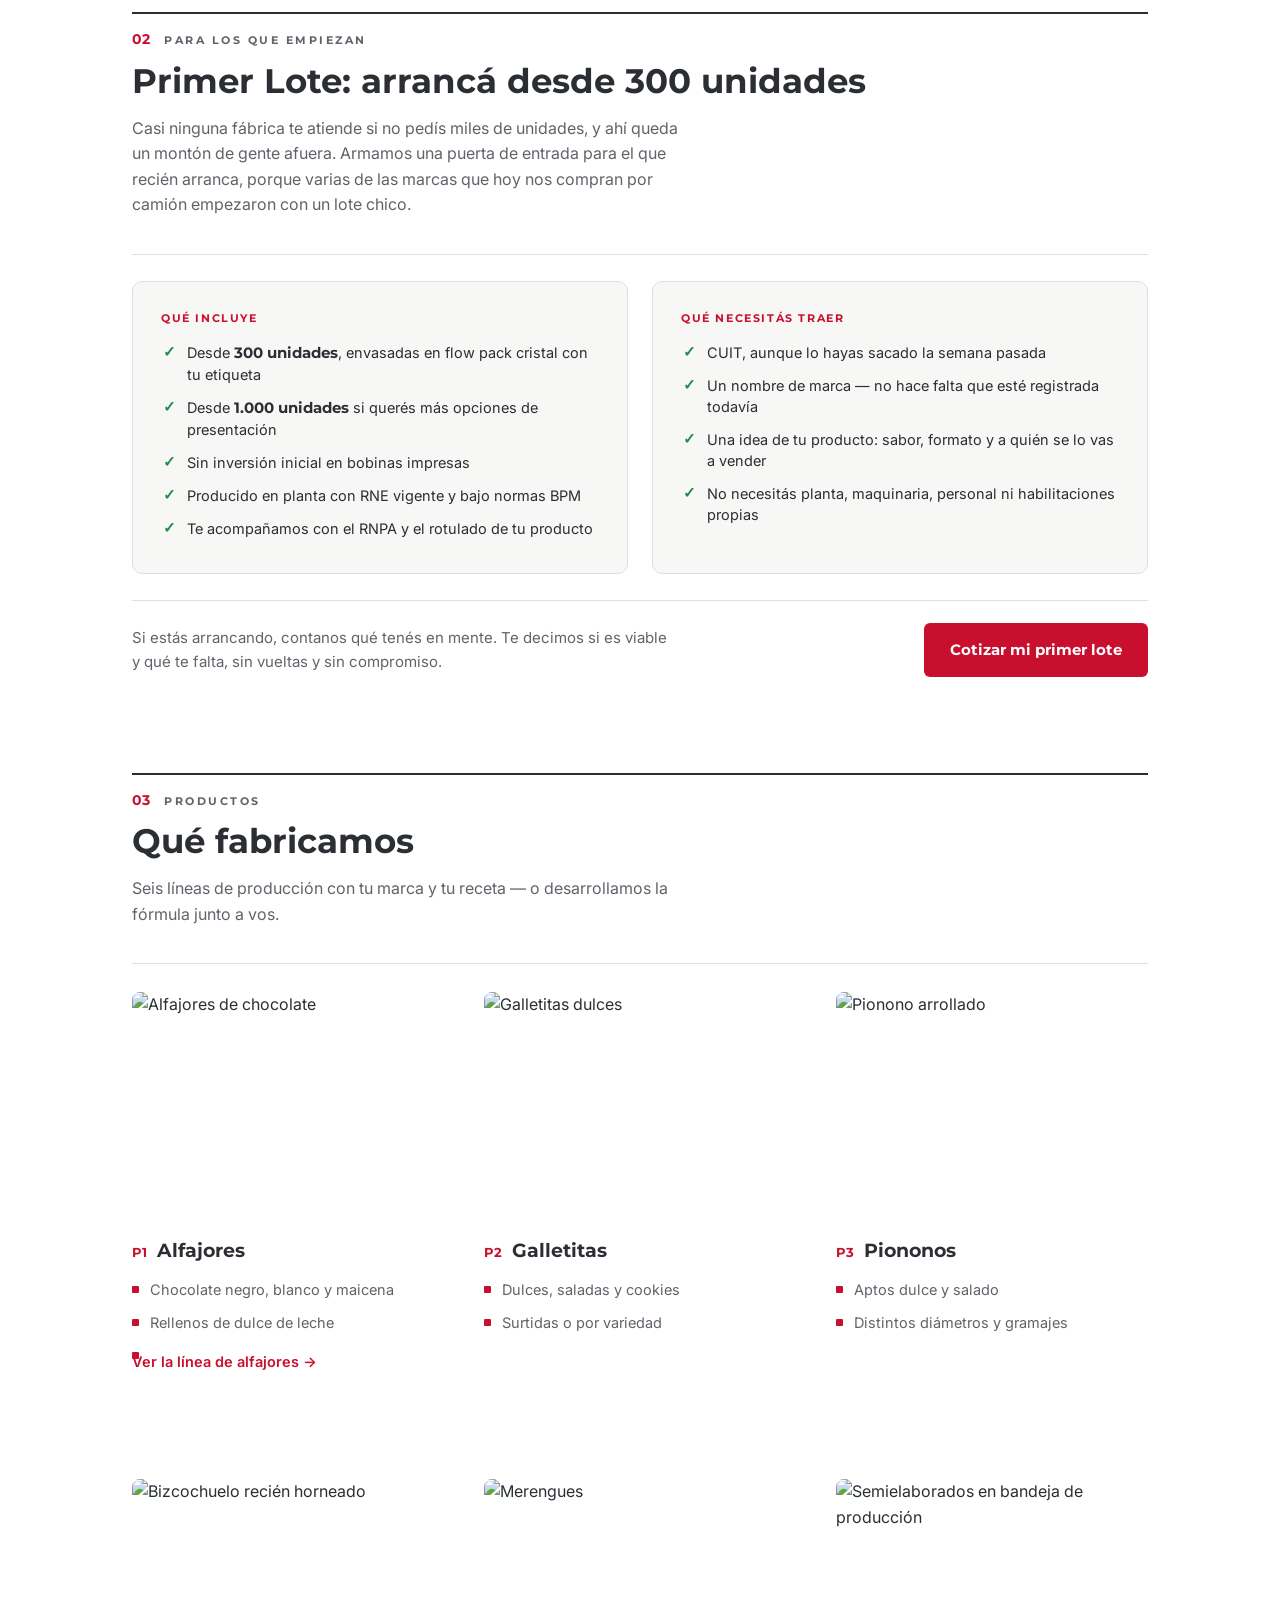
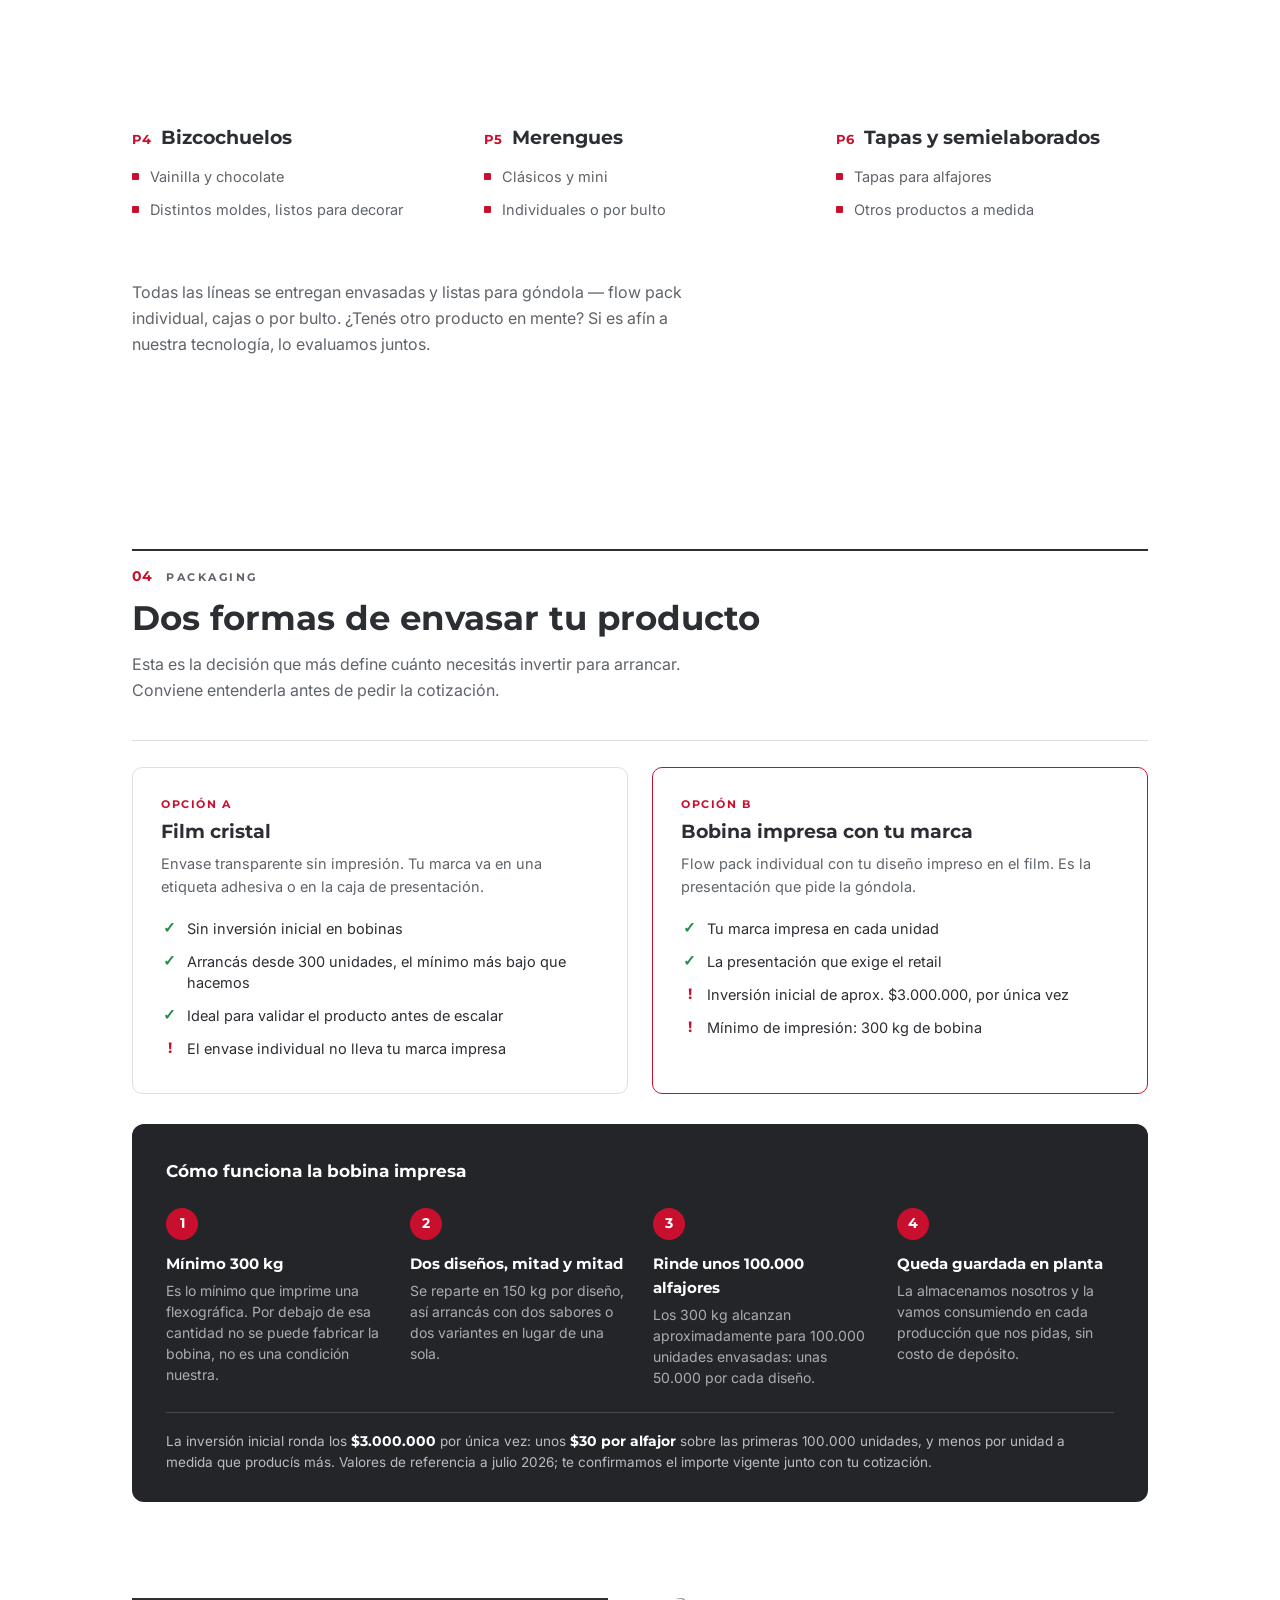
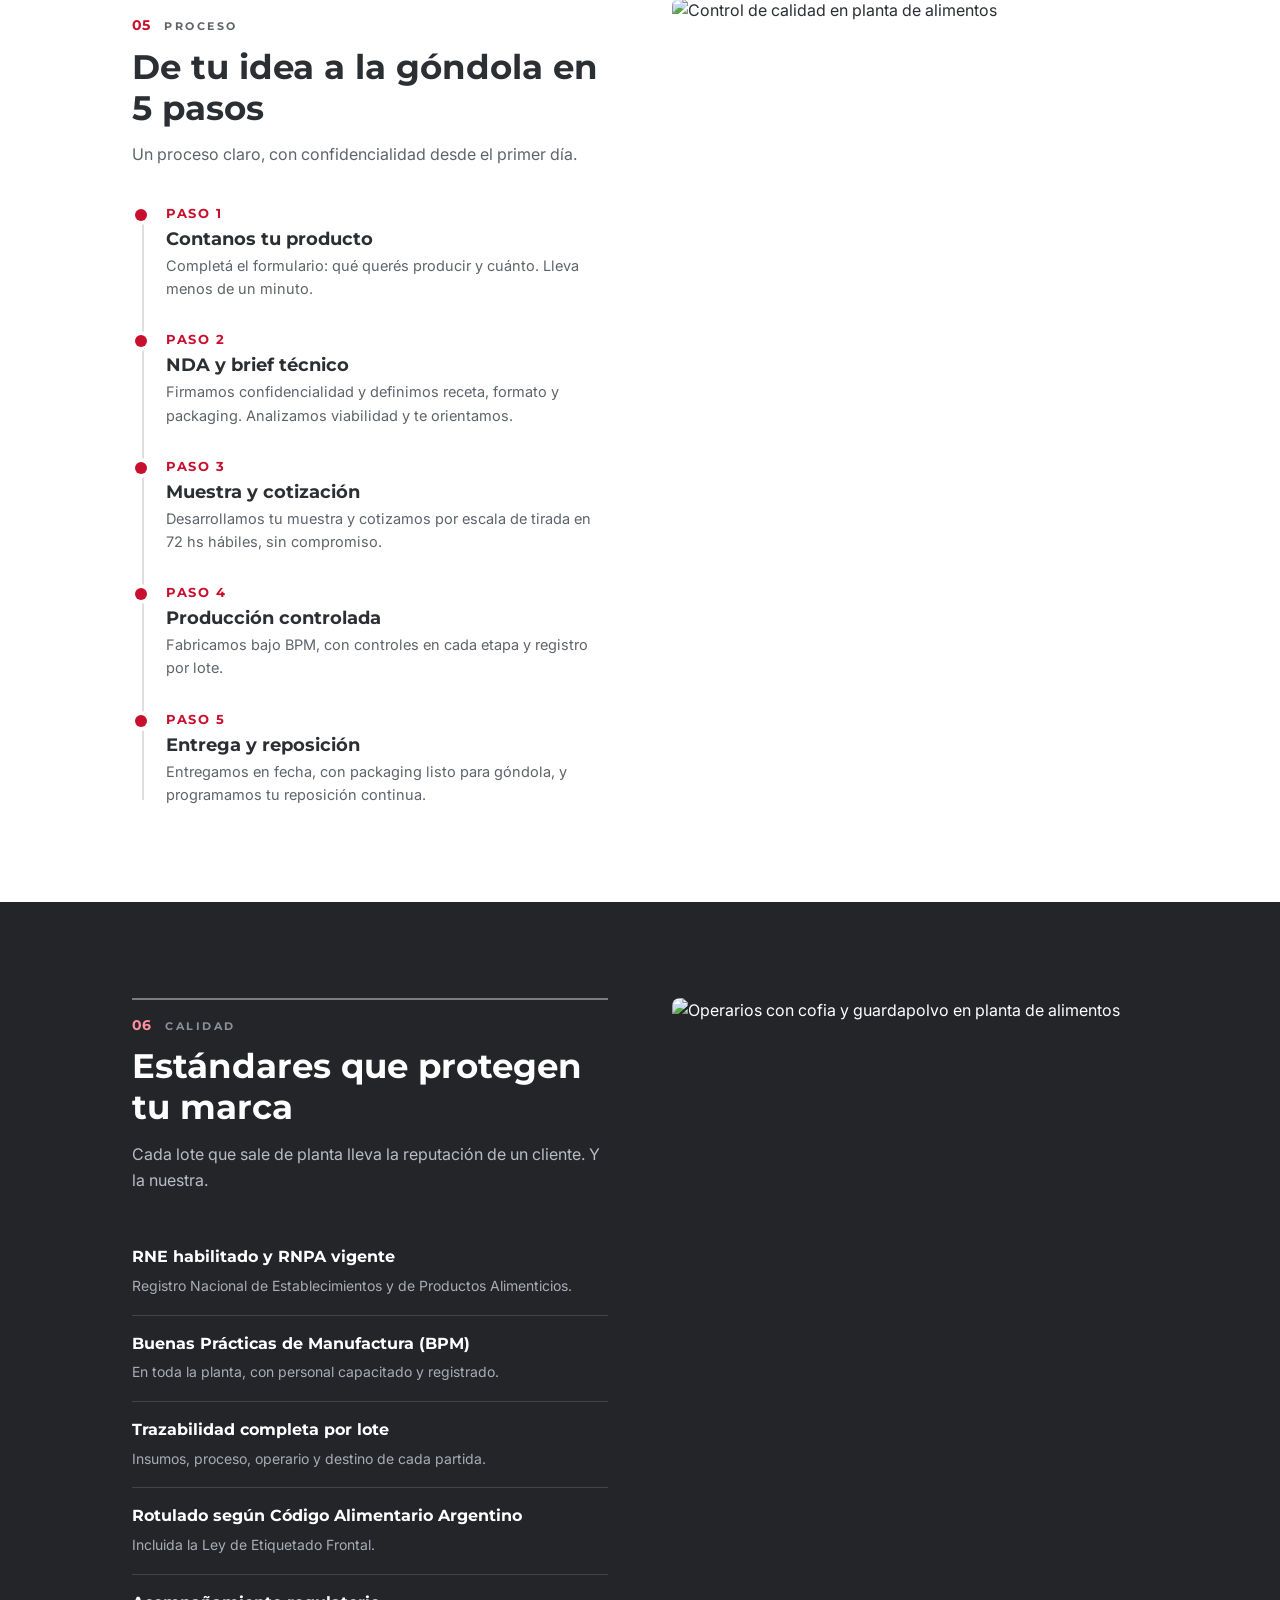
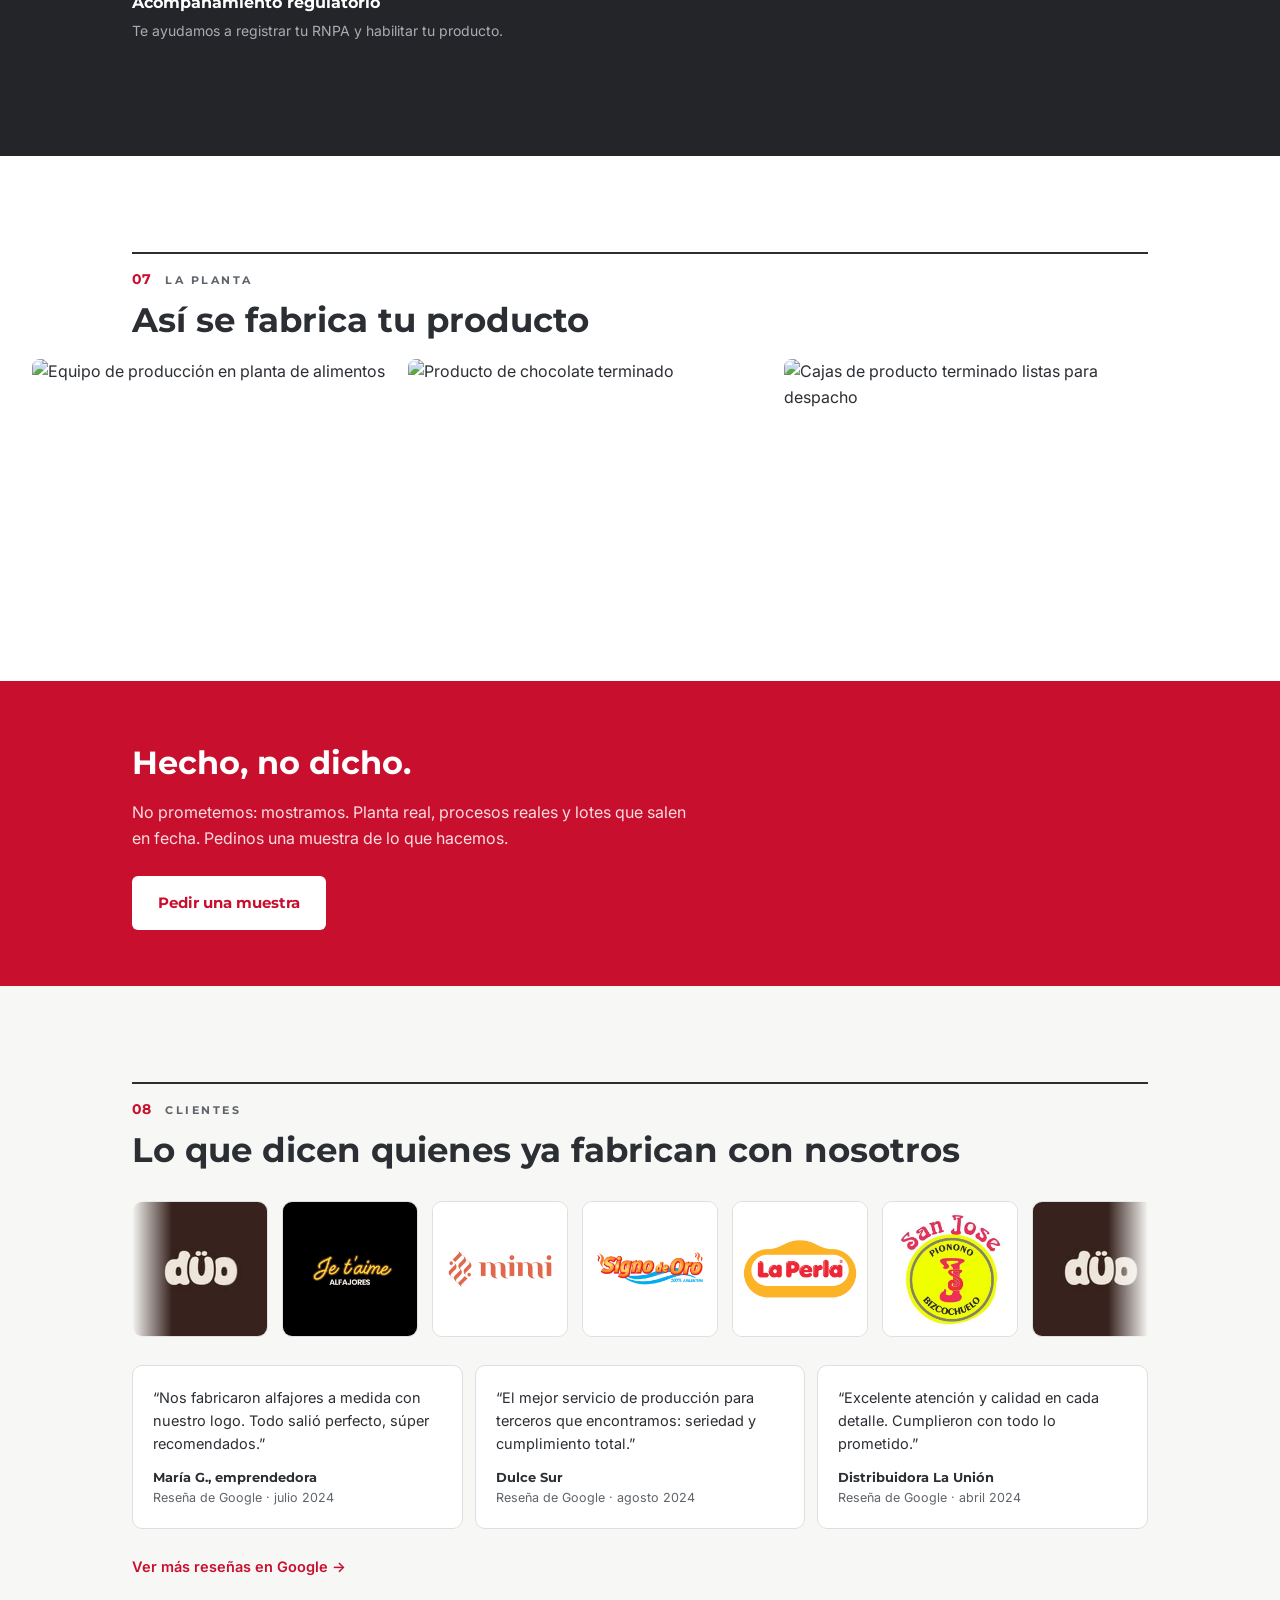
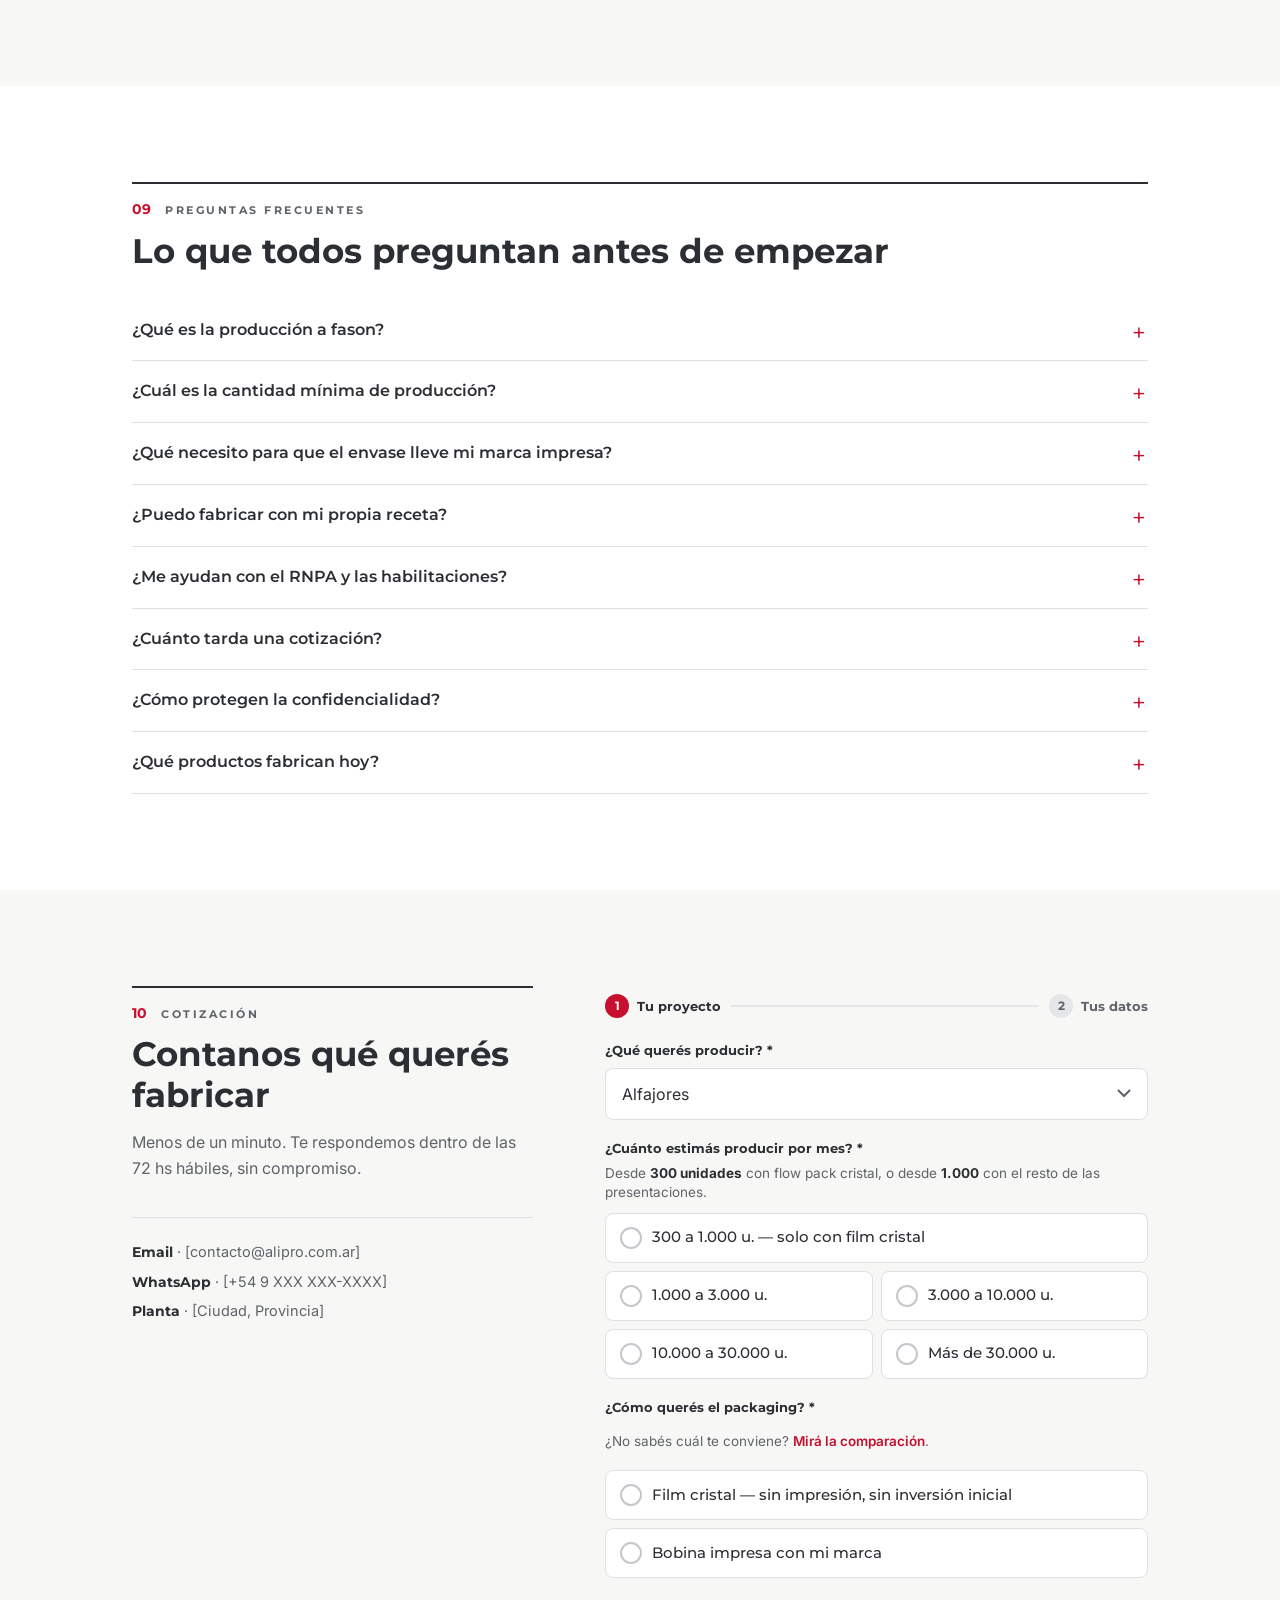
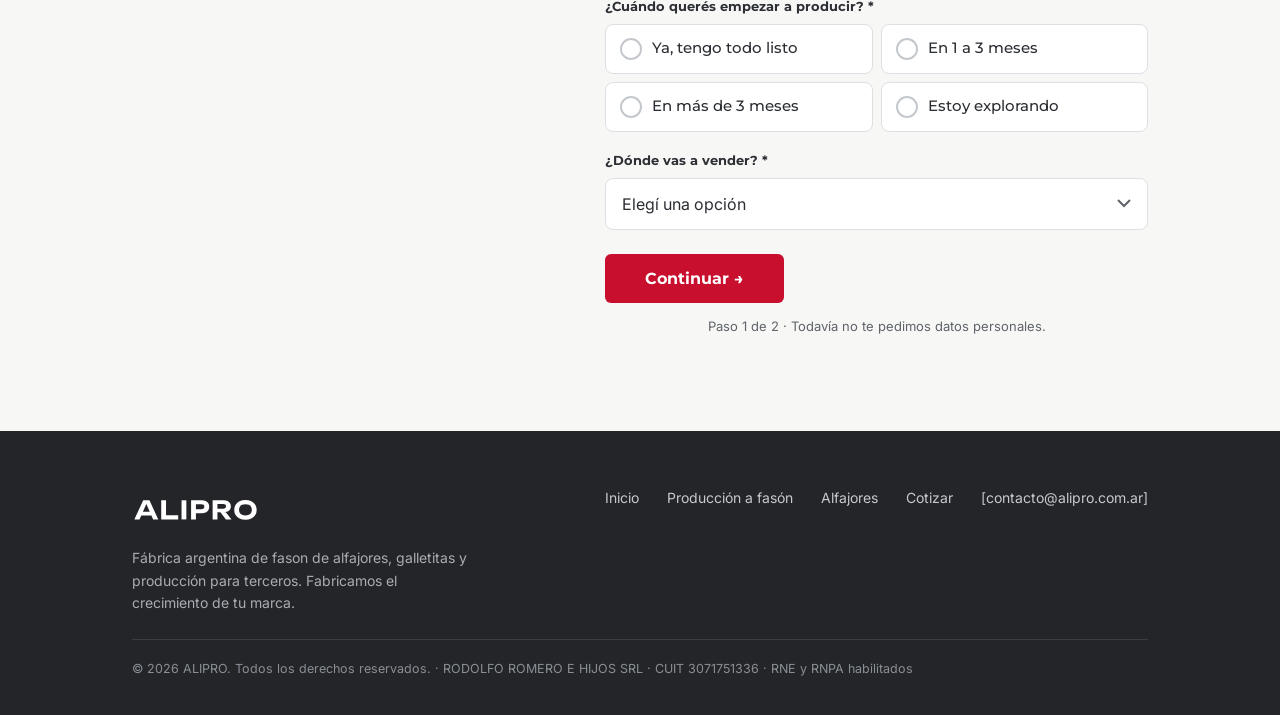
==== commit cd28cdbd: "Compartir encabezado, pie, estilos y formulario; mover alfajores a /fason/alfajores - alipro.css, na" ====
--- a/index.html
+++ b/index.html
@@ -49,12 +49,6 @@
 .prod img{width:100%;max-width:340px;margin:0 auto 14px;border-radius:8px;aspect-ratio:4/3;object-fit:cover;display:block}
 .prod ul li{padding:4px 0}
 .prod ul li::before{display:none}
-/* Lista de preguntas de la portada: cada una enlaza a su respuesta en /preguntas-frecuentes */
-.qlist{list-style:none;border-top:1px solid var(--linea)}
-.qlist li{border-bottom:1px solid var(--linea)}
-.qlist a{display:flex;align-items:center;justify-content:space-between;gap:12px;min-height:52px;padding:8px 0;text-decoration:none;font-family:'Montserrat',Arial,sans-serif;font-weight:600;font-size:15px;color:var(--tinta)}
-.qlist a::after{content:"92";color:var(--rojo);flex:none}
-.qlist a:hover{color:var(--rojo)}
 @media(min-width:880px){
 .hero .foto{margin-top:0;aspect-ratio:1/1;border-radius:14px}
 .hero .alfajor{width:84%;top:53%}
@@ -131,10 +125,31 @@
 <section id="primerlote" style="padding-top:0"><div class="wrap">
 <div class="shead"><span class="num">02</span><span class="kicker">Para los que empiezan</span></div>
 <h2 class="stitle">Primer Lote: arrancá desde 300 unidades</h2>
-<p class="slede" style="margin-bottom:22px">Casi ninguna fábrica te atiende si no pedís miles de unidades. Armamos una puerta de entrada para el que recién arranca: desde 300 unidades en flow pack cristal con tu etiqueta, sin inversión inicial en bobinas impresas y con acompañamiento en el RNPA y el rotulado. Solo necesitás CUIT, un nombre de marca y una idea de tu producto.</p>
-<div class="plcta" style="margin-top:0">
+<p class="slede">Casi ninguna fábrica te atiende si no pedís miles de unidades, y ahí queda un montón de gente afuera. Armamos una puerta de entrada para el que recién arranca, porque varias de las marcas que hoy nos compran por camión empezaron con un lote chico.</p>
+<div class="plgrid">
+<div class="plcard">
+<span class="ptag">Qué incluye</span>
+<ul>
+<li class="yes">Desde <b>300 unidades</b>, envasadas en flow pack cristal con tu etiqueta</li>
+<li class="yes">Desde <b>1.000 unidades</b> si querés más opciones de presentación</li>
+<li class="yes">Sin inversión inicial en bobinas impresas</li>
+<li class="yes">Producido en planta con RNE vigente y bajo normas BPM</li>
+<li class="yes">Te acompañamos con el RNPA y el rotulado de tu producto</li>
+</ul>
+</div>
+<div class="plcard">
+<span class="ptag">Qué necesitás traer</span>
+<ul>
+<li class="yes">CUIT, aunque lo hayas sacado la semana pasada</li>
+<li class="yes">Un nombre de marca — no hace falta que esté registrada todavía</li>
+<li class="yes">Una idea de tu producto: sabor, formato y a quién se lo vas a vender</li>
+<li class="yes">No necesitás planta, maquinaria, personal ni habilitaciones propias</li>
+</ul>
+</div>
+</div>
+<div class="plcta">
 <p>Si estás arrancando, contanos qué tenés en mente. Te decimos si es viable y qué te falta, sin vueltas y sin compromiso.</p>
-<div style="display:flex;flex-wrap:wrap;gap:8px 22px;align-items:center;flex:none"><a class="btn" href="#cotizar">Cotizar mi primer lote</a><a class="more" href="/primer-lote">Qué incluye el Primer Lote →</a></div>
+<a class="btn" href="#cotizar">Cotizar mi primer lote</a>
 </div>
 </div></section>
 
@@ -175,8 +190,44 @@
 <section id="packaging"><div class="wrap">
 <div class="shead"><span class="num">04</span><span class="kicker">Packaging</span></div>
 <h2 class="stitle">Dos formas de envasar tu producto</h2>
-<p class="slede" style="margin-bottom:22px">Esta es la decisión que más define cuánto necesitás invertir para arrancar. <b>Film cristal</b> desde 300 unidades, sin inversión inicial y con tu marca en una etiqueta o en la caja; o <b>bobina impresa con tu marca</b> desde 1.000 unidades, con una inversión por única vez. La bobina queda guardada en planta y se consume en cada producción, sin costo de depósito.</p>
-<p><a class="more" href="/packaging">Cuándo conviene cada una y cómo funciona la bobina →</a></p>
+<p class="slede">Esta es la decisión que más define cuánto necesitás invertir para arrancar. Conviene entenderla antes de pedir la cotización.</p>
+
+<div class="packgrid">
+<div class="packcard">
+<span class="ptag">Opción A</span>
+<h3>Film cristal</h3>
+<p class="pdesc">Envase transparente sin impresión. Tu marca va en una etiqueta adhesiva o en la caja de presentación.</p>
+<ul>
+<li class="yes">Sin inversión inicial en bobinas</li>
+<li class="yes">Arrancás desde 300 unidades, el mínimo más bajo que hacemos</li>
+<li class="yes">Ideal para validar el producto antes de escalar</li>
+<li class="no">El envase individual no lleva tu marca impresa</li>
+</ul>
+</div>
+<div class="packcard hi">
+<span class="ptag">Opción B</span>
+<h3>Bobina impresa con tu marca</h3>
+<p class="pdesc">Flow pack individual con tu diseño impreso en el film. Es la presentación que pide la góndola.</p>
+<ul>
+<li class="yes">Tu marca impresa en cada unidad</li>
+<li class="yes">La presentación que exige el retail</li>
+<li class="no">Inversión inicial de aprox. $3.000.000, por única vez</li>
+<li class="no">Mínimo de impresión: 300 kg de bobina</li>
+</ul>
+</div>
+</div>
+
+<div class="bobina">
+<div class="bhead">Cómo funciona la bobina impresa</div>
+<div class="bsteps">
+<div class="bstep"><span class="bn">1</span><b>Mínimo 300 kg</b><span class="bt">Es lo mínimo que imprime una flexográfica. Por debajo de esa cantidad no se puede fabricar la bobina, no es una condición nuestra.</span></div>
+<div class="bstep"><span class="bn">2</span><b>Dos diseños, mitad y mitad</b><span class="bt">Se reparte en 150 kg por diseño, así arrancás con dos sabores o dos variantes en lugar de una sola.</span></div>
+<div class="bstep"><span class="bn">3</span><b>Rinde unos 100.000 alfajores</b><span class="bt">Los 300 kg alcanzan aproximadamente para 100.000 unidades envasadas: unas 50.000 por cada diseño.</span></div>
+<div class="bstep"><span class="bn">4</span><b>Queda guardada en planta</b><span class="bt">La almacenamos nosotros y la vamos consumiendo en cada producción que nos pidas, sin costo de depósito.</span></div>
+</div>
+<!-- MONTO BOBINA: si cambia, actualizar acá, en la tarjeta "Opción B" y en el aviso del formulario -->
+<p class="bnota">La inversión inicial ronda los <b>$3.000.000</b> por única vez: unos <b>$30 por alfajor</b> sobre las primeras 100.000 unidades, y menos por unidad a medida que producís más. Valores de referencia a julio 2026; te confirmamos el importe vigente junto con tu cotización.</p>
+</div>
 </div></section>
 
 <section class="formsec" id="proceso" style="background:#fff;padding-top:0"><div class="wrap">
@@ -200,14 +251,14 @@
 <section class="calidad" id="calidad"><div class="wrap">
 <div class="qgrid">
 <div>
-<div class="shead"><span class="num" style="color:#FF8FA1">06</span><span class="kicker" style="color:#8B9096">La planta</span></div>
+<div class="shead"><span class="num" style="color:#FF8FA1">06</span><span class="kicker" style="color:#8B9096">Calidad</span></div>
 <h2 class="stitle">Estándares que protegen tu marca</h2>
 <p class="slede">Cada lote que sale de planta lleva la reputación de un cliente. Y la nuestra.</p>
-<div class="qitem"><b>RNE habilitado</b><span>Registro Nacional de Establecimiento: la planta está autorizada a elaborar alimentos.</span></div>
-<div class="qitem"><b>RNPA para tu producto</b><span>Registro Nacional de Producto Alimenticio. Es tuyo y te acompañamos en el trámite.</span></div>
+<div class="qitem"><b>RNE habilitado y RNPA vigente</b><span>Registro Nacional de Establecimientos y de Productos Alimenticios.</span></div>
 <div class="qitem"><b>Buenas Prácticas de Manufactura (BPM)</b><span>En toda la planta, con personal capacitado y registrado.</span></div>
 <div class="qitem"><b>Trazabilidad completa por lote</b><span>Insumos, proceso, operario y destino de cada partida.</span></div>
-<p style="margin-top:18px"><a class="more" href="/planta-y-habilitaciones" style="color:#FF8FA1">Qué es cada sigla y de qué lado está →</a></p>
+<div class="qitem"><b>Rotulado según Código Alimentario Argentino</b><span>Incluida la Ley de Etiquetado Frontal.</span></div>
+<div class="qitem"><b>Acompañamiento regulatorio</b><span>Te ayudamos a registrar tu RNPA y habilitar tu producto.</span></div>
 </div>
 <img src="https://images.unsplash.com/photo-1551884170-09fb70a3a2ed?q=80&auto=format&fit=crop&w=760" srcset="https://images.unsplash.com/photo-1551884170-09fb70a3a2ed?q=80&auto=format&fit=crop&w=480 480w, https://images.unsplash.com/photo-1551884170-09fb70a3a2ed?q=80&auto=format&fit=crop&w=760 760w, https://images.unsplash.com/photo-1551884170-09fb70a3a2ed?q=80&auto=format&fit=crop&w=1100 1100w, https://images.unsplash.com/photo-1551884170-09fb70a3a2ed?q=80&auto=format&fit=crop&w=1600 1600w" sizes="(min-width:880px) 48vw, 100vw" alt="Operarios con cofia y guardapolvo en planta de alimentos" loading="lazy" decoding="async">
 </div>
@@ -223,7 +274,6 @@
 <img src="https://images.unsplash.com/photo-1651525670033-279c26cc2347?q=80&auto=format&fit=crop&w=760" srcset="https://images.unsplash.com/photo-1651525670033-279c26cc2347?q=80&auto=format&fit=crop&w=480 480w, https://images.unsplash.com/photo-1651525670033-279c26cc2347?q=80&auto=format&fit=crop&w=760 760w, https://images.unsplash.com/photo-1651525670033-279c26cc2347?q=80&auto=format&fit=crop&w=1100 1100w, https://images.unsplash.com/photo-1651525670033-279c26cc2347?q=80&auto=format&fit=crop&w=1600 1600w" sizes="(min-width:880px) 32vw, 84vw" alt="Cajas de producto terminado listas para despacho" loading="lazy" decoding="async">
 </div>
 <div class="galhint">Deslizá para ver más →</div>
-<div class="wrap"><p style="margin-top:18px"><a class="more" href="/planta-y-habilitaciones">La planta y sus habilitaciones: RNE, RNPA, BPM y trazabilidad →</a></p></div>
 </section>
 
 <div class="banda"><div class="wrap">
@@ -274,18 +324,16 @@
 <section id="faq"><div class="wrap">
 <div class="shead"><span class="num">09</span><span class="kicker">Preguntas frecuentes</span></div>
 <h2 class="stitle">Lo que todos preguntan antes de empezar</h2>
-<p class="slede" style="margin-bottom:22px">Qué es el fasón, cuál es la cantidad mínima, qué hace falta para el envase con tu marca, si podés usar tu receta, el RNPA, los plazos de cotización y la confidencialidad: las ocho preguntas, respondidas en una sola página.</p>
-<ul class="qlist">
-<li><a href="/preguntas-frecuentes#que-es-fason">¿Qué es la producción a fason?</a></li>
-<li><a href="/preguntas-frecuentes#cantidad-minima">¿Cuál es la cantidad mínima de producción?</a></li>
-<li><a href="/preguntas-frecuentes#marca-impresa">¿Qué necesito para que el envase lleve mi marca impresa?</a></li>
-<li><a href="/preguntas-frecuentes#receta-propia">¿Puedo fabricar con mi propia receta?</a></li>
-<li><a href="/preguntas-frecuentes#rnpa-y-habilitaciones">¿Me ayudan con el RNPA y las habilitaciones?</a></li>
-<li><a href="/preguntas-frecuentes#plazo-de-cotizacion">¿Cuánto tarda una cotización?</a></li>
-<li><a href="/preguntas-frecuentes#confidencialidad">¿Cómo protegen la confidencialidad?</a></li>
-<li><a href="/preguntas-frecuentes#productos">¿Qué productos fabrican hoy?</a></li>
-</ul>
-<p style="margin-top:14px"><a class="more" href="/preguntas-frecuentes">Ver todas las preguntas frecuentes →</a></p>
+<div class="faq" style="margin-top:28px">
+<details><summary>¿Qué es la producción a fason?</summary><div class="a">Fason (o façon) es la fabricación de productos para terceros: vos ponés la marca y nosotros la planta, el equipo y las habilitaciones. El producto sale terminado y listo para vender con tu marca.</div></details>
+<details><summary>¿Cuál es la cantidad mínima de producción?</summary><div class="a">Depende del envase. Con <b>flow pack cristal</b> arrancamos desde <b>300 unidades</b>: es nuestra puerta de entrada para el que recién empieza. Desde <b>1.000 unidades</b> se abren el resto de las presentaciones. De ahí escalamos con tu crecimiento hasta 100 toneladas mensuales. Según el producto el mínimo puede variar: te lo confirmamos en la cotización.</div></details>
+<details><summary>¿Qué necesito para que el envase lleve mi marca impresa?</summary><div class="a">Una bobina impresa propia. El mínimo de impresión es de <b>300 kg</b> —150 kg por cada uno de dos diseños—, porque es lo mínimo que produce una flexográfica. Esos 300 kg rinden unos 100.000 alfajores, quedan guardados en nuestra planta y se van consumiendo en cada producción que nos pidas. Es una inversión inicial de una sola vez, de aproximadamente <b>$3.000.000</b> (valores de referencia a julio 2026), que equivale a unos $30 por alfajor sobre esas primeras 100.000 unidades. Si todavía no querés hacerla, podés arrancar con film cristal y tu marca en etiqueta o en la caja.</div></details>
+<details><summary>¿Puedo fabricar con mi propia receta?</summary><div class="a">Sí. Producimos tu receta tal cual (con NDA firmado antes de conocerla) o desarrollamos una a medida junto a vos, desde la formulación hasta el producto final. La propiedad de tu receta queda protegida por contrato.</div></details>
+<details><summary>¿Me ayudan con el RNPA y las habilitaciones?</summary><div class="a">Sí. Nuestra planta cuenta con RNE vigente y te acompañamos en el registro del RNPA de tu producto y en el rotulado según el Código Alimentario Argentino.</div></details>
+<details><summary>¿Cuánto tarda una cotización?</summary><div class="a">La cotización formal la enviamos dentro de las 72 hs hábiles de recibido el brief. Los plazos de muestra y primera producción te los confirmamos junto con la cotización.</div></details>
+<details><summary>¿Cómo protegen la confidencialidad?</summary><div class="a">Firmamos NDA antes de conocer tu receta, marca o volúmenes. Nunca mostramos productos ni marcas de clientes sin autorización escrita.</div></details>
+<details><summary>¿Qué productos fabrican hoy?</summary><div class="a">Alfajores en todas sus variantes, galletitas dulces y saladas, cookies, piononos, bizcochuelos y merengues en distintas presentaciones, y tapas, obleas y semielaborados para otras fábricas y pastelerías. Si tu producto es afín a nuestra tecnología, contanos y lo evaluamos.</div></details>
+</div>
 </div></section>
 
 <div id="cotizar" data-origen="web-alipro" data-num="10" data-titulo="Contanos qué querés fabricar"></div>
--- a/alipro.css
+++ b/alipro.css
@@ -211,31 +211,6 @@
 .packlink{font-size:13.5px;color:var(--gris);margin:-4px 0 6px}
 .packlink a{display:inline-block;padding:11px 0}
 .packlink a{color:var(--rojo);font-weight:600;text-decoration:none}
-/* --- panel del hero: tarjeta blanca sobre carbón, usada en las páginas interiores (manual §6.3) --- */
-.hero .panel{margin-top:36px;background:#fff;color:var(--tinta);border-radius:12px;padding:24px 22px 22px}
-.hero .panel .ptag{margin-bottom:10px}
-.hero .panel h2{font-size:19px;margin-bottom:14px}
-.hero .panel ul{list-style:none}
-.hero .panel li{font-size:14.5px;line-height:1.45;padding:7px 0 7px 26px;position:relative;border-top:1px solid var(--linea)}
-.hero .panel li:first-child{border-top:none}
-.hero .panel li::before{content:"\2713";position:absolute;left:2px;top:7px;font-family:'Montserrat',Arial,sans-serif;font-weight:700;color:#1D8A46}
-/* variante "índice": lista de enlaces dentro del panel */
-.hero .panel.lista li{padding:0 0 0 26px}
-.hero .panel.lista li::before{content:"\2192";color:var(--rojo);top:50%;transform:translateY(-50%)}
-.hero .panel.lista a{display:flex;align-items:center;min-height:46px;text-decoration:none;color:var(--tinta);font-weight:500}
-.hero .panel.lista a:hover{color:var(--rojo)}
-/* --- enlace de texto "ver más →" con zona táctil de 44 px --- */
-.more{color:var(--rojo);font-weight:600;text-decoration:none;display:inline-flex;align-items:center;min-height:44px}
-.more:hover{text-decoration:underline}
-/* --- "Seguí leyendo": tarjetas con enlace a las otras páginas de apoyo --- */
-.relgrid{display:grid;gap:12px;border-top:1px solid var(--linea);padding-top:26px}
-.relcard{display:block;border:1px solid var(--linea);border-radius:10px;padding:20px;background:#fff;text-decoration:none}
-.relcard .ptag{margin-bottom:6px}
-.relcard b{font-family:'Montserrat',Arial,sans-serif;font-size:16px;display:block;margin-bottom:6px;color:var(--tinta)}
-.relcard span{font-size:14px;color:var(--gris);line-height:1.5;display:block}
-.relcard:hover{border-color:var(--rojo)}
-@media(min-width:600px){.relgrid{grid-template-columns:1fr 1fr}}
-@media(min-width:1100px){.relgrid{grid-template-columns:repeat(4,1fr);gap:20px}}
 /* --- botonera flotante --- */
 .floatstack{position:fixed;right:14px;bottom:calc(14px + env(safe-area-inset-bottom));z-index:70;display:flex;flex-direction:column;gap:10px;align-items:flex-end;transition:opacity .2s}
 .floatstack.oculto{opacity:0;pointer-events:none}
@@ -281,7 +256,6 @@
 .procgrid>img{aspect-ratio:4/4.6;position:sticky;top:100px;margin-top:0}
 .qgrid{display:grid;grid-template-columns:1fr 1fr;gap:64px;align-items:start}
 .calidad img{margin-bottom:0;aspect-ratio:4/4.2}
-.hero .panel{margin-top:0;padding:30px 30px 26px}
 .plgrid{grid-template-columns:1fr 1fr;gap:24px}
 .plcard{padding:28px}
 .plcta{flex-direction:row;justify-content:space-between;align-items:center;gap:32px}
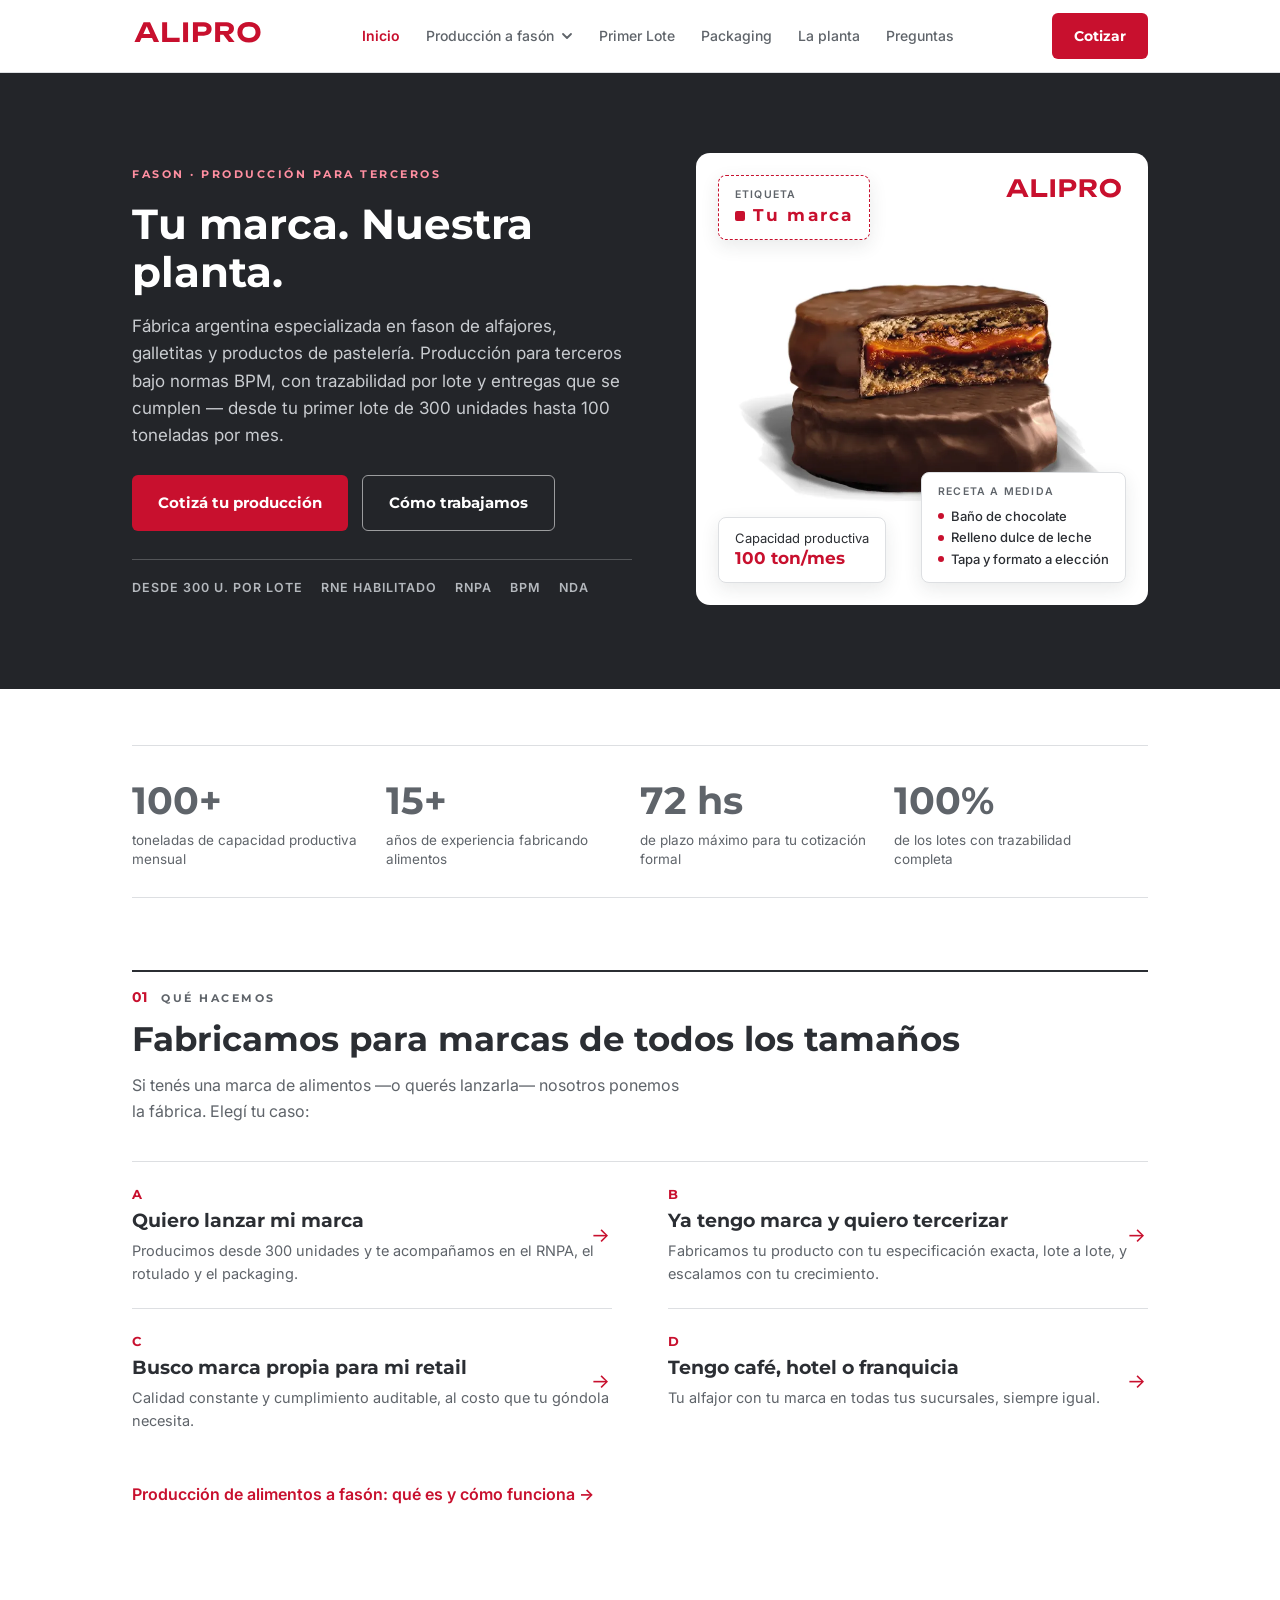
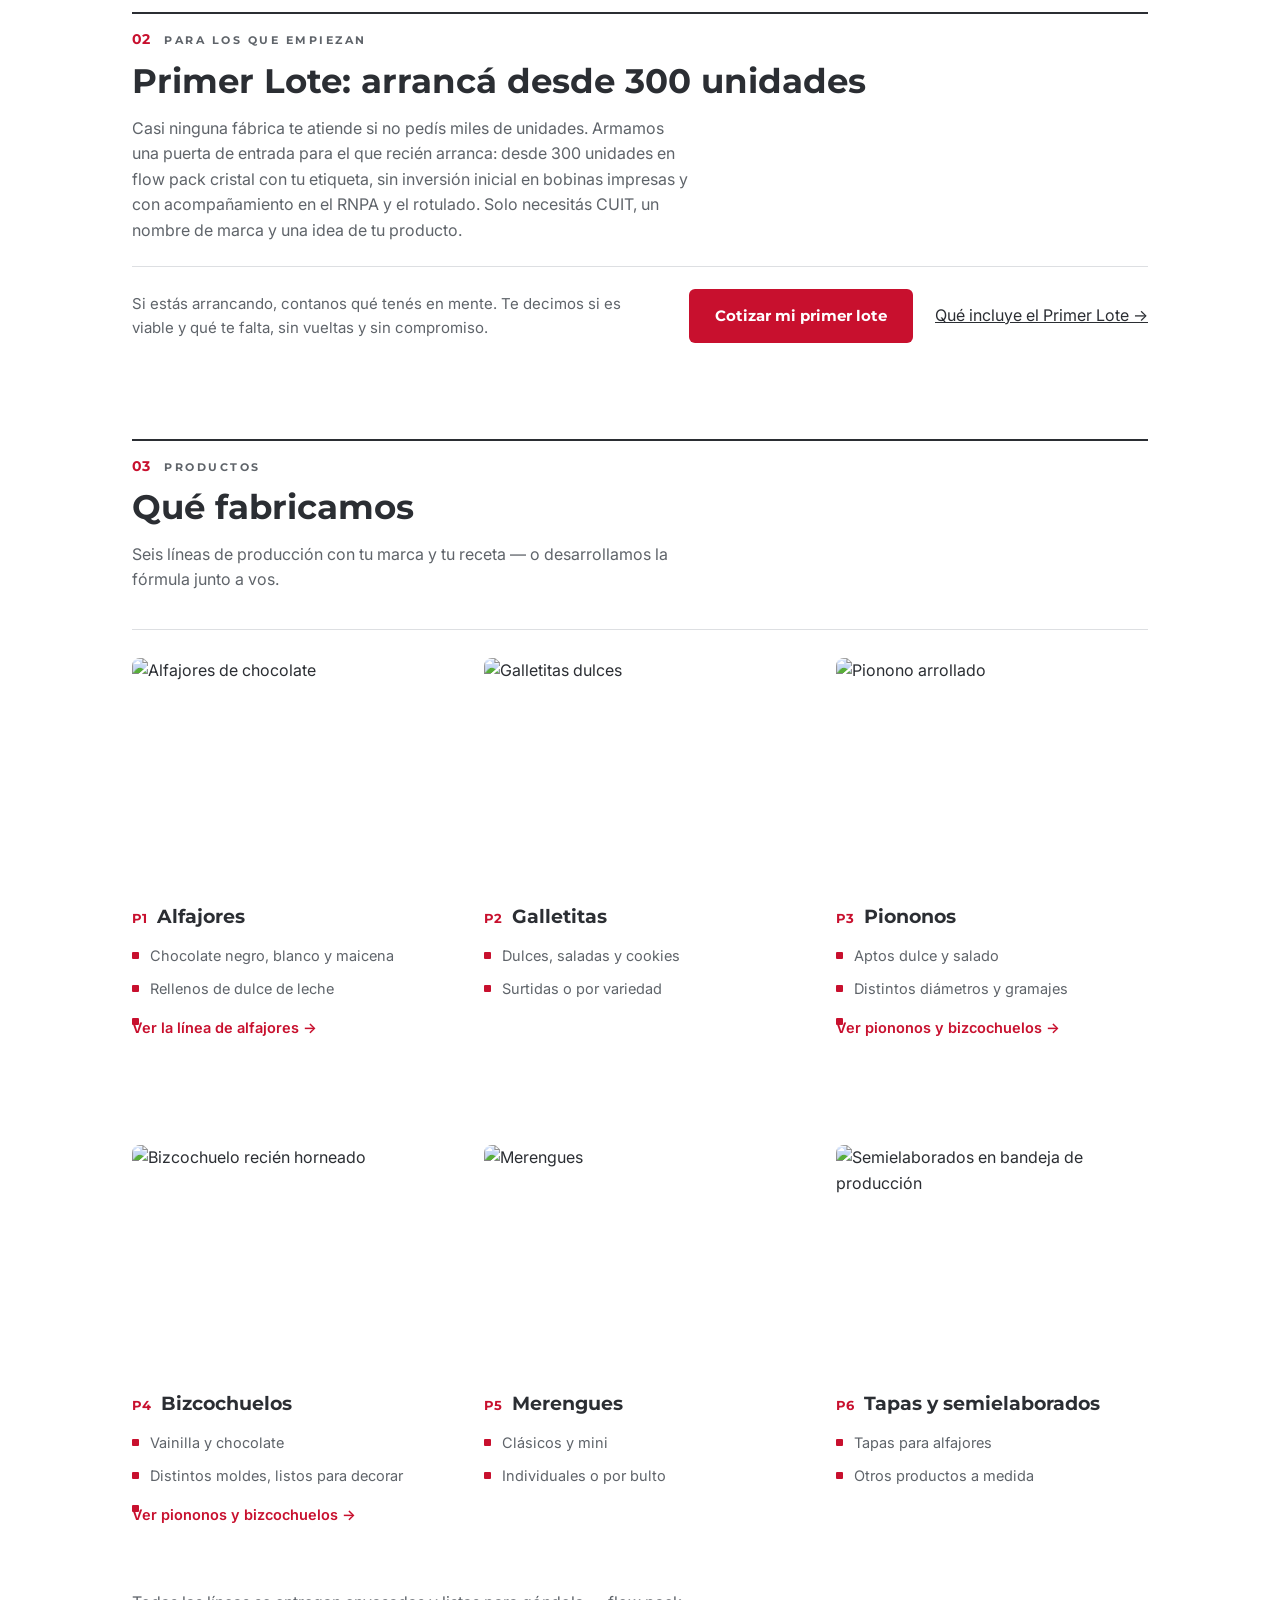
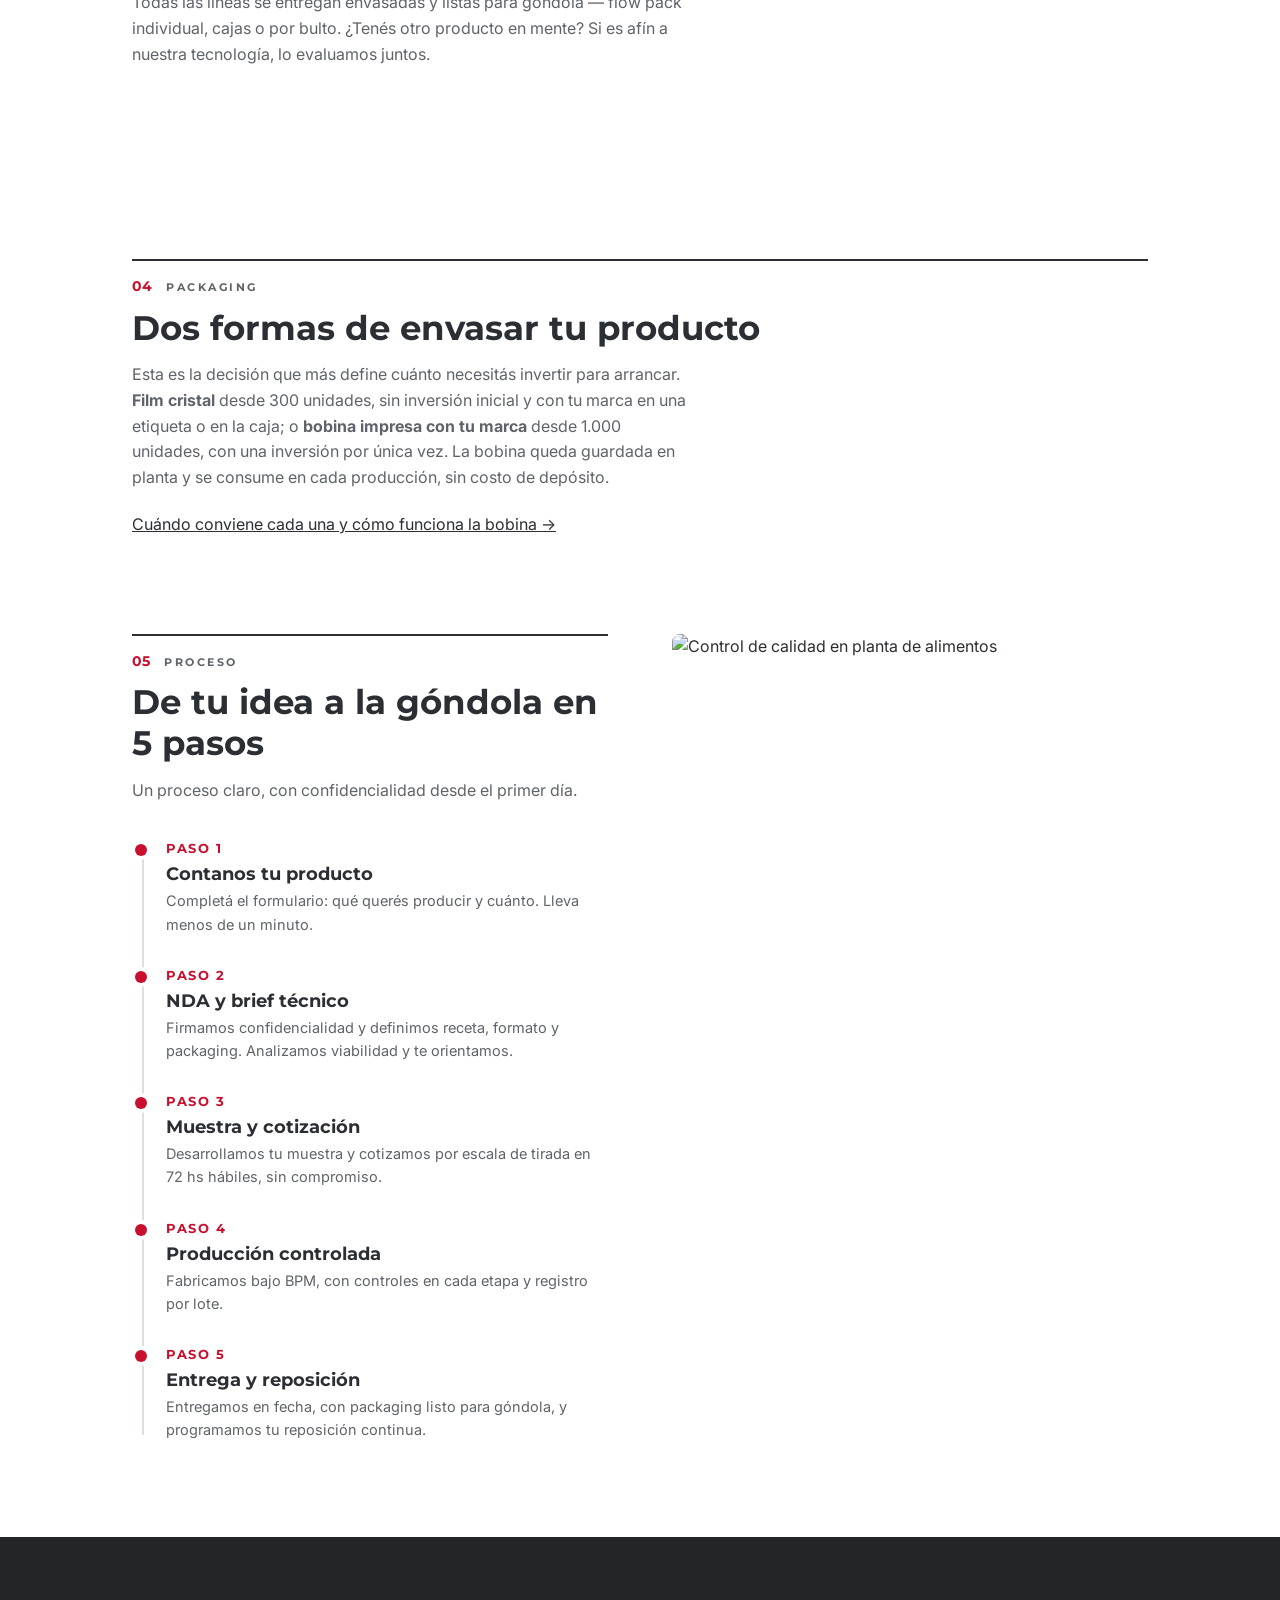
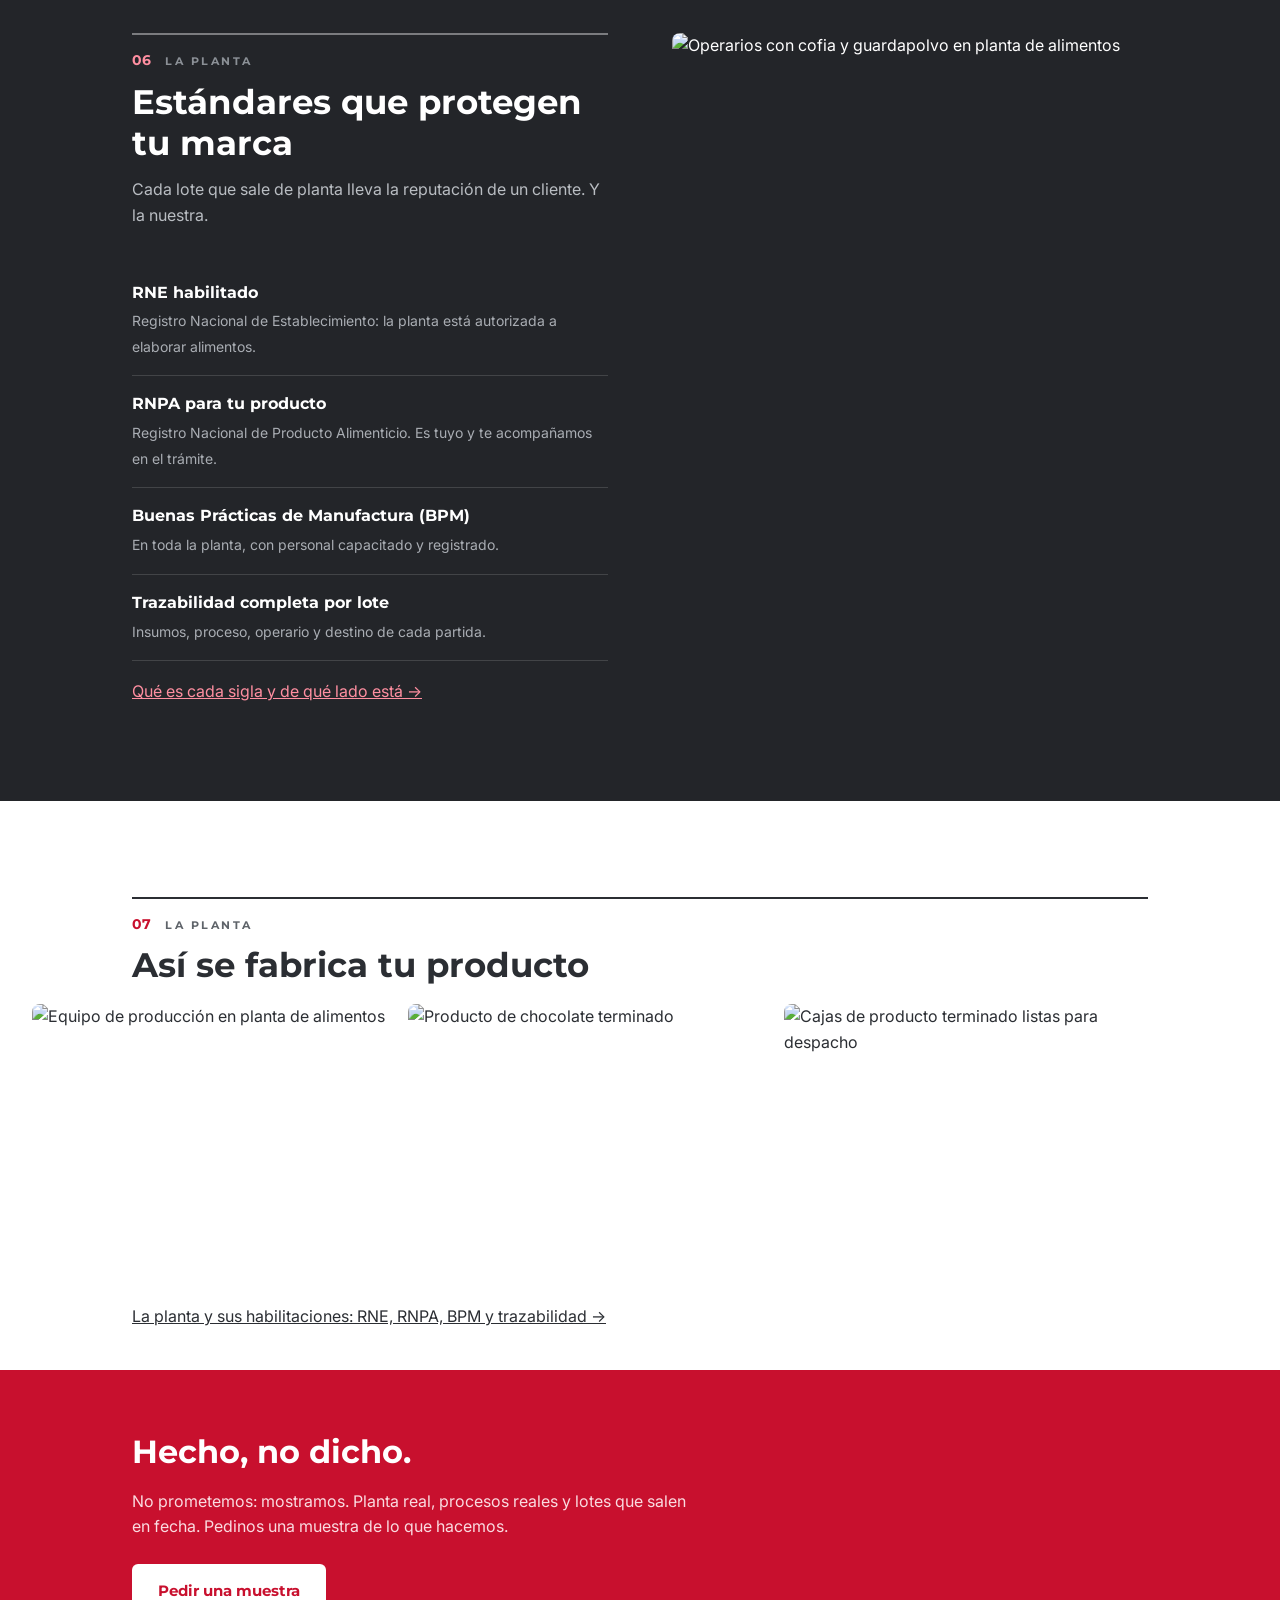
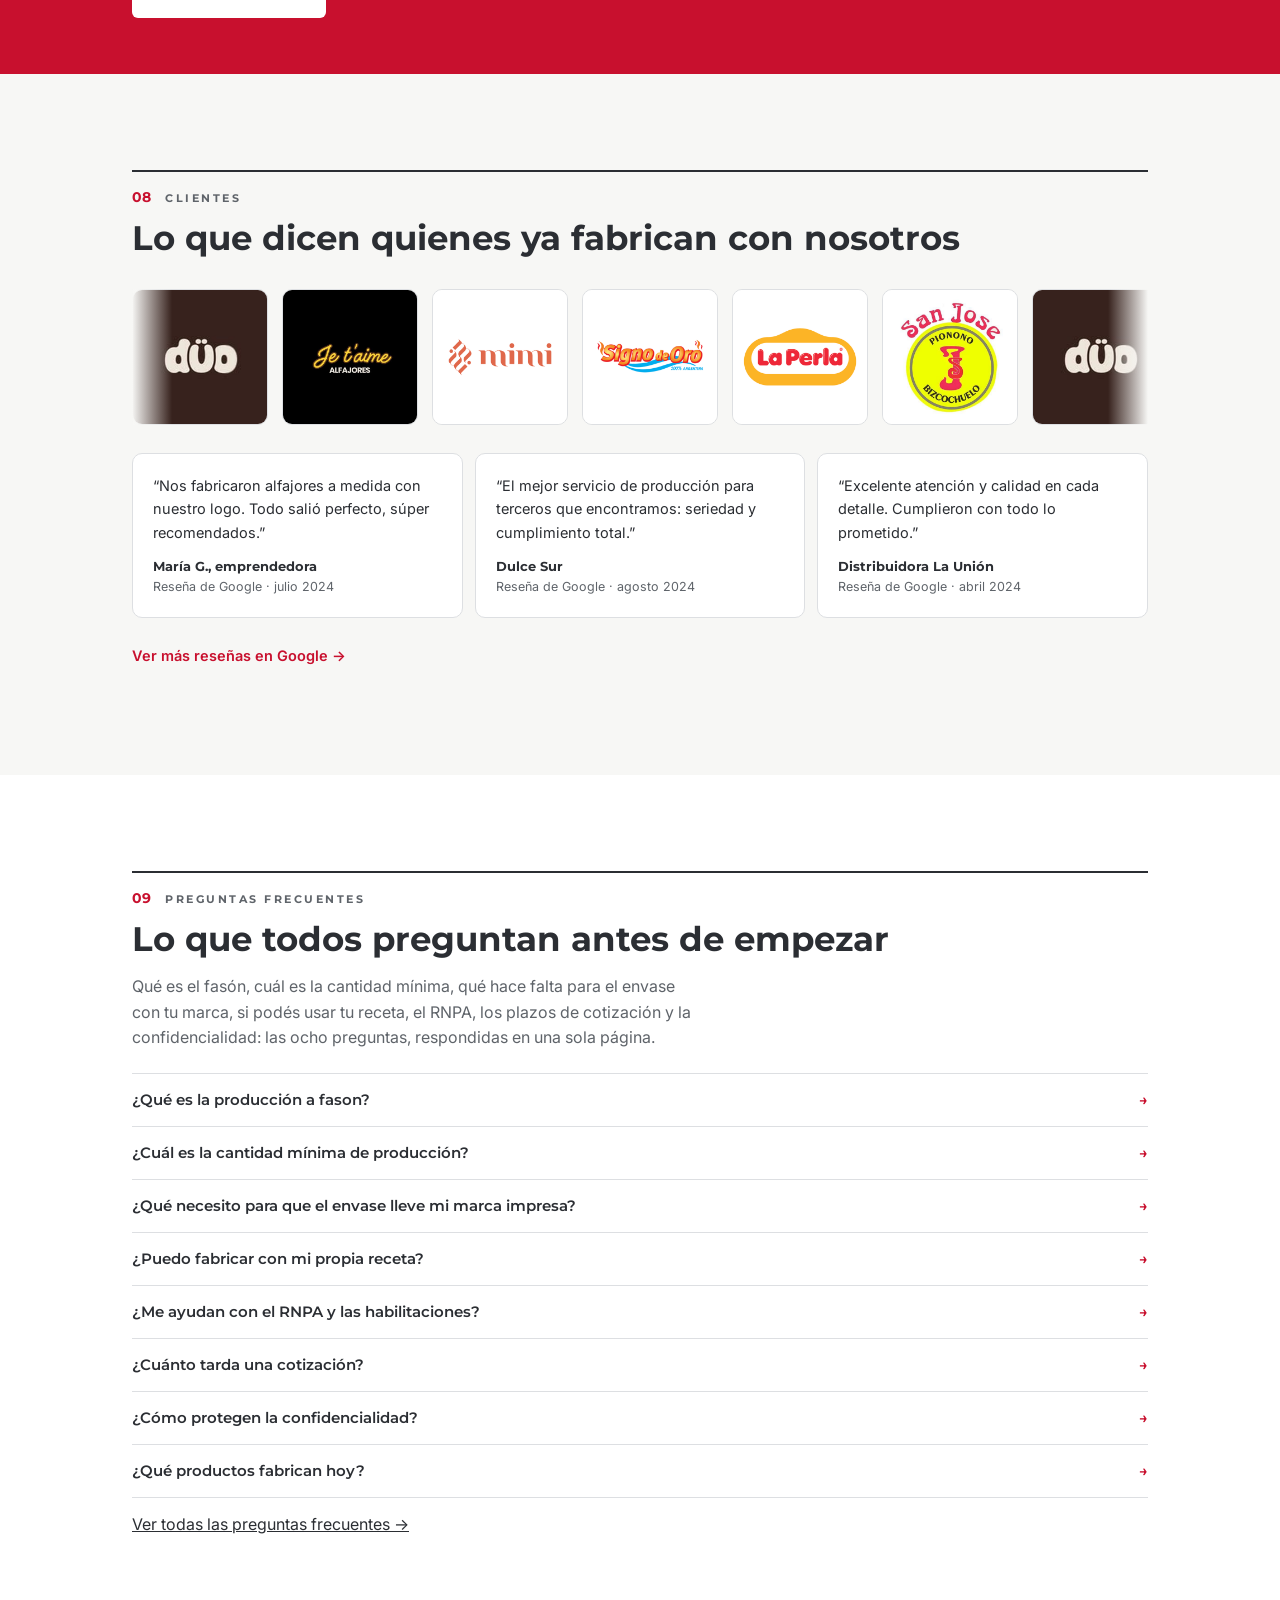
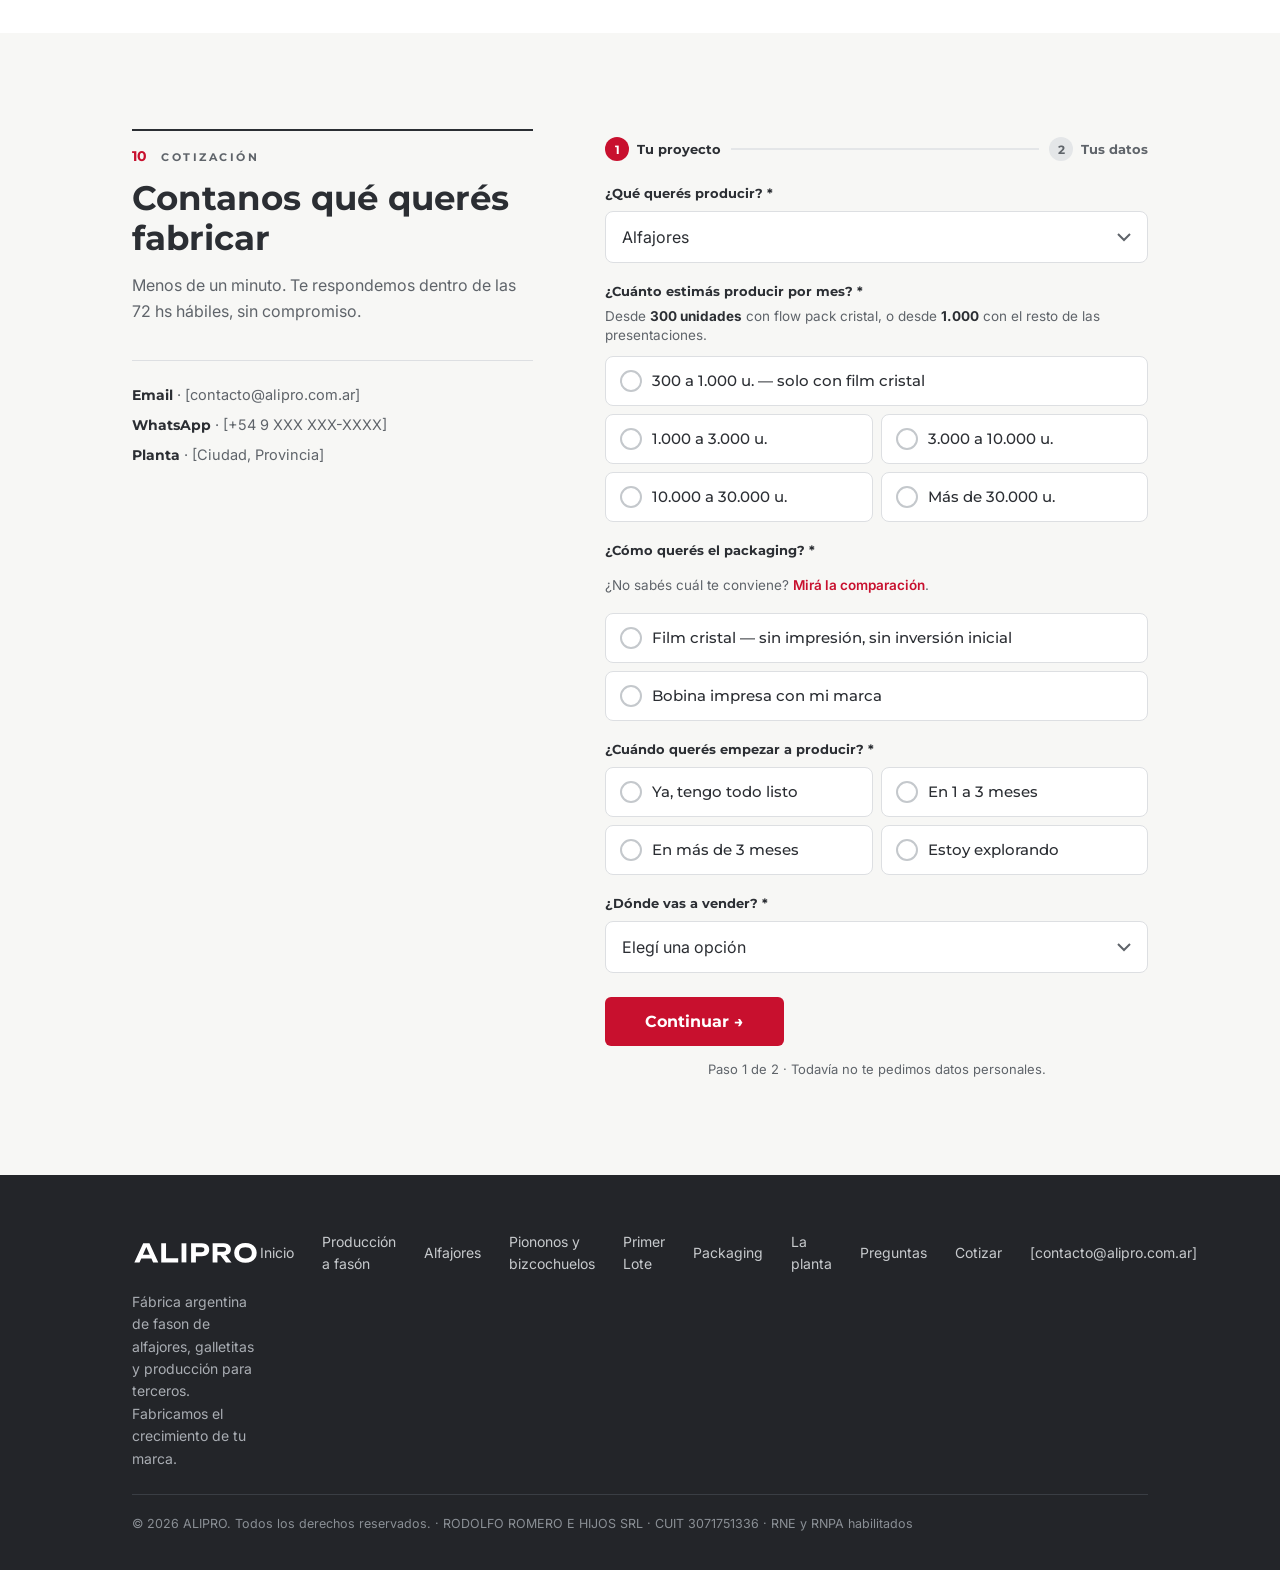
==== commit b1c61d94: "Sumar la página de producto de piononos y bizcochuelos en /fason - fason/piononos-y-bizcochuelos.htm" ====
--- a/index.html
+++ b/index.html
@@ -49,6 +49,12 @@
 .prod img{width:100%;max-width:340px;margin:0 auto 14px;border-radius:8px;aspect-ratio:4/3;object-fit:cover;display:block}
 .prod ul li{padding:4px 0}
 .prod ul li::before{display:none}
+/* Lista de preguntas de la portada: cada una enlaza a su respuesta en /preguntas-frecuentes */
+.qlist{list-style:none;border-top:1px solid var(--linea)}
+.qlist li{border-bottom:1px solid var(--linea)}
+.qlist a{display:flex;align-items:center;justify-content:space-between;gap:12px;min-height:52px;padding:8px 0;text-decoration:none;font-family:'Montserrat',Arial,sans-serif;font-weight:600;font-size:15px;color:var(--tinta)}
+.qlist a::after{content:"\2192";color:var(--rojo);flex:none}
+.qlist a:hover{color:var(--rojo)}
 @media(min-width:880px){
 .hero .foto{margin-top:0;aspect-ratio:1/1;border-radius:14px}
 .hero .alfajor{width:84%;top:53%}
@@ -125,31 +131,10 @@
 <section id="primerlote" style="padding-top:0"><div class="wrap">
 <div class="shead"><span class="num">02</span><span class="kicker">Para los que empiezan</span></div>
 <h2 class="stitle">Primer Lote: arrancá desde 300 unidades</h2>
-<p class="slede">Casi ninguna fábrica te atiende si no pedís miles de unidades, y ahí queda un montón de gente afuera. Armamos una puerta de entrada para el que recién arranca, porque varias de las marcas que hoy nos compran por camión empezaron con un lote chico.</p>
-<div class="plgrid">
-<div class="plcard">
-<span class="ptag">Qué incluye</span>
-<ul>
-<li class="yes">Desde <b>300 unidades</b>, envasadas en flow pack cristal con tu etiqueta</li>
-<li class="yes">Desde <b>1.000 unidades</b> si querés más opciones de presentación</li>
-<li class="yes">Sin inversión inicial en bobinas impresas</li>
-<li class="yes">Producido en planta con RNE vigente y bajo normas BPM</li>
-<li class="yes">Te acompañamos con el RNPA y el rotulado de tu producto</li>
-</ul>
-</div>
-<div class="plcard">
-<span class="ptag">Qué necesitás traer</span>
-<ul>
-<li class="yes">CUIT, aunque lo hayas sacado la semana pasada</li>
-<li class="yes">Un nombre de marca — no hace falta que esté registrada todavía</li>
-<li class="yes">Una idea de tu producto: sabor, formato y a quién se lo vas a vender</li>
-<li class="yes">No necesitás planta, maquinaria, personal ni habilitaciones propias</li>
-</ul>
-</div>
-</div>
-<div class="plcta">
+<p class="slede" style="margin-bottom:22px">Casi ninguna fábrica te atiende si no pedís miles de unidades. Armamos una puerta de entrada para el que recién arranca: desde 300 unidades en flow pack cristal con tu etiqueta, sin inversión inicial en bobinas impresas y con acompañamiento en el RNPA y el rotulado. Solo necesitás CUIT, un nombre de marca y una idea de tu producto.</p>
+<div class="plcta" style="margin-top:0">
 <p>Si estás arrancando, contanos qué tenés en mente. Te decimos si es viable y qué te falta, sin vueltas y sin compromiso.</p>
-<a class="btn" href="#cotizar">Cotizar mi primer lote</a>
+<div style="display:flex;flex-wrap:wrap;gap:8px 22px;align-items:center;flex:none"><a class="btn" href="#cotizar">Cotizar mi primer lote</a><a class="more" href="/primer-lote">Qué incluye el Primer Lote →</a></div>
 </div>
 </div></section>
 
@@ -170,10 +155,12 @@
 <div class="prod"><img src="https://images.unsplash.com/photo-1548587459-edc9a4a56af6?q=80&auto=format&fit=crop&w=760" srcset="https://images.unsplash.com/photo-1548587459-edc9a4a56af6?q=80&auto=format&fit=crop&w=480 480w, https://images.unsplash.com/photo-1548587459-edc9a4a56af6?q=80&auto=format&fit=crop&w=760 760w, https://images.unsplash.com/photo-1548587459-edc9a4a56af6?q=80&auto=format&fit=crop&w=1100 1100w, https://images.unsplash.com/photo-1548587459-edc9a4a56af6?q=80&auto=format&fit=crop&w=1600 1600w" sizes="(min-width:880px) 32vw, 92vw" alt="Pionono arrollado" loading="lazy"><h3><span>P3</span>Piononos</h3><ul>
 <li>Aptos dulce y salado</li>
 <li>Distintos diámetros y gramajes</li>
+<li style="padding:0"><a href="/fason/piononos-y-bizcochuelos" style="color:var(--rojo);font-weight:600;text-decoration:none;display:inline-flex;align-items:center;min-height:44px">Ver piononos y bizcochuelos →</a></li>
 </ul></div>
 <div class="prod"><img src="https://images.unsplash.com/photo-1611980740456-f5d7fddab908?q=80&auto=format&fit=crop&w=760" srcset="https://images.unsplash.com/photo-1611980740456-f5d7fddab908?q=80&auto=format&fit=crop&w=480 480w, https://images.unsplash.com/photo-1611980740456-f5d7fddab908?q=80&auto=format&fit=crop&w=760 760w, https://images.unsplash.com/photo-1611980740456-f5d7fddab908?q=80&auto=format&fit=crop&w=1100 1100w, https://images.unsplash.com/photo-1611980740456-f5d7fddab908?q=80&auto=format&fit=crop&w=1600 1600w" sizes="(min-width:880px) 32vw, 92vw" alt="Bizcochuelo recién horneado" loading="lazy"><h3><span>P4</span>Bizcochuelos</h3><ul>
 <li>Vainilla y chocolate</li>
 <li>Distintos moldes, listos para decorar</li>
+<li style="padding:0"><a href="/fason/piononos-y-bizcochuelos" style="color:var(--rojo);font-weight:600;text-decoration:none;display:inline-flex;align-items:center;min-height:44px">Ver piononos y bizcochuelos →</a></li>
 </ul></div>
 <div class="prod"><img src="https://images.unsplash.com/photo-1596241913276-c9865764c797?q=80&auto=format&fit=crop&w=760" srcset="https://images.unsplash.com/photo-1596241913276-c9865764c797?q=80&auto=format&fit=crop&w=480 480w, https://images.unsplash.com/photo-1596241913276-c9865764c797?q=80&auto=format&fit=crop&w=760 760w, https://images.unsplash.com/photo-1596241913276-c9865764c797?q=80&auto=format&fit=crop&w=1100 1100w, https://images.unsplash.com/photo-1596241913276-c9865764c797?q=80&auto=format&fit=crop&w=1600 1600w" sizes="(min-width:880px) 32vw, 92vw" alt="Merengues" loading="lazy"><h3><span>P5</span>Merengues</h3><ul>
 <li>Clásicos y mini</li>
@@ -190,44 +177,8 @@
 <section id="packaging"><div class="wrap">
 <div class="shead"><span class="num">04</span><span class="kicker">Packaging</span></div>
 <h2 class="stitle">Dos formas de envasar tu producto</h2>
-<p class="slede">Esta es la decisión que más define cuánto necesitás invertir para arrancar. Conviene entenderla antes de pedir la cotización.</p>
-
-<div class="packgrid">
-<div class="packcard">
-<span class="ptag">Opción A</span>
-<h3>Film cristal</h3>
-<p class="pdesc">Envase transparente sin impresión. Tu marca va en una etiqueta adhesiva o en la caja de presentación.</p>
-<ul>
-<li class="yes">Sin inversión inicial en bobinas</li>
-<li class="yes">Arrancás desde 300 unidades, el mínimo más bajo que hacemos</li>
-<li class="yes">Ideal para validar el producto antes de escalar</li>
-<li class="no">El envase individual no lleva tu marca impresa</li>
-</ul>
-</div>
-<div class="packcard hi">
-<span class="ptag">Opción B</span>
-<h3>Bobina impresa con tu marca</h3>
-<p class="pdesc">Flow pack individual con tu diseño impreso en el film. Es la presentación que pide la góndola.</p>
-<ul>
-<li class="yes">Tu marca impresa en cada unidad</li>
-<li class="yes">La presentación que exige el retail</li>
-<li class="no">Inversión inicial de aprox. $3.000.000, por única vez</li>
-<li class="no">Mínimo de impresión: 300 kg de bobina</li>
-</ul>
-</div>
-</div>
-
-<div class="bobina">
-<div class="bhead">Cómo funciona la bobina impresa</div>
-<div class="bsteps">
-<div class="bstep"><span class="bn">1</span><b>Mínimo 300 kg</b><span class="bt">Es lo mínimo que imprime una flexográfica. Por debajo de esa cantidad no se puede fabricar la bobina, no es una condición nuestra.</span></div>
-<div class="bstep"><span class="bn">2</span><b>Dos diseños, mitad y mitad</b><span class="bt">Se reparte en 150 kg por diseño, así arrancás con dos sabores o dos variantes en lugar de una sola.</span></div>
-<div class="bstep"><span class="bn">3</span><b>Rinde unos 100.000 alfajores</b><span class="bt">Los 300 kg alcanzan aproximadamente para 100.000 unidades envasadas: unas 50.000 por cada diseño.</span></div>
-<div class="bstep"><span class="bn">4</span><b>Queda guardada en planta</b><span class="bt">La almacenamos nosotros y la vamos consumiendo en cada producción que nos pidas, sin costo de depósito.</span></div>
-</div>
-<!-- MONTO BOBINA: si cambia, actualizar acá, en la tarjeta "Opción B" y en el aviso del formulario -->
-<p class="bnota">La inversión inicial ronda los <b>$3.000.000</b> por única vez: unos <b>$30 por alfajor</b> sobre las primeras 100.000 unidades, y menos por unidad a medida que producís más. Valores de referencia a julio 2026; te confirmamos el importe vigente junto con tu cotización.</p>
-</div>
+<p class="slede" style="margin-bottom:22px">Esta es la decisión que más define cuánto necesitás invertir para arrancar. <b>Film cristal</b> desde 300 unidades, sin inversión inicial y con tu marca en una etiqueta o en la caja; o <b>bobina impresa con tu marca</b> desde 1.000 unidades, con una inversión por única vez. La bobina queda guardada en planta y se consume en cada producción, sin costo de depósito.</p>
+<p><a class="more" href="/packaging">Cuándo conviene cada una y cómo funciona la bobina →</a></p>
 </div></section>
 
 <section class="formsec" id="proceso" style="background:#fff;padding-top:0"><div class="wrap">
@@ -251,14 +202,14 @@
 <section class="calidad" id="calidad"><div class="wrap">
 <div class="qgrid">
 <div>
-<div class="shead"><span class="num" style="color:#FF8FA1">06</span><span class="kicker" style="color:#8B9096">Calidad</span></div>
+<div class="shead"><span class="num" style="color:#FF8FA1">06</span><span class="kicker" style="color:#8B9096">La planta</span></div>
 <h2 class="stitle">Estándares que protegen tu marca</h2>
 <p class="slede">Cada lote que sale de planta lleva la reputación de un cliente. Y la nuestra.</p>
-<div class="qitem"><b>RNE habilitado y RNPA vigente</b><span>Registro Nacional de Establecimientos y de Productos Alimenticios.</span></div>
+<div class="qitem"><b>RNE habilitado</b><span>Registro Nacional de Establecimiento: la planta está autorizada a elaborar alimentos.</span></div>
+<div class="qitem"><b>RNPA para tu producto</b><span>Registro Nacional de Producto Alimenticio. Es tuyo y te acompañamos en el trámite.</span></div>
 <div class="qitem"><b>Buenas Prácticas de Manufactura (BPM)</b><span>En toda la planta, con personal capacitado y registrado.</span></div>
 <div class="qitem"><b>Trazabilidad completa por lote</b><span>Insumos, proceso, operario y destino de cada partida.</span></div>
-<div class="qitem"><b>Rotulado según Código Alimentario Argentino</b><span>Incluida la Ley de Etiquetado Frontal.</span></div>
-<div class="qitem"><b>Acompañamiento regulatorio</b><span>Te ayudamos a registrar tu RNPA y habilitar tu producto.</span></div>
+<p style="margin-top:18px"><a class="more" href="/planta-y-habilitaciones" style="color:#FF8FA1">Qué es cada sigla y de qué lado está →</a></p>
 </div>
 <img src="https://images.unsplash.com/photo-1551884170-09fb70a3a2ed?q=80&auto=format&fit=crop&w=760" srcset="https://images.unsplash.com/photo-1551884170-09fb70a3a2ed?q=80&auto=format&fit=crop&w=480 480w, https://images.unsplash.com/photo-1551884170-09fb70a3a2ed?q=80&auto=format&fit=crop&w=760 760w, https://images.unsplash.com/photo-1551884170-09fb70a3a2ed?q=80&auto=format&fit=crop&w=1100 1100w, https://images.unsplash.com/photo-1551884170-09fb70a3a2ed?q=80&auto=format&fit=crop&w=1600 1600w" sizes="(min-width:880px) 48vw, 100vw" alt="Operarios con cofia y guardapolvo en planta de alimentos" loading="lazy" decoding="async">
 </div>
@@ -274,6 +225,7 @@
 <img src="https://images.unsplash.com/photo-1651525670033-279c26cc2347?q=80&auto=format&fit=crop&w=760" srcset="https://images.unsplash.com/photo-1651525670033-279c26cc2347?q=80&auto=format&fit=crop&w=480 480w, https://images.unsplash.com/photo-1651525670033-279c26cc2347?q=80&auto=format&fit=crop&w=760 760w, https://images.unsplash.com/photo-1651525670033-279c26cc2347?q=80&auto=format&fit=crop&w=1100 1100w, https://images.unsplash.com/photo-1651525670033-279c26cc2347?q=80&auto=format&fit=crop&w=1600 1600w" sizes="(min-width:880px) 32vw, 84vw" alt="Cajas de producto terminado listas para despacho" loading="lazy" decoding="async">
 </div>
 <div class="galhint">Deslizá para ver más →</div>
+<div class="wrap"><p style="margin-top:18px"><a class="more" href="/planta-y-habilitaciones">La planta y sus habilitaciones: RNE, RNPA, BPM y trazabilidad →</a></p></div>
 </section>
 
 <div class="banda"><div class="wrap">
@@ -324,16 +276,18 @@
 <section id="faq"><div class="wrap">
 <div class="shead"><span class="num">09</span><span class="kicker">Preguntas frecuentes</span></div>
 <h2 class="stitle">Lo que todos preguntan antes de empezar</h2>
-<div class="faq" style="margin-top:28px">
-<details><summary>¿Qué es la producción a fason?</summary><div class="a">Fason (o façon) es la fabricación de productos para terceros: vos ponés la marca y nosotros la planta, el equipo y las habilitaciones. El producto sale terminado y listo para vender con tu marca.</div></details>
-<details><summary>¿Cuál es la cantidad mínima de producción?</summary><div class="a">Depende del envase. Con <b>flow pack cristal</b> arrancamos desde <b>300 unidades</b>: es nuestra puerta de entrada para el que recién empieza. Desde <b>1.000 unidades</b> se abren el resto de las presentaciones. De ahí escalamos con tu crecimiento hasta 100 toneladas mensuales. Según el producto el mínimo puede variar: te lo confirmamos en la cotización.</div></details>
-<details><summary>¿Qué necesito para que el envase lleve mi marca impresa?</summary><div class="a">Una bobina impresa propia. El mínimo de impresión es de <b>300 kg</b> —150 kg por cada uno de dos diseños—, porque es lo mínimo que produce una flexográfica. Esos 300 kg rinden unos 100.000 alfajores, quedan guardados en nuestra planta y se van consumiendo en cada producción que nos pidas. Es una inversión inicial de una sola vez, de aproximadamente <b>$3.000.000</b> (valores de referencia a julio 2026), que equivale a unos $30 por alfajor sobre esas primeras 100.000 unidades. Si todavía no querés hacerla, podés arrancar con film cristal y tu marca en etiqueta o en la caja.</div></details>
-<details><summary>¿Puedo fabricar con mi propia receta?</summary><div class="a">Sí. Producimos tu receta tal cual (con NDA firmado antes de conocerla) o desarrollamos una a medida junto a vos, desde la formulación hasta el producto final. La propiedad de tu receta queda protegida por contrato.</div></details>
-<details><summary>¿Me ayudan con el RNPA y las habilitaciones?</summary><div class="a">Sí. Nuestra planta cuenta con RNE vigente y te acompañamos en el registro del RNPA de tu producto y en el rotulado según el Código Alimentario Argentino.</div></details>
-<details><summary>¿Cuánto tarda una cotización?</summary><div class="a">La cotización formal la enviamos dentro de las 72 hs hábiles de recibido el brief. Los plazos de muestra y primera producción te los confirmamos junto con la cotización.</div></details>
-<details><summary>¿Cómo protegen la confidencialidad?</summary><div class="a">Firmamos NDA antes de conocer tu receta, marca o volúmenes. Nunca mostramos productos ni marcas de clientes sin autorización escrita.</div></details>
-<details><summary>¿Qué productos fabrican hoy?</summary><div class="a">Alfajores en todas sus variantes, galletitas dulces y saladas, cookies, piononos, bizcochuelos y merengues en distintas presentaciones, y tapas, obleas y semielaborados para otras fábricas y pastelerías. Si tu producto es afín a nuestra tecnología, contanos y lo evaluamos.</div></details>
-</div>
+<p class="slede" style="margin-bottom:22px">Qué es el fasón, cuál es la cantidad mínima, qué hace falta para el envase con tu marca, si podés usar tu receta, el RNPA, los plazos de cotización y la confidencialidad: las ocho preguntas, respondidas en una sola página.</p>
+<ul class="qlist">
+<li><a href="/preguntas-frecuentes#que-es-fason">¿Qué es la producción a fason?</a></li>
+<li><a href="/preguntas-frecuentes#cantidad-minima">¿Cuál es la cantidad mínima de producción?</a></li>
+<li><a href="/preguntas-frecuentes#marca-impresa">¿Qué necesito para que el envase lleve mi marca impresa?</a></li>
+<li><a href="/preguntas-frecuentes#receta-propia">¿Puedo fabricar con mi propia receta?</a></li>
+<li><a href="/preguntas-frecuentes#rnpa-y-habilitaciones">¿Me ayudan con el RNPA y las habilitaciones?</a></li>
+<li><a href="/preguntas-frecuentes#plazo-de-cotizacion">¿Cuánto tarda una cotización?</a></li>
+<li><a href="/preguntas-frecuentes#confidencialidad">¿Cómo protegen la confidencialidad?</a></li>
+<li><a href="/preguntas-frecuentes#productos">¿Qué productos fabrican hoy?</a></li>
+</ul>
+<p style="margin-top:14px"><a class="more" href="/preguntas-frecuentes">Ver todas las preguntas frecuentes →</a></p>
 </div></section>
 
 <div id="cotizar" data-origen="web-alipro" data-num="10" data-titulo="Contanos qué querés fabricar"></div>
